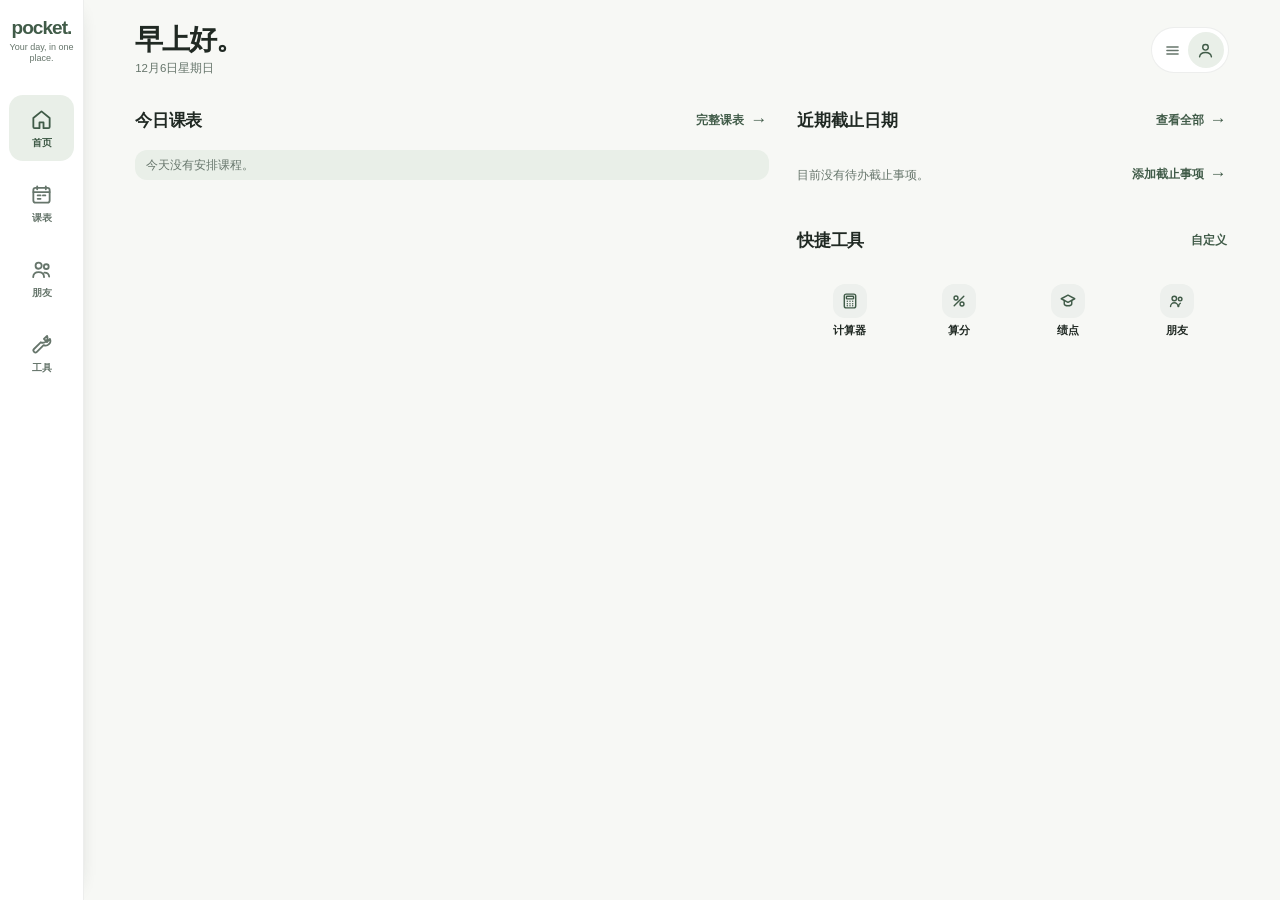
==== demo.html @ 8114b7c7 "Publish site (2026-11-01 10:00)" ====
<!DOCTYPE html>
<html lang="zh" class="at-home">
<head>
<meta charset="utf-8">
<!-- viewport-fit=cover first, and nothing after it that iOS does not know:
     interactive-widget is a Chrome-only key, and the keyboard is handled by
     visualViewport, so it bought nothing and risked a strict parser throwing
     the whole declaration -- cover included -- away. -->
<meta name="viewport" content="width=device-width,initial-scale=1,viewport-fit=cover">
<meta name="theme-color" content="#F7F8F5">
<meta name="apple-mobile-web-app-capable" content="yes">
<meta name="mobile-web-app-capable" content="yes">
<meta name="apple-mobile-web-app-title" content="Pocket">
<meta name="apple-mobile-web-app-status-bar-style" content="black-translucent">
<title>Pocket</title>
<link rel="manifest" href="manifest.json">
<link rel="apple-touch-icon" href="apple-touch-icon.png" id="touchIcon">
  <script type="module" crossorigin src="./assets/index-DQ4LtmaE.js"></script>
  <link rel="stylesheet" crossorigin href="./assets/index-B7FU-fj-.css">
<script>window.__FORCE_DEMO__ = true;</script>
<script>window.BUILD = "vcb4e6464";</script>
<script>
if ("serviceWorker" in navigator) addEventListener("load", function(){
  navigator.serviceWorker.register("sw.js", { updateViaCache: "none" })
    .then(function(reg){
    var reloading = false;
    if (navigator.serviceWorker.controller)
      navigator.serviceWorker.addEventListener("controllerchange", function(){
        if (reloading) return; reloading = true; location.reload();
      });
    var check = function(){ if (!document.hidden) reg.update().catch(function(){}); };
    document.addEventListener("visibilitychange", check);
    addEventListener("pageshow", check);
    check();
    }).catch(function(){});
});
</script>
</head>
<body class="at-home">

<button type="button" class="skipLink" id="skipMain"></button>

<!-- The dashboard is painted from the existing local timetable and deadline data. -->
<div id="pocketHome">
  <div id="dashboardContent"></div>
</div>

<nav id="primaryNav" class="primaryNav" aria-label="Primary navigation">
  <div class="primaryNavBrand">
    <span class="primaryNavWord" translate="no">pocket.</span>
    <small class="primaryNavTagline" lang="en" translate="no">Your day, in one place.</small>
  </div>
  <button type="button" data-act="navigate" data-dest="home">
    <svg viewBox="0 0 24 24" fill="none" stroke="currentColor" stroke-width="1.9"
         stroke-linecap="round" stroke-linejoin="round" aria-hidden="true">
      <path d="m3.5 10.5 8.5-7 8.5 7v9.2a1.3 1.3 0 0 1-1.3 1.3h-5.1v-6h-4.2v6H4.8a1.3 1.3 0 0 1-1.3-1.3z"/>
    </svg><span class="navLabel"></span>
  </button>
  <button type="button" data-act="navigate" data-dest="schedule">
    <svg viewBox="0 0 24 24" fill="none" stroke="currentColor" stroke-width="1.9"
         stroke-linecap="round" stroke-linejoin="round" aria-hidden="true">
      <rect x="3.5" y="5" width="17" height="15.5" rx="2.3"/>
      <path d="M7.5 3.5v3M16.5 3.5v3M3.5 9.5h17M8 13h3M13.5 13h2.5M8 16.5h3"/>
    </svg><span class="navLabel"></span>
  </button>
  <button type="button" data-act="navigate" data-dest="friends">
    <svg viewBox="0 0 24 24" fill="none" stroke="currentColor" stroke-width="1.9"
         stroke-linecap="round" stroke-linejoin="round" aria-hidden="true">
      <circle cx="9" cy="8" r="3.2"/><circle cx="17" cy="9" r="2.5"/>
      <path d="M3.3 20c.2-3.3 2.2-5.2 5.7-5.2s5.5 1.9 5.7 5.2M15 15.3c2.9-.1 4.7 1.5 5 4.2"/>
    </svg><span class="navLabel"></span>
  </button>
  <button type="button" data-act="navigate" data-dest="tools">
    <svg viewBox="0 0 24 24" fill="none" stroke="currentColor" stroke-width="1.9"
         stroke-linecap="round" stroke-linejoin="round" aria-hidden="true">
      <path d="m14.5 6.2 3.3-3.1a5 5 0 0 1-6.6 6.6l-7 7a2.1 2.1 0 0 0 3 3l7-7a5 5 0 0 0 6.6-6.6l-3.1 3.3z"/>
    </svg><span class="navLabel"></span>
  </button>
</nav>
<!-- The navigation menu. It opens from the profile pill at the top of every
     header (shell/nav-menu.ts); there is no fixed bar on the bottom edge.
     The four destinations match #primaryNav, which is the desktop rail. -->
<div id="navMenu" class="navMenu" hidden>
  <nav id="navMenuList" aria-label="Menu">
    <button type="button" data-dest="home">
      <svg viewBox="0 0 24 24" fill="none" stroke="currentColor" stroke-width="1.9"
           stroke-linecap="round" stroke-linejoin="round" aria-hidden="true">
        <path d="m3.5 10.5 8.5-7 8.5 7v9.2a1.3 1.3 0 0 1-1.3 1.3h-5.1v-6h-4.2v6H4.8a1.3 1.3 0 0 1-1.3-1.3z"/>
      </svg><span class="navLabel"></span>
    </button>
    <button type="button" data-dest="schedule">
      <svg viewBox="0 0 24 24" fill="none" stroke="currentColor" stroke-width="1.9"
           stroke-linecap="round" stroke-linejoin="round" aria-hidden="true">
        <rect x="3.5" y="5" width="17" height="15.5" rx="2.3"/>
        <path d="M7.5 3.5v3M16.5 3.5v3M3.5 9.5h17M8 13h3M13.5 13h2.5M8 16.5h3"/>
      </svg><span class="navLabel"></span>
    </button>
    <button type="button" data-dest="friends">
      <svg viewBox="0 0 24 24" fill="none" stroke="currentColor" stroke-width="1.9"
           stroke-linecap="round" stroke-linejoin="round" aria-hidden="true">
        <circle cx="9" cy="8" r="3.2"/><circle cx="17" cy="9" r="2.5"/>
        <path d="M3.3 20c.2-3.3 2.2-5.2 5.7-5.2s5.5 1.9 5.7 5.2M15 15.3c2.9-.1 4.7 1.5 5 4.2"/>
      </svg><span class="navLabel"></span>
    </button>
    <button type="button" data-dest="tools">
      <svg viewBox="0 0 24 24" fill="none" stroke="currentColor" stroke-width="1.9"
           stroke-linecap="round" stroke-linejoin="round" aria-hidden="true">
        <path d="m14.5 6.2 3.3-3.1a5 5 0 0 1-6.6 6.6l-7 7a2.1 2.1 0 0 0 3 3l7-7a5 5 0 0 0 6.6-6.6l-3.1 3.3z"/>
      </svg><span class="navLabel"></span>
    </button>
    <hr class="navMenuRule">
    <button type="button" data-dest="emergency" class="navMenuEmergency">
      <svg viewBox="0 0 24 24" fill="none" stroke="currentColor" stroke-width="1.9"
           stroke-linecap="round" stroke-linejoin="round" aria-hidden="true">
        <path d="M6.4 4.6h3l1.6 4-2 1.4a11 11 0 0 0 5 5l1.4-2 4 1.6v3a1.6 1.6 0 0 1-1.8 1.6A15.4 15.4 0 0 1 4.8 6.4 1.6 1.6 0 0 1 6.4 4.6z"/>
      </svg><span class="navLabel"></span>
    </button>
    <button type="button" data-dest="account">
      <svg viewBox="0 0 24 24" fill="none" stroke="currentColor" stroke-width="1.9"
           stroke-linecap="round" stroke-linejoin="round" aria-hidden="true">
        <circle cx="12" cy="8" r="3.5"/><path d="M4.5 20c.6-3.7 3.1-5.5 7.5-5.5s6.9 1.8 7.5 5.5"/>
      </svg><span class="navLabel"></span>
    </button>
  </nav>
</div>

<!-- One pane, reused by every micro-app. The router pushes it in from the
     right and lets the home fall back behind it. -->
<div id="homeStub">
  <div class="stubPane">
    <div class="stubBar">
      <button type="button" id="stubBack" aria-label="Back">
        <svg viewBox="0 0 24 24" fill="none" stroke="currentColor" stroke-width="2.4"
             stroke-linecap="round" stroke-linejoin="round" aria-hidden="true">
          <path d="M15 5 8 12l7 7"/>
        </svg>
      </button>
      <h2 id="stubTitle" tabindex="-1"></h2>
      <!-- The menu trigger. dashboard.ts fills it with the menu mark and the avatar. -->
      <button type="button" class="stubProfile navTrigger" id="stubProfile" aria-label="Menu"
              aria-haspopup="true" aria-expanded="false" aria-controls="navMenu"></button>
    </div>
    <div id="stubStage"></div>
  </div>
</div>

<div id="toast" role="status" aria-live="polite"></div>

</body>
</html>
---- assets/index-B7FU-fj-.css ----
:root{--bg:#f7f8f5;--card:#fff;--card2:#e9efe8;--line:#dce5da;--tx:#202923;--tx2:#66756b;--tx3:#5e6b62;--ac:#718b75;--ac2:#405b48;--ok:#2f7a4a;--warn:#8a5a00;--bad:#b42335;--bell:#d39a24;--bell2:#a87814;--onac:#fff;--onac2:#fff;--sky:#f7f8f5;--grad1:#718b75;--grad2:#405b48;--swoff:#dce5da;--swknob:#849489;--toastbg:#202923;--toasttx:#fff;--ring1:#b42335;--ring2:#d18a18;--demo1:#405b48;--demo2:#405b48;--shadow:#405b48;--plot1:#b42335;--plot2:#2f7a4a;--plot3:#5b3fd6;--plot4:#8a5a00;--surf-lo:#718b75;--surf-hi:#d6b76a;--r:18px}:root[data-theme=sky]{--bg:#e8f5fd;--card:#fff;--card2:#eaf4fc;--line:#cfe6f5;--tx:#123243;--tx2:#5d8299;--tx3:#6f93a8;--ac:#0086c9;--ac2:#0071a8;--ok:#12a150;--warn:#b06800;--bad:#e60012;--bell:#ffd93b;--bell2:#e0a000;--onac:#fff;--onac2:#fff;--sky:#fff;--grad1:#00a0e9;--grad2:#00669c;--swoff:#d5e7f2;--swknob:#a8c4d4;--toastbg:#123243;--toasttx:#fff;--ring1:#e60012;--ring2:#ff9d00;--demo1:#00a0e9;--demo2:#00669c;--shadow:#0a5c86;--plot1:#d92e1f;--plot2:#0a7f52;--plot3:#5b3fd6;--plot4:#a35a00;--surf-lo:#1a6fa8;--surf-hi:#e8a33a}:root[data-theme=gold]{--bg:#fff9e8;--card:#fff;--card2:#fff4d6;--line:#f1e0ac;--tx:#3d3218;--tx2:#8a7440;--tx3:#a08b52;--ac:#e8452f;--ac2:#b8341f;--ok:#12a150;--warn:#a86a00;--bad:#c9182b;--bell:#ffd800;--bell2:#d9a400;--onac2:#fff;--sky:#fffdf3;--grad1:#f5b400;--grad2:#c07d00;--swoff:#f0e3bc;--swknob:#c9b787;--toastbg:#3d3218;--toasttx:#fff;--ring1:#e8452f;--ring2:#ffb300;--demo1:#f5b400;--demo2:#c07d00;--shadow:#8a7440}:root[data-theme=rose]{--bg:#fdeef5;--card:#fff;--card2:#fdeff6;--line:#f6cfe0;--tx:#401f30;--tx2:#8d5a75;--tx3:#a3728c;--ac:#d6367f;--ac2:#a81f5f;--ok:#12a150;--warn:#b06800;--bad:#e11d48;--bell:#ffd93b;--bell2:#e0a000;--onac2:#fff;--sky:#fff5fa;--grad1:#f06eaa;--grad2:#a81f5f;--swoff:#f6d9e6;--swknob:#cba0b6;--toastbg:#401f30;--toasttx:#fff;--ring1:#e11d48;--ring2:#f06eaa;--demo1:#f06eaa;--demo2:#a81f5f;--shadow:#8d5a75}:root[data-theme=night]{--bg:#08131c;--card:#0f2231;--card2:#16303f;--line:#22455a;--tx:#e6f3fb;--tx2:#93b7cc;--tx3:#6d8fa5;--ac:#0086c9;--ac2:#5cc7f7;--ok:#3ddc84;--warn:#f5b942;--bad:#ff6b6b;--bell:#ffd93b;--bell2:#c99400;--onac2:#08131c;--sky:#00a0e938;--grad1:#7fd8ff;--grad2:#0086c9;--swoff:#22455a;--swknob:#6d8fa5;--toastbg:#e6f3fb;--toasttx:#08131c;--ring1:#e60012;--ring2:#ff9d00;--demo1:#0086c9;--demo2:#083b57;--shadow:#000;--plot1:#ff7a63;--plot2:#3ddc95;--plot3:#a892ff;--plot4:#f5b942;--surf-lo:#12506f;--surf-hi:#ffc866}:root[data-theme=cocoa]{--bg:#fdf3e3;--card:#fff;--card2:#fbf0dd;--line:#ecd9b6;--tx:#3a2a14;--tx2:#876840;--tx3:#9c8156;--ac:#b4661b;--ac2:#8d4d10;--ok:#12a150;--warn:#a86a00;--bad:#c9182b;--bell:#ffd93b;--bell2:#d9a400;--onac2:#fff;--sky:#fffaf0;--grad1:#c98a3a;--grad2:#8d4d10;--swoff:#eddfc4;--swknob:#c2ab86;--toastbg:#3a2a14;--toasttx:#fff;--ring1:#c9182b;--ring2:#e08a00;--demo1:#c98a3a;--demo2:#8d4d10;--shadow:#876840}:root{--mono:ui-monospace,SFMono-Regular,"SF Mono","Cascadia Mono","Roboto Mono", "DejaVu Sans Mono",Menlo,Consolas,monospace;--fs-2xs:10.5px;--fs-xs:11.5px;--fs-sm:13px;--fs-md:15px;--fs-lg:17px;--fs-xl:20px;--fs-2xl:26px;--fs-3xl:34px;--sp-1:4px;--sp-2:8px;--sp-3:12px;--sp-4:16px;--sp-5:20px;--sp-6:24px;--sp-8:32px;--sp-10:40px;--r-xs:8px;--r-sm:12px;--r-md:16px;--r-lg:20px;--r-xl:26px;--r-full:999px;--edge:color-mix(in srgb, var(--tx) 8%, transparent);--e1:0 1px 2px color-mix(in srgb, var(--shadow) 14%, transparent);--e2:0 6px 16px -10px color-mix(in srgb, var(--shadow) 55%, transparent);--e3:0 18px 40px -22px color-mix(in srgb, var(--shadow) 70%, transparent);--mo-1:.12s;--mo-2:.2s;--mo-3:.32s;--mo-4:.46s;--ease:cubic-bezier(.32,.72,0,1);--ease-out:cubic-bezier(.16,1,.3,1)}.cloudbtn{border:1px solid var(--line);background:var(--card);color:var(--tx2);cursor:pointer;border-radius:99px;padding:7px 12px;font-family:inherit;font-size:14px;line-height:1;position:absolute;top:16px;left:92px}.cloudbtn:active{border-color:var(--ac)}.cloudbtn.on{border-color:var(--ok);color:var(--ok)}.acct{background:var(--card2);border:1px solid var(--line);border-radius:13px;align-items:center;gap:12px;margin-bottom:16px;padding:14px 15px;display:flex}.acct .av{background:var(--ac2);width:40px;height:40px;color:var(--onac2);border-radius:50%;flex:none;justify-content:center;align-items:center;font-size:17px;font-weight:700;display:flex}.acct .ai{flex:1;min-width:0}.acct .ai b{text-overflow:ellipsis;white-space:nowrap;font-size:14px;display:block;overflow:hidden}.acct .ai small{color:var(--tx2);font-size:12px}.tabs2{background:var(--card2);border-radius:11px;gap:5px;margin-bottom:16px;padding:4px;display:flex}.tabs2 button{color:var(--tx2);cursor:pointer;background:0 0;border:0;border-radius:8px;flex:1;padding:9px;font-family:inherit;font-size:13.5px;font-weight:700}.tabs2 button.on{background:var(--ac2);color:var(--onac2)}.idhint{background:var(--card2);color:var(--tx2);border-left:3px solid var(--line);border-radius:9px;margin:-9px 0 15px;padding:9px 12px;font-size:12.5px;line-height:1.6}.idhint.good{border-left-color:var(--ok)}.idhint.warn{border-left-color:var(--warn)}.idhint b{color:var(--tx)}.forgot{width:100%;color:var(--ac2);cursor:pointer;text-align:center;background:0 0;border:0;margin:0 0 6px;padding:9px;font-family:inherit;font-size:13px;font-weight:600;text-decoration:underline;display:block}.pushbox{margin:0 0 16px}.pushtog{text-align:left;border:2px solid var(--line);background:var(--card2);width:100%;color:var(--tx);cursor:pointer;border-radius:13px;padding:14px 16px;font-family:inherit;transition:all .15s;display:block}.pushtog .pt{font-size:14.5px;font-weight:700;display:block}.pushtog .ps{color:var(--tx2);margin-top:3px;font-size:12px;line-height:1.55;display:block}.pushtog.on{border-color:var(--ok);background:var(--card)}.pushtog.on .pt{color:var(--ok)}.pushtog:disabled{opacity:.5}.pushmsg{background:var(--card2);color:var(--tx2);border-left:3px solid var(--line);border-radius:9px;margin-top:9px;padding:10px 12px;font-size:12.5px;line-height:1.65}.pushmsg.ok{border-left-color:var(--ok)}.pushmsg.bad{border-left-color:var(--bad);color:var(--bad)}.pushmsg b{color:var(--tx)}.pwrow{align-items:stretch;gap:8px;display:flex}.pwrow input{flex:1;min-width:0}.pweye{border:1px solid var(--line);background:var(--card2);color:var(--tx2);cursor:pointer;white-space:nowrap;border-radius:11px;flex:none;padding:0 14px;font-family:inherit;font-size:12.5px;font-weight:700}.pweye:active{border-color:var(--ac);color:var(--ac2)}.cloudmsg{background:var(--card2);border-left:4px solid var(--bad);color:var(--bad);border-radius:10px;margin:0 0 14px;padding:11px 13px;font-size:13px;line-height:1.65}.cloudmsg.ok{border-left-color:var(--ok);color:var(--ok)}.cloudmsg.busy{border-left-color:var(--ac);color:var(--tx2)}.friendMode{margin-top:10px}.friendMode .shellBtns{flex-wrap:wrap;margin-top:6px}.friendTt{margin:4px 0 16px}.friendTt .ttrow{cursor:default}.vtabs{background:var(--card);border-radius:12px;gap:5px;margin:0 0 12px;padding:4px;display:flex}.vtabs button{min-height:44px;color:var(--tx2);cursor:pointer;background:0 0;border:0;border-radius:9px;flex:1;padding:9px 4px;font-family:inherit;font-size:13.5px;font-weight:700;transition:all .15s}.vtabs button.on{background:var(--ac2);color:var(--onac2)}.vnav{align-items:center;gap:10px;margin:0 0 12px;display:flex}.vnav button{border:1px solid var(--line);background:var(--card);width:44px;min-width:44px;height:44px;min-height:44px;color:var(--tx2);cursor:pointer;border-radius:11px;flex:none;font-family:inherit;font-size:16px;line-height:1}.vnav button:active{border-color:var(--ac);color:var(--ac2)}.vnav .vt{text-align:center;font-variant-numeric:tabular-nums;flex:1;font-size:15px;font-weight:700}.vnav .vt small{color:var(--tx3);margin-top:2px;font-size:11.5px;font-weight:600;display:block}.vnav .today{flex:none;width:auto;min-width:44px;padding:0 13px;font-size:12.5px;font-weight:700}.mgrid{grid-template-columns:30px repeat(7,1fr);align-items:stretch;gap:4px;display:grid}.mwk{background:var(--card2);color:var(--ac2);font-variant-numeric:tabular-nums;border-radius:8px;justify-content:center;align-items:center;font-size:10.5px;font-weight:700;line-height:1;display:flex}.mwk.out{color:var(--tx3);opacity:.5;background:0 0}.mwk.now{background:var(--ac2);color:var(--onac2)}.mgrid .wh{text-align:center;color:var(--tx3);letter-spacing:.04em;padding:2px 0 5px;font-size:11px;font-weight:700}.mcell{aspect-ratio:1;background:var(--card);min-width:44px;min-height:44px;color:var(--tx);cursor:pointer;border:1px solid #0000;border-radius:10px;flex-direction:column;justify-content:flex-start;align-items:center;gap:3px;padding:5px 2px 0;font-family:inherit;display:flex;position:relative;overflow:hidden}.mcell .dn{font-variant-numeric:tabular-nums;font-size:13px;font-weight:600;line-height:1}.mcell .dots{flex-wrap:wrap;justify-content:center;gap:2.5px;padding:0 2px;display:flex}.mcell .dots i{background:var(--ac);border-radius:50%;width:5px;height:5px;display:block}.mcell .dots i.off{background:var(--tx3);opacity:.5}.mcell .more{color:var(--tx3);font-variant-numeric:tabular-nums;font-size:9.5px}.mcell.dim{opacity:.32}.mcell.today{border-color:var(--ac);background:var(--card2)}.mcell.today .dn{color:var(--ac2)}.mcell.sel{background:var(--ac2)}.mcell.sel .dn{color:var(--onac2)}.mcell.sel .dots i{background:var(--onac2)}.mcell.wknd .dn{color:var(--tx3)}.mcell.sel.wknd .dn{color:var(--onac2)}.mday{margin-top:16px}.mday h4{color:var(--tx2);margin:0 0 8px 4px;font-size:12.5px;font-weight:700}.dayhead{align-items:baseline;gap:10px;margin:0 0 12px 4px;display:flex}.dayhead .big{font-variant-numeric:tabular-nums;letter-spacing:-.02em;font-size:30px;font-weight:300;line-height:1}.dayhead .wd{font-size:14px;font-weight:700}.dayhead .wk{color:var(--tx3);margin-left:auto;font-size:12px;font-weight:600}.offbtn{border:1px solid var(--line);background:var(--card);width:100%;color:var(--tx);cursor:pointer;border-radius:13px;justify-content:center;align-items:center;gap:8px;margin:0 0 12px;padding:13px 14px;font-family:inherit;font-size:14px;font-weight:700;display:flex}.offbtn:active{border-color:var(--ac);color:var(--ac2)}.offbtn .cnt{background:var(--warn);color:#fff;font-variant-numeric:tabular-nums;border-radius:99px;margin-left:auto;padding:2px 9px;font-size:12px}.kinds{border:1px solid var(--line);background:var(--card2);border-radius:12px;margin:0 0 16px;overflow:hidden}.kinds summary{cursor:pointer;color:var(--tx);align-items:center;gap:9px;padding:12px 15px;font-size:13.5px;font-weight:700;list-style:none;display:flex}.kinds summary::-webkit-details-marker{display:none}.kinds summary:after{content:"+";color:var(--tx3);margin-left:auto;font-size:18px;font-weight:400}.kinds[open] summary:after{content:"−"}.kinds[open] summary{border-bottom:1px solid var(--line)}.kinds .hint{margin:12px 12px 10px}.kindrow{text-align:left;border:0;border-top:1px solid var(--line);width:100%;color:var(--tx);cursor:pointer;background:0 0;align-items:center;gap:11px;padding:11px 15px;font-family:inherit;font-size:14px;display:flex}.kindrow.subj{border-top-width:2px}.kindrow.subj .knm{font-size:14.5px;font-weight:800}.kindrow.kid{background:var(--card2);padding-left:30px}.kindrow.kid .knm{color:var(--tx2);font-size:13px;font-weight:600}.kindrow .knm{font-weight:700}.kindrow .kct{color:var(--tx3);font-variant-numeric:tabular-nums;font-size:12px}.kindrow .kst{color:var(--warn);margin-left:auto;font-size:12px;font-weight:700}.kindrow.on .kst{color:var(--ok)}.rm.moved{color:var(--ac2);font-weight:700}.qbar{color:var(--tx2);background:var(--card);border:1px dashed var(--line);border-radius:12px;align-items:center;gap:8px;margin-bottom:13px;padding:10px 14px;font-size:12.5px;font-weight:600;display:flex}.frhome{background:color-mix(in srgb, var(--ac) 14%, var(--card));border:1px solid color-mix(in srgb, var(--ac) 22%, var(--line));border-radius:16px;align-items:center;gap:12px;margin:0 0 16px;padding:14px 16px;display:flex}.frhome .frtx{text-align:left;flex:1;min-width:0}.frhome .frtx b{font-size:15px;font-weight:700;display:block}.frhome .frtx p{color:var(--tx2);margin:4px 0 0;font-size:12px;font-weight:600;line-height:1.45}.frhome button{background:var(--ac2);color:var(--onac2);font:inherit;cursor:pointer;border:0;border-radius:12px;flex:none;padding:10px 16px;font-size:14px;font-weight:700}.frhome button:active{transform:scale(.97)}.friendMe{text-align:center;align-items:center;gap:var(--sp-2);margin:var(--sp-2) 0 var(--sp-3);flex-direction:column;display:flex}.friendFace{cursor:pointer;border-radius:50%;flex:none;width:120px;height:120px;position:relative}.friendFace input{opacity:0;cursor:pointer;border:0;border-radius:50%;width:100%;height:100%;margin:0;padding:0;font-size:0;position:absolute;top:0;bottom:0;left:0;right:0}.friendPic{object-fit:cover;background:var(--fill);border:3px solid var(--edge);box-sizing:border-box;border-radius:50%;width:120px;height:120px;display:block}.friendPic.blank{color:var(--tx2);place-items:center;font-size:42px;font-weight:800;display:grid}.chatBubble{background:var(--fill);border-radius:12px;margin:8px 0;padding:8px 12px}.chatBubble.me{background:color-mix(in srgb, var(--ac) 18%, var(--card))}.chatBubble b{margin-bottom:2px;font-size:11px;display:block}.chatBubble p{margin:0;font-size:14px;line-height:1.4}.item.flat{padding-right:15px}.item.flat .info{padding-right:0}.tt{flex-direction:column;gap:13px;display:flex}.ttday{background:var(--card);border-radius:var(--r);overflow:hidden}.ttday.today{box-shadow:0 0 0 2px var(--ac)}.ttdh{border-bottom:1px solid var(--line);align-items:baseline;gap:9px;padding:11px 15px 10px;font-size:14.5px;font-weight:800;display:flex}.ttdh .dd{color:var(--tx3);font-variant-numeric:tabular-nums;font-size:12px;font-weight:600}.ttdh .tag{letter-spacing:.06em;background:var(--ac2);color:var(--onac2);border-radius:99px;margin-left:auto;padding:2px 9px;font-size:10.5px;font-weight:800}.ttrow{border-top:1px solid var(--line);align-items:stretch;gap:11px;padding:11px 15px;display:flex}.ttrow:first-of-type{border-top:0}.ttrowMain{-webkit-appearance:none;appearance:none;min-width:0;color:inherit;font:inherit;text-align:left;cursor:pointer;background:0 0;border:0;flex:1;align-items:stretch;gap:11px;padding:0;display:flex}.ttt{text-align:right;font-variant-numeric:tabular-nums;flex:none;width:52px;padding-top:1px}.ttt b{letter-spacing:-.02em;font-size:18px;font-weight:700;line-height:1.15;display:block}.ttt i{color:var(--tx3);margin-top:2px;font-size:11.5px;font-style:normal;display:block}.ttbar{background:var(--ac);opacity:.55;border-radius:3px;flex:none;width:3px}.ttinfo{flex:1;min-width:0;padding-top:1px}.ttinfo>b{text-overflow:ellipsis;white-space:nowrap;font-size:15px;font-weight:700;line-height:1.3;display:block;overflow:hidden}.ttinfo>small{color:var(--tx2);text-overflow:ellipsis;white-space:nowrap;margin-top:3px;font-size:12px;display:block;overflow:hidden}@media (max-width:819px){.ttinfo>b,.ttinfo>small{white-space:normal;overflow-wrap:anywhere;-webkit-line-clamp:2;line-clamp:2;-webkit-box-orient:vertical;display:-webkit-box}}.ttk{width:23px;height:23px;color:var(--onac2);border-radius:8px;flex:none;align-self:center;place-items:center;font-size:11px;font-weight:800;display:grid}.ttk.lecture{background:var(--ac2)}.ttk.tutorial{background:var(--ok)}.ttk.practical{background:var(--warn)}.ttsw{align-self:center;width:44px;min-width:44px;height:44px;min-height:44px;margin-left:0}.ttsw:before{width:40px;height:24px;top:10px;left:2px}.ttsw:after{width:18px;height:18px;top:13px;left:5px}.ttsw.on:after{left:23px}.ttrow.off>:not(.ttsw){opacity:.5}.ttrow.off .ttt b,.ttrow.off .ttinfo>b{text-decoration:line-through}.ttrow.off .ttbar{background:var(--tx3)}.offrow .opt{color:var(--warn);border:1px solid var(--warn);border-radius:5px;margin-left:5px;padding:0 4px;font-size:11px;font-weight:700}.offday{margin-bottom:14px}.offday h4{color:var(--tx2);letter-spacing:.05em;margin:0 0 7px 3px;font-size:12px;font-weight:700}.offrow{text-align:left;border:1px solid var(--line);background:var(--card2);width:100%;color:var(--tx);cursor:pointer;border-radius:12px;align-items:center;gap:12px;margin-bottom:6px;padding:12px 14px;font-family:inherit;font-size:14px;display:flex}.offrow .ot{font-variant-numeric:tabular-nums;min-width:46px;color:var(--tx2);flex:none;font-weight:600}.offrow .onm{text-overflow:ellipsis;white-space:nowrap;flex:1;min-width:0;font-weight:600;overflow:hidden}.offrow .ofacts{color:var(--tx2);white-space:normal;overflow-wrap:anywhere;margin-top:2px;font-size:12px;font-weight:600;display:block}.offrow .ost{color:var(--ok);flex:none;font-size:12px;font-weight:700}.offrow.off{background:0 0;border-style:dashed}.offrow.off .onm,.offrow.off .ot{opacity:.55;text-decoration:line-through}.offrow.off .ost{color:var(--warn)}.helpbtn{border:1px solid var(--line);background:var(--card);color:var(--tx2);cursor:pointer;border-radius:99px;padding:7px 12px;font-family:inherit;font-size:14px;font-weight:700;line-height:1;position:absolute;top:16px;left:46px}.helpbtn:active{border-color:var(--ac)}.help details{border:1px solid var(--line);background:var(--card2);border-radius:12px;margin-bottom:9px;overflow:hidden}.help summary{cursor:pointer;align-items:center;gap:10px;padding:13px 15px;font-size:14.5px;font-weight:700;list-style:none;display:flex}.help summary::-webkit-details-marker{display:none}.help summary:after{content:"+";color:var(--tx3);margin-left:auto;font-size:19px;font-weight:400;line-height:1}.help details[open] summary:after{content:"−"}.help details[open] summary{border-bottom:1px solid var(--line)}.help .hb{color:var(--tx2);padding:13px 15px;font-size:13.5px;line-height:1.8}.help .hb b{color:var(--tx)}.help .hb code{color:var(--ac2);overflow-wrap:break-word;font-family:ui-monospace,Menlo,Consolas,monospace;font-size:.92em}.help .hb p{margin:0 0 9px}.help .hb p:last-child{margin-bottom:0}.help .hb ul{margin:0 0 9px;padding-left:19px}.help .hb li{margin-bottom:4px}.help .n{background:var(--bell);color:#4a3200;font-variant-numeric:tabular-nums;border-radius:50%;flex:none;justify-content:center;align-items:center;width:24px;height:24px;font-size:12.5px;font-weight:700;display:flex}.themebtn{border:1px solid var(--line);background:var(--card);color:var(--tx2);cursor:pointer;border-radius:99px;padding:7px 12px;font-family:inherit;font-size:14px;line-height:1;position:absolute;top:16px;left:0}.themebtn:active{border-color:var(--ac)}.themeopts{grid-template-columns:repeat(2,minmax(0,1fr));gap:9px;display:grid}.themeopt{-webkit-appearance:none;appearance:none;border:1px solid var(--line);background:var(--card);min-height:56px;color:var(--tx);font:inherit;text-align:left;cursor:pointer;border-radius:12px;grid-template-columns:auto minmax(0,1fr) auto;align-items:center;gap:10px;padding:9px 11px;font-size:13px;font-weight:600;line-height:1.25;transition:background-color .15s linear,border-color .15s linear,transform .15s;display:grid}.themeopt .sw3{flex:none;gap:3px;display:flex}.themeopt .sw3 i{border:1px solid color-mix(in srgb,var(--tx) 16%,transparent);border-radius:50%;width:12px;height:12px;display:block}.themeopt .themeLabel{text-overflow:ellipsis;white-space:nowrap;min-width:0;overflow:hidden}.themeopt .themeCheck{width:18px;height:18px;color:var(--accent-strong);place-items:center;font-size:14px;font-weight:800;display:grid}.themeopt.on{border-color:var(--accent-strong);background:var(--surface-soft)}.themeopt:active{transform:translateY(1px)}@media (max-width:380px){.themeopts{grid-template-columns:1fr}}*{box-sizing:border-box;-webkit-tap-highlight-color:transparent}html,body{overscroll-behavior:none;width:100%;margin:0;padding:0;overflow:hidden}html{height:100%;min-height:100%}:root{--safe-bottom:max(0px, env(safe-area-inset-bottom) - var(--vp-gap,0px))}body{width:100%;height:100dvh;height:var(--app-h,100dvh);background:var(--bg);color:var(--tx);font:var(--fs-md)/1.55 -apple-system,BlinkMacSystemFont,"Segoe UI Variable Text", "Segoe UI","PingFang SC","Hiragino Sans GB","Microsoft YaHei",sans-serif;-webkit-font-smoothing:antialiased;-moz-osx-font-smoothing:grayscale;text-rendering:optimizelegibility;font-variant-numeric:tabular-nums;font-feature-settings:"tnum" 1,"cv01" 1;touch-action:manipulation;-webkit-user-select:none;user-select:none;-webkit-touch-callout:none;background-image:none;position:fixed;top:0;left:0}input,textarea,select,[contenteditable],.selectable{-webkit-user-select:text;user-select:text;-webkit-touch-callout:default}img,svg{-webkit-user-drag:none;user-drag:none}.wrap{max-width:640px;padding:env(safe-area-inset-top) 16px calc(104px + env(safe-area-inset-bottom));overscroll-behavior:none;-webkit-overflow-scrolling:touch;touch-action:pan-y;margin:0 auto;position:absolute;top:0;bottom:0;left:0;right:0;overflow:hidden auto}.homeCrown .mascot{margin:0 0 4px}.homeCrown .mascot svg{width:72px;height:78px}.mascot svg{filter:drop-shadow(0 7px 14px #0a5c863d);animation:3.6s ease-in-out infinite markfloat}@keyframes markfloat{50%{transform:translateY(-5px)}}@media (prefers-reduced-motion:reduce){.mascot svg{animation:none}}.clock{text-align:center;padding:56px 0 18px;position:relative}.langbtn{z-index:60;border:1px solid var(--line);background:var(--card);color:var(--tx2);cursor:pointer;letter-spacing:.05em;border-radius:99px;padding:7px 13px;font-family:inherit;font-size:12px;font-weight:700;position:absolute;top:16px;right:0}.langbtn:active{border-color:var(--ac);color:var(--ac2)}.clock .t{letter-spacing:-.03em;font-variant-numeric:tabular-nums;background:linear-gradient(180deg,var(--grad1),var(--grad2));color:#0000;-webkit-background-clip:text;background-clip:text;font-size:clamp(56px,19vw,86px);font-weight:200;line-height:1}.clock .t .sec{color:var(--tx3);-webkit-text-fill-color:var(--tx3);letter-spacing:0;margin-left:8px;font-size:.34em;font-weight:400}.clock .wd{background:var(--ac2);color:var(--onac2);letter-spacing:.06em;box-shadow:none;border-radius:999px;margin:14px 0 6px;padding:7px 20px;font-size:17px;font-weight:600;display:inline-block}.clock .mascot{margin-bottom:2px;line-height:0;display:inline-block;position:relative}.clock .mascot svg{pointer-events:none;width:84px;height:91px;margin:0 auto;display:block}.clockbadges{grid-template-columns:1fr 1fr;gap:8px;margin-top:11px;display:grid}.clockbadges>button{box-sizing:border-box;width:100%;margin:0}.clock .d{color:var(--tx2);font-variant-numeric:tabular-nums;font-size:14px}.dot{background:var(--tx3);vertical-align:1px;border-radius:50%;width:6px;height:6px;margin-right:6px;display:inline-block}.dot.on{background:var(--ok);box-shadow:0 0 8px var(--ok)}.dot.off{background:var(--bad)}.netinfo{color:var(--tx3);cursor:pointer;background:0 0;border:1px solid #0000;border-radius:99px;margin:9px auto 0;padding:4px 12px;font-family:inherit;font-size:11.5px;font-weight:600;display:block}.netinfo.warn2{color:var(--warn);border-color:#f59e0b52}.wkbadge{border:1px solid var(--line);background:var(--card);color:var(--tx2);cursor:pointer;border-radius:99px;margin-top:11px;padding:6px 15px;font-family:inherit;font-size:12.5px;font-weight:700;display:inline-block}.wkbadge b{color:var(--ac2)}.wkbadge.out{border-color:#f59e0b66}.wkbadge.out b{color:var(--warn)}.wkstrip{scrollbar-width:none;-webkit-overflow-scrolling:touch;overscroll-behavior-x:contain;touch-action:pan-x pan-y;scroll-snap-type:x proximity;gap:7px;padding:2px 4px 10px;scroll-padding-inline:12px;display:flex;overflow-x:auto}.wkstrip::-webkit-scrollbar{display:none}@media (max-width:819px){.wkstrip{padding-right:28px;-webkit-mask-image:linear-gradient(90deg,#000 calc(100% - 28px),#0000);mask-image:linear-gradient(90deg,#000 calc(100% - 28px),#0000)}}.wkstrip button{scroll-snap-align:center;border:1px solid var(--line);background:var(--card);min-width:56px;min-height:44px;color:var(--tx2);cursor:pointer;border-radius:12px;flex:none;padding:9px 6px;font-family:inherit;font-size:12px;font-weight:700;line-height:1.35}.wkstrip button .n{color:var(--tx);font-size:15px;display:block}.wkstrip button .r{color:var(--tx3);font-size:10px;font-weight:600;display:block}.wkstrip button.now{border-color:var(--ac2)}.wkstrip button.now .n{color:var(--ac2)}.wkstrip button.sel{background:var(--ac2);border-color:var(--ac2)}.wkstrip button.sel .n,.wkstrip button.sel .r{color:var(--onac2)}.daycard{background:var(--card);border-radius:var(--r);border:1px solid #0000;margin-bottom:10px;overflow:hidden}.daycard.today{border-color:var(--ac)}.daycard>.dh{align-items:baseline;gap:9px;padding:11px 15px 9px;display:flex}.daycard>.dh .dw{font-size:13px;font-weight:700}.daycard>.dh .dd{color:var(--tx3);font-variant-numeric:tabular-nums;font-size:12px}.daycard>.dh .tag{color:var(--ac2);letter-spacing:.05em;margin-left:auto;font-size:10.5px;font-weight:700}.daycard.today>.dh .dw{color:var(--ac2)}.daycard>.dh.nil{opacity:.42}.daycard .item{padding-left:15px}.rolebtn{border:1px solid var(--line);background:var(--card);color:var(--tx2);cursor:pointer;border-radius:99px;margin:11px 0 0 7px;padding:6px 15px;font-family:inherit;font-size:12.5px;font-weight:700;display:inline-block}.rolebtn:active{border-color:var(--ac);color:var(--ac2)}.rolebtn.quiet{background:var(--ac2);color:var(--onac2);border-color:var(--ac2)}.roleopts{flex-direction:column;gap:10px;display:flex}.roleopt{text-align:left;border:2px solid var(--line);background:var(--card2);width:100%;color:var(--tx);cursor:pointer;border-radius:15px;align-items:center;gap:14px;padding:15px 16px;font-family:inherit;font-size:15px;font-weight:700;transition:all .15s;display:flex}.roleopt .em{flex:none;font-size:26px;line-height:1}.roleopt .rt{flex:1;min-width:0}.roleopt .rn{display:block}.roleopt .rd{color:var(--tx2);margin-top:3px;font-size:12px;font-weight:600;display:block}.roleopt .tick{border:2px solid var(--line);color:#0000;border-radius:50%;flex:none;justify-content:center;align-items:center;width:26px;height:26px;font-size:14px;font-weight:700;display:flex}.roleopt.on{border-color:var(--ac);background:var(--card)}.roleopt.on .tick{background:var(--ac2);border-color:var(--ac2);color:var(--onac2)}.roleopt:active{transform:scale(.99)}.rolehint{background:var(--card2);border-left:4px solid var(--bell);color:var(--tx2);border-radius:10px;margin:14px 0 0;padding:11px 13px;font-size:12.5px;line-height:1.7}.rolehint b{color:var(--tx)}.act button:disabled{opacity:.4}.modes{background:var(--card);border-radius:14px;gap:6px;margin:4px 0 20px;padding:5px;display:flex}.modes[hidden]{display:none}.modes button{color:var(--tx2);cursor:pointer;background:0 0;border:0;border-radius:10px;flex:1;padding:11px 4px;font-family:inherit;font-size:14px;font-weight:600;transition:all .18s}.modes button .em{margin-bottom:2px;font-size:17px;display:block}.modes button.on{background:var(--ac2);color:var(--onac2);box-shadow:none}#demoBar{background:var(--ac2);color:var(--onac2);border-radius:var(--r);margin-bottom:16px;padding:15px 16px;font-size:12.5px;line-height:1.65}#demoBar.lost{background:var(--bad)}#demoBar b{margin-bottom:4px;font-size:15px;display:block}#demoBar .dbtns{gap:9px;margin-top:12px;display:flex}#demoBar button{cursor:pointer;color:inherit;background:0 0;border:1px solid;border-radius:10px;flex:1;padding:10px;font-family:inherit;font-size:13px;font-weight:700}.ring{background:linear-gradient(135deg,var(--ring1),var(--ring2));border-radius:var(--r);margin-bottom:16px;padding:18px;animation:1s infinite pulse}@keyframes pulse{50%{filter:brightness(1.22)}}.ring h3{margin:0 0 3px;font-size:19px}.ring p{opacity:.9;margin:0 0 14px;font-size:13px}.ring .btns{gap:10px;display:flex}.ring button{cursor:pointer;color:#fff;background:#fff3;border:0;border-radius:11px;flex:1;padding:13px;font-family:inherit;font-size:15px;font-weight:700}.ring button.main{color:#e60012;background:#fff}.sec-h{justify-content:space-between;align-items:center;margin:22px 4px 10px;display:flex}.sec-h h2{color:var(--tx2);letter-spacing:.09em;text-transform:uppercase;margin:0;font-size:13px;font-weight:700}.sec-h .lnk{color:var(--ac2);cursor:pointer;font-size:13px;font-weight:600}.card{background:var(--card);border-radius:var(--r);overflow:hidden}.item{border-bottom:1px solid var(--line);align-items:center;gap:13px;padding:14px 15px;display:flex}.item:last-child{border-bottom:0}.item.off{opacity:.42}.item.next{background:linear-gradient(90deg,#00a0e924,#0000)}.itemMain{-webkit-appearance:none;appearance:none;min-width:0;color:inherit;font:inherit;text-align:left;cursor:pointer;background:0 0;border:0;flex:1;align-items:center;gap:13px;padding:0;display:flex}.item .time{font-variant-numeric:tabular-nums;letter-spacing:-.02em;min-width:82px;font-size:26px;font-weight:300}.item .info{flex:1;min-width:0}.item .info b{white-space:nowrap;text-overflow:ellipsis;font-size:15px;font-weight:600;display:block;overflow:hidden}.item .info small{color:var(--tx2);margin-top:2px;font-size:12px;display:block}.item .info .lead{color:var(--warn);font-weight:600}.item .info .rm{color:var(--tx3)}.sw{-webkit-appearance:none;appearance:none;width:46px;min-width:46px;height:44px;min-height:44px;color:inherit;font:inherit;cursor:pointer;background:0 0;border:0;border-radius:99px;flex:none;padding:0;transition:all .2s;display:block;position:relative}.sw:before{content:"";background:var(--swoff);border-radius:99px;width:46px;height:28px;transition:all .2s;position:absolute;top:8px;left:0}.sw:after{content:"";background:var(--swknob);border-radius:50%;width:22px;height:22px;transition:all .2s;position:absolute;top:11px;left:3px}.sw.on:before{background:var(--ac)}.sw.on:after{background:#fff;left:21px}.empty{text-align:center;color:var(--tx3);padding:44px 20px}.empty .em{margin-bottom:10px;font-size:42px}.empty p{margin:0 0 4px;font-size:14px}.daygrp{margin-bottom:14px}.daygrp>h4{color:var(--tx2);letter-spacing:.06em;margin:0 0 7px 4px;font-size:12px;font-weight:700}.daygrp>h4 .today{color:var(--ac2)}.actionbar{z-index:40;max-width:640px;padding:12px 16px calc(14px + var(--safe-bottom));background:linear-gradient(180deg,transparent,var(--bg) 26%);gap:10px;margin:0 auto;display:flex;position:fixed;bottom:0;left:0;right:0}.ab{cursor:pointer;background:var(--card2);color:var(--tx);border:0;border:1px solid var(--line);box-shadow:0 10px 26px -14px var(--shadow);border-radius:15px;flex:1;justify-content:center;align-items:center;gap:8px;padding:16px 10px;font-family:inherit;font-size:15px;font-weight:700;display:flex}.ab .ic{font-size:18px;line-height:1}.ab.main{background:var(--ac2);color:var(--onac2);border-color:var(--ac2);box-shadow:none}.ab:active{transform:scale(.975)}.ttSchedulePage .actionbar{z-index:auto;width:min(640px,100%);max-width:640px;margin:var(--sp-4) auto var(--sp-5);background:0 0;padding:0;position:static;top:auto;bottom:auto;left:auto;right:auto}@media (max-width:360px){.ttSchedulePage .actionbar{flex-direction:column}.ttSchedulePage .actionbar .ab{width:100%}}.occhead{align-items:center;gap:14px;margin-bottom:14px;display:flex}.occhead .occt{font-variant-numeric:tabular-nums;letter-spacing:-.02em;font-size:32px;font-weight:200}.occhead b{font-size:17px;font-weight:600;display:block}.occhead small{color:var(--tx2);font-size:12.5px}.occbadge{background:var(--card2);color:var(--tx2);border-radius:11px;margin-bottom:16px;padding:11px 13px;font-size:12.5px;line-height:1.6}.occbadge.off{color:var(--warn);background:#f59e0b21}.occacts{gap:11px;display:flex}.occacts button{cursor:pointer;border:0;border-radius:13px;flex:1;padding:15px 10px;font-family:inherit;font-size:14px;font-weight:700}.occmove{border:1px dashed var(--line);width:100%;color:var(--tx2);cursor:pointer;background:0 0;border-radius:12px;margin-top:11px;padding:13px;font-family:inherit;font-size:13.5px;font-weight:700;display:block}.occmove:active{border-color:var(--ac);color:var(--ac2)}.ttDayRow.skip{opacity:.45}.ttDayRow.skip .shellT{text-decoration:line-through}.ttCell.holi .ttNum{color:var(--ac2);font-weight:800}.item.skip{opacity:.45}.item .info .cx{color:var(--warn);font-weight:700}.mask{-webkit-backdrop-filter:blur(3px);backdrop-filter:blur(3px);z-index:50;background:#083c5870;display:none;position:fixed;top:0;bottom:0;left:0;right:0}.mask.on{display:block}.sheet{z-index:51;background:var(--card);overscroll-behavior:none;-webkit-overflow-scrolling:touch;max-height:92dvh;padding:8px 18px calc(26px + var(--safe-bottom));border-radius:22px 22px 0 0;transition:transform .26s cubic-bezier(.32,.72,0,1);position:fixed;bottom:0;left:0;right:0;overflow-y:auto;transform:translateY(100%)}.sheet.on{transform:translateY(0)}.grip{background:var(--line);border-radius:9px;width:38px;height:4px;margin:8px auto 14px}.sheet h3{text-align:center;margin:0 0 18px;font-size:19px}label.f{margin-bottom:15px;display:block}label.f>span{color:var(--tx2);letter-spacing:.04em;margin-bottom:7px;font-size:12px;font-weight:600;display:block}input,select,textarea{border:1px solid var(--line);background:var(--card2);width:100%;color:var(--tx);border-radius:11px;padding:13px;font-family:inherit;font-size:16px}textarea{resize:vertical;min-height:150px;font-family:ui-monospace,SFMono-Regular,Menlo,Consolas,monospace;font-size:14px;line-height:1.7}input[type=time]{text-align:center;font-variant-numeric:tabular-nums;font-size:24px;font-weight:300}.trange{align-items:center;gap:8px;display:flex}.trange input{flex:1;min-width:0;padding:11px 4px;font-size:20px}.trange .dash{color:var(--tx3);flex:none;font-size:17px}input:focus,select:focus,textarea:focus{border-color:var(--ac);outline:0}.days{gap:6px;display:flex}.days button{aspect-ratio:1;border:1px solid var(--line);background:var(--card2);color:var(--tx2);cursor:pointer;border-radius:11px;flex:1;font-family:inherit;font-size:15px;font-weight:600;transition:all .15s}.days button.on{background:var(--ac2);border-color:var(--ac2);color:var(--onac2)}.wkpick{align-items:center;gap:8px;margin-top:9px;display:flex}.wkpick>span{color:var(--tx3);flex:none;font-size:12px}.wkpick select{flex:1;min-width:0;padding:9px;font-size:14px}.chips{flex-wrap:wrap;gap:7px;margin-top:9px;display:flex}.chips button{border:1px solid var(--line);color:var(--tx2);cursor:pointer;background:0 0;border-radius:99px;padding:7px 14px;font-family:inherit;font-size:12.5px;font-weight:600}.chips button.on{background:var(--ac2);border-color:var(--ac2);color:var(--onac2)}.row{gap:11px;display:flex}.row>*{flex:1}.testring{border:1px dashed var(--line);width:100%;color:var(--tx2);cursor:pointer;background:0 0;border-radius:11px;margin:0 0 15px;padding:11px;font-family:inherit;font-size:13px;font-weight:700;display:block}.testring:active{border-color:var(--ac);color:var(--ac2)}.chrow{gap:10px;display:flex}.chbtn{border:1px solid var(--line);background:var(--card2);color:var(--tx2);cursor:pointer;border-radius:13px;flex-direction:column;flex:1;align-items:center;gap:5px;padding:15px 8px;font-family:inherit;font-size:13px;font-weight:700;transition:all .15s;display:flex}.chbtn .ic{filter:grayscale()opacity(.55);font-size:21px;line-height:1}.chbtn.on{background:var(--ac2);border-color:var(--ac2);color:var(--onac2)}.chbtn.on .ic{filter:none}.numrow{align-items:center;gap:11px;display:flex}.numrow input{text-align:center;font-variant-numeric:tabular-nums;flex:1;font-size:22px;font-weight:300}.numrow .unit{color:var(--tx2);flex:none;font-size:14px;font-weight:600}.addlead{border:1px solid var(--line);background:var(--card2);width:46px;height:46px;color:var(--ac2);cursor:pointer;border-radius:12px;flex:none;font-family:inherit;font-size:22px;line-height:1}.addlead:active{background:var(--ac2);border-color:var(--ac2);color:var(--onac2)}.multitog{border:1px dashed var(--line);width:100%;color:var(--tx2);cursor:pointer;text-align:left;background:0 0;border-radius:10px;margin:0 0 9px;padding:9px 13px;font-family:inherit;font-size:12.5px;font-weight:700;display:block}.multitog.on{border-style:solid;border-color:var(--ac);background:var(--card2);color:var(--ac2)}.chips.multi{grid-template-columns:repeat(4,1fr);gap:7px;margin:0 0 11px;display:grid}.chips.multi button{padding:10px 4px}.leadhint{color:var(--tx2);background:var(--card2);border-left:4px solid var(--bell);border-radius:10px;margin-top:10px;padding:10px 13px;font-size:12.5px;line-height:1.6}.leadhint b{color:var(--ac2);font-variant-numeric:tabular-nums;font-weight:700}.leadhint .warn{color:var(--warn)}.act{gap:11px;margin-top:22px;display:flex}.act button{cursor:pointer;border:0;border-radius:13px;flex:1;padding:15px;font-family:inherit;font-size:15px;font-weight:700}.btn-p{background:var(--ac2);color:var(--onac2)}.btn-s{background:var(--card2);color:var(--tx)}.btn-d{color:var(--bad);background:#e600121a;flex:0 0 56px!important}.uprow{gap:11px;margin-bottom:11px;display:flex}.upbtn{border:1px dashed var(--line);cursor:pointer;background:var(--card2);color:var(--tx);border-radius:13px;flex:1;padding:15px;font-family:inherit;font-size:14px;font-weight:700}.upbtn:active{border-color:var(--ac);color:var(--ac2)}.uphint{color:var(--tx3);margin-bottom:16px;padding:0 3px;font-size:12px;line-height:1.7}.uphint b{color:var(--tx2)}.dedupe{border:1px dashed var(--line);width:100%;color:var(--tx2);cursor:pointer;background:0 0;border-radius:12px;margin-bottom:15px;padding:13px;font-family:inherit;font-size:13px;font-weight:600}.dedupe:active{border-color:var(--warn);color:var(--warn)}.dayadd{border:1px solid var(--line);width:44px;min-width:44px;height:44px;min-height:44px;color:var(--tx2);cursor:pointer;background:0 0;border-radius:11px;flex:none;margin-left:auto;font-family:inherit;font-size:16px;line-height:1}.dayadd:active{background:var(--ac2);border-color:var(--ac2);color:var(--onac2)}.daycard>.dh .tag{margin-left:auto}.daycard>.dh .tag+.dayadd{margin-left:9px}.hint{background:var(--card2);color:var(--tx2);border-radius:12px;margin-bottom:15px;padding:13px;font-size:12.5px;line-height:1.75}.hint code{color:var(--ac2);font-family:ui-monospace,Menlo,Consolas,monospace}.hint b{color:var(--tx)}.prev{background:var(--card2);border-radius:12px;max-height:200px;margin-top:12px;padding:6px;overflow-y:auto}.prev div{align-items:center;gap:9px;padding:7px 9px;font-size:13px;display:flex}.prev div+div{border-top:1px solid var(--line)}.prev .pd{color:var(--ac2);min-width:78px;font-size:12px;font-weight:700}.prev .pt{font-variant-numeric:tabular-nums;color:var(--tx2);min-width:46px}.prev .pn{text-overflow:ellipsis;white-space:nowrap;flex:1;overflow:hidden}.prev .err{color:var(--bad)}.holihead{color:var(--tx2);align-items:center;gap:10px;margin:4px 0 8px;font-size:12.5px;display:flex}.holihead .lnk{cursor:pointer;color:var(--bad);background:0 0;border:0;margin-left:auto;padding:0;font-family:inherit;font-size:12.5px;text-decoration:underline}.btn-s.wide{width:100%;margin-bottom:14px}.prev .pdel{cursor:pointer;color:var(--tx2);background:0 0;border:0;padding:0 2px;font-family:inherit;font-size:15px;line-height:1}.prev .pdel:active{color:var(--bad)}.prev .empty{text-align:center;color:var(--tx2);padding:14px;font-size:12.5px}.holitag{background:var(--ac2);color:var(--onac2);vertical-align:middle;border-radius:99px;margin-left:7px;padding:1px 7px;font-size:10.5px;font-weight:700;display:inline-block}.daycard.holi>.dh,.ttday.holi>.ttdh{opacity:.85}.mcell.holi .dn{color:var(--ac2);font-weight:800}.toast{background:var(--toastbg);border:1px solid var(--toastbg);color:var(--toasttx);z-index:99;opacity:0;pointer-events:none;box-shadow:0 12px 30px -10px var(--shadow);border-radius:99px;padding:12px 22px;font-size:14px;transition:all .25s;position:fixed;bottom:110px;left:50%;transform:translate(-50%,20px)}.toast.on{opacity:1;transform:translate(-50%)}.homebtn{z-index:60;border:1px solid var(--line);background:var(--card);min-width:44px;min-height:44px;color:var(--tx2);cursor:pointer;border-radius:99px;padding:7px 12px;font-family:inherit;font-size:15px;font-weight:700;line-height:1;position:absolute;top:16px;left:0}.homebtn:active{border-color:var(--ac2);color:var(--ac2)}.themebtn{z-index:60;min-width:44px;min-height:44px;left:50px}.helpbtn{z-index:60;min-width:44px;min-height:44px;left:100px}.cloudbtn{z-index:60;min-width:44px;min-height:44px;left:150px}.langbtn{min-width:44px;min-height:44px}@media (min-width:382px) and (max-width:819px){.mgrid{grid-template-columns:30px repeat(7,minmax(44px,1fr));gap:2px}}@media (max-width:381px){.mgrid{grid-template-columns:repeat(7,minmax(44px,1fr));gap:2px}.mgrid .wh:first-child,.mgrid .mwk{display:none}}@media (max-width:351px){.mgrid{gap:0;margin-left:-10px;margin-right:-10px}}#pocketHome{overscroll-behavior:none;-webkit-overflow-scrolling:touch;touch-action:pan-y;padding:calc(var(--sp-4) + env(safe-area-inset-top)) 0 max(var(--sp-4), env(safe-area-inset-bottom));box-sizing:border-box;background:var(--bg);flex-direction:column;display:none;position:absolute;top:0;bottom:0;left:0;right:0;overflow:hidden auto}.homeCrown{padding:var(--sp-5) var(--sp-4) var(--sp-8);transition:opacity var(--mo-2) var(--ease);flex:none;place-items:center;display:grid}#homeTitle{text-align:center;letter-spacing:.06em;width:100%;color:var(--tx);margin:0;font-size:clamp(28px,8vw,42px);font-weight:900;line-height:1.05}#pocketHome.booting .homeCrown{opacity:0}.markWord,.markTag{display:block}.markTag{letter-spacing:.22em;opacity:.62;text-indent:.22em;margin-top:.35em;font-size:.3em;font-weight:700;line-height:1.25}#homeSplash{z-index:4;pointer-events:none;opacity:1;transition:opacity var(--mo-3) var(--ease),visibility 0s;place-items:center;display:grid;position:absolute;top:0;bottom:0;left:0;right:0}#pocketHome:not(.booting) #homeSplash{opacity:0;visibility:hidden;transition:opacity var(--mo-3) var(--ease),visibility 0s var(--mo-3)}.splashMark{width:min(100%, var(--shell-w));text-align:center;letter-spacing:.06em;color:var(--tx);margin:0;font-size:clamp(32px,9vw,48px);font-weight:900;line-height:1.05}#pocketHome.booting .splashMark{animation:splashIn var(--mo-4) var(--ease-out) both}@keyframes splashIn{0%{opacity:0;transform:scale(.94)}to{opacity:1;transform:none}}@media (prefers-reduced-motion:reduce){#homeSplash,#pocketHome:not(.booting) #homeSplash{transition:none}#pocketHome.booting .splashMark{animation:none}}html,body{background-color:var(--bg);background-image:none}html[data-wall=dawn],body[data-wall=dawn],#pocketHome[data-wall=dawn]{--wallEnd:#6d5090;background-color:#6d5090;background-image:linear-gradient(#ffd9a8 0%,#fca97f 34%,#c9738c 68%,#6d5090 100%)}html[data-wall=neon],body[data-wall=neon],#pocketHome[data-wall=neon]{--wallEnd:#080b24;background-color:#080b24;background-image:radial-gradient(85% 55% at 18% 0,#7c3aeda6,#0000 62%),radial-gradient(70% 45% at 92% 22%,#0ea5e973,#0000 60%),linear-gradient(#180f33 0%,#2b1152 52%,#080b24 100%)}html[data-wall=sakura],body[data-wall=sakura],#pocketHome[data-wall=sakura]{--wallEnd:#f7a9c6;background-color:#f7a9c6;background-image:radial-gradient(90% 55% at 50% -8%,#fff2f7,#0000 62%),linear-gradient(#ffe6f0 0%,#ffc9de 46%,#f7a9c6 100%)}html[data-wall=grid],body[data-wall=grid],#pocketHome[data-wall=grid]{--wallEnd:#e8edf5;background-color:#e8edf5;background-image:repeating-linear-gradient(0deg,#788caa29 0 1px,#0000 1px 22px),repeating-linear-gradient(90deg,#788caa29 0 1px,#0000 1px 22px),linear-gradient(#f7f9fc 0%,#e8edf5 100%)}html[data-wall=dusk],body[data-wall=dusk],#pocketHome[data-wall=dusk]{--wallEnd:#355c7d;background-color:#355c7d;background-image:linear-gradient(#f8b195 0%,#c06c84 40%,#6c5b7b 72%,#355c7d 100%)}html:not(.at-home),body:not(.at-home){background-color:var(--bg)}#pocketHome[data-skin=glass] .homeTile .icon{-webkit-backdrop-filter:blur(9px);border:1px solid #ffffff6b;box-shadow:inset 0 1px #ffffff80,0 8px 18px -12px #0a1e3cb3;background:#ffffff29!important}#pocketHome[data-skin=ink] .homeTile .icon{color:var(--tx);box-shadow:none;border:2px solid;background:0 0!important}#pocketHome[data-skin=mono] .homeTile .icon{color:var(--bg);box-shadow:var(--e1);background:var(--tx)!important}#pocketHome[data-skin=round] .homeTile .icon{border-radius:50%}.shopBal{justify-content:space-between;align-items:center;gap:var(--sp-3);display:flex}.shopBal .coins{font-family:var(--mono);font-size:var(--fs-2xl);letter-spacing:-.03em;font-weight:800}.shopGrid{gap:var(--sp-3);margin:var(--sp-3) 0 0;grid-template-columns:repeat(2,minmax(0,1fr));display:grid}.shopCard{background:var(--card);border:1px solid var(--edge);border-radius:var(--r-lg);box-shadow:var(--e1);flex-direction:column;display:flex;overflow:hidden}.shopSwatch{place-items:center;height:78px;display:grid}.shopSwatch i{border-radius:8px;width:26px;height:26px;display:block;box-shadow:inset 0 1px #ffffff59,0 4px 10px -6px #0a1e3ccc}.shopMeta{padding:var(--sp-3);flex-direction:column;flex:1;gap:6px;display:flex}.shopMeta b{font-size:var(--fs-sm);letter-spacing:-.01em;font-weight:700}.shopMeta .price{font-family:var(--mono);font-size:var(--fs-xs);color:var(--tx3)}.shopMeta button{-webkit-appearance:none;appearance:none;border:1px solid var(--edge);border-radius:var(--r-full);font:inherit;font-size:var(--fs-xs);cursor:pointer;background:var(--card2);color:var(--tx);transition:transform var(--mo-1) var(--ease);margin-top:auto;padding:6px 10px;font-weight:700}.shopMeta button:active{transform:scale(.94)}.shopMeta button.on{background:var(--ac2);color:var(--onac2);border-color:#0000}.shopMeta button.owned{background:var(--card2);color:var(--tx3)}body.at-home .wrap,body.at-home .actionbar{display:none!important}body.at-home #homeStub.on .actionbar{display:flex!important}.homeTop{margin:0 0 var(--sp-3);justify-content:space-between;align-items:center;display:flex}.homeMe{border-radius:var(--r-full);border:1px solid var(--edge);background:color-mix(in srgb, var(--card) 62%, transparent);width:34px;height:34px;color:var(--tx);cursor:pointer;-webkit-backdrop-filter:blur(14px)saturate(1.4);transition:transform var(--mo-1) var(--ease);place-items:center;padding:0;display:grid;position:relative}.homeMe:active{transform:scale(.93)}.homeMe svg{width:19px;height:19px;display:block}.homeMe i{background:var(--ok);border:2px solid var(--bg);border-radius:50%;width:10px;height:10px;display:block;position:absolute;bottom:-1px;right:-1px}.homeMe i[hidden]{display:none}.homeLang{border-radius:var(--r-full);border:1px solid var(--edge);background:color-mix(in srgb, var(--card) 62%, transparent);color:var(--tx);font-size:var(--fs-sm);cursor:pointer;-webkit-backdrop-filter:blur(14px)saturate(1.4);transition:transform var(--mo-1) var(--ease),opacity var(--mo-1) linear;padding:6px 13px;font-family:inherit;font-weight:700}.homeLang:active{opacity:.75;transform:scale(.94)}.qrBox{margin:var(--sp-3) auto;border-radius:var(--r-md);border:1px solid var(--edge);background:#fff;place-items:center;width:200px;height:200px;padding:10px;display:grid}.qrBox img{width:100%;height:100%;image-rendering:pixelated;display:block}@keyframes jiggleA{50%{transform:rotate(-1.4deg)translateY(-1px)}}@keyframes jiggleB{50%{transform:rotate(1.4deg)translateY(1px)}}body.editing .homePage .homeTile{animation:.34s ease-in-out infinite jiggleA}body.editing .homePage .homeTile:nth-child(2n){animation-name:jiggleB;animation-delay:-.17s}body.editing .homePage .homeTile.held{visibility:hidden;animation:none}body.editing .homePager{touch-action:none}.homeTile.ghost{z-index:120;pointer-events:none;opacity:.94;filter:drop-shadow(0 14px 22px #00000057);margin:0;animation:none;position:fixed;top:0;left:0}.homeDone{margin:0 0 var(--sp-2);border-radius:var(--r-full);cursor:pointer;background:var(--ac2);color:var(--onac2);font:inherit;font-size:var(--fs-sm);box-shadow:none;border:0;flex:none;align-self:center;padding:8px 22px;font-weight:700}.homeDone[hidden]{display:none}@media (prefers-reduced-motion:reduce){body.editing .homePage .homeTile{outline:2px dashed var(--ac);outline-offset:3px;border-radius:var(--r-md);animation:none}}.homeQPill{border-radius:var(--r-full);cursor:pointer;height:26px;color:var(--tx3);background:color-mix(in srgb, var(--card) 34%, transparent);-webkit-backdrop-filter:blur(12px);font:inherit;font-size:var(--fs-xs);transition:transform var(--mo-1) var(--ease), opacity var(--mo-2) linear,color var(--mo-2) linear;border:0;flex:none;align-self:center;align-items:center;gap:5px;padding:0 12px;font-weight:600;line-height:1;display:flex}.homeQPill:active{transform:scale(.95)}.homeQPill svg{flex:none;width:13px;height:13px;display:block}.homeQPill[hidden]{display:none}#pocketHome.searching .homePager,#pocketHome.searching .homeDots{display:none!important}.homeSearch{align-items:center;gap:var(--sp-2);margin:0 0 var(--sp-2);padding:0 var(--sp-4);border-radius:var(--r-full);border:1px solid var(--edge);background:color-mix(in srgb, var(--card) 74%, transparent);-webkit-backdrop-filter:blur(16px)saturate(1.5);height:44px;box-shadow:var(--e1);transition:border-color var(--mo-2) linear,box-shadow var(--mo-2) linear;flex:none;display:none}.homeSearch.on{animation:qOpen var(--mo-2) var(--ease-out) both;display:flex}@keyframes qOpen{0%{opacity:0;transform:translateY(8px)scaleY(.86)}}.homeSearch:focus-within{border-color:var(--ac);box-shadow:var(--e2)}.homeSearch svg{width:18px;height:18px;color:var(--tx3);flex:none}.homeSearch input{min-width:0;font:inherit;font-size:var(--fs-md);color:var(--tx);-webkit-user-select:text;user-select:text;background:0 0;border:0;outline:none;flex:1}.homeSearch input::placeholder{color:var(--tx3)}.homeSearch input::-webkit-search-cancel-button{display:none}#homeQx{background:var(--card2);width:22px;height:22px;color:var(--tx2);cursor:pointer;border:0;border-radius:50%;flex:none;place-items:center;padding:0;font-size:11px;line-height:1;display:grid}#homeHits{overscroll-behavior:none;flex:auto;min-height:0;overflow-y:auto}#homeHits[hidden]{display:none}.hitGroup{margin:0 0 var(--sp-4)}.hitK{margin:0 0 var(--sp-2);font-size:var(--fs-2xs);letter-spacing:.1em;text-transform:uppercase;color:var(--tx3);font-weight:700;font-family:var(--mono)}.hitRow{align-items:center;gap:var(--sp-3);text-align:left;-webkit-appearance:none;appearance:none;border:1px solid var(--edge);border-radius:var(--r-md);background:var(--card);width:100%;color:var(--tx);font:inherit;cursor:pointer;padding:var(--sp-3) var(--sp-3);margin:0 0 var(--sp-2);box-shadow:var(--e1);transition:transform var(--mo-1) var(--ease);display:flex}.hitRow:active{transform:scale(.985)}.hitDot{background:var(--card2);width:30px;height:30px;color:var(--ac2);box-shadow:none;border-radius:9px;flex:none;place-items:center;display:grid}.hitDot svg{width:17px;height:17px;display:block}.hitMain{flex:1;min-width:0}.hitT{font-size:var(--fs-sm);letter-spacing:-.01em;text-overflow:ellipsis;white-space:nowrap;margin:0;font-weight:650;display:block;overflow:hidden}.hitS{font-size:var(--fs-2xs);color:var(--tx2);text-overflow:ellipsis;white-space:nowrap;margin:1px 0 0;display:block;overflow:hidden}.homeNow{width:100%;max-width:400px;margin:0 auto var(--sp-5);padding:var(--sp-3) var(--sp-4);border:1px solid var(--edge);border-left:3px solid var(--ac);border-radius:var(--r-md);background:var(--card);color:var(--tx);text-align:left;font:inherit;cursor:pointer;box-shadow:var(--e2);transition:transform var(--mo-1) var(--ease);display:none}.homeNow.on{animation:riseIn var(--mo-4) var(--ease-out) both;display:block}.homeNow .k{font-size:var(--fs-2xs);color:var(--ac2);letter-spacing:.1em;text-transform:uppercase;margin:0 0 3px;font-weight:800}.homeNow .t{font-size:var(--fs-lg);letter-spacing:-.02em;margin:0;font-weight:700}.homeNow .s{font-size:var(--fs-sm);color:var(--tx2);font-family:var(--mono);margin:3px 0 0}.homeNow:active{transform:scale(.985)}#pocketHome.booting .homePager,#pocketHome.booting .homeDots{opacity:0}.homePager,.homeDots{transition:opacity var(--mo-2) var(--ease)}@media (prefers-reduced-motion:reduce){.homePager,.homeDots{transition:none}}@media (pointer:fine){.homePager{cursor:grab}.homePager:active{cursor:grabbing}}.homePager{scroll-snap-type:x mandatory;overscroll-behavior-x:contain;touch-action:pan-x;scroll-behavior:smooth;flex:auto;align-items:stretch;min-height:0;display:flex;overflow:auto hidden}.homePager>.homePage{scroll-snap-align:start;scroll-snap-stop:always;max-width:none;padding-inline:max(var(--sp-4), calc((100% - var(--shell-w)) / 2));flex:0 0 100%;align-content:start;padding-block-start:calc(8px + var(--page-air,0px))}.homePager.single>.homePage{align-content:space-evenly}.homeDots{margin:var(--sp-3) 0 var(--sp-4);flex:none;justify-content:center;gap:8px;min-height:8px;display:flex}.homeDots:empty{display:none}.homeDots button{cursor:pointer;background:var(--tx3);opacity:.3;width:8px;height:8px;transition:opacity var(--mo-2) linear,transform var(--mo-2) var(--ease);border:0;border-radius:50%;padding:0}.homeDots button.on{opacity:.85;transform:scale(1.2)}.homeGrid{grid-template-columns:repeat(var(--home-cols), minmax(0, 1fr));column-gap:var(--col-gap);row-gap:var(--row-gap);max-width:var(--shell-w);justify-items:center;width:100%;margin:0 auto;display:grid}.homeTile{-webkit-appearance:none;appearance:none;width:100%;max-width:var(--cell);color:var(--tx);cursor:pointer;align-items:center;gap:var(--sp-2);animation:tileIn var(--mo-4) var(--ease-out) both;background:0 0;border:0;flex-direction:column;padding:0;font-family:inherit;display:flex}.homeTile .icon{width:var(--icon);height:var(--icon);border-radius:calc(var(--icon) * .25);background:var(--card2);color:var(--ac2);box-shadow:none;transition:transform var(--mo-2) var(--ease);flex:none;place-items:center;display:grid}.homeTile .icon svg{width:calc(var(--icon) * .48);height:calc(var(--icon) * .48);filter:none;display:block}.homeTile:active .icon{transform:scale(.9)}.homeTile .name{width:calc(100% + var(--col-gap));font-size:var(--fs-xs);letter-spacing:-.005em;text-align:center;color:var(--tx);white-space:nowrap;text-overflow:ellipsis;margin:0;font-weight:600;line-height:1.3;overflow:hidden}.homeTile[data-shell] .icon:after{content:"";background:var(--bell);width:7px;height:7px;box-shadow:0 0 0 2px var(--bg);border-radius:50%;margin:38px 0 0 38px;position:absolute}#homeStub{z-index:12;overscroll-behavior:none;-webkit-overflow-scrolling:touch;touch-action:pan-y;padding:calc(var(--sp-4) + env(safe-area-inset-top)) var(--sp-5) calc(var(--sp-10) + env(safe-area-inset-bottom));text-align:left;will-change:transform,opacity;background-color:var(--bg);background-image:none;display:none;position:absolute;top:0;bottom:0;left:0;right:0;overflow:hidden auto;box-shadow:-20px 0 44px -22px #0000006b}#homeStub.on{display:block}body:not(.at-home) #homeStub{display:none}.stubPane{max-width:var(--pane-w);margin:0 auto}#pocketHome{transition:transform .44s var(--ease-out),opacity .44s linear, filter .44s linear,border-radius .44s linear}[data-motion=sheet] #pocketHome{transition-duration:.44s}[data-motion=sheet] #pocketHome.in-app{opacity:.8;border-radius:26px;transform:scale(.92)translateY(-10px)}[data-motion=sheet] #homeStub{top:calc(12px + env(safe-area-inset-top));border-radius:22px 22px 0 0;box-shadow:0 -14px 36px -20px #0f172a66,inset 0 -1px #ffffff80}[data-motion=zoom] #pocketHome{transition-duration:.36s}[data-motion=zoom] #pocketHome.in-app{opacity:0;filter:blur(11px);transform:scale(1.1)}[data-motion=quiet] #pocketHome{transition-duration:.2s}[data-motion=quiet] #pocketHome.in-app{opacity:0;transform:translateY(6px)}[data-motion=reveal] #pocketHome{transition-duration:.46s}[data-motion=reveal] #pocketHome.in-app{opacity:.45}[data-motion=instant] #pocketHome{transition:none}[data-motion=instant] #pocketHome.in-app{opacity:0}@keyframes riseFade{0%{opacity:0;transform:translateY(14px)}}#homeStub.launching .stubBar{animation:riseFade var(--mo-4) var(--ease-out) 60ms both}#homeStub.launching #stubStage>*{animation:riseFade .52s var(--ease-out) both}#homeStub.launching #stubStage>:first-child{animation-delay:.12s}#homeStub.launching #stubStage>:nth-child(2){animation-delay:.158s}#homeStub.launching #stubStage>:nth-child(3){animation-delay:.196s}#homeStub.launching #stubStage>:nth-child(4){animation-delay:.234s}#homeStub.launching #stubStage>:nth-child(5){animation-delay:.272s}#homeStub.launching #stubStage>:nth-child(6){animation-delay:.31s}#homeStub.launching #stubStage>:nth-child(7){animation-delay:.348s}#homeStub.launching #stubStage>:nth-child(n+8){animation-delay:.386s}#homeStub.clockWrap{text-align:left;background-color:var(--bg);background-image:none;padding:0;overflow:hidden;box-shadow:none!important;border-radius:0!important;top:0!important;bottom:0!important;left:0!important;right:0!important}#homeStub:has(.ttClockHome:not(.ttSchedulePage)){text-align:left;background-color:var(--bg);background-image:none;padding:0;overflow:hidden;box-shadow:none!important;border-radius:0!important;top:0!important;bottom:0!important;left:0!important;right:0!important}#homeStub.clockWrap.launching #stubStage>*{animation:none}#homeStub:has(.ttClockHome:not(.ttSchedulePage)).launching #stubStage>*{animation:none}#homeStub.clockWrap .stubBar{display:none!important}#homeStub:has(.ttClockHome:not(.ttSchedulePage)) .stubBar{display:none!important}#homeStub.clockWrap .stubPane{width:100%;max-width:640px;padding:env(safe-area-inset-top) 16px calc(104px + env(safe-area-inset-bottom));overscroll-behavior:none;-webkit-overflow-scrolling:touch;box-sizing:border-box;margin:0 auto;position:absolute;top:0;bottom:0;left:0;right:0;overflow:hidden auto}#homeStub:has(.ttClockHome:not(.ttSchedulePage)) .stubPane{width:100%;max-width:640px;padding:env(safe-area-inset-top) 16px calc(104px + env(safe-area-inset-bottom));overscroll-behavior:none;-webkit-overflow-scrolling:touch;box-sizing:border-box;margin:0 auto;position:absolute;top:0;bottom:0;left:0;right:0;overflow:hidden auto}#homeStub:has(.ttSchedulePage) .ttCompactClock{text-align:left;flex-wrap:wrap;align-items:center;gap:6px;padding:0 0 8px;display:flex}#homeStub:has(.ttSchedulePage) .ttCompactClock>button{flex:none;min-width:42px;min-height:42px;margin:0;padding:6px 10px;position:static;top:auto;bottom:auto;left:auto;right:auto;transform:none}#homeStub:has(.ttSchedulePage) .ttCompactClock>.homebtn{display:none}:is(#homeStub:has(.ttSchedulePage) .ttCompactClock .t,#homeStub:has(.ttSchedulePage) .ttCompactClock .wd){display:none}#homeStub:has(.ttSchedulePage) .ttCompactClock .d{text-align:right;flex:120px;min-width:0;margin-left:auto;font-size:12px}#homeStub:has(.ttSchedulePage) .ttCompactClock .clockbadges{flex-wrap:wrap;flex:1 0 100%;gap:6px;margin:0;display:flex}#homeStub:has(.ttSchedulePage) .ttCompactClock .clockbadges>button{flex:90px;width:auto;min-height:40px;margin:0;padding:6px 9px;font-size:11.5px}@media (max-width:819px){#homeStub:has(.ttSchedulePage) .ttCompactClock .clockbadges>button{flex:calc(50% - 3px);min-width:0}}.stubBar{align-items:center;gap:var(--sp-3);margin:0 0 var(--sp-2);display:flex}#stubBack{border:1px solid var(--edge);border-radius:var(--r-full);background:var(--card);width:36px;height:36px;color:var(--tx);font:inherit;font-size:var(--fs-lg);cursor:pointer;box-shadow:var(--e1);transition:transform var(--mo-1) var(--ease);flex:none;place-items:center;padding:0;font-weight:700;line-height:1;display:grid}#stubBack:active{transform:scale(.9)}#stubBack[hidden]{display:none!important}#stubTitle{font-size:var(--fs-2xl);letter-spacing:-.035em;margin:0;font-weight:800}.previewBar{margin:0 0 var(--sp-4);border-radius:var(--r-full);border:1px solid var(--edge);background:color-mix(in srgb, var(--card) 70%, transparent);font-size:var(--fs-2xs);letter-spacing:.02em;color:var(--tx2);padding:4px 10px;font-weight:700;display:inline-block}.shellRow,.idCard,.gpaHead,.feedCard,.statBox{background:var(--card);border:1px solid var(--edge);border-radius:var(--r-md);padding:var(--sp-3) var(--sp-4);margin:0 0 var(--sp-2);box-shadow:var(--e1);animation:rowIn var(--mo-3) var(--ease-out) both}.shellK.hot{color:var(--bad)}.shellK{font-size:var(--fs-2xs);color:var(--tx3);letter-spacing:.06em;text-transform:uppercase;font-weight:700;font-family:var(--mono);margin:0 0 3px}.shellT{font-size:var(--fs-md);letter-spacing:-.012em;margin:0;font-weight:650}.shellS{font-size:var(--fs-sm);color:var(--tx2);margin:4px 0 0;line-height:1.45}.shellRow{justify-content:space-between;align-items:center;gap:var(--sp-3);display:flex}.shellMain{flex:1;min-width:0}.shellBtns{flex-wrap:wrap;flex:none;gap:6px;display:flex}#stubStage>.shellBtns{margin:0 0 var(--sp-3)}.shellBtns button,.shellFab{-webkit-appearance:none;appearance:none;border:1px solid var(--edge);border-radius:var(--r-full);font:inherit;font-size:var(--fs-sm);cursor:pointer;background:var(--card2);color:var(--tx);transition:transform var(--mo-1) var(--ease),background var(--mo-1) linear;padding:7px 12px;font-weight:650}.shellBtns button:active,.shellFab:active{transform:scale(.94)}.shellBtns button.on{background:var(--ac2);color:var(--onac2);font-family:var(--mono);border-color:#0000;font-weight:700}.shellFab{width:100%;margin:var(--sp-3) 0 0;background:var(--ac2);color:var(--onac2);font-size:var(--fs-md);box-shadow:none;border-color:#0000;padding:13px;font-weight:700}.shellFab:active{transform:scale(.985)}.shellBtns button.gbtn{color:#1f1f1f;font-family:inherit;font-size:var(--fs-md);box-shadow:var(--e1);background:#fff;border:1px solid #dadce0;flex:100%;justify-content:center;align-items:center;gap:10px;padding:12px;font-weight:600;display:flex}.shellBtns button.gbtn .gmark{flex:none}.shellFab.ghost{background:var(--card);border-color:var(--edge);color:var(--tx);box-shadow:var(--e1)}.shellFab.danger{background:var(--bad)}.num,.shellNum{font-family:var(--mono);font-variant-numeric:tabular-nums;letter-spacing:-.02em}.dueForm{gap:var(--sp-2);margin:var(--sp-4) 0 0;display:grid}.dueForm input,.dueForm select,.dueForm textarea{-webkit-appearance:none;appearance:none;box-sizing:border-box;border:1px solid var(--edge);border-radius:var(--r-sm);background:var(--card);width:100%;color:var(--tx);font:inherit;font-size:var(--fs-md);transition:border-color var(--mo-1) linear,box-shadow var(--mo-1) linear;padding:11px 13px}.dueForm textarea{resize:vertical;min-height:84px;line-height:1.5}.dueForm input:focus,.dueForm select:focus,.dueForm textarea:focus{border-color:var(--ac);box-shadow:0 0 0 3px color-mix(in srgb, var(--ac) 22%, transparent);outline:none}.dueFormRow{gap:var(--sp-2);grid-template-columns:1fr 1fr;display:grid}.dueDone{opacity:.45}.gpaHead{align-items:end;gap:var(--sp-1) var(--sp-3);padding:var(--sp-4) var(--sp-4) var(--sp-4);grid-template-columns:1fr auto;display:grid}.gpaHead .n{font-family:var(--mono);font-size:var(--fs-3xl);letter-spacing:-.05em;grid-column:1;margin:2px 0 0;font-weight:700;line-height:1}.gpaHead .shellK{grid-area:1/1;margin:0}.gpaHead .shellS{text-align:right;font-family:var(--mono);font-size:var(--fs-sm);grid-area:2/2;margin:0}.gpaFormRow{gap:var(--sp-2);grid-template-columns:1fr auto;display:grid}a.shellCall{border-radius:var(--r-full);background:var(--bad);color:#fff;font-size:var(--fs-sm);box-shadow:var(--e2);transition:transform var(--mo-1) var(--ease);flex:none;padding:8px 15px;font-weight:700;text-decoration:none;display:inline-block}a.shellCall:active{transform:scale(.94)}.shellRow .num.tel{font-size:var(--fs-sm);color:var(--tx2)}.idCard{text-align:left;padding:var(--sp-5);color:#fff;box-shadow:var(--e3);background:linear-gradient(150deg,#1c3f8f 0%,#0e2456 58%,#0a1c44 100%);border:0;position:relative;overflow:hidden}.idCard:before{content:"";background:conic-gradient(from 210deg, transparent 0 42%, #f3d06a29 50%, transparent 58% 100%);border-radius:50%;width:260px;height:260px;position:absolute;top:-40%;bottom:auto;left:auto;right:-10%}.idCard .idHead{align-items:center;gap:var(--sp-2);font-size:var(--fs-2xs);letter-spacing:.14em;color:#f3d06a;text-transform:uppercase;font-weight:800;display:flex;position:relative}.idCard .idBody{align-items:center;gap:var(--sp-4);margin:var(--sp-4) 0 0;display:flex;position:relative}.idCard .idPic{border-radius:var(--r-xs);width:66px;height:82px;font-size:var(--fs-2xl);color:#f3d06a;letter-spacing:-.02em;background:linear-gradient(#ffffff38,#ffffff14);border:1px solid #f3d06a73;flex:none;place-items:center;font-weight:700;display:grid}.idCard .idName{font-size:var(--fs-xl);letter-spacing:-.02em;margin:0;font-weight:700}.idCard .idFac{font-size:var(--fs-sm);color:#ffffffb8;margin:3px 0 0}.idCard .idNo{margin:var(--sp-2) 0 0;font-family:var(--mono);font-size:var(--fs-lg);letter-spacing:.14em;color:#f3d06a;font-weight:700}.idBar{height:34px;margin:var(--sp-4) 0 0;opacity:.9;align-items:flex-end;gap:2px;display:flex;position:relative}.idBar i{background:#fff;border-radius:1px;flex:1;display:block}.idFoot{margin:var(--sp-2) 0 0;font-size:var(--fs-2xs);color:#ffffff8c;letter-spacing:.06em;position:relative}.seg{margin:0 0 var(--sp-3);background:var(--card2);border:1px solid var(--edge);border-radius:var(--r-full);gap:3px;padding:3px;display:flex}.seg button{-webkit-appearance:none;appearance:none;border-radius:var(--r-full);color:var(--tx2);font:inherit;font-size:var(--fs-sm);cursor:pointer;transition:background var(--mo-2) var(--ease),color var(--mo-2) linear;background:0 0;border:0;flex:1;padding:8px 6px;font-weight:650}.seg button.on{background:var(--card);color:var(--tx);box-shadow:var(--e1)}.statRow{gap:var(--sp-2);margin:0 0 var(--sp-2);grid-template-columns:repeat(3,1fr);display:grid}.statBox{padding:var(--sp-3);text-align:left;margin:0}.statBox .n{font-family:var(--mono);font-size:var(--fs-xl);letter-spacing:-.04em;margin:0;font-weight:700;line-height:1.1}.statBox .k{font-size:var(--fs-2xs);color:var(--tx3);margin:3px 0 0;font-weight:600}.statBox .n{font-size:var(--fs-lg)}.shellRow .money{margin-right:var(--sp-2);white-space:nowrap}.walletCard{border-radius:var(--r-lg);padding:var(--sp-5);margin:0 0 var(--sp-3);color:var(--onac2);background:var(--ac2);box-shadow:none;animation:rowIn var(--mo-3) var(--ease-out) both}.walletCard .k{font-size:var(--fs-2xs);letter-spacing:.12em;text-transform:uppercase;margin:0;font-weight:700}.walletCard .n{margin:var(--sp-2) 0 0;font-family:var(--mono);font-size:var(--fs-3xl);letter-spacing:-.045em;font-weight:700;line-height:1}.walletCard .s{margin:var(--sp-3) 0 0;font-size:var(--fs-sm);font-family:var(--mono);letter-spacing:.06em}.money{font-family:var(--mono);font-variant-numeric:tabular-nums;font-weight:650}.money.out{color:var(--bad)}.money.in{color:var(--ok)}.feedCard{padding:var(--sp-4)}.feedTop{align-items:center;gap:var(--sp-3);margin:0 0 var(--sp-3);display:flex}.av{border-radius:var(--r-full);width:36px;height:36px;font-size:var(--fs-sm);color:var(--onac2);background:var(--ac2);flex:none;place-items:center;font-weight:700;display:grid}.av.anon{color:#fff;background:linear-gradient(#8f9bb3,#5b6478)}.feedWho{flex:1;min-width:0}.feedWho b{font-size:var(--fs-sm);letter-spacing:-.01em;font-weight:700;display:block}.feedWho span{font-size:var(--fs-2xs);color:var(--tx3);font-family:var(--mono);display:block}.feedBody{font-size:var(--fs-md);margin:0;line-height:1.55}.feedTags{margin:var(--sp-3) 0 0;flex-wrap:wrap;gap:6px;display:flex}.tag{border-radius:var(--r-full);background:var(--card2);border:1px solid var(--edge);font-size:var(--fs-2xs);color:var(--tx2);padding:3px 9px;font-weight:650}.tag.hot{background:color-mix(in srgb,var(--bad) 14%,transparent);border-color:color-mix(in srgb,var(--bad) 30%,transparent);color:var(--bad)}.tag.ok{background:color-mix(in srgb,var(--ok) 14%,transparent);border-color:color-mix(in srgb,var(--ok) 30%,transparent);color:var(--ok)}.feedActs{gap:var(--sp-1);margin:var(--sp-3) 0 0;padding:var(--sp-3) 0 0;border-top:1px solid var(--edge);display:flex}.feedActs button{-webkit-appearance:none;appearance:none;border-radius:var(--r-sm);color:var(--tx2);font:inherit;font-size:var(--fs-sm);cursor:pointer;transition:background var(--mo-1) linear,transform var(--mo-1) var(--ease);background:0 0;border:0;flex:1;justify-content:center;align-items:center;gap:5px;padding:8px 4px;font-weight:650;display:flex}.feedActs button:active{transform:scale(.94)}.feedActs button.on{color:var(--ac2)}.feedActs button.on.heart{color:var(--bad)}.feedActs .c{font-family:var(--mono);font-size:var(--fs-xs)}.cmts{margin:var(--sp-3) 0 0;padding:0 0 0 var(--sp-3);border-left:2px solid var(--edge);gap:var(--sp-2);display:grid}.cmt{font-size:var(--fs-sm);margin:0;line-height:1.5}.cmt b{font-weight:700}.cmt span{color:var(--tx2)}.chatList{gap:var(--sp-2);display:grid}.chatRow{align-items:center;gap:var(--sp-3);text-align:left;-webkit-appearance:none;appearance:none;border:1px solid var(--edge);border-radius:var(--r-md);background:var(--card);width:100%;color:var(--tx);padding:var(--sp-3);font:inherit;cursor:pointer;box-shadow:var(--e1);transition:transform var(--mo-1) var(--ease);display:flex}.chatRow:active{transform:scale(.985)}.chatRow .t{flex:1;min-width:0}.chatRow .t b{font-size:var(--fs-md);letter-spacing:-.01em;font-weight:650;display:block}.chatRow .t span{font-size:var(--fs-sm);color:var(--tx2);white-space:nowrap;text-overflow:ellipsis;display:block;overflow:hidden}.chatRow .when{font-family:var(--mono);font-size:var(--fs-2xs);color:var(--tx3);flex:none}.unread{border-radius:var(--r-full);background:var(--ac2);min-width:20px;height:20px;color:var(--onac2);font-family:var(--mono);font-size:var(--fs-2xs);flex:none;place-items:center;padding:0 6px;font-weight:700;display:grid}.thread{gap:var(--sp-2);margin:0 0 var(--sp-3);display:grid}.bub{border-radius:var(--r-lg);max-width:78%;font-size:var(--fs-md);animation:rowIn var(--mo-2) var(--ease-out) both;padding:9px 13px;line-height:1.45}.bub.them{background:var(--card);border:1px solid var(--edge);color:var(--tx);border-bottom-left-radius:6px;justify-self:start}.bub.me{background:var(--ac2);color:var(--onac2);border-bottom-right-radius:6px;justify-self:end}.bubWhen{font-family:var(--mono);font-size:var(--fs-2xs);color:var(--tx3);margin:2px 0 0;display:block}.busNext{align-items:baseline;gap:var(--sp-2);display:flex}.busNext .n{font-family:var(--mono);font-size:var(--fs-2xl);letter-spacing:-.04em;color:var(--ac);font-weight:700}.busNext .u{font-size:var(--fs-sm);color:var(--tx2)}.mapWrap{border:1px solid var(--edge);border-radius:var(--r-md);background:var(--card2);margin:0 0 var(--sp-3);box-shadow:var(--e1);position:relative;overflow:hidden}.mapWrap svg{width:100%;height:auto;display:block}.mapWrap .mapGround{fill:var(--card2);stroke:var(--edge)}.mapWrap .mapPath{fill:none;stroke:var(--line);stroke-width:6px;stroke-linecap:round}.mapWrap .blk{cursor:pointer}.mapWrap .blk rect{fill:var(--card);stroke:var(--edge);stroke-width:1.5px}.mapWrap .blk text{fill:var(--tx);pointer-events:none;font-family:inherit;font-size:8px;font-weight:700}.mapWrap .blk.on rect{fill:var(--ac2);stroke:#0000}.mapWrap .blk.on text{fill:var(--onac2)}.mapWrap .blk:active{opacity:.7}.markHero{border-radius:var(--r-lg);padding:var(--sp-6) var(--sp-5);margin:0 0 var(--sp-4);color:var(--onac2);background:var(--ac2);box-shadow:none}.markHero .k{font-size:var(--fs-2xs);letter-spacing:.12em;text-transform:uppercase;margin:0;font-weight:700}.markHero .n{margin:var(--sp-2) 0 0;font-family:var(--mono);font-variant-numeric:tabular-nums;letter-spacing:-.05em;font-size:clamp(56px,18vw,80px);font-weight:200;line-height:1}.markHero .s{margin:var(--sp-3) 0 0;font-size:var(--fs-sm);line-height:1.4}.markHero .s b{font-weight:800}.markHero.busHero .busNext .n{color:var(--onac2);font-size:clamp(56px,18vw,80px);font-weight:200}.markHero.busHero .busNext .u{color:var(--onac2);font-size:var(--fs-md)}.markStep{justify-content:space-between;align-items:center;gap:var(--sp-3);padding:var(--sp-2) 0;display:flex}.markStep .lbl{color:var(--tx);font-weight:700}.markStep .btns{align-items:center;gap:var(--sp-2);flex:none;display:flex}.markStep .btns button{flex:none;width:40px;height:40px;padding:0}.markStep .n{text-align:center;font-variant-numeric:tabular-nums;min-width:1.6em;font-weight:800}.markComp{margin:0 0 var(--sp-4)}.markComp .shellT{margin:0 0 var(--sp-2)}.markRow{gap:var(--sp-2);grid-template-columns:1fr 1fr 1fr;display:grid}.markRow label.f{margin-bottom:0}.mockPick{text-align:left;-webkit-appearance:none;appearance:none;border:1px solid var(--edge);cursor:pointer;width:100%;font:inherit;color:inherit}.mockPick.on{border-color:var(--ac);box-shadow:0 0 0 1px var(--ac)}.focusFace{justify-items:center;gap:var(--sp-4);padding:var(--sp-4) 0 var(--sp-6);display:grid}.focusRing{aspect-ratio:1;background:conic-gradient(var(--ac) 0 calc(var(--focus-pct,4) * 1%), var(--card2) 0);border-radius:50%;place-items:center;width:min(220px,58vw);padding:12px;display:grid}.focusRing>i{background:var(--card);width:100%;height:100%;box-shadow:var(--e1);border-radius:50%;place-items:center;display:grid}.focusTime{font-family:var(--mono);font-variant-numeric:tabular-nums;letter-spacing:-.04em;color:var(--tx);margin:0;font-size:clamp(36px,11vw,52px);font-weight:200;line-height:1}.focusMeta{font-size:var(--fs-sm);color:var(--tx2);text-align:center;margin:0}.focusFace .shellBtns,.focusFace .shellFab{width:min(220px,58vw)}.foodCard .tag{flex:none}.bar{border-radius:var(--r-full);background:var(--card2);border:1px solid var(--edge);height:7px;margin:var(--sp-2) 0 0;overflow:hidden}.bar i{background:var(--ac);height:100%;transition:width var(--mo-4) var(--ease-out);display:block}.homeFoot{margin:var(--sp-3) 0 0;text-align:center;font-size:var(--fs-2xs);color:var(--tx3);letter-spacing:.02em;flex:none}.sectionK{margin:var(--sp-6) 0 var(--sp-2);font-size:var(--fs-2xs);letter-spacing:.1em;text-transform:uppercase;color:var(--tx3);font-weight:700;font-family:var(--mono)}.compose{margin:0 0 var(--sp-5);gap:var(--sp-2)}.compose .shellFab{margin:0}.emptyBox{text-align:center;padding:var(--sp-8) var(--sp-4);color:var(--tx2)}.emptyBox b{font-size:var(--fs-lg);color:var(--tx);margin:0 0 var(--sp-2);letter-spacing:-.02em;font-weight:700;display:block}.emptyBox p{font-size:var(--fs-sm);margin:0;line-height:1.5}.ttHead{justify-items:center;gap:var(--sp-2);margin:0 0 var(--sp-4);display:grid}.ttClock{font-family:var(--mono);font-variant-numeric:tabular-nums;letter-spacing:-.04em;color:var(--ac);align-items:baseline;gap:.14em;margin:0;font-size:clamp(52px,17vw,76px);font-weight:200;line-height:1;display:flex}.ttClock .ttSec{letter-spacing:0;color:color-mix(in srgb, var(--tx2) 80%, transparent);font-size:.36em;font-weight:400}.ttPill{border-radius:var(--r-full);background:var(--ac2);color:var(--onac2);font-size:var(--fs-xl);letter-spacing:-.02em;box-shadow:none;margin:0;padding:8px 26px;font-weight:800}.ttDate{font-size:var(--fs-md);color:var(--tx2);align-items:center;gap:8px;margin:0;font-weight:600;display:flex}.ttDot{border-radius:var(--r-full);background:#22c55e;flex:none;width:8px;height:8px}.ttSeg{margin:0 0 var(--sp-3);background:var(--card);border:1px solid var(--edge);border-radius:var(--r-lg);box-shadow:var(--e1);grid-template-columns:repeat(4,1fr);gap:2px;padding:5px;display:grid}.ttSegBtn{border-radius:var(--r-md);color:var(--tx2);font:inherit;font-size:var(--fs-md);cursor:pointer;transition:background-color var(--mo-2) linear,color var(--mo-2) linear, transform var(--mo-1) var(--ease);background:0 0;border:0;padding:11px 4px;font-weight:700}.ttSegBtn:active{transform:scale(.96)}.ttSegBtn.on{background:var(--ac2);color:var(--onac2);box-shadow:none}.ttNav{align-items:center;gap:var(--sp-3);margin:0 0 var(--sp-3);display:flex}.ttNavBtn{border:1px solid var(--edge);border-radius:var(--r-md);background:var(--card);width:44px;height:44px;color:var(--tx);box-shadow:var(--e1);font:inherit;font-size:var(--fs-xl);cursor:pointer;transition:transform var(--mo-1) var(--ease);flex:none;padding:0;line-height:1}.ttNavBtn:active{transform:scale(.92)}.ttNavMid{text-align:center;flex:auto;min-width:0}.ttNavT{font-size:var(--fs-lg);letter-spacing:-.02em;margin:0;font-weight:800}.ttNavS{font-size:var(--fs-sm);color:var(--tx2);font-variant-numeric:tabular-nums;margin:0}.ttDayNo{margin:0 0 var(--sp-2);font-size:var(--fs-md);color:var(--tx2);align-items:baseline;gap:10px;font-weight:700;display:flex}.ttDayNo b{font-family:var(--mono);font-size:var(--fs-3xl);color:var(--tx);letter-spacing:-.03em;font-weight:300}.ttCard{background:var(--card);border:1px solid var(--edge);border-radius:var(--r-lg);box-shadow:var(--e1);margin:0 0 var(--sp-3);overflow:hidden}.ttCardHead{padding:var(--sp-3) var(--sp-4);border-bottom:1px solid var(--edge);align-items:center;gap:10px;display:flex}.ttCardHead b{font-size:var(--fs-lg);letter-spacing:-.02em;font-weight:800}.ttCardHead span{font-size:var(--fs-sm);color:var(--tx2);font-variant-numeric:tabular-nums}.ttTag{font-style:normal;font-size:var(--fs-2xs);text-transform:uppercase;letter-spacing:.06em;color:var(--ac2);border-radius:var(--r-full);background:color-mix(in srgb, var(--ac) 14%, transparent);margin-left:auto;padding:3px 9px;font-weight:800}.ttDayCard.today{border-color:color-mix(in srgb, var(--ac) 45%, var(--edge))}.ttNil{padding:var(--sp-4)}.ttNilLine{padding:var(--sp-3) var(--sp-4);font-size:var(--fs-sm);color:var(--tx2);margin:0}.ttDayRow{align-items:center;gap:var(--sp-3);padding:var(--sp-3) var(--sp-4);border-top:1px solid var(--edge);grid-template-columns:auto 1fr auto;display:grid}.ttDayRow:first-child{border-top:0}.ttDayRow.now{background:color-mix(in srgb, var(--ac) 8%, transparent)}.ttDayRow.next{background:color-mix(in srgb, var(--ac) 4%, transparent)}.ttBig{font-family:var(--mono);font-variant-numeric:tabular-nums;font-size:var(--fs-2xl);letter-spacing:-.03em;color:var(--tx);margin:0;font-weight:300}.ttRing{font-size:var(--fs-xs);color:#b45309;margin:2px 0 0;font-weight:700}.ttDayRow .shellT{margin:0}.ttActs{flex-wrap:wrap;justify-content:flex-end;align-items:center;gap:6px;display:flex}.ttSwitch{cursor:pointer;border-radius:var(--r-full);background:color-mix(in srgb, var(--tx) 18%, transparent);width:52px;height:31px;transition:background-color var(--mo-2) var(--ease);border:0;flex:none;padding:0}.ttSwitch i{border-radius:var(--r-full);width:27px;height:27px;box-shadow:var(--e1);transition:transform var(--mo-2) var(--ease);background:#fff;margin:2px;display:block}.ttSwitch.on{background:var(--ac)}.ttSwitch.on i{transform:translate(21px)}.ttRow{align-items:center;gap:var(--sp-3);padding:11px var(--sp-4);border-top:1px solid var(--edge);grid-template-columns:auto auto 1fr;display:grid}.ttWhen{flex-direction:column;margin:0;line-height:1.15;display:flex}.ttWhen b{font-family:var(--mono);font-variant-numeric:tabular-nums;font-size:var(--fs-md);font-weight:700}.ttWhen span{font-family:var(--mono);font-size:var(--fs-2xs);color:var(--tx2)}.ttBar{border-radius:var(--r-full);background:var(--ac);flex:none;width:3px;height:26px}.ttBar.tutorial{background:#8b5cf6}.ttBar.practical{background:#10b981}.ttSubj{font-size:var(--fs-md);min-width:0;margin:0;font-weight:700}.ttSubj span{font-size:var(--fs-xs);color:var(--tx2);font-weight:600;display:block}.ttCal{background:var(--card);border:1px solid var(--edge);border-radius:var(--r-lg);box-shadow:var(--e1);padding:var(--sp-3);margin:0 0 var(--sp-3)}.ttCalHead{grid-template-columns:repeat(7,1fr);gap:4px;margin:0 0 6px;display:grid}.ttCalHead span{text-align:center;font-size:var(--fs-2xs);color:var(--tx2);letter-spacing:.04em;font-weight:800}.ttCalGrid{grid-template-columns:repeat(7,1fr);gap:4px;display:grid}.ttCell{aspect-ratio:1/1.06;cursor:pointer;border-radius:var(--r-sm);background:color-mix(in srgb, var(--tx) 3%, transparent);color:var(--tx);font:inherit;transition:transform var(--mo-1) var(--ease),background-color var(--mo-2) linear;border:1px solid #0000;align-content:center;justify-items:center;gap:4px;padding:0;display:grid}.ttCell:active{transform:scale(.93)}.ttCell.out{opacity:.42}.ttCell.sel{border-color:color-mix(in srgb, var(--ac) 55%, transparent)}.ttCell.today{background:var(--ac2);color:var(--onac2)}.ttNum{font-family:var(--mono);font-variant-numeric:tabular-nums;font-size:var(--fs-sm);font-weight:700;line-height:1}.ttDots{align-items:center;gap:3px;height:5px;display:flex}.ttDots i{border-radius:var(--r-full);background:var(--ac);width:5px;height:5px}.ttCell.today .ttDots i{background:#fff}.ttActions{gap:var(--sp-3);margin:var(--sp-4) 0 0;grid-template-columns:1.15fr 1fr;display:grid}.ttActions .btn-p,.ttActions .btn-s{padding:var(--sp-4) var(--sp-3);border-radius:var(--r-lg);font-size:var(--fs-lg);font-weight:800;line-height:1.25}.pickSet{margin:var(--sp-2) 0;flex-direction:column;gap:6px;display:flex}.pickRow{align-items:center;gap:var(--sp-3);width:100%;padding:10px var(--sp-3);border:1px solid var(--edge);border-radius:var(--r-md);background:var(--card);color:var(--tx);font:inherit;text-align:left;cursor:pointer;transition:transform var(--mo-1) var(--ease),border-color var(--mo-2) linear, background-color var(--mo-2) linear;display:flex}.pickRow:active{transform:scale(.985)}.pickRow.on{border-color:var(--ac);background:color-mix(in srgb, var(--ac) 9%, var(--card))}.pickTx{flex-direction:column;flex:auto;gap:2px;min-width:0;display:flex}.pickTx b{font-size:var(--fs-md);letter-spacing:-.01em;font-weight:700}.pickTx i{font-style:normal;font-size:var(--fs-xs);color:var(--tx2);line-height:1.35}.pickDot{border-radius:var(--r-full);border:2px solid var(--edge);width:18px;height:18px;transition:border-color var(--mo-2) linear,box-shadow var(--mo-2) linear;flex:none}.pickRow.on .pickDot{border-color:var(--ac);box-shadow:inset 0 0 0 4px var(--ac)}:focus-visible{outline:2px solid var(--ac);outline-offset:2px;border-radius:4px}*{scrollbar-width:none;-ms-overflow-style:none}::-webkit-scrollbar{width:0;height:0;display:none}@media (prefers-reduced-motion:reduce){.homeTile,.homeNow.on,#stubStage,.shellRow,.idCard,.gpaHead,.feedCard,.statBox,.walletCard,.bub,#homeStub.launching .stubBar,#homeStub.launching #stubStage>*{animation:none!important}*{transition-duration:1ms!important}.homeTile .icon,.homeTile:active .icon{transition:none;transform:none}}:root{--home-cols:4;--icon:60px;--cell:72px;--col-gap:18px;--row-gap:52px;--pane-w:400px;--home-rows-max:5;--shell-w:calc(var(--home-cols) * var(--cell) + (var(--home-cols) - 1) * var(--col-gap))}@media (min-width:700px){:root{--home-cols:6;--icon:72px;--cell:86px;--col-gap:24px;--row-gap:56px;--pane-w:560px;--home-rows-max:4}.homeCrown{padding:var(--sp-8) var(--sp-6) var(--sp-10)}}@media (min-width:1100px){:root{--home-cols:8;--icon:64px;--cell:80px;--col-gap:18px;--row-gap:72px;--pane-w:680px;--home-rows-max:4}}@media (min-width:1400px){:root{--row-gap:64px}}#pocketHome>.homeTop,#pocketHome>#homeHits,#pocketHome>.homeNow,#pocketHome>.homeDots,#pocketHome>.homeSearch,#pocketHome>.homeQPill{width:min(100% - 2 * var(--sp-4), var(--shell-w));margin-inline-start:auto;margin-inline-end:auto}#pocketHome>.homeTop{padding-inline:calc((var(--cell) - var(--icon)) / 2)}@media (hover:hover) and (pointer:fine){.homeTile .icon{transition:transform var(--mo-2) var(--ease), box-shadow var(--mo-2) var(--ease)}.homeTile:hover .icon{transform:translateY(-3px)scale(1.04);box-shadow:0 16px 26px -12px #0c284699,inset 0 1px #ffffff57,inset 0 -1px #00000024}.homeTile:hover .name{color:var(--ac2)}.hitRow:hover,.shellRow:hover{border-color:var(--ac)}}@media (min-width:700px){.sheet{border-radius:22px 22px 0 0;max-width:560px;margin-inline-start:auto;margin-inline-end:auto}}#deviceBar{display:none!important}.ttImportIntro{gap:4px;display:grid}.ttImportIntro .shellT,.ttImportIntro .shellS{margin:0}.ttImportFile input[type=file]{font-size:var(--fs-xs);min-height:48px}.ttImportPasteTarget{border:1px dashed var(--edge);border-radius:var(--r-md);min-height:54px;color:var(--tx2);background:color-mix(in srgb,var(--card2) 72%,transparent);width:100%;font:inherit;font-size:var(--fs-xs);text-align:center;cursor:pointer;place-items:center;padding:12px 16px;line-height:1.5;display:grid}.ttImportPasteTarget.is-dragover{outline:2px solid var(--ac2);outline-offset:2px;border-color:var(--ac2);background:color-mix(in srgb,var(--ac) 11%,var(--card))}.ttImportPasteTarget:focus-visible{outline:2px solid var(--ac2);outline-offset:2px;border-color:var(--ac2);background:color-mix(in srgb,var(--ac) 11%,var(--card))}.ttImportProgress{min-height:1.35em;color:var(--tx2);font-size:var(--fs-xs);overflow-wrap:anywhere}.ttImportReview{gap:var(--sp-3);max-width:1120px;margin-inline-start:auto;margin-inline-end:auto;display:grid}.ttImportReviewHead,.ttImportConfirmRow,.ttImportCandidateTop{justify-content:space-between;align-items:center;gap:var(--sp-3);min-width:0;display:flex}.ttImportReviewHead{align-items:flex-start}.ttImportReviewHead h2{color:var(--tx);font-size:var(--fs-lg);letter-spacing:-.025em;margin:0}.ttImportReviewHead .shellS,.ttImportConfirmRow .shellS{margin:5px 0 0;line-height:1.45}.ttImportCandidate{min-width:0;padding:var(--sp-3);border:1px solid var(--edge);border-radius:var(--r-md);background:var(--card);gap:var(--sp-2);display:grid}.ttImportCandidate.has-duplicate{border-color:color-mix(in srgb,var(--warn) 60%,var(--edge))}.ttImportCandidate.has-conflict{box-shadow:inset 3px 0 var(--warn)}.ttImportCandidate.is-invalid{border-color:color-mix(in srgb,var(--bad) 60%,var(--edge))}.ttImportCandidate.needs-course-review{border-color:color-mix(in srgb,var(--warn) 70%,var(--edge));background:color-mix(in srgb,var(--warn) 4%,var(--card))}.ttImportCandidateTop{align-items:flex-start}.ttImportInclude{color:var(--tx);font-size:var(--fs-xs);flex:none;align-items:center;gap:8px;font-weight:700;display:flex}.ttImportInclude input{width:20px;height:20px;accent-color:var(--ac2)}.ttImportSource{min-width:0;max-width:75%;color:var(--tx3);text-align:right;overflow-wrap:anywhere;margin:0;font-size:11px;line-height:1.35}.ttImportFields{gap:var(--sp-2);grid-template-columns:repeat(4,minmax(0,1fr));display:grid}.ttImportFields .f{min-width:0}.ttImportFields input,.ttImportFields select{min-width:0;font-size:var(--fs-xs);padding:9px 10px}.ttImportFields .ttImportUncertain input,.ttImportFields .ttImportUncertain select{border-color:var(--warn);background:color-mix(in srgb,var(--warn) 12%,var(--card))}.ttImportFlags{min-height:1.2em;color:var(--tx2);font-size:var(--fs-xs);line-height:1.4}.ttImportCandidate.has-duplicate .ttImportFlags,.ttImportCandidate.has-conflict .ttImportFlags{color:var(--warn)}.ttImportCandidate.is-invalid .ttImportFlags{color:var(--bad)}.ttImportCandidate.needs-course-review .ttImportFlags{color:var(--warn)}.ttImportNote,.ttImportEmpty{border-radius:var(--r-sm);background:var(--card2);color:var(--tx2);font-size:var(--fs-xs);margin:0;padding:10px 12px}.ttImportConfirmRow{padding-top:var(--sp-2);flex-wrap:wrap;justify-content:flex-start}.ttImportConfirmRow .shellS{flex:200px;margin:0}.ttImportConfirmRow button:disabled{opacity:.55;cursor:not-allowed}@media (max-width:760px){.ttImportFields{grid-template-columns:repeat(2,minmax(0,1fr))}.ttImportReviewHead{flex-direction:column}.ttImportCandidate{padding:var(--sp-2)}}@media (max-width:420px){.ttImportFields{grid-template-columns:1fr 1fr;gap:8px}.ttImportFields input,.ttImportFields select{padding:8px;font-size:14px}.ttImportSource{max-width:60%}.ttImportConfirmRow{align-items:stretch}.ttImportConfirmRow button{flex:100%}}.ttExamImport,.ttExamImportReview{gap:var(--sp-3);max-width:1120px;margin-inline-start:auto;margin-inline-end:auto;display:grid}.ttExamImportPaste{gap:var(--sp-2);display:grid}.ttExamImportPaste textarea{min-height:150px;font:inherit;font-size:var(--fs-xs);line-height:1.5}.ttExamImportTableWrap{border:1px solid var(--edge);border-radius:var(--r-md);background:var(--card);max-width:100%;overflow:auto}.ttExamImportTable{border-collapse:separate;border-spacing:0;width:100%;min-width:1080px;font-size:var(--fs-xs)}.ttExamImportTable caption{text-align:left;color:var(--tx2);padding:12px;font-weight:700}.ttExamImportTable th,.ttExamImportTable td{border-bottom:1px solid var(--edge);vertical-align:top;text-align:left;padding:8px}.ttExamImportTable th{z-index:1;background:var(--card2);color:var(--tx2);font-weight:700;position:sticky;top:0}.ttExamImportTable input[type=text],.ttExamImportTable input[type=date],.ttExamImportTable input[type=time]{border:1px solid var(--edge);border-radius:var(--r-sm);background:var(--card);width:100%;min-width:112px;min-height:40px;color:var(--tx);font:inherit;font-size:var(--fs-xs);padding:8px}.ttExamImportTable input[data-exam-field=subject]{min-width:220px}.ttExamImportTable input[data-exam-field=include]{width:20px;height:20px;accent-color:var(--ac2)}.ttExamImportTable input.is-uncertain{border-color:var(--warn);background:color-mix(in srgb,var(--warn) 13%,var(--card))}.ttExamImportTable tr.has-duplicate td{background:color-mix(in srgb,var(--warn) 8%,var(--card))}.ttExamImportTable tr.has-conflict td{box-shadow:inset 0 2px color-mix(in srgb,var(--warn) 55%,transparent)}.ttExamImportTable tr.is-invalid td{background:color-mix(in srgb,var(--bad) 5%,var(--card))}.ttExamImportFlags{min-width:200px;max-width:260px;color:var(--tx2);line-height:1.45;display:block}.ttExamImportTable tr.has-duplicate .ttExamImportFlags,.ttExamImportTable tr.has-conflict .ttExamImportFlags{color:var(--warn)}.ttExamImportTable tr.is-invalid .ttExamImportFlags{color:var(--bad)}.ttExamImportSource td{color:var(--tx3);overflow-wrap:anywhere;background:var(--card2);font-size:11px}.ttExamImportTable tr:last-child td{border-bottom:0}@media (max-width:760px){.ttExamImportTable{min-width:1000px}.ttExamImportPaste textarea{min-height:130px}}#stubBack svg{width:17px;height:17px;display:block}.shellRow.ttRow{align-items:center;gap:var(--sp-3);grid-template-columns:72px minmax(0,1fr) auto;display:grid}.ttWhen{font-variant-numeric:tabular-nums;flex-direction:column;line-height:1.25;display:flex}.ttWhen b{font-size:var(--fs-md);color:var(--tx);font-weight:700}.ttWhen span{font-size:var(--fs-xs);color:var(--tx3)}.ttWhat{min-width:0}.ttWhat .shellT,.ttWhat .shellS{margin:0}.ttWhat .shellT{white-space:nowrap;text-overflow:ellipsis;overflow:hidden}.occPane{padding:4px 2px 16px}.sw{cursor:pointer}.daygrp{margin:0 0 var(--sp-4)}.rowBtn{border-radius:var(--r-full);border:1px solid var(--edge);background:var(--card2,var(--card));color:var(--tx2);font:inherit;font-size:var(--fs-xs);cursor:pointer;flex:none;padding:6px 12px;font-weight:600}.rowBtn:active{transform:scale(.96)}.paneCard{background:var(--card);border:1px solid var(--edge);border-radius:var(--r-lg,16px);padding:var(--sp-4) var(--sp-4);margin:0 0 var(--sp-3);box-shadow:var(--e1)}.paneCard>:first-child{margin-top:0}.paneCard>:last-child{margin-bottom:0}.paneForm{gap:var(--sp-3);grid-template-columns:minmax(0,1fr);display:grid}.paneForm .f{min-width:0;font-size:var(--fs-xs);color:var(--tx2);gap:4px;font-weight:600;display:grid}.paneForm input,.paneForm select,.paneForm textarea{border-radius:var(--r-md,12px);border:1px solid var(--edge);background:var(--card);width:100%;min-width:0;color:var(--tx);font:inherit;font-size:var(--fs-sm);padding:10px 12px}.paneForm textarea{resize:vertical;min-height:140px;line-height:1.5}.paneRow{gap:var(--sp-3);grid-template-columns:repeat(2,minmax(0,1fr));display:grid}@media (max-width:359px){.paneRow{grid-template-columns:minmax(0,1fr)}}.ttSemesterSelect{margin:0 0 var(--sp-3);border:1px solid var(--edge);border-radius:var(--r-lg,16px);background:var(--card);grid-template-columns:minmax(0,1fr) auto;align-items:center;gap:5px 9px;padding:11px 12px;display:grid}.ttSemesterSelect label{color:var(--tx2);font-size:var(--fs-xs);grid-column:1/-1;font-weight:650}.ttSemesterSelect select{border:1px solid var(--edge);border-radius:var(--r-md,12px);background:var(--card);width:100%;min-width:0;min-height:42px;color:var(--tx);font:inherit;font-size:var(--fs-sm);padding:8px 10px}.ttSemesterSelect .btn-s{min-height:42px;padding:8px 11px}.ttSemesterList,.ttExamList{gap:var(--sp-3);margin:0 0 var(--sp-4);display:grid}.ttSemesterRow,.ttExamCard{min-width:0;padding:var(--sp-4);border:1px solid var(--edge);border-radius:var(--r-lg,16px);background:var(--card);box-shadow:var(--e1)}.ttSemesterRow.is-active{border-color:color-mix(in srgb, var(--ac2) 45%, var(--edge))}.ttSemesterRow.is-archived{opacity:.78}.ttSemesterConfirm{margin-top:var(--sp-3);padding:var(--sp-3);border:1px solid color-mix(in srgb, var(--negative) 42%, var(--edge));border-radius:var(--r-md);background:var(--card2)}.ttSemesterConfirm .shellT:focus-visible{outline:2px solid var(--ac2);outline-offset:2px}.ttSemesterRowHead,.ttExamCard{justify-content:space-between;align-items:flex-start;gap:var(--sp-3);display:flex}.ttSemesterRowHead>div,.ttExamInfo{min-width:0}.ttSemesterRowHead strong,.ttExamCard h3{overflow-wrap:anywhere;color:var(--tx);font-size:var(--fs-md);font-weight:750}.ttSemesterRowHead p,.ttExamInfo p{margin:4px 0 0}.ttSemesterStatus{border-radius:var(--r-full);background:var(--card2);color:var(--ac2);font-size:var(--fs-2xs);flex:none;padding:4px 8px;font-weight:750}.ttSemesterRename{gap:var(--sp-2);margin-top:var(--sp-3);display:grid}.ttSemesterRename .f{color:var(--tx2);font-size:var(--fs-xs);gap:4px;font-weight:600;display:grid}.ttSemesterRename input{border:1px solid var(--edge);border-radius:var(--r-md,12px);background:var(--card);width:100%;min-height:42px;color:var(--tx);font:inherit;padding:8px 10px}.ttSemesterCreate{margin:0 0 var(--sp-4);padding:var(--sp-4);border:1px solid var(--edge);border-radius:var(--r-lg,16px);background:var(--card)}.ttCourseManagement{gap:var(--sp-3);max-width:760px;margin-inline-start:auto;margin-inline-end:auto;display:grid}.ttCourseManagement>h2,.ttCourseManagement>p{margin-top:0;margin-bottom:0}.ttCourseMapAdd,.ttCourseMapRow{gap:var(--sp-2);min-width:0;padding:var(--sp-4);border:1px solid var(--edge);border-radius:var(--r-lg,16px);background:var(--card);display:grid}.ttCourseMapRow .f,.ttCourseMapAdd .f{min-width:0;color:var(--tx2);font-size:var(--fs-xs);gap:4px;font-weight:600;display:grid}.ttCourseMapRow input,.ttCourseMapAdd input{border:1px solid var(--edge);border-radius:var(--r-md,12px);background:var(--card);width:100%;min-width:0;min-height:42px;color:var(--tx);font:inherit;padding:8px 10px}.ttCourseMapCode{color:var(--tx);margin:0;font-weight:750}.ttCourseMapList{gap:var(--sp-2);display:grid}.ttCourseLabel{min-width:0;display:block}.ttCourseName{overflow-wrap:anywhere;display:block}.ttCourseCode{color:var(--tx2);font-size:.72em;font-weight:550;line-height:1.2;display:block}.ttWeekEvent .ttCourseCode{display:none}.ttImportMappedName,.ttExamMappedName{color:var(--ac2);font-size:var(--fs-2xs);margin-top:3px;font-weight:650;display:block}.ttCourseSecondary{color:var(--tx2);font-size:var(--fs-xs)}.ttExamCard{align-items:stretch;display:grid}.ttExamCard h3{margin:0}.ttExamMeta{color:var(--tx2);font-size:var(--fs-sm)}.ttExamRemarks{color:var(--tx2);font-size:var(--fs-sm);white-space:pre-wrap;overflow-wrap:anywhere}.ttImportDestination{color:var(--ac2);font-weight:700}@media (max-width:480px){.ttSemesterSelect{grid-template-columns:minmax(0,1fr)}.ttSemesterSelect label{grid-column:auto}.ttSemesterRowHead{align-items:flex-start}}#toast{left:50%;bottom:calc(var(--sp-8) + var(--safe-bottom));z-index:200;border-radius:var(--r-full);background:var(--tx);max-width:min(88vw,420px);color:var(--bg);font-size:var(--fs-sm);text-align:center;box-shadow:var(--e2);opacity:0;pointer-events:none;transition:opacity var(--mo-2) var(--ease), transform var(--mo-2) var(--ease);padding:10px 16px;font-weight:600;position:fixed;transform:translate(-50%,12px)}#toast.on{opacity:1;transform:translate(-50%)}@media (prefers-reduced-motion:reduce){#toast{transition:none}.rowBtn:active{transform:none}}.whenTag{border-radius:var(--r-full);font-size:var(--fs-xs);letter-spacing:.01em;white-space:nowrap;background:var(--card2,var(--line));color:var(--tx3);flex:none;padding:4px 10px;font-weight:700}.whenTag.when-now{background:var(--ac2);color:var(--onac2,#fff)}.whenTag.when-next{background:color-mix(in srgb, var(--ac) 16%, transparent);color:var(--ac2,var(--ac))}.todayRow[data-when=done]{opacity:.55}.paneFoot{margin:var(--sp-4) 0 0;text-align:center;color:var(--tx3)}.shellRow.attRow{gap:var(--sp-2) var(--sp-3);grid-template-columns:68px minmax(0,1fr);align-items:center;display:grid}.attRow .markSet{grid-column:1/-1;gap:6px;display:flex}.markBtn{border-radius:var(--r-full);border:1px solid var(--edge);background:var(--card);color:var(--tx2);font:inherit;font-size:var(--fs-xs);cursor:pointer;flex:1 1 0;padding:7px 4px;font-weight:600}.markBtn.on{color:var(--onac,#fff);border-color:#0000}.markBtn.on.mark-in{background:var(--ok,#12a150)}.markBtn.on.mark-late{background:var(--warn,#a86a00)}.markBtn.on.mark-out{background:var(--bad,#c9182b)}.attSum,.attPicker{margin:0 0 var(--sp-3)}.homeTile{animation:none!important}#pocketHome .homePager,#pocketHome .homeDots{transition:opacity .14s ease-out}@media (prefers-reduced-motion:reduce){#pocketHome .homePager,#pocketHome .homeDots{transition:none}}@media (min-width:700px){:root{--cell:96px;--icon:72px;--col-gap:56px;--row-gap:56px}}@media (min-width:1100px){:root{--home-cols:8;--cell:80px;--icon:64px;--col-gap:18px;--row-gap:72px}}@media (min-width:1400px){:root{--row-gap:64px}}#pocketHome{padding-top:calc(44px + env(safe-area-inset-top))}@media (min-width:700px){#pocketHome{padding-top:calc(64px + env(safe-area-inset-top))}}.homeTile .icon{position:relative}.homeTile[data-shell] .icon:after{width:calc(var(--icon) * .15);height:calc(var(--icon) * .15);min-width:7px;min-height:7px;margin:0;top:auto;bottom:7%;left:auto;right:7%}.segSet{margin:0 0 var(--sp-2);gap:6px;display:flex}.segBtn{border-radius:var(--r-full);border:1px solid var(--edge);background:var(--card);color:var(--tx2);font:inherit;font-size:var(--fs-sm);cursor:pointer;flex:1 1 0;padding:9px 8px;font-weight:600}.segBtn.on{background:var(--ac2);color:var(--onac2,#fff);border-color:#0000}.paneCard .num{font-variant-numeric:tabular-nums;letter-spacing:.02em}.selectable{-webkit-user-select:text;user-select:text}.petStage{text-align:center}.petArt{width:148px;height:148px;margin:0 auto var(--sp-2);color:var(--tx2);display:block}.petArt.sick{filter:grayscale(.7);opacity:.75}.petMeter{align-items:center;gap:var(--sp-3);grid-template-columns:64px minmax(0,1fr);margin:0 0 8px;display:grid}.petMeter:last-child{margin-bottom:0}.petMeterK{font-size:var(--fs-xs);color:var(--tx2);font-weight:600}.petBar{border-radius:var(--r-full);background:var(--line,var(--edge));height:10px;display:block;overflow:hidden}.petBar i{border-radius:inherit;background:var(--ac);height:100%;transition:width .22s ease-out;display:block}.petPad{margin:0 0 var(--sp-3);grid-template-columns:repeat(auto-fit,minmax(88px,1fr));gap:8px;display:grid}.petBtn{padding:12px 8px}@media (prefers-reduced-motion:reduce){.petBar i{transition:none}}.paneLead{margin:0 0 var(--sp-3);color:var(--tx3)}.demoNote{opacity:.8}.rowBtn.on{background:var(--ac2);color:var(--onac2,#fff);border-color:#0000}#pocketHome .homeTile .icon,#pocketHome .hitDot{background:var(--card2);color:var(--ac2);border:1px solid var(--line);box-shadow:none}#pocketHome .homeTile .icon svg{filter:none}.calcBody{--shell:linear-gradient(180deg, #fdfdfd, #dcdee1);--shell-edge:#c3c6ca;--face:linear-gradient(180deg, #202225, #131416);--face-edge:#000;--brand:#f4f5f6;--wiz:#d8393f;--lcd1:#cfcb8e;--lcd2:#b9b672;--lcd-ink:#14180f;--lcd-err:#7a1d12;--fn1:#35373c;--fn2:#232529;--fn-ink:#f2f3f5;--num1:#fbfbf9;--num2:#e4e3de;--num-ink:#16181b;--acc1:#3b7dd8;--acc2:#2159ac;--acc-ink:#fff;--pad1:#e2e5e9;--pad2:#8f959d;--pad-ink:#16181b;--shift-ink:#f0a02a;--alpha-ink:#ef5f8b;--live:#f0a02a;max-width:400px;margin:0 auto var(--sp-4);background:var(--shell);border:1px solid var(--shell-edge);-webkit-user-select:none;user-select:none;border-radius:26px 26px 30px 30px;padding:9px 9px 16px;box-shadow:0 16px 32px -16px #0000008c}.calcFace{background:var(--face);border:1px solid var(--face-edge);color:var(--fn-ink);border-radius:18px 18px 12px 12px;padding:9px 10px 13px}.calcTop{justify-content:space-between;align-items:baseline;display:flex}.calcBrand{letter-spacing:.14em;color:var(--brand);font:800 15px/1 system-ui,-apple-system,BlinkMacSystemFont,Segoe UI,Roboto,Noto Sans,Ubuntu,Cantarell,Helvetica Neue,sans-serif}.calcModel{letter-spacing:.08em;color:var(--brand);opacity:.9;font:600 10px/1 system-ui,-apple-system,BlinkMacSystemFont,Segoe UI,Roboto,Noto Sans,Ubuntu,Cantarell,Helvetica Neue,sans-serif}.calcWiz{text-align:center;letter-spacing:.22em;color:var(--wiz);margin:3px 0 7px;font:italic 700 12px/1 Times New Roman,Georgia,serif}.calcLcd{background:linear-gradient(180deg, var(--lcd1), var(--lcd2));color:var(--lcd-ink);border-radius:3px;padding:5px 8px 7px;font-family:ui-monospace,SF Mono,Menlo,Consolas,monospace;box-shadow:0 0 0 3px #0000008c,inset 0 2px 5px #0006}.calcLcd[data-err] .lcdOut{color:var(--lcd-err)}.lcdFlags{letter-spacing:.04em;gap:6px;font-size:9px;line-height:1.4;display:flex}.lcdFlags i{opacity:.16;font-style:normal}.lcdFlags i[data-on]{opacity:.88;font-weight:700}.lcdIn{white-space:nowrap;scrollbar-width:none;align-items:center;min-height:30px;margin:2px 0 0;font-size:15px;line-height:1.15;display:flex;overflow-x:auto}.lcdOut{text-align:right;white-space:nowrap;scrollbar-width:none;justify-content:flex-end;align-items:center;min-height:30px;margin:0;font-size:22px;line-height:1.15;display:flex;overflow-x:auto}.lcdIn::-webkit-scrollbar{display:none}.lcdOut::-webkit-scrollbar{display:none}.calcCur{vertical-align:-2px;background:var(--lcd-ink);width:1px;height:15px;margin:0 -.5px;animation:1s step-end infinite calcBlink;display:inline-block}@keyframes calcBlink{50%{opacity:0}}@media (prefers-reduced-motion:reduce){.calcCur{animation:none}}.calcFn,.calcNum{gap:5px 4px;display:grid}.calcFn{grid-template-columns:repeat(6,1fr);margin-top:10px}.calcNum{grid-template-columns:repeat(5,1fr);margin-top:10px}.calcCell{grid-template-rows:11px 1fr;align-items:end;min-width:0;display:grid}.kTop{justify-content:space-between;gap:5px;min-width:0;padding:0 2px 1px;font:700 8px/1.1 system-ui,-apple-system,BlinkMacSystemFont,Segoe UI,Roboto,Noto Sans,Ubuntu,Cantarell,Helvetica Neue,sans-serif;display:flex;overflow:hidden}.kTop i{white-space:nowrap;text-overflow:ellipsis;min-width:0;font-style:normal;overflow:hidden}.kShift{color:var(--shift-ink)}.kAlpha{color:var(--alpha-ink)}.calcKey{background:linear-gradient(180deg, var(--fn1), var(--fn2));min-width:0;height:32px;color:var(--fn-ink);cursor:pointer;touch-action:manipulation;border:0;border-radius:5px;grid-row:2;padding:0 2px;font:600 12px/1 system-ui,-apple-system,BlinkMacSystemFont,Segoe UI,Roboto,Noto Sans,Ubuntu,Cantarell,Helvetica Neue,sans-serif;box-shadow:0 1.5px #0000008c,inset 0 1px #ffffff1f}.calcKey:active{box-shadow:none;transform:translateY(1.5px)}.calcKey[data-tone=num],.calcKey[data-tone=op]{background:linear-gradient(180deg, var(--num1), var(--num2));height:37px;color:var(--num-ink);font-size:16px;font-weight:700;box-shadow:0 1.5px #0006}.calcKey[data-tone=op]{font-size:17px}.calcKey[data-tone=blue]{background:linear-gradient(180deg, var(--acc1), var(--acc2));height:37px;color:var(--acc-ink);font-size:14px;font-weight:700}.calcKey[data-tone=shift],.calcKey[data-tone=alpha],.calcKey[data-tone=round]{letter-spacing:.02em;border-radius:50%;justify-self:center;width:42px;height:42px;padding:0;font-size:9px;font-weight:800}.calcKey[data-tone=shift]{color:var(--shift-ink)}.calcKey[data-tone=alpha]{color:var(--alpha-ink)}.calcKey[data-live]{outline:1.5px solid var(--live);outline-offset:-1.5px}.kBox{vertical-align:1px;opacity:.75;border:1px solid;width:6px;height:6px;display:inline-block}.kIt{font-family:Times New Roman,Georgia,serif;font-style:italic}.calcPad{background:radial-gradient(circle at 50% 34%, var(--pad1), var(--pad2) 76%);border-radius:50%;grid-area:1/3/3/5;place-self:center;width:84px;height:84px;position:relative;box-shadow:0 2px #00000073}.padHub{background:linear-gradient(180deg, var(--pad2), var(--pad1));pointer-events:none;border-radius:50%;position:absolute;top:28px;bottom:28px;left:28px;right:28px;box-shadow:inset 0 1px 2px #00000059}.padArm{width:28px;height:28px;color:var(--pad-ink);cursor:pointer;touch-action:manipulation;background:0 0;border:0;place-items:center;display:grid;position:absolute}.padArm svg{filter:drop-shadow(0 1px #ffffff80);width:15px;height:15px}.padArm:active{transform:scale(.88)}.padArm[data-arm=up]{top:0;left:28px}.padArm[data-arm=down]{bottom:0;left:28px}.padArm[data-arm=left]{top:28px;left:0}.padArm[data-arm=right]{top:28px;right:0}.calcBody[data-skin=white]{--shell:linear-gradient(180deg, #fff, #eceef1);--shell-edge:#d6d9dd;--face:linear-gradient(180deg, #f8f9fb, #e3e6ea);--face-edge:#c8ccd1;--brand:#1b1d20;--wiz:#c2323c;--fn1:#838a94;--fn2:#666d77;--fn-ink:#fff;--num1:#fff;--num2:#eef0f2;--num-ink:#16181b;--pad1:#fff;--pad2:#b6bbc1;--pad-ink:#16181b;--shift-ink:#c9761a;--alpha-ink:#cf3f6d;--live:#c9761a}.calcBody[data-skin=pink]{--shell:linear-gradient(180deg, #fff, #fbe7ee);--shell-edge:#f0c9d6;--face:linear-gradient(180deg, #f2809b, #d8546f);--face-edge:#b83f57;--brand:#fff;--wiz:#fff;--lcd1:#f7f1de;--lcd2:#e5dcc0;--fn1:#d76b85;--fn2:#ba4c67;--fn-ink:#fff;--num1:#fff;--num2:#fdeef3;--num-ink:#4a2130;--acc1:#a8324f;--acc2:#85253d;--pad1:#fff;--pad2:#e0aebd;--pad-ink:#4a2130;--shift-ink:#ffe27a;--alpha-ink:#fff;--live:#ffe27a}.calcBody[data-skin=blue]{--shell:linear-gradient(180deg, #fff, #e4ecf7);--shell-edge:#c3d3e6;--face:linear-gradient(180deg, #274a76, #16304f);--face-edge:#0f2338;--brand:#fff;--wiz:#ff8a7a;--fn1:#3d5f8c;--fn2:#2a4467;--fn-ink:#fff;--num1:#fff;--num2:#e8eef7;--num-ink:#16233a;--acc1:#3f9ae5;--acc2:#2a72bd;--pad1:#fff;--pad2:#93a8c4;--pad-ink:#16233a;--shift-ink:#f5b02e;--alpha-ink:#ff8fae;--live:#f5b02e}.lcdFrac{vertical-align:middle;flex-direction:column;justify-content:center;align-items:center;margin:0 2px;font-size:.82em;line-height:1.05;display:inline-flex}.lcdFrac b{font-weight:inherit;white-space:nowrap;padding:0 3px 1px;display:block}.lcdFrac i{white-space:nowrap;border-top:1.4px solid;padding:1px 3px 0;font-style:normal;display:block}.lcdFrac .lcdFrac{font-size:.86em}.calcBody[data-skin=white] .calcKey[data-tone=shift],.calcBody[data-skin=white] .calcKey[data-tone=alpha],.calcBody[data-skin=white] .calcKey[data-tone=round]{background:linear-gradient(#5a616b,#434952)}.calcBody[data-skin=white] .calcKey[data-tone=shift]{color:#ffb23f}.calcBody[data-skin=white] .calcKey[data-tone=alpha]{color:#ff849f}.lcdMenu{margin-top:2px}.lcdMenuT{letter-spacing:.04em;opacity:.62;margin:0 0 3px;font-size:11px;font-weight:700}.lcdItems{grid-template-columns:1fr;gap:1px 10px;display:grid}.lcdMenu[data-wide] .lcdItems{grid-template-columns:1fr 1fr}.lcdItem{width:100%;color:inherit;text-align:left;white-space:nowrap;text-overflow:ellipsis;cursor:pointer;background:0 0;border:0;padding:1px 2px;font:600 13px/1.5 ui-monospace,Menlo,Consolas,monospace;display:block;overflow:hidden}.lcdItem b{font-weight:800}.lcdItem:active{background:#0000001f;border-radius:3px}@media (max-width:360px){.calcKey{height:29px;font-size:11px}.calcKey[data-tone=num],.calcKey[data-tone=op],.calcKey[data-tone=blue]{height:34px;font-size:15px}.calcKey[data-tone=shift],.calcKey[data-tone=alpha],.calcKey[data-tone=round]{width:38px;height:38px;font-size:8px}.calcPad{width:74px;height:74px}.padHub{top:25px;bottom:25px;left:25px;right:25px}.padArm{width:24px;height:24px}.padArm[data-arm=up],.padArm[data-arm=down]{left:25px}.padArm[data-arm=left],.padArm[data-arm=right]{top:25px}}.calcSkins{max-width:400px;margin:0 auto var(--sp-3);flex-wrap:wrap;gap:6px;display:flex}.skinDot{border:1px solid var(--line,#00000024);background:var(--card,#fff);color:var(--tx,#16181b);cursor:pointer;border-radius:999px;align-items:center;gap:5px;padding:5px 10px 5px 6px;font:600 11px/1 system-ui,-apple-system,BlinkMacSystemFont,Segoe UI,Roboto,Noto Sans,Ubuntu,Cantarell,Helvetica Neue,sans-serif;display:flex}.skinDot>span{border:1px solid #00000040;border-radius:50%;width:15px;height:15px}.skinDot.on{border-color:var(--ac);box-shadow:0 0 0 1.5px var(--ac)}.skinDot[data-skin=classic]>span{background:#1a1c1f}.skinDot[data-skin=white]>span{background:#eef0f2}.skinDot[data-skin=pink]>span{background:#e8637f}.skinDot[data-skin=blue]>span{background:#24456f}.calcWork{color:var(--lcd-ink);margin:3px 0 2px}.wkGrid{grid-template-columns:repeat(var(--wk-cols,3), minmax(0, 1fr));gap:3px;display:grid}.wkCell{min-width:0;color:inherit;cursor:pointer;touch-action:manipulation;background:0 0;border:1px solid;border-radius:2px;flex-direction:column;align-items:flex-start;padding:1px 4px 2px;display:flex}.wkCell i{opacity:.6;font:700 8px/1.3 ui-monospace,Menlo,Consolas,monospace}.wkCell b{text-overflow:ellipsis;white-space:nowrap;max-width:100%;font:700 13px/1.3 ui-monospace,Menlo,Consolas,monospace;overflow:hidden}.wkCell.on{background:var(--lcd-ink)}.wkCell.on i,.wkCell.on b{color:var(--lcd1);opacity:1}.wkFixed{opacity:.7;justify-content:center;align-items:center;padding:3px;font:700 13px/1.3 ui-monospace,Menlo,Consolas,monospace;display:inline-flex}.wkLabel{letter-spacing:.04em;opacity:.7;margin:0 0 3px;font:700 10px/1.3 ui-monospace,Menlo,Consolas,monospace}.wkOut{border-top:1px solid;max-height:150px;margin-top:4px;padding-top:3px;overflow-y:auto}.wkOut p{white-space:pre;margin:0;font:600 12px/1.5 ui-monospace,Menlo,Consolas,monospace}.lcdLog{scrollbar-width:thin;border-bottom:1px solid #00000038;max-height:76px;margin:2px 0 3px;padding-bottom:3px;overflow-y:auto}.logSum,.logOut{white-space:nowrap;opacity:.62;margin:0;line-height:1.35}.logSum{font-size:11px}.logOut{text-align:right;font-size:12px;font-weight:700}.lcdRows{border-top:1px solid;margin-top:3px;padding-top:3px}.lcdRows p{white-space:pre;text-align:right;margin:0;font:700 14px/1.45 ui-monospace,Menlo,Consolas,monospace}.kBase{text-align:center;color:var(--fn-ink);opacity:.5;flex:1;font-style:normal}.kBase[data-on]{color:var(--live);opacity:1}.lcdItem[data-on]{background:var(--lcd-ink);border-radius:2px}.lcdItem[data-on],.lcdItem[data-on] b{color:var(--lcd1)}.lcdMenuT{justify-content:space-between;align-items:baseline;gap:8px;display:flex}.lcdBack{opacity:.8;font-weight:600}.lcdPage{opacity:.8;margin-left:auto;font-weight:600}.plotStage{margin:var(--sp-3) 0 0;border:1px solid var(--line);border-radius:var(--r-lg);background:var(--card);overflow:hidden}.plotStage canvas{width:100%;height:min(46vh, calc(var(--app-h,100dvh) - 430px));touch-action:none;min-height:200px;display:block}.plotStage.tall canvas{height:min(42vh, calc(var(--app-h,100dvh) - 400px));min-height:220px}.plotStage.cut canvas{height:108px;min-height:0}.plotRows{gap:var(--sp-2);margin-top:var(--sp-3);flex-direction:column;display:flex}.plotRow{align-items:center;gap:var(--sp-2);padding:0 var(--sp-3);border:1px solid var(--line);border-radius:var(--r-lg);background:var(--card);display:flex}.plotDot{border-radius:50%;flex:none;width:10px;height:10px}.plotZ{color:var(--tx2);flex:none;font-weight:700}.plotIn{min-width:0;color:var(--tx);font:inherit;font-family:ui-monospace,SF Mono,Menlo,Consolas,monospace;font-size:var(--fs-md);background:0 0;border:0;flex:1;padding:11px 0}.plotIn:focus{outline:none}.plotIn.bad{color:var(--bad)}.plotDel{color:var(--tx3);background:0 0;border:0;flex:none;padding:6px 4px;font-size:15px;line-height:1}.plotAdd{border:1px dashed var(--line);border-radius:var(--r-full);color:var(--tx2);font:inherit;font-size:var(--fs-sm);background:0 0;align-self:flex-start;padding:7px 13px;font-weight:600}.plotScrub{width:100%;margin:var(--sp-3) 0 0;accent-color:var(--ac)}.plotRead{margin-top:var(--sp-3);padding:var(--sp-3) var(--sp-4);border:1px solid var(--line);border-radius:var(--r-lg);background:var(--card)}.plotReadHead{justify-content:space-between;align-items:baseline;gap:var(--sp-3);padding-bottom:var(--sp-2);border-bottom:1px solid var(--line);color:var(--tx2);font-size:var(--fs-sm);display:flex}.plotReadHead b{color:var(--tx);font-family:ui-monospace,SF Mono,Menlo,Consolas,monospace;font-size:var(--fs-md)}.plotReadRow{align-items:baseline;gap:var(--sp-2);padding-top:var(--sp-2);display:flex}.plotReadEx{min-width:0;color:var(--tx2);font-size:var(--fs-sm);text-overflow:ellipsis;white-space:nowrap;flex:1;overflow:hidden}.plotReadV{color:var(--tx);flex:none;font-family:ui-monospace,SF Mono,Menlo,Consolas,monospace;font-weight:650}.plotGap{margin-top:var(--sp-2);padding-top:var(--sp-2);border-top:1px solid var(--line)}.plotGap .plotReadEx{font-weight:600}.plotEmpty{text-align:center;margin:0}.plotCutHead{justify-content:space-between;align-items:baseline;gap:var(--sp-3);margin-top:var(--sp-4);color:var(--tx2);font-size:var(--fs-sm);display:flex}.plotCutHead b{color:var(--tx);font-family:ui-monospace,SF Mono,Menlo,Consolas,monospace}.plotBar{gap:var(--sp-2);margin-top:var(--sp-3);display:flex}.plotBar .btn-s{flex:1}.plotAngle{letter-spacing:.04em;font-family:ui-monospace,SF Mono,Menlo,Consolas,monospace;font-weight:700}.luckHead{margin:var(--sp-4) 0 var(--sp-2)}.luckRow{align-items:flex-start}.luckDim{color:var(--tx3)}.luckSays{color:var(--tx2)}.luckWarn{margin:0 0 var(--sp-3);padding:10px var(--sp-3);border-radius:var(--r-sm,12px);background:color-mix(in srgb, var(--warn) 12%, transparent);color:var(--tx)}.luckWhy{margin:var(--sp-4) 0 0;padding:var(--sp-3);border-left:3px solid var(--ac);border-radius:0 var(--r-sm,12px) var(--r-sm,12px) 0;background:var(--card2);color:var(--tx2)}.luckRx{color:var(--bad)}.luckBigRow{gap:var(--sp-2);margin:0 0 var(--sp-3);grid-template-columns:repeat(3,minmax(0,1fr));display:grid}.luckBig{background:var(--card);border:1px solid var(--edge);border-radius:var(--r-lg,16px);padding:var(--sp-3) 10px;text-align:center;box-shadow:var(--e1);min-width:0}.luckBig .shellT{font-size:var(--fs-sm)}.luckBig .shellS{font-size:var(--fs-2xs);line-height:1.4}.luckGlyph{color:var(--ac2);margin:0 0 6px;font-size:22px;line-height:1;display:block}.luckChips{margin:0 0 var(--sp-2);flex-wrap:wrap;gap:6px;display:flex}.luckChip{border-radius:var(--r-full);background:var(--card2);border:1px solid var(--edge);font-size:var(--fs-xs);color:var(--tx2);padding:4px 10px}.luckChip b{color:var(--tx)}.luckHouse{margin:0 0 6px}.luckCheck{align-items:center;gap:var(--sp-2);font-size:var(--fs-sm);color:var(--tx2);display:flex}.luckCheck input{width:18px;height:18px;accent-color:var(--ac);flex:none}.baziRow{gap:var(--sp-2);margin:0 0 var(--sp-3);grid-template-columns:repeat(4,minmax(0,1fr));display:grid}.baziCol{background:var(--card);border:1px solid var(--edge);border-radius:var(--r-lg,16px);padding:var(--sp-3) 6px;text-align:center;box-shadow:var(--e1);min-width:0}.baziCol.self{border-color:var(--ac);box-shadow:0 0 0 1px var(--ac) inset, var(--e1)}.baziStem,.baziBranch{margin:4px 0 0;font-size:26px;font-weight:700;line-height:1.15}.baziCol .shellS{font-size:var(--fs-2xs);margin:4px 0 0}[data-phase=wood]{color:#15803d}[data-phase=fire]{color:#dc2626}[data-phase=earth]{color:#a16207}[data-phase=metal]{color:#78716c}[data-phase=water]{color:#1d4ed8}.luckMeter{align-items:center;gap:var(--sp-2);grid-template-columns:42px minmax(0,1fr) 34px;margin:0 0 8px;display:grid}.luckMeterK{font-size:var(--fs-sm);font-weight:700}.luckMeterN{font-size:var(--fs-xs);color:var(--tx3);text-align:right}.luckBar{border-radius:var(--r-full);background:var(--line,var(--edge));height:10px;display:block;overflow:hidden}.luckBar i{border-radius:inherit;background:currentColor;height:100%;display:block}.luckCard{gap:var(--sp-3)}.luckFace{border-radius:var(--r-sm,12px);border:1px solid var(--edge);background:linear-gradient(160deg, var(--card2), var(--card));width:46px;height:68px;color:var(--ac2);font-weight:700;font-size:var(--fs-sm);flex:none;place-items:center;display:grid}.luckCard.rev .luckFace{border-style:dashed;transform:rotate(180deg)}.luckWay{font-size:var(--fs-2xs);color:var(--tx3);text-transform:uppercase;letter-spacing:.04em;margin-left:6px;font-weight:600}.yaoFig{padding:var(--sp-4);margin:0 0 var(--sp-3);background:var(--card);border:1px solid var(--edge);border-radius:var(--r-lg,16px);box-shadow:var(--e1);gap:7px;display:grid}.yaoRow{align-items:center;gap:var(--sp-3);grid-template-columns:minmax(0,1fr) 62px;display:grid}.yao{background:var(--tx);border-radius:3px;height:12px;display:block}.yao.yin{background:linear-gradient(90deg, var(--tx) 0 42%, transparent 42% 58%, var(--tx) 58% 100%)}.yaoRow.moving .yao{background:var(--ac)}.yaoRow.moving .yao.yin{background:linear-gradient(90deg, var(--ac) 0 42%, transparent 42% 58%, var(--ac) 58% 100%)}.yaoName{font-size:var(--fs-xs);color:var(--tx3);text-align:right}.yaoRow.moving .yaoName{color:var(--ac2);font-weight:700}@media (max-width:359px){.luckBigRow{grid-template-columns:minmax(0,1fr)}}.newsHead{text-align:center}.newsBig{letter-spacing:-.02em;color:var(--ac2);margin:4px 0;font-size:30px;font-weight:800}.newsRel{padding:var(--sp-4) 0;border-top:1px solid var(--edge)}.newsRel.now{padding-left:var(--sp-3);border-top:0;border-left:3px solid var(--ac)}.newsVer{color:var(--ac2)}.newsNow{color:var(--ok)}.newsList{margin:var(--sp-2) 0 0;color:var(--tx2);font-size:var(--fs-sm);padding-left:1.15em;line-height:1.55}.newsList li{margin:0 0 6px}.newsList li:last-child{margin-bottom:0}.arranging .homePager{scroll-snap-type:none}.arranging .homeTile{touch-action:none;cursor:grab}@keyframes tileJiggleA{0%,to{transform:rotate(-1.1deg)}50%{transform:rotate(1.1deg)}}@keyframes tileJiggleB{0%,to{transform:rotate(1.2deg)}50%{transform:rotate(-1deg)}}.arranging .homeTile{animation:.32s ease-in-out infinite tileJiggleA}.arranging .homeTile:nth-child(2n){animation-name:tileJiggleB;animation-duration:.29s}.arranging .homeTile:nth-child(3n){animation-delay:-.09s}.homeTile.homeHole{visibility:hidden}.homeGhost{z-index:90;pointer-events:none;transform-origin:50% 40%;filter:drop-shadow(0 18px 22px #081a2c73);opacity:.94;margin:0;animation:none;position:fixed;transform:scale(1.12)}#homeDone{display:none}.arranging #homeDone{z-index:80;right:max(var(--sp-4), env(safe-area-inset-right));top:max(var(--sp-3), env(safe-area-inset-top));-webkit-appearance:none;appearance:none;border-radius:var(--r-full);background:var(--ac2);color:var(--onac2,#fff);font:inherit;font-size:var(--fs-sm);box-shadow:none;cursor:pointer;border:0;padding:9px 20px;font-weight:700;display:block;position:absolute}#homeDone:active{transform:scale(.97)}@media (prefers-reduced-motion:reduce){.arranging .homeTile{animation:none}.arranging .homeTile:not(.homeHole){outline:2px dashed var(--ac);outline-offset:4px;border-radius:var(--r-lg,16px)}}.wheelWrap{margin:0 0 var(--sp-3);padding:var(--sp-3);background:var(--card);border:1px solid var(--edge);border-radius:var(--r-lg,16px);box-shadow:var(--e1)}.wheel{width:100%;max-width:460px;height:auto;margin:0 auto var(--sp-2);display:block}.wSign{fill-opacity:.16}.wRing,.wSpoke,.wCusp,.wTick,.wTickL{fill:none;stroke:var(--tx3);stroke-opacity:.45;stroke-width:1px}.wTick{stroke-opacity:.25}.wAngle{stroke:var(--ac);stroke-width:2px}.wGlyph{text-anchor:middle;dominant-baseline:central;fill:var(--tx);font-size:19px}.wHouse{text-anchor:middle;dominant-baseline:central;fill:var(--tx3);font-size:11px;font-weight:700}.wBody{text-anchor:middle;dominant-baseline:central;fill:var(--tx);font-size:20px}.wRx{fill:var(--bad);font-size:10px}.wDeg{text-anchor:middle;dominant-baseline:central;fill:var(--tx3);font-size:9px}.wStem{stroke:var(--tx3);stroke-width:1px}.wAngleT{letter-spacing:.04em;text-anchor:middle;dominant-baseline:central;fill:var(--ac);font-size:10px;font-weight:800}.wAsp{stroke-width:1.4px}.wAsp.square,.wAsp.opposition{stroke:#e0503f}.wAsp.trine,.wAsp.sextile{stroke:#2f7fd0}.wAsp.conjunction{stroke:var(--tx2);stroke-dasharray:3 3}.luckAspG.square,.luckAspG.opposition{color:#e0503f}.luckAspG.trine,.luckAspG.sextile{color:#2f7fd0}.luckTight{color:var(--ac2)}.luckChip.on{background:var(--ac2);color:var(--onac2,#fff);border-color:#0000}.luckChip.on b{color:inherit}.luckLead{margin:0 0 var(--sp-3);color:var(--tx2)}.luckWarnSoft{color:var(--warn)}.luckRow.full{border-color:var(--ac)}.luckField{font-size:var(--fs-xs);color:var(--tx2);gap:4px;font-weight:600;display:grid}.baziRow.luckSteps{gap:var(--sp-2);scrollbar-width:none;padding-bottom:4px;display:flex;overflow-x:auto}.baziRow.luckSteps::-webkit-scrollbar{display:none}.luckStep{flex:0 0 76px}.luckStep .baziStem,.luckStep .baziBranch{font-size:22px}.arranging .homePager:before{content:"";z-index:-1;pointer-events:none;background:#06142257;position:fixed;top:0;bottom:0;left:0;right:0}.arranging #homeDone{font-size:var(--fs-md);padding:12px 26px;box-shadow:0 10px 22px -8px #081a2c99}.arranging .homeTile .name{color:#fff}.elecSeg{scrollbar-width:none;overflow-x:auto}.elecSeg::-webkit-scrollbar{display:none}.elecSeg button{white-space:nowrap;flex:none;padding-inline-start:12px;padding-inline-end:12px}.elecForm{gap:var(--sp-2);margin:0 0 var(--sp-3);display:grid}.elecForm.two{grid-template-columns:repeat(auto-fit,minmax(140px,1fr))}.elecField{font-size:var(--fs-xs);color:var(--tx2);gap:4px;font-weight:600;display:grid}.elecIn{-webkit-appearance:none;appearance:none;border:1px solid var(--edge);border-radius:var(--r-sm,12px);background:var(--card);width:100%;color:var(--tx);font:inherit;font-size:var(--fs-md);padding:11px 12px;font-family:ui-monospace,SF Mono,Menlo,Consolas,monospace}.elecIn:focus{border-color:var(--ac);outline:none}.elecHead{margin:var(--sp-3) 0 var(--sp-2)}.elecResults{background:var(--edge);border:1px solid var(--edge);border-radius:var(--r-lg,16px);margin:0 0 var(--sp-3);gap:1px;display:grid;overflow:hidden}.elecOut{align-items:baseline;gap:var(--sp-2);padding:11px var(--sp-3);background:var(--card);grid-template-columns:minmax(0,1fr) auto;display:grid}.elecOutK{font-size:var(--fs-sm);color:var(--tx2)}.elecOutV{font-family:ui-monospace,SF Mono,Menlo,Consolas,monospace;font-size:var(--fs-md);color:var(--tx);text-align:right;white-space:nowrap;font-weight:700}.elecOutN{font-size:var(--fs-xs);color:var(--tx3);grid-column:1/-1;line-height:1.45}.elecPart{width:100%;max-width:340px;height:auto;margin:0 auto var(--sp-3);display:block}.elecNote{color:var(--tx3)}.elecField[hidden]{display:none}.ttDanger{color:var(--negative)!important;border-color:color-mix(in srgb, var(--negative) 42%, var(--border-color))!important}.occScope{margin:0 0 var(--sp-3);padding:var(--sp-3);border-radius:var(--r-md);background:var(--surface-soft);color:var(--text-secondary);font-size:var(--fs-sm);line-height:1.5}.occacts{gap:var(--sp-2);flex-wrap:wrap;display:flex}.occacts button{min-height:var(--control-min-height);flex:140px}.ttWeekTable{--tt-day-w:88px;--tt-hour-min:72px;--tt-lane-h:84px;margin:0 0 var(--sp-3);color:var(--text-primary);scroll-margin-top:var(--tt-head-top,0px)}.ttWeekAxisBar{z-index:4;top:var(--tt-head-top,env(safe-area-inset-top,0px));background:var(--bg);position:sticky}.ttWeekAxisScroll{border:1px solid var(--border-color);border-radius:var(--r-sm) var(--r-sm) 0 0;background:var(--surface);border-bottom:0;overflow:hidden}.ttWeekGridWrap{overscroll-behavior-x:contain;border:1px solid var(--border-color);border-radius:0 0 var(--r-sm) var(--r-sm);background:var(--surface);border-top:0;overflow-x:auto}.ttWeekAxis,.ttWeekGrid{min-width:calc(var(--tt-day-w) + var(--tt-hours) * var(--tt-hour-min))}@media (max-width:959px){.ttWeekTable{--tt-hour-min:96px}}@media (min-width:960px) and (max-width:1279px){.ttWeekTable{--tt-lane-h:96px}}@media (max-width:600px){.ttWeekTable{--tt-day-w:76px}.ttWeekDay{padding:6px}}.ttWeekAxis,.ttWeekRow{grid-template-columns:var(--tt-day-w) minmax(0, 1fr);display:grid}.ttWeekAxis{border-bottom:1px solid var(--border-color)}.ttWeekCorner,.ttWeekDay{z-index:3;border-right:1px solid var(--border-color);background:var(--surface);position:sticky;left:0}.ttWeekScale{grid-template-columns:repeat(var(--tt-hours), minmax(0, 1fr));display:grid}.ttWeekScale span{border-left:1px solid var(--border-subtle);min-width:0;color:var(--text-muted);font-family:var(--mono);font-size:var(--fs-2xs);font-variant-numeric:tabular-nums;white-space:nowrap;padding:7px 0 6px 5px}.ttWeekScale span:first-child{border-left:0}.ttWeekRow+.ttWeekRow{border-top:1px solid var(--border-subtle)}.ttWeekDay{flex-direction:column;justify-content:center;gap:1px;min-width:0;padding:6px 8px;display:flex}.ttWeekDay b{color:var(--text-primary);font-size:var(--fs-xs);text-overflow:ellipsis;white-space:nowrap;font-weight:700;overflow:hidden}.ttWeekDay span{color:var(--text-muted);font-size:var(--fs-2xs);font-variant-numeric:tabular-nums}.ttWeekHoli{color:var(--warning);text-overflow:ellipsis;white-space:nowrap;font-size:10px;overflow:hidden}.ttWeekAdd{border:1px solid var(--border-subtle);background:var(--surface);width:24px;height:24px;color:var(--text-secondary);font:inherit;cursor:pointer;border-radius:50%;padding:0;font-size:15px;line-height:1;position:absolute;bottom:5px;right:5px}.ttWeekRow.today .ttWeekDay b{color:var(--accent-strong)}.ttWeekTrack{min-width:0;height:calc(var(--tt-lanes,1) * var(--tt-lane-h));background-image:linear-gradient(to right, var(--border-subtle) 1px, transparent 1px);background-size:calc(100% / var(--tt-hours)) 100%;position:relative}.ttWeekRow.today .ttWeekTrack{background-color:color-mix(in srgb, var(--accent) 5%, var(--surface))}.ttWeekRow.holiday .ttWeekTrack{background-color:color-mix(in srgb, var(--warning) 5%, var(--surface))}.ttWeekEventWrap{z-index:1;top:calc(var(--tt-lane,0) * var(--tt-lane-h));height:var(--tt-lane-h);min-width:0;padding:2px;position:absolute;container-type:inline-size}.ttWeekEvent{border:1px solid color-mix(in srgb, var(--tt-course) 36%, var(--border-color));border-left:3px solid var(--tt-course);border-radius:var(--r-sm);background:color-mix(in srgb, var(--tt-course) 12%, var(--surface));width:100%;min-width:0;height:100%;color:var(--text-primary);font:inherit;text-align:left;cursor:pointer;flex-direction:column;justify-content:flex-start;padding:5px 6px 4px 7px;line-height:1.1;display:flex;overflow:hidden}.ttWeekEvent.lecture{--tt-course:var(--accent-strong)}.ttWeekEvent.tutorial{--tt-course:var(--positive)}.ttWeekEvent.practical{--tt-course:var(--warning)}.ttWeekEvent b,.ttWeekEvent span,.ttWeekEvent small{text-overflow:ellipsis;white-space:nowrap;flex:none;min-width:0;display:block;overflow:hidden}.ttWeekEvent b{font-size:var(--fs-xs);font-weight:720}.ttWeekEvent span,.ttWeekEvent small{color:var(--text-secondary);font-variant-numeric:tabular-nums;font-size:10px}.ttWeekName .ttCourseLabel,.ttWeekName .ttCourseName{display:inline}.ttWeekEvent .ttWeekRoom{overflow-wrap:anywhere;white-space:normal;-webkit-line-clamp:2;-webkit-box-orient:vertical;display:-webkit-box}.ttWeekEventWrap.off .ttWeekEvent{background:var(--surface);text-decoration:line-through;-webkit-text-decoration-color:color-mix(in srgb, var(--text-secondary) 75%, transparent);-webkit-text-decoration-color:color-mix(in srgb, var(--text-secondary) 75%, transparent);text-decoration-color:color-mix(in srgb, var(--text-secondary) 75%, transparent);border-style:dashed}.ttWeekEventWrap.off .ttWeekEvent b{color:var(--text-secondary)}.ttWeekEventWrap.ghost{z-index:0}.ttWeekEventWrap.ghost .ttWeekEvent{opacity:.6}.ttWeekEventWrap.silent .ttWeekEvent{opacity:.5}.ttWeekSwitch{z-index:2;transform-origin:100% 100%;position:absolute;bottom:2px;right:2px;transform:scale(.6)}.ttWeekEvent>:nth-child(n+4){padding-right:30px}@container (width<=79px){.ttWeekEvent{border-left-width:2px;padding:4px 3px 3px 5px}.ttWeekEvent>b{font-size:11px}.ttWeekEvent>.ttWeekMeta{padding-right:0}}@container (width<=67px){.ttWeekEvent>b,.ttWeekEvent>span{text-overflow:clip;white-space:normal;-webkit-line-clamp:2;-webkit-box-orient:vertical;display:-webkit-box}.ttWeekEvent>b{overflow-wrap:anywhere}.ttWeekEvent>.ttWeekRoom.long,.ttWeekEvent>.ttWeekMeta{padding-right:30px}}.ttWeekRow.past .ttWeekEventWrap{opacity:.72}@media (min-width:960px){.wrap:has(.ttWeekPage){max-width:1500px;padding-right:clamp(16px,2vw,32px);padding-bottom:calc(var(--sp-6) + env(safe-area-inset-bottom));padding-left:clamp(16px,2vw,32px)}#homeStub .stubPane:has(.ttWeekPage.ttSchedulePage){max-width:min(1500px,100%)}#homeStub:has(.ttClockHome.ttWeekPage:not(.ttSchedulePage)) .stubPane{left:var(--primary-rail-width,0px);width:auto;max-width:1500px;margin:0 auto;right:0}.ttWeekPage .ttWeekTools{gap:var(--sp-2);flex-wrap:wrap;margin:0 0 12px;display:flex}.ttWeekPage .ttWeekTools>.offbtn{flex:220px;width:auto;margin:0}.ttWeekPage .vnav{vertical-align:middle;width:min(420px,38%);margin:0 12px 12px 0;display:inline-flex}.ttWeekPage .ttWeekTools{vertical-align:middle;width:calc(100% - min(420px,38%) - 12px);display:inline-flex}.ttWeekPage .modes{margin-bottom:12px}.ttWeekPage .modes button{padding:8px 4px}.ttWeekPage .modes button .em{margin:0 6px 0 0;display:inline}.ttWeekPage .frhome{margin-bottom:12px;padding:8px 14px}.ttWeekPage .frhome .frtx b,.ttWeekPage .frhome .frtx p{display:inline}.ttWeekPage .frhome .frtx p{margin:0 0 0 8px}.ttWeekPage .ttSemesterSelect{grid-template-columns:minmax(0,1fr) auto auto;padding:8px 12px}.ttWeekPage .clock{padding-top:54px;padding-bottom:var(--sp-2)}.ttWeekPage .clock .mascot{display:none}.ttWeekPage .clock .t{font-size:clamp(40px,5vw,58px)}.ttWeekPage .clock .wd{margin:5px 0 3px}.ttWeekPage .clockbadges{justify-content:center;display:flex;overflow-x:auto}.ttWeekPage .clockbadges>button{flex:none;width:auto}}.friendsPage{gap:var(--sp-3);width:min(100%,920px);padding-bottom:calc(var(--sp-6) + env(safe-area-inset-bottom));flex-direction:column;margin-inline-start:auto;margin-inline-end:auto;display:flex}.friendsPage>.paneCard,.friendsPage .friendCard{margin:0}.friendTabs,.friendWeekTabs{width:100%}.friendTabs button,.friendWeekTabs button,.friendsPage .btn-p,.friendsPage .btn-s{min-height:var(--control-min-height,44px)}.friendGroup{gap:var(--sp-2);display:grid}.friendGroupTitle{margin:var(--sp-2) 0 0;color:var(--text-secondary);font-size:var(--fs-sm);font-weight:700}.friendCardHeader{justify-content:space-between;align-items:center;gap:var(--sp-2);min-width:0;display:flex}.friendCardHeader h3{min-width:0;color:var(--text-primary);font-size:var(--fs-md);text-overflow:ellipsis;margin:0;overflow:hidden}.friendNameBtn{max-width:100%;min-height:44px;color:inherit;font:inherit;text-align:left;text-overflow:ellipsis;white-space:nowrap;cursor:pointer;background:0 0;border:0;padding:0;overflow:hidden}.friendNameBtn:focus-visible{outline:2px solid var(--accent-strong);outline-offset:2px;border-radius:var(--r-sm)}#friendProfileName:focus-visible{outline:2px solid var(--accent-strong);outline-offset:2px;border-radius:var(--r-sm)}.friendProfileHead{align-items:center;gap:var(--sp-3);min-width:0;display:flex}.friendProfileHead>div{min-width:0}.friendProfileHead h2{overflow-wrap:anywhere;color:var(--text-primary);font-size:var(--fs-lg,20px);margin:0 0 4px}.friendProfileHead .friendStatus{max-width:none;margin:0;display:inline-block}.friendAvatar{background:var(--surface-soft);width:52px;height:52px;color:var(--accent-strong);border-radius:50%;flex:none;place-items:center;font-size:22px;font-weight:750;display:grid}.friendShareDir+.friendShareDir{margin-top:var(--sp-3)}.friendShareDir h4{color:var(--text-secondary);font-size:var(--fs-sm);margin:0 0 6px;font-weight:650}.friendShareDir ul{gap:6px;margin:0;padding:0;list-style:none;display:grid}.friendShareDir li{justify-content:space-between;align-items:center;gap:var(--sp-2);display:flex}.friendShareChip{border-radius:var(--r-full);background:var(--surface-soft);color:var(--text-secondary);font-size:var(--fs-xs);padding:3px 9px;font-weight:650}.friendShareChip.on{background:color-mix(in srgb, var(--accent) 16%, var(--surface));color:var(--accent-strong)}.friendProfileActions .shellK+.shellBtns,.friendProfileActions .shellK+.shellS{margin-top:6px}.friendProfileActions .shellBtns+.shellK,.friendProfileActions .shellS+.shellK{margin-top:var(--sp-4)}.friendStatus{border-radius:var(--r-full);background:var(--surface-soft);max-width:55%;color:var(--text-secondary);font-size:var(--fs-xs);flex:none;padding:4px 9px;font-weight:650}.friendModes{gap:var(--sp-3);margin-top:var(--sp-3);display:grid}.friendMode{min-width:0;padding-top:var(--sp-3);border-top:1px solid var(--border-subtle);margin:0}.friendModeTitle{margin:0 0 var(--sp-2);color:var(--text-primary);font-size:var(--fs-sm);font-weight:750}.friendAccessRow{justify-content:space-between;align-items:center;gap:var(--sp-2);min-width:0;display:flex}.friendAccessCopy{min-width:0}.friendDirection,.friendShareState{overflow-wrap:anywhere;margin:0}.friendDirection{color:var(--text-primary);font-size:var(--fs-sm);font-weight:650}.friendShareState{color:var(--text-muted);font-size:var(--fs-xs);margin-top:3px}.friendAccessRow>button{white-space:normal;flex:none;max-width:100%}.friendIncomingRow{margin-top:var(--sp-2)}.friendIncomingRow>button{overflow-wrap:anywhere;text-align:left;width:100%}.friendIncomingShare{padding:var(--sp-2) 0;color:var(--text-secondary);font-size:var(--fs-xs);gap:3px;display:grid}.friendShareDenied{color:var(--text-muted)}.friendCardActions{margin-top:var(--sp-3)}.friendRequestHint{margin-bottom:0}.friendEmpty{text-align:left}.friendsNotice,.friendsError{overflow-wrap:anywhere}.friendsNotice{margin-top:var(--sp-3);color:var(--negative);font-size:var(--fs-sm)}.friendLoading{margin-bottom:0}.friendSchedulePanel .friendScheduleOwner{overflow-wrap:anywhere}.friendScheduleList{min-width:0;overflow-x:clip}.friendScheduleList>.shellS{padding:var(--sp-4);border-radius:var(--r-md);background:var(--surface-soft);margin:0}.friendScheduleList .ttday{box-shadow:var(--e1)}.friendScheduleActions{margin:0}.friendScheduleActions .shellBtns{flex-wrap:wrap}@media (max-width:560px){.friendAccessRow{flex-direction:column;align-items:stretch}.friendAccessRow>button{width:100%}.friendTabs,.friendWeekTabs{margin-bottom:var(--sp-2)}.friendScheduleActions .shellBtns>button{flex:140px}}@media (min-width:850px){.friendModes{align-items:start;gap:var(--sp-4);grid-template-columns:repeat(2,minmax(0,1fr))}}.duePage,.markPage,.gpaPage{gap:var(--sp-3);min-width:0;display:grid}.duePage>*,.markPage>*,.gpaPage>*{min-width:0}.duePage .featureHeader{justify-content:space-between;align-items:end;gap:var(--sp-3);flex-wrap:wrap;display:flex}.duePage .featureHeader p{margin:0}.dueFilter{width:min(100%,220px);margin:0}.dueGroup{gap:var(--sp-2);display:grid}.dueGroup h2{align-items:baseline;gap:var(--sp-2);margin:var(--sp-2) 0 0;color:var(--text-primary);font-size:var(--fs-md);display:flex}.dueGroup h2 span{color:var(--text-muted);font-size:var(--fs-xs);font-weight:600}.dueItem{align-items:center;gap:var(--sp-3);padding:var(--sp-3) var(--sp-4);border-radius:var(--r-lg);background:var(--surface);box-shadow:var(--e1);grid-template-columns:minmax(0,1fr) auto;display:grid}.dueItemCopy,.dueItemCopy h3,.dueItemCopy p{min-width:0;margin:0}.dueItemCopy h3{margin-top:var(--sp-1);overflow-wrap:anywhere;color:var(--text-primary);font-size:var(--fs-md)}.dueItemMeta{gap:var(--sp-2);color:var(--text-muted);font-size:var(--fs-xs);flex-wrap:wrap;align-items:center;display:flex}.dueStatus{color:var(--text-secondary);font-weight:700}.dueItem.overdue .dueStatus{color:var(--negative)}.dueItem.completed .dueStatus{color:var(--positive)}.dueActions{flex-wrap:wrap;justify-content:end}.dueGroupEmpty,.dueEmpty{color:var(--text-muted);margin:0}.dueForm{gap:var(--sp-3);display:grid}.dueFormRow,.gpaFormRow{gap:var(--sp-3);grid-template-columns:repeat(2,minmax(0,1fr));display:grid}.markPage .markAddField,.markPage .markTerm,.gpaAddForm{margin:0}.markPage .markAddField{max-width:580px}.markPage .markHero{margin:0}.markPage .seg{gap:var(--sp-2);flex-wrap:wrap;display:flex}.markPage .seg button{min-width:48px;min-height:44px}.markPage .markStep .btns button{width:44px;min-width:44px;height:44px}.markWeight{gap:var(--sp-2);padding:var(--sp-3) var(--sp-4);border-radius:var(--r-md);background:var(--surface-soft);display:grid}.markWeight>div{justify-content:space-between;gap:var(--sp-3);color:var(--text-secondary);font-size:var(--fs-sm);display:flex}.markWeight b{color:var(--text-primary);font-variant-numeric:tabular-nums}.markWeight progress{width:100%;height:8px;accent-color:var(--accent-strong)}.markComp{padding:var(--sp-3) 0;border-bottom:1px solid var(--border-subtle)}.markComp>.shellT{margin:0 0 var(--sp-2);font-size:var(--fs-sm);font-weight:700}.markRow{gap:var(--sp-2);grid-template-columns:repeat(3,minmax(0,1fr))}.markRow .f{min-width:0}.markRow input{width:100%;min-width:0}.markRow input[aria-invalid=true]{border-color:var(--negative)}.markError{color:var(--negative);font-size:var(--fs-sm);margin:0}.gpaPage .gpaHead{margin:0}.gpaSummary{max-width:60ch;margin:0}.gpaCourse{margin:0}.gpaCourse .shellBtns button{min-width:44px}.gpaAddForm{gap:var(--sp-3);max-width:580px;padding:var(--sp-4);border-radius:var(--r-lg);background:var(--surface);box-shadow:var(--e1);display:grid}.gpaFormRow{align-items:end}.gpaGradePick{gap:var(--sp-1);justify-items:start;display:grid}.gpaGradePick button{min-width:52px;min-height:44px}@media (max-width:600px){.dueItem{grid-template-columns:minmax(0,1fr);align-items:start}.dueActions{justify-content:start}.dueActions>button{flex:100px}}@media (max-width:420px){.dueFormRow,.gpaFormRow{grid-template-columns:minmax(0,1fr)}.markRow{grid-template-columns:repeat(2,minmax(0,1fr))}}.calcKey{min-height:44px}.calcKey[data-tone=num],.calcKey[data-tone=op],.calcKey[data-tone=blue]{height:44px}.calcKey[data-tone=shift],.calcKey[data-tone=alpha],.calcKey[data-tone=round]{width:44px;min-width:44px;height:44px}.calcKey:focus-visible{outline:2px solid var(--focus-ring);outline-offset:2px;z-index:1}.padArm:focus-visible{outline:2px solid var(--focus-ring);outline-offset:2px;z-index:1}.plotDel:focus-visible{outline:2px solid var(--focus-ring);outline-offset:2px;z-index:1}.plotAdd:focus-visible{outline:2px solid var(--focus-ring);outline-offset:2px;z-index:1}.plotBar button:focus-visible{outline:2px solid var(--focus-ring);outline-offset:2px;z-index:1}.calcBody:focus{outline:none}.calcBody:focus-visible{outline:2px solid var(--focus-ring);outline-offset:3px}.padArm{min-width:36px;min-height:36px}.plotRows>.plotRow{background:0 0;border:0;padding:0;display:block}.plotRowFields{align-items:center;gap:var(--sp-2);min-width:0;padding:0 var(--sp-2) 0 var(--sp-3);border:1px solid var(--border-color);border-radius:var(--r-lg);background:var(--surface);display:flex}.plotRowFields:focus-within{border-color:var(--focus-ring)}.plotIn:focus-visible{outline:2px solid var(--focus-ring);outline-offset:2px;border-radius:var(--r-sm)}.plotRowError{margin:var(--sp-1) 0 0;color:var(--negative);font-size:var(--fs-xs)}.plotRowError[hidden]{display:none}.plotIn[aria-invalid=true]{color:var(--negative)}.plotDel{border-radius:var(--r-sm);cursor:pointer;touch-action:manipulation;place-items:center;width:44px;min-width:44px;height:44px;min-height:44px;display:grid}.plotAdd{cursor:pointer;min-height:44px}.plotBar .btn-s{min-width:44px;min-height:44px}.cashPage,.newsPage{gap:var(--sp-3);min-width:0;display:grid}.cashPage>*,.newsPage>*{min-width:0}.cashPage .featureHeader,.cashPage .featureHeader p{margin:0}.cashPage .walletCard{padding:var(--sp-4);border:1px solid var(--border-subtle);border-radius:var(--r-lg);background:var(--surface);color:var(--text-primary);box-shadow:var(--e1);margin:0;animation:none}.cashPage .walletCard .k,.cashPage .walletCard .s{color:var(--text-muted);opacity:1}.cashPage .walletCard .n{color:var(--accent-strong);font-size:clamp(28px,8vw,40px)}.cashPage .walletCard .s{margin-top:var(--sp-2);font-family:var(--font-sans);letter-spacing:normal}.cashPage .statRow{gap:var(--sp-2);margin:0}.cashPage .statBox{min-width:0;padding:var(--sp-3);border-radius:var(--r-md);background:var(--surface-soft);border:0}.cashPage .statBox .n{overflow-wrap:anywhere;color:var(--text-primary);font-size:var(--fs-sm)}.cashPage .statBox .k{color:var(--text-muted);font-size:var(--fs-xs)}.cashHistory{gap:var(--sp-2);display:grid}.cashSectionHeading{justify-content:space-between;align-items:baseline;gap:var(--sp-3);display:flex}.cashSectionHeading h2{color:var(--text-primary);font-size:var(--fs-md);margin:0}.cashSectionHeading>span{color:var(--text-muted);font-size:var(--fs-xs);font-variant-numeric:tabular-nums}.cashTransaction{align-items:center;gap:var(--sp-3);grid-template-columns:minmax(0,1fr) auto;margin:0;display:grid}.cashWhen{align-items:center;gap:var(--sp-2);flex-wrap:wrap;display:flex}.cashKind{border-radius:var(--r-full);background:var(--surface-soft);color:var(--text-secondary);font-size:var(--fs-xs);padding:3px 8px;font-weight:700}.cashWhen .shellK{margin:0}.cashTransaction .money{white-space:nowrap;margin:0}.cashEmpty{padding:var(--sp-4);border-radius:var(--r-md);background:var(--surface-soft);color:var(--text-secondary);margin:0;line-height:1.5}.cashEditor{margin:0}.cashForm{gap:var(--sp-3);display:grid}.cashForm .gpaFormRow{grid-template-columns:repeat(2,minmax(0,1fr));align-items:end}.cashActions{flex-wrap:wrap;align-self:end}.cashActions>button{flex:120px}.newsPage .newsHead{text-align:left;margin:0}.newsHistory{min-width:0}.newsHistory>h2{color:var(--text-primary);font-size:var(--fs-md);margin:0}.newsRel .shellT{margin:var(--sp-2) 0 0;font-size:var(--fs-md);font-weight:700}.newsRel time{color:var(--text-muted);font-variant-numeric:tabular-nums}.newsNow{border-radius:var(--r-full);background:color-mix(in srgb, var(--positive) 14%, transparent);font-size:var(--fs-xs);padding:3px 8px;font-weight:700;display:inline-block}@media (max-width:480px){.cashForm .gpaFormRow{grid-template-columns:minmax(0,1fr)}.cashActions>button{flex-basis:100%}}.accountPage{gap:var(--sp-5);min-width:0;display:grid}.accountGroup{gap:var(--sp-3);min-width:0;display:grid}.accountGroup>.paneCard{margin:0}.accountSectionTitle{color:var(--text-primary);font-size:var(--fs-md);margin:0;font-weight:750}.accountStatus{margin:0 0 var(--sp-2);color:var(--text-secondary);font-size:var(--fs-sm);font-weight:650}.syncLine{margin:var(--sp-2) 0;padding-top:var(--sp-2);border-top:1px solid var(--border-subtle)}.syncLine .shellS{overflow-wrap:anywhere;margin:2px 0}.syncDot{vertical-align:middle;background:var(--text-muted);border-radius:50%;width:8px;height:8px;margin-right:6px;display:inline-block}.syncLine[data-state=synced] .syncDot{background:var(--positive)}.syncLine[data-state=pending] .syncDot,.syncLine[data-state=syncing] .syncDot,.syncLine[data-state=offline] .syncDot{background:var(--warning)}.syncLine[data-state=error] .syncDot{background:var(--negative)}.syncErr{color:var(--negative)}.accountDataGrid{gap:var(--sp-3);grid-template-columns:repeat(2,minmax(0,1fr));display:grid}.accountDataBlock{min-width:0;margin:0}.accountDataBlock h3{margin:0 0 var(--sp-2);color:var(--text-primary);font-size:var(--fs-sm)}.accountDataBlock p{margin:0;line-height:1.5}.accountPage .friendMe{text-align:left}.accountPage .friendMe .shellT,.accountPage .friendMe .shellS{overflow-wrap:anywhere}@media (max-width:600px){.accountDataGrid{grid-template-columns:minmax(0,1fr)}}:root{--font-sans:-apple-system, BlinkMacSystemFont, "Segoe UI Variable Text", "Segoe UI", "PingFang SC", "Hiragino Sans GB", "Microsoft YaHei", sans-serif;--surface:var(--card);--surface-soft:var(--card2);--text-primary:var(--tx);--text-secondary:var(--tx2);--text-muted:var(--tx3);--border-color:var(--line);--border-subtle:var(--edge);--accent:var(--ac);--accent-strong:var(--ac2);--positive:var(--ok);--warning:var(--warn);--negative:var(--bad);--action-bg:var(--ac2);--action-fg:var(--onac2);--focus-ring:var(--ac2);--control-min-height:44px;--control-radius:var(--r-sm);--card-radius:var(--r-lg);--card-shadow:none;--icon-size-sm:16px;--icon-size-md:20px;--icon-size-lg:24px;--lightningcss-light:initial;--lightningcss-dark: ;--lightningcss-light:initial;--lightningcss-dark: ;color-scheme:light}:root[data-theme=night]{--lightningcss-light: ;--lightningcss-dark:initial;--lightningcss-light: ;--lightningcss-dark:initial;color-scheme:dark}body{font-family:var(--font-sans)}.uiIcon{width:var(--icon-size-md);height:var(--icon-size-md);color:currentColor;vertical-align:middle;flex:none;display:inline-block}.uiIcon svg{width:100%;height:100%;display:block}.btn-p,.btn-s{-webkit-appearance:none;appearance:none;min-height:var(--control-min-height);padding:var(--sp-2) var(--sp-4);border-radius:var(--control-radius);font:inherit;font-size:var(--fs-sm);cursor:pointer;transition:transform var(--mo-1) var(--ease), background-color var(--mo-1) linear, border-color var(--mo-1) linear, box-shadow var(--mo-1) linear;border:1px solid #0000;font-weight:700;line-height:1.25}.btn-p{background:var(--action-bg);color:var(--action-fg);box-shadow:none}.btn-s{background:var(--surface-soft);color:var(--text-primary);border-color:var(--border-color)}.shellBtns button,.shellFab,.cloudbtn,.vnav button,.tabs2 button,.vtabs button,.rowBtn,.markBtn{min-height:var(--control-min-height)}.shellBtns button{border-color:var(--border-color);border-radius:var(--control-radius);padding:var(--sp-2) var(--sp-3);transition:transform var(--mo-1) var(--ease), background-color var(--mo-1) linear, border-color var(--mo-1) linear, box-shadow var(--mo-1) linear}.shellBtns button.btn-p:not(.gbtn){background:var(--action-bg);color:var(--action-fg);box-shadow:none;border-color:#0000}.shellBtns button.btn-s{background:var(--surface-soft);color:var(--text-primary);border-color:var(--border-color)}.shellBtns button.on,.tabs2 button.on,.vtabs button.on{background:var(--action-bg);color:var(--action-fg)}.shellFab{background:var(--action-bg);color:var(--action-fg);border-color:#0000}.cloudbtn{justify-content:center;align-items:center;display:inline-flex}.btn-p:active,.btn-s:active,.shellBtns button:active,.shellFab:active,.rowBtn:active{transform:translateY(1px)}.btn-p:disabled,.btn-s:disabled,.shellBtns button:disabled,.shellFab:disabled{opacity:.55;cursor:not-allowed;box-shadow:none;transform:none}@media (hover:hover) and (pointer:fine){.btn-p:not(:disabled):hover,.shellBtns button.btn-p:not(.gbtn):not(:disabled):hover,.shellFab:not(:disabled):hover,.btn-s:not(:disabled):hover,.shellBtns button.btn-s:not(:disabled):hover{border-color:var(--accent-strong)}}input:not([type=hidden]):not([type=checkbox]):not([type=radio]):not([type=range]):not([type=file]),select,textarea{min-height:var(--control-min-height);border-radius:var(--control-radius);border-color:var(--border-color);transition:border-color var(--mo-1) linear, box-shadow var(--mo-1) linear}.paneForm input,.paneForm select,.paneForm textarea{font-size:16px}.paneForm input[type=time]{font-size:24px}.dueForm input,.dueForm select,.dueForm textarea,.plotIn,.elecIn{font-size:16px}.paneForm .f{color:var(--text-secondary);font-size:var(--fs-sm)}.paneCard{border-radius:var(--card-radius);border-color:var(--border-subtle);box-shadow:none}.pocketAbout{justify-content:space-between;align-items:center;gap:16px;padding:16px;display:flex}.pocketAboutMark{min-width:0}.pocketAboutName{color:var(--text-primary);letter-spacing:-.05em;margin:0;font-size:22px;font-weight:780;line-height:1.1}.pocketAboutTagline{color:var(--text-secondary);font-size:var(--fs-xs);margin:5px 0 0;line-height:1.4}.pocketAbout .btn-s{flex:none}@media (max-width:380px){.pocketAbout{flex-direction:column;align-items:flex-start}}:focus-visible{outline:3px solid var(--focus-ring);outline-offset:3px;border-radius:var(--r-xs)}button:focus-visible{outline:3px solid var(--focus-ring);outline-offset:3px;border-radius:var(--r-xs)}input:focus-visible{outline:3px solid var(--focus-ring);outline-offset:3px;border-radius:var(--r-xs)}select:focus-visible{outline:3px solid var(--focus-ring);outline-offset:3px;border-radius:var(--r-xs)}textarea:focus-visible{outline:3px solid var(--focus-ring);outline-offset:3px;border-radius:var(--r-xs)}a:focus-visible{outline:3px solid var(--focus-ring);outline-offset:3px;border-radius:var(--r-xs)}summary:focus-visible{outline:3px solid var(--focus-ring);outline-offset:3px;border-radius:var(--r-xs)}[role=button]:focus-visible{outline:3px solid var(--focus-ring);outline-offset:3px;border-radius:var(--r-xs)}[role=tab]:focus-visible{outline:3px solid var(--focus-ring);outline-offset:3px;border-radius:var(--r-xs)}[role=switch]:focus-visible{outline:3px solid var(--focus-ring);outline-offset:3px;border-radius:var(--r-xs)}[tabindex]:focus-visible{outline:3px solid var(--focus-ring);outline-offset:3px;border-radius:var(--r-xs)}input:focus-visible{border-color:var(--focus-ring);box-shadow:0 0 0 3px color-mix(in srgb, var(--focus-ring) 18%, transparent)}select:focus-visible{border-color:var(--focus-ring);box-shadow:0 0 0 3px color-mix(in srgb, var(--focus-ring) 18%, transparent)}textarea:focus-visible{border-color:var(--focus-ring);box-shadow:0 0 0 3px color-mix(in srgb, var(--focus-ring) 18%, transparent)}.dueForm input:focus-visible{outline:3px solid var(--focus-ring);outline-offset:2px;box-shadow:0 0 0 3px color-mix(in srgb, var(--focus-ring) 18%, transparent)}.dueForm select:focus-visible{outline:3px solid var(--focus-ring);outline-offset:2px;box-shadow:0 0 0 3px color-mix(in srgb, var(--focus-ring) 18%, transparent)}.dueForm textarea:focus-visible{outline:3px solid var(--focus-ring);outline-offset:2px;box-shadow:0 0 0 3px color-mix(in srgb, var(--focus-ring) 18%, transparent)}.plotIn:focus-visible{outline:3px solid var(--focus-ring);outline-offset:2px;box-shadow:0 0 0 3px color-mix(in srgb, var(--focus-ring) 18%, transparent)}.elecIn:focus-visible{outline:3px solid var(--focus-ring);outline-offset:2px;box-shadow:0 0 0 3px color-mix(in srgb, var(--focus-ring) 18%, transparent)}@media (prefers-reduced-motion:reduce){.btn-p,.btn-s,.shellBtns button,.shellFab,.rowBtn,input,select,textarea{transition:none}.btn-p:active,.btn-s:active,.shellBtns button:active,.shellFab:active,.rowBtn:active{transform:none}}:root{--primary-rail-width:84px}#pocketHome{overscroll-behavior:none;-webkit-overflow-scrolling:touch;touch-action:pan-y;box-sizing:border-box;padding:0 0 calc(28px + env(safe-area-inset-bottom));background-color:var(--bg);background-image:none;display:none;position:absolute;top:0;bottom:0;left:0;right:0;overflow:hidden auto}html.at-home[data-wall],body.at-home[data-wall],#pocketHome[data-wall]{background-color:var(--bg);background-image:none}body.at-home #pocketHome{display:block}#dashboardContent{min-height:100%}.dashboardMain{width:100%;max-width:1200px;padding:calc(18px + env(safe-area-inset-top)) 18px 24px;box-sizing:border-box;margin:0 auto}.skipLink{z-index:100;top:calc(8px + env(safe-area-inset-top));border:1px solid var(--border-color);border-radius:var(--r-md);background:var(--surface);min-height:44px;color:var(--text-primary);box-shadow:var(--card-shadow);font:inherit;font-size:var(--fs-sm);cursor:pointer;padding:9px 14px;font-weight:700;position:fixed;left:12px;transform:translateY(calc(-100% - 12px))}.skipLink:focus-visible{transform:translateY(0)}.dashboardHeader{justify-content:space-between;align-items:center;gap:16px;margin:0 0 18px;display:flex}.dashboardIntro{min-width:0;padding:0}.dashboardBrandLockup{gap:1px;margin:0 0 11px;display:grid}.dashboardBrand{color:var(--accent-strong);letter-spacing:-.045em;margin:0;font-size:19px;font-weight:780;line-height:1.1}.dashboardTagline{color:var(--text-secondary);margin:0;font-size:11px;line-height:1.35}.dashboardIntro h1{color:var(--text-primary);letter-spacing:-.035em;overflow-wrap:anywhere;text-wrap:balance;margin:0;font-size:clamp(22px,3vw,28px);font-weight:700;line-height:1.16}.dashboardIntro h1:focus-visible{outline:3px solid var(--focus-ring);outline-offset:5px;border-radius:3px}.dashboardDate{color:var(--text-secondary);font-size:var(--fs-xs);margin:4px 0 0;line-height:1.4}.dashboardProfile,.stubProfile{-webkit-appearance:none;appearance:none;border:1px solid var(--border-subtle);background:var(--surface);width:46px;min-width:46px;height:46px;min-height:46px;color:var(--accent-strong);box-shadow:none;font:inherit;font-size:var(--fs-md);cursor:pointer;border-radius:50%;flex:none;place-items:center;padding:0;font-weight:750;display:grid;overflow:hidden}.dashboardProfile img,.stubProfile img{object-fit:cover;width:100%;height:100%;display:block}.dashboardProfile svg,.stubProfile svg{width:21px;height:21px;display:block}.navTrigger{width:auto;min-width:46px;color:var(--text-primary);border-radius:999px;align-items:center;gap:6px;padding:4px 4px 4px 11px;display:inline-flex}.navTrigger[aria-expanded=true]{border-color:color-mix(in srgb, var(--accent-strong) 45%, var(--border-subtle));background:var(--surface-soft)}.navTriggerMark{color:var(--text-secondary);place-items:center;display:grid}.navTriggerMark svg{width:19px;height:19px}.navTriggerAvatar{background:var(--surface-soft);width:36px;height:36px;color:var(--accent-strong);border-radius:50%;place-items:center;display:grid;overflow:hidden}.navTriggerAvatar svg{width:19px;height:19px}.dashboardGrid{grid-template-columns:minmax(0,1fr);align-items:start;gap:28px;display:grid}.dashboardPrimary,.dashboardSecondary{align-content:start;gap:22px;min-width:0;display:grid}.dashCard{border:1px solid var(--border-subtle);border-radius:var(--card-radius);background:var(--surface);min-width:0;box-shadow:none;padding:19px}.dashSecondarySection{min-width:0}.dashSchedule{background:0 0;border:0;border-radius:0;padding:0}.dashSchedule .dashSectionHead{margin-bottom:7px}.dashSectionHead{justify-content:space-between;align-items:center;gap:12px;min-width:0;margin:0 0 10px;display:flex}.dashSectionHead h2,.dashFriendsText h2{min-width:0;color:var(--text-primary);font-size:var(--fs-lg);letter-spacing:-.02em;margin:0;font-weight:700;line-height:1.25}.dashTextLink{-webkit-appearance:none;appearance:none;min-height:44px;color:var(--accent-strong);font:inherit;font-size:var(--fs-xs);text-align:left;cursor:pointer;background:0 0;border:0;flex:none;align-items:center;gap:6px;padding:5px 2px;font-weight:720;display:inline-flex}.dashTextLink span{font-size:17px}.dashTitle{color:var(--text-primary);font-size:var(--fs-sm);overflow-wrap:anywhere;margin:0;font-weight:700;line-height:1.35}.dashSub{color:var(--text-secondary);font-size:var(--fs-xs);overflow-wrap:anywhere;margin:4px 0 0;line-height:1.45}.dashNextSubject{font-size:var(--fs-md)}.dashNextCourse{flex-wrap:wrap;align-items:center;gap:5px 8px;min-width:0;display:flex}.dashNextCourse .dashNextSubject{margin:0}.dashNext .dashTextLink{margin-top:8px}.dashClassList,.dashDeadlineList{margin:0;padding:0;list-style:none}.dashClassRow{border-top:1px solid var(--border-subtle);grid-template-columns:58px minmax(0,1fr) minmax(80px,auto);align-items:center;gap:12px;min-height:58px;padding:9px 0;display:grid}.dashClassRow:first-child{border-top:0}.dashClassRow[data-when=done],.dashClassRow[data-when=done] .dashTitle,.dashClassRow[data-when=done] .dashClassTime{color:var(--text-secondary)}.dashClassRow[data-when=next],.dashClassRow[data-when=now]{background:var(--surface-soft);border-top-color:#0000;border-radius:13px;margin:5px 0;padding-left:10px;padding-right:10px}.dashClassTime{color:var(--text-primary);font-variant-numeric:tabular-nums;white-space:nowrap;flex-direction:column;gap:2px;display:flex}.dashClassTime strong{font-family:var(--mono);font-size:var(--fs-xs);font-weight:750}.dashClassTime span{color:var(--text-muted);font-family:var(--mono);font-size:10px}.dashClassInfo{min-width:0}.dashClassHeading{flex-wrap:wrap;align-items:center;gap:5px 8px;min-width:0;display:flex}.dashClassHeading .dashTitle{flex:auto;min-width:0}.dashClassInfo .dashTitle{-webkit-line-clamp:2;-webkit-box-orient:vertical;display:-webkit-box;overflow:hidden}.dashStatus{border-radius:var(--r-full);background:var(--surface-soft);max-width:78px;min-height:24px;color:var(--text-primary);text-align:center;align-items:center;padding:3px 8px;font-size:10px;font-weight:720;line-height:1.15;display:inline-flex}.dashClassStatus{min-width:0;max-width:132px;color:var(--text-secondary);text-align:right;justify-items:end;gap:3px;font-size:10px;font-weight:700;line-height:1.25;display:grid}.dashClassStatus strong{color:inherit;font-size:inherit;font-weight:720}.dashClassStatus small{color:var(--accent-strong);font-size:10px;font-weight:680;line-height:1.25}.dashClassRow[data-when=next] .dashClassStatus,.dashClassRow[data-when=next] .dashClassStatus strong{color:var(--accent-strong)}.dashClassRow[data-when=now] .dashClassStatus,.dashClassRow[data-when=now] .dashClassStatus strong{color:var(--positive)}.dashClassRow[data-when=now] .dashStatus{background:color-mix(in srgb, var(--positive) 14%, var(--surface));color:var(--positive)}.dashClassRow[data-when=next] .dashStatus,.dashStatusAccent{background:color-mix(in srgb, var(--accent) 15%, var(--surface));color:var(--accent-strong)}.dashSample{border-radius:var(--r-full);background:color-mix(in srgb, var(--warning) 13%, var(--surface));color:var(--warning);flex:none;padding:4px 8px;font-size:11px;font-weight:740;line-height:1.25}.dashEmpty{background:var(--surface-soft);border-radius:12px;justify-content:space-between;align-items:center;gap:10px;padding:7px 11px;display:flex}.dashEmpty p{color:var(--text-secondary);font-size:var(--fs-xs);margin:0;line-height:1.4}.dashEmpty .dashTextLink{min-height:44px;margin:0}.dashSecondarySection .dashEmpty{background:0 0;padding:0}.dashMoreClasses{color:var(--text-secondary);font-size:var(--fs-xs);margin:2px 0 0;line-height:1.4}.dashCompletion{background:var(--surface-soft);color:var(--accent-strong);font-size:var(--fs-xs);border-radius:10px;margin:2px 0 7px;padding:7px 10px;font-weight:700;line-height:1.4;display:inline-flex}.dashDeadlineRow{border-top:1px solid var(--border-subtle);grid-template-columns:9px minmax(0,1fr) auto;align-items:center;gap:11px;min-height:58px;padding:9px 0;display:grid}.dashDueMeta{justify-items:end;gap:4px;min-width:0;display:grid}.dashUrgency{border-radius:var(--r-full);background:var(--surface-soft);max-width:120px;color:var(--text-secondary);white-space:nowrap;padding:3px 7px;font-size:10px;font-weight:720;line-height:1.2}.dashUrgency[data-urgency=today],.dashUrgency[data-urgency=overdue]{background:color-mix(in srgb, var(--negative) 10%, var(--surface));color:var(--negative)}.dashUrgency[data-urgency=tomorrow]{background:color-mix(in srgb, var(--accent) 12%, var(--surface));color:var(--accent-strong)}.dashDeadlineRow:first-child{border-top:0}.dashExamRow{border:1px solid var(--border-subtle);border-radius:var(--r-md);background:var(--surface-soft);grid-template-columns:minmax(0,1fr) auto;align-items:center;gap:14px;padding:13px 14px;display:grid}.dashExamRow>div:first-child{min-width:0}.dashExamCountdown{text-align:right;justify-items:end;gap:3px;display:grid}.dashExamCountdown strong{color:var(--accent-strong);font-size:var(--fs-sm);font-weight:760}.dashExamCountdown time{color:var(--text-secondary);font-size:var(--fs-xs);font-variant-numeric:tabular-nums}.dashDueMark{background:var(--accent);border-radius:50%;width:8px;height:8px}.dashDeadlineRow.overdue .dashDueMark{background:var(--negative)}.dashDeadlineInfo{min-width:0}.dashDeadlineInfo .dashTitle{-webkit-line-clamp:2;-webkit-box-orient:vertical;display:-webkit-box;overflow:hidden}.dashDueDate{color:var(--text-secondary);text-align:right;white-space:nowrap;font-size:10px;font-weight:720;line-height:1.35}.dashDueDate.overdue{color:var(--negative)}.dashQuickGrid{grid-template-columns:repeat(auto-fit,minmax(64px,1fr));gap:5px;display:grid}.dashQuickLink{-webkit-appearance:none;appearance:none;min-width:0;min-height:76px;color:var(--text-primary);font:inherit;text-align:center;cursor:pointer;transition:background-color var(--mo-1) var(--ease), border-color var(--mo-1) var(--ease), color var(--mo-1) var(--ease), transform var(--mo-1) var(--ease);background:0 0;border:1px solid #0000;border-radius:14px;flex-direction:column;justify-content:center;align-items:center;gap:6px;padding:7px 4px;font-size:11px;font-weight:680;line-height:1.25;display:flex}.dashQuickLink>span:last-child{-webkit-line-clamp:2;overflow-wrap:anywhere;-webkit-box-orient:vertical;max-width:100%;display:-webkit-box;overflow:hidden}.dashQuickIcon,.dashFeatureIcon{background:color-mix(in srgb, var(--accent) 13%, var(--surface));width:34px;height:34px;color:var(--accent-strong);border-radius:12px;flex:none;place-items:center;display:grid}.dashQuickIcon svg,.dashFeatureIcon svg{width:18px;height:18px;display:block}.dashQuickEditor{border-top:1px solid var(--border-subtle);margin-top:15px;padding-top:14px}.dashShortcutEditorHead{justify-content:space-between;align-items:baseline;gap:10px;margin-bottom:8px;display:flex}.dashShortcutEditorHead h3{color:var(--text-primary);font-size:var(--fs-sm);margin:0;font-weight:700}.dashShortcutCount,.dashShortcutLimit,.dashShortcutMinimum,.dashSuggestedHint,.dashNoCandidates{color:var(--text-secondary);margin:0;font-size:11px;line-height:1.4}.dashShortcutList,.dashCandidateList{margin:0;padding:0;list-style:none}.dashShortcutRow,.dashCandidateRow{border-bottom:1px solid var(--border-subtle);align-items:center;gap:8px;min-width:0;min-height:48px;display:flex}.dashShortcutIcon{background:var(--surface-soft);width:30px;height:30px;color:var(--accent-strong);border-radius:9px;flex:none;place-items:center;display:grid}.dashShortcutIcon svg{width:17px;height:17px;display:block}.dashShortcutName{min-width:0;color:var(--text-primary);font-size:var(--fs-xs);text-overflow:ellipsis;white-space:nowrap;flex:1;font-weight:620;overflow:hidden}.dashShortcutControls{flex:none;gap:3px;display:flex}.dashShortcutControls button,.dashShortcutAdd{-webkit-appearance:none;appearance:none;border:1px solid var(--border-subtle);background:var(--surface);min-width:44px;min-height:44px;color:var(--text-primary);font:inherit;cursor:pointer;touch-action:manipulation;border-radius:9px;place-items:center;padding:0 7px;font-size:15px;font-weight:650;display:inline-grid}.dashShortcutControls .dashShortcutRemove{color:var(--negative);font-size:19px}.dashShortcutControls button:disabled,.dashShortcutAdd:disabled{opacity:.45;cursor:not-allowed}.dashShortcutSearch{border:1px solid var(--border-subtle);background:var(--surface);min-height:46px;color:var(--text-secondary);border-radius:11px;align-items:center;gap:9px;margin:12px 0 7px;padding:0 10px;display:flex}.dashShortcutSearch svg{flex:none;width:17px;height:17px}.dashShortcutSearch input{width:100%;min-width:0;min-height:44px;color:var(--text-primary);font:inherit;box-shadow:none;background:0 0;border:0;outline:0;padding:0;font-size:16px}.dashShortcutSearch:focus-within{border-color:var(--focus-ring);outline:3px solid var(--focus-ring);outline-offset:2px}.dashSuggestedHint{margin:0 0 4px;font-weight:650}.dashCandidateList{overscroll-behavior:contain;max-height:300px;overflow-y:auto}.dashShortcutAdd{min-width:54px;min-height:44px;color:var(--accent-strong);font-size:11px}.dashShortcutLimit,.dashShortcutMinimum,.dashNoCandidates{margin-top:7px}.dashFriends{background:var(--surface-soft);box-shadow:none;align-items:center;gap:12px;padding:14px;display:flex}.dashFriendsText{flex:1;min-width:0}.dashFriends .dashSub{color:var(--text-muted)}.dashIconLink{-webkit-appearance:none;appearance:none;background:var(--surface);width:44px;height:44px;color:var(--accent-strong);font:inherit;cursor:pointer;border:0;border-radius:50%;flex:none;place-items:center;font-size:22px;display:grid}.dashReleaseVersion{border-radius:var(--r-full);background:var(--surface-soft);color:var(--text-secondary);font-family:var(--mono);flex:none;padding:5px 8px;font-size:10px;font-weight:750}.dashReleaseDate{margin-top:3px}.dashReleasePreview{color:var(--text-secondary);font-size:var(--fs-xs);-webkit-line-clamp:3;-webkit-box-orient:vertical;margin:10px 0 4px;line-height:1.5;display:-webkit-box;overflow:hidden}.primaryNav{z-index:55;border:1px solid var(--border-subtle);background:var(--surface);align-items:stretch;gap:4px;display:none;position:fixed}.primaryNavBrand{display:none}.primaryNav button{-webkit-appearance:none;appearance:none;min-width:0;min-height:54px;color:var(--text-secondary);font:inherit;cursor:pointer;touch-action:manipulation;background:0 0;border:0;border-radius:14px;flex-direction:column;flex:1 1 0;justify-content:center;align-items:center;gap:4px;padding:5px 3px;font-size:10px;font-weight:680;line-height:1;display:flex}.primaryNav button svg{flex:none;width:21px;height:21px;display:block}.primaryNav button.active{background:var(--surface-soft);color:var(--accent-strong);font-weight:740}.navLabel{text-overflow:ellipsis;white-space:nowrap;max-width:100%;overflow:hidden}#homeStub{padding-top:0}.stubBar{z-index:5;padding:calc(var(--sp-4) + env(safe-area-inset-top)) 0 var(--sp-2);background-color:var(--bg);align-items:center;margin:0;position:sticky;top:0}#stubTitle{flex:1;min-width:0}.stubProfile{height:46px;min-height:46px;box-shadow:none}#stubTitle:focus{outline:none}#stubTitle:focus-visible{outline:3px solid var(--focus-ring);outline-offset:3px;border-radius:3px}.navMenu{z-index:60;top:calc(64px + env(safe-area-inset-top));overscroll-behavior:contain;border:1px solid var(--border-subtle);background:var(--surface);width:min(264px,100vw - 24px);box-shadow:0 18px 40px -22px color-mix(in srgb, var(--text-primary) 55%, transparent);box-sizing:border-box;border-radius:18px;padding:6px;position:fixed;right:12px;overflow-y:auto}.navMenu[hidden]{display:none}.navMenu nav{gap:2px;display:grid}.navMenu button{-webkit-appearance:none;appearance:none;width:100%;min-height:48px;color:var(--text-primary);font:inherit;font-size:var(--fs-md);text-align:left;cursor:pointer;touch-action:manipulation;background:0 0;border:0;border-radius:12px;align-items:center;gap:12px;padding:0 12px;font-weight:640;display:flex}.navMenu button svg{width:21px;height:21px;color:var(--text-secondary);flex:none}.navMenu button.active{background:var(--surface-soft);color:var(--accent-strong);font-weight:740}.navMenu button.active svg{color:var(--accent-strong)}.navMenu button.active:after{content:"";background:var(--accent-strong);border-radius:50%;width:7px;height:7px;margin-left:auto}.navMenuRule{background:var(--border-subtle);border:0;height:1px;margin:4px 8px}.navMenu .navMenuEmergency,.navMenu .navMenuEmergency svg{color:var(--negative)}.navMenu button:focus-visible{outline:3px solid var(--focus-ring);outline-offset:-3px}.stubProfile:active,.dashboardProfile:active,.dashQuickLink:active,.dashIconLink:active{transform:scale(.97)}.toolsDirectory{width:100%}.toolsLead{margin:0 0 14px}.toolSearch{border:1px solid var(--border-subtle);border-radius:var(--r-md);background:var(--surface);min-height:48px;color:var(--text-muted);align-items:center;gap:10px;margin:0 0 13px;padding:0 13px;display:flex}.toolSearch svg{flex:none;width:18px;height:18px;display:block}.toolSearch input{width:100%;min-width:0;min-height:46px;color:var(--text-primary);font:inherit;box-shadow:none;background:0 0;border:0;border-radius:0;outline:0;padding:0;font-size:16px}.toolSearch input:focus-visible{box-shadow:none;outline:0}.toolSearch:focus-within{border-color:var(--focus-ring);outline:3px solid var(--focus-ring);outline-offset:3px;box-shadow:0 0 0 3px color-mix(in srgb, var(--focus-ring) 18%, transparent)}.toolsControls{justify-content:space-between;align-items:center;gap:10px;margin:0 0 17px;display:flex}.toolsControls p{margin:0;font-size:11px}.toolsArrange{flex:none;min-height:42px;padding:7px 12px}.dashTextLink,.dashQuickLink,.dashIconLink,.toolOpen,.toolOrder button,.toolsArrange,.dashboardProfile,.stubProfile,.skipLink{touch-action:manipulation}.toolGroup{margin:18px 0 0}.toolsMore{border:1px solid var(--border-subtle);border-radius:var(--card-radius);background:var(--surface);margin:22px 0 0;overflow:hidden}.toolsMore summary{min-height:68px;color:var(--text-primary);cursor:pointer;touch-action:manipulation;justify-content:space-between;align-items:center;gap:14px;padding:11px 14px;list-style:none;display:flex}.toolsMore summary::-webkit-details-marker{display:none}.toolsMore summary:focus-visible{outline:3px solid var(--focus-ring);outline-offset:-4px}.toolsMore summary>span:first-child{gap:3px;min-width:0;display:grid}.toolsMore summary strong{font-size:var(--fs-sm);font-weight:720}.toolsMore summary small{color:var(--text-secondary);font-size:var(--fs-xs)}.toolsMoreCount{border-radius:var(--r-full);background:var(--surface-soft);min-width:30px;height:30px;color:var(--accent-strong);font-family:var(--mono);font-size:var(--fs-xs);flex:none;place-items:center;padding:0 7px;font-weight:750;display:grid}.toolsMoreChevron{color:var(--accent-strong);transition:transform var(--mo-1) var(--ease);flex:none;font-size:20px;line-height:1}.toolsMore[open] .toolsMoreChevron{transform:rotate(180deg)}.toolsMore[open]>summary{border-bottom:1px solid var(--border-subtle)}.toolsMoreGroups{padding:0 14px 14px}.toolGroup h3{color:var(--text-secondary);font-size:var(--fs-xs);letter-spacing:.03em;margin:0 0 4px;font-weight:740}.toolRow{border-bottom:1px solid var(--border-subtle);align-items:center;gap:7px;min-height:58px;display:flex}.toolOpen{-webkit-appearance:none;appearance:none;min-width:0;min-height:56px;color:var(--text-primary);font:inherit;text-align:left;cursor:pointer;background:0 0;border:0;flex:1;align-items:center;gap:11px;padding:6px 2px;display:flex}.toolIcon{background:var(--surface-soft);width:36px;height:36px;color:var(--accent-strong);border-radius:12px;flex:none;place-items:center;display:grid}.toolIcon svg{width:19px;height:19px;display:block}.toolName{min-width:0;font-size:var(--fs-sm);text-overflow:ellipsis;white-space:nowrap;font-weight:650;overflow:hidden}.toolDemo{border-radius:var(--r-full);background:color-mix(in srgb, var(--warning) 13%, var(--surface));color:var(--warning);flex:none;margin-left:auto;padding:4px 7px;font-size:11px;font-weight:750;line-height:1.25}.toolOrder{gap:4px;display:flex}.toolOrder button{-webkit-appearance:none;appearance:none;border:1px solid var(--border-subtle);background:var(--surface);width:44px;height:44px;color:var(--text-secondary);font:inherit;cursor:pointer;border-radius:11px;place-items:center;padding:0;font-size:17px;display:grid}.toolOrder button:disabled{opacity:.45;cursor:default}.toolsNoResults{margin-top:18px}.srOnly{clip:rect(0, 0, 0, 0);white-space:nowrap;border:0;width:1px;height:1px;padding:0;position:absolute;overflow:hidden}@media (hover:hover) and (pointer:fine){.primaryNav button:hover,.navMenu button:hover,.dashIconLink:hover{color:var(--accent-strong)}.dashQuickLink:hover{border-color:var(--border-subtle);background:color-mix(in srgb, var(--surface-soft) 76%, var(--surface));color:var(--accent-strong);transform:translateY(-1px)}.toolOpen:hover .toolName{color:var(--accent-strong)}}.primaryNav button:focus-visible{outline:3px solid var(--focus-ring);outline-offset:2px}.dashboardProfile:focus-visible{outline:3px solid var(--focus-ring);outline-offset:2px}.stubProfile:focus-visible{outline:3px solid var(--focus-ring);outline-offset:2px}.dashTextLink:focus-visible{outline:3px solid var(--focus-ring);outline-offset:2px}.dashQuickLink:focus-visible{outline:3px solid var(--focus-ring);outline-offset:2px}@media (min-width:820px){.primaryNav{width:var(--primary-rail-width);height:auto;padding:calc(18px + env(safe-area-inset-top)) 9px calc(22px + env(safe-area-inset-bottom));box-shadow:5px 0 22px -18px color-mix(in srgb, var(--text-primary) 45%, transparent);border-top:0;border-bottom:0;border-left:0;border-radius:0;flex-direction:column;justify-content:flex-start;gap:9px;display:flex;top:0;bottom:0;left:0;right:auto}.primaryNavBrand{width:100%;color:var(--accent-strong);text-align:center;justify-items:center;gap:3px;margin:0 0 22px;display:grid}.primaryNavWord{letter-spacing:-.05em;font-size:19px;font-weight:800;line-height:1.1}.primaryNavTagline{color:var(--text-secondary);font-size:9px;line-height:1.25}.dashboardBrandLockup{display:none}.primaryNav button{flex:none;gap:7px;width:100%;min-height:66px;font-size:10px}.primaryNav button svg{width:23px;height:23px}#pocketHome{padding-left:var(--primary-rail-width)}.dashboardMain{padding:calc(24px + env(safe-area-inset-top)) clamp(24px, 4vw, 54px) 32px}.dashboardHeader{margin-bottom:22px}.dashboardGrid{grid-template-columns:minmax(0,1.25fr) minmax(320px,.85fr);gap:28px}.dashboardPrimary,.dashboardSecondary{gap:22px}.dashCard{padding:20px}#homeStub{padding-left:calc(var(--primary-rail-width) + var(--sp-5));padding-right:var(--sp-5);padding-bottom:var(--sp-5)}#homeStub.clockWrap .stubPane{left:var(--primary-rail-width);width:min(640px, calc(100% - var(--primary-rail-width)));margin:0 auto;right:0}#homeStub.clockWrap .actionbar{left:var(--primary-rail-width);width:min(640px, calc(100vw - var(--primary-rail-width)));margin:0 auto;right:0}}@media (min-width:720px) and (max-width:819px){.dashboardMain{padding-left:22px;padding-right:22px}.dashboardHeader{margin-bottom:18px}.dashboardGrid{grid-template-columns:minmax(0,1.2fr) minmax(0,.8fr);gap:14px}.dashboardPrimary,.dashboardSecondary{gap:14px}.dashCard{padding:15px}.dashSchedule{padding:17px 15px}}@media (max-width:600px){.dashExamRow{grid-template-columns:minmax(0,1fr)}.dashExamCountdown{text-align:left;justify-items:start}.dashClassRow{grid-template-columns:50px minmax(0,1fr) minmax(72px,auto);gap:8px}.dashClassStatus{max-width:100px}}@media (max-width:360px){.dashboardMain{padding-left:13px;padding-right:13px}.dashCard{padding:14px}.dashClassRow{grid-template-columns:49px minmax(0,1fr) auto;gap:7px}.dashClassStatus{max-width:80px;font-size:9px}}@media (prefers-reduced-motion:reduce){.dashboardProfile,.stubProfile,.dashQuickLink,.dashIconLink{transition:none}}
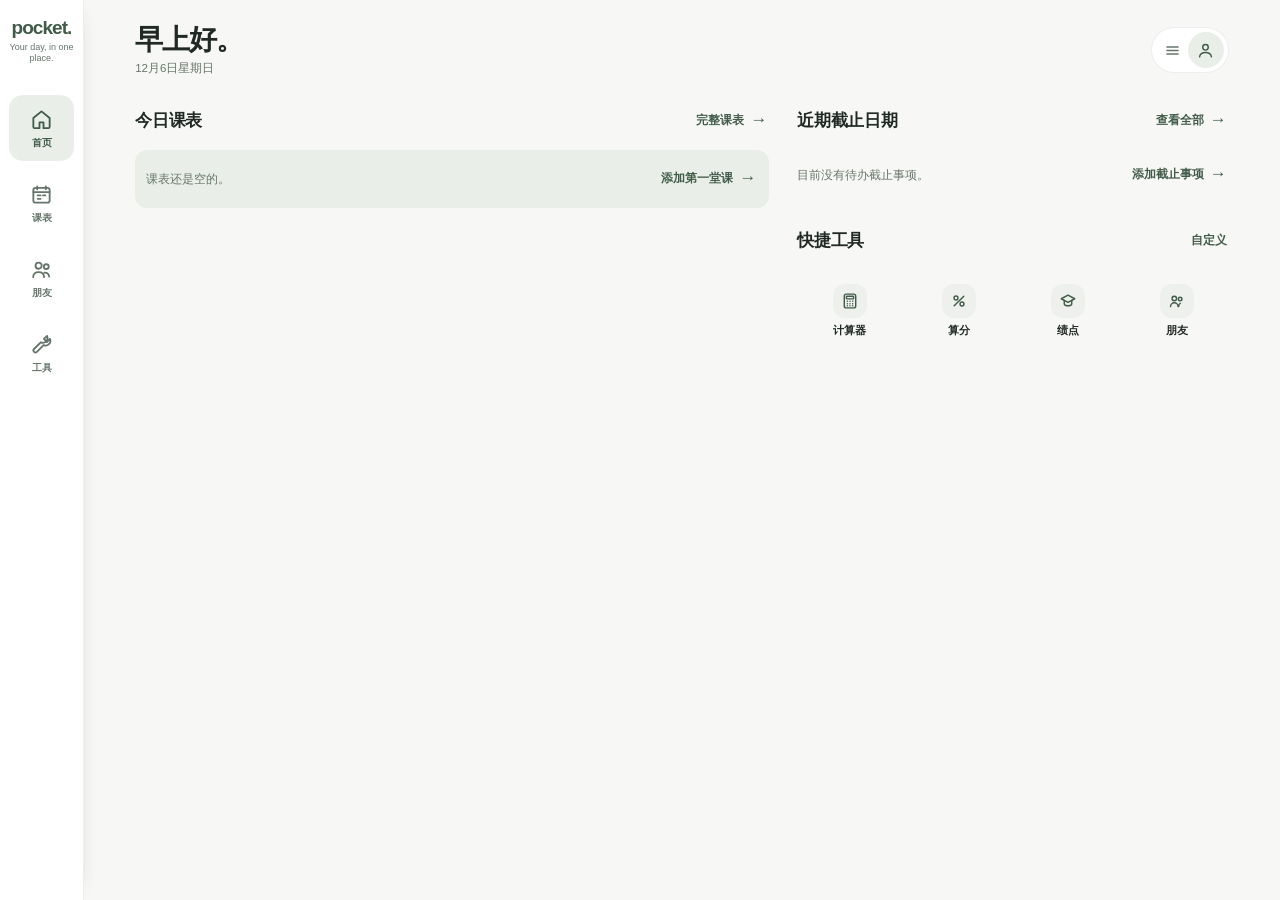
==== commit 09214497: "Publish site (2026-11-01 14:20)" ====
--- a/demo.html
+++ b/demo.html
@@ -15,10 +15,10 @@
 <title>Pocket</title>
 <link rel="manifest" href="manifest.json">
 <link rel="apple-touch-icon" href="apple-touch-icon.png" id="touchIcon">
-  <script type="module" crossorigin src="./assets/index-DQ4LtmaE.js"></script>
-  <link rel="stylesheet" crossorigin href="./assets/index-B7FU-fj-.css">
+  <script type="module" crossorigin src="./assets/index-3Eqjo_22.js"></script>
+  <link rel="stylesheet" crossorigin href="./assets/index-CUQAbOZe.css">
 <script>window.__FORCE_DEMO__ = true;</script>
-<script>window.BUILD = "vcb4e6464";</script>
+<script>window.BUILD = "v2ff370a8";</script>
 <script>
 if ("serviceWorker" in navigator) addEventListener("load", function(){
   navigator.serviceWorker.register("sw.js", { updateViaCache: "none" })
--- a/assets/index-CUQAbOZe.css
+++ b/assets/index-CUQAbOZe.css
@@ -0,0 +1 @@
+:root{--bg:#f7f8f5;--card:#fff;--card2:#e9efe8;--line:#dce5da;--tx:#202923;--tx2:#66756b;--tx3:#5e6b62;--ac:#718b75;--ac2:#405b48;--ok:#2f7a4a;--warn:#8a5a00;--bad:#b42335;--bell:#d39a24;--bell2:#a87814;--onac:#fff;--onac2:#fff;--sky:#f7f8f5;--grad1:#718b75;--grad2:#405b48;--swoff:#dce5da;--swknob:#849489;--toastbg:#202923;--toasttx:#fff;--ring1:#b42335;--ring2:#d18a18;--demo1:#405b48;--demo2:#405b48;--shadow:#405b48;--plot1:#b42335;--plot2:#2f7a4a;--plot3:#5b3fd6;--plot4:#8a5a00;--surf-lo:#718b75;--surf-hi:#d6b76a;--r:18px}:root[data-theme=sky]{--bg:#e8f5fd;--card:#fff;--card2:#eaf4fc;--line:#cfe6f5;--tx:#123243;--tx2:#5d8299;--tx3:#6f93a8;--ac:#0086c9;--ac2:#0071a8;--ok:#12a150;--warn:#b06800;--bad:#e60012;--bell:#ffd93b;--bell2:#e0a000;--onac:#fff;--onac2:#fff;--sky:#fff;--grad1:#00a0e9;--grad2:#00669c;--swoff:#d5e7f2;--swknob:#a8c4d4;--toastbg:#123243;--toasttx:#fff;--ring1:#e60012;--ring2:#ff9d00;--demo1:#00a0e9;--demo2:#00669c;--shadow:#0a5c86;--plot1:#d92e1f;--plot2:#0a7f52;--plot3:#5b3fd6;--plot4:#a35a00;--surf-lo:#1a6fa8;--surf-hi:#e8a33a}:root[data-theme=gold]{--bg:#fff9e8;--card:#fff;--card2:#fff4d6;--line:#f1e0ac;--tx:#3d3218;--tx2:#8a7440;--tx3:#a08b52;--ac:#e8452f;--ac2:#b8341f;--ok:#12a150;--warn:#a86a00;--bad:#c9182b;--bell:#ffd800;--bell2:#d9a400;--onac2:#fff;--sky:#fffdf3;--grad1:#f5b400;--grad2:#c07d00;--swoff:#f0e3bc;--swknob:#c9b787;--toastbg:#3d3218;--toasttx:#fff;--ring1:#e8452f;--ring2:#ffb300;--demo1:#f5b400;--demo2:#c07d00;--shadow:#8a7440}:root[data-theme=rose]{--bg:#fdeef5;--card:#fff;--card2:#fdeff6;--line:#f6cfe0;--tx:#401f30;--tx2:#8d5a75;--tx3:#a3728c;--ac:#d6367f;--ac2:#a81f5f;--ok:#12a150;--warn:#b06800;--bad:#e11d48;--bell:#ffd93b;--bell2:#e0a000;--onac2:#fff;--sky:#fff5fa;--grad1:#f06eaa;--grad2:#a81f5f;--swoff:#f6d9e6;--swknob:#cba0b6;--toastbg:#401f30;--toasttx:#fff;--ring1:#e11d48;--ring2:#f06eaa;--demo1:#f06eaa;--demo2:#a81f5f;--shadow:#8d5a75}:root[data-theme=night]{--bg:#08131c;--card:#0f2231;--card2:#16303f;--line:#22455a;--tx:#e6f3fb;--tx2:#93b7cc;--tx3:#6d8fa5;--ac:#0086c9;--ac2:#5cc7f7;--ok:#3ddc84;--warn:#f5b942;--bad:#ff6b6b;--bell:#ffd93b;--bell2:#c99400;--onac2:#08131c;--sky:#00a0e938;--grad1:#7fd8ff;--grad2:#0086c9;--swoff:#22455a;--swknob:#6d8fa5;--toastbg:#e6f3fb;--toasttx:#08131c;--ring1:#e60012;--ring2:#ff9d00;--demo1:#0086c9;--demo2:#083b57;--shadow:#000;--plot1:#ff7a63;--plot2:#3ddc95;--plot3:#a892ff;--plot4:#f5b942;--surf-lo:#12506f;--surf-hi:#ffc866}:root[data-theme=cocoa]{--bg:#fdf3e3;--card:#fff;--card2:#fbf0dd;--line:#ecd9b6;--tx:#3a2a14;--tx2:#876840;--tx3:#9c8156;--ac:#b4661b;--ac2:#8d4d10;--ok:#12a150;--warn:#a86a00;--bad:#c9182b;--bell:#ffd93b;--bell2:#d9a400;--onac2:#fff;--sky:#fffaf0;--grad1:#c98a3a;--grad2:#8d4d10;--swoff:#eddfc4;--swknob:#c2ab86;--toastbg:#3a2a14;--toasttx:#fff;--ring1:#c9182b;--ring2:#e08a00;--demo1:#c98a3a;--demo2:#8d4d10;--shadow:#876840}:root{--mono:ui-monospace,SFMono-Regular,"SF Mono","Cascadia Mono","Roboto Mono", "DejaVu Sans Mono",Menlo,Consolas,monospace;--fs-2xs:10.5px;--fs-xs:11.5px;--fs-sm:13px;--fs-md:15px;--fs-lg:17px;--fs-xl:20px;--fs-2xl:26px;--fs-3xl:34px;--sp-1:4px;--sp-2:8px;--sp-3:12px;--sp-4:16px;--sp-5:20px;--sp-6:24px;--sp-8:32px;--sp-10:40px;--r-xs:8px;--r-sm:12px;--r-md:16px;--r-lg:20px;--r-xl:26px;--r-full:999px;--edge:color-mix(in srgb, var(--tx) 8%, transparent);--e1:0 1px 2px color-mix(in srgb, var(--shadow) 14%, transparent);--e2:0 6px 16px -10px color-mix(in srgb, var(--shadow) 55%, transparent);--e3:0 18px 40px -22px color-mix(in srgb, var(--shadow) 70%, transparent);--mo-1:.12s;--mo-2:.2s;--mo-3:.32s;--mo-4:.46s;--ease:cubic-bezier(.32,.72,0,1);--ease-out:cubic-bezier(.16,1,.3,1)}.cloudbtn{border:1px solid var(--line);background:var(--card);color:var(--tx2);cursor:pointer;border-radius:99px;padding:7px 12px;font-family:inherit;font-size:14px;line-height:1;position:absolute;top:16px;left:92px}.cloudbtn:active{border-color:var(--ac)}.cloudbtn.on{border-color:var(--ok);color:var(--ok)}.acct{background:var(--card2);border:1px solid var(--line);border-radius:13px;align-items:center;gap:12px;margin-bottom:16px;padding:14px 15px;display:flex}.acct .av{background:var(--ac2);width:40px;height:40px;color:var(--onac2);border-radius:50%;flex:none;justify-content:center;align-items:center;font-size:17px;font-weight:700;display:flex}.acct .ai{flex:1;min-width:0}.acct .ai b{text-overflow:ellipsis;white-space:nowrap;font-size:14px;display:block;overflow:hidden}.acct .ai small{color:var(--tx2);font-size:12px}.tabs2{background:var(--card2);border-radius:11px;gap:5px;margin-bottom:16px;padding:4px;display:flex}.tabs2 button{color:var(--tx2);cursor:pointer;background:0 0;border:0;border-radius:8px;flex:1;padding:9px;font-family:inherit;font-size:13.5px;font-weight:700}.tabs2 button.on{background:var(--ac2);color:var(--onac2)}.idhint{background:var(--card2);color:var(--tx2);border-left:3px solid var(--line);border-radius:9px;margin:-9px 0 15px;padding:9px 12px;font-size:12.5px;line-height:1.6}.idhint.good{border-left-color:var(--ok)}.idhint.warn{border-left-color:var(--warn)}.idhint b{color:var(--tx)}.forgot{width:100%;color:var(--ac2);cursor:pointer;text-align:center;background:0 0;border:0;margin:0 0 6px;padding:9px;font-family:inherit;font-size:13px;font-weight:600;text-decoration:underline;display:block}.pushbox{margin:0 0 16px}.pushtog{text-align:left;border:2px solid var(--line);background:var(--card2);width:100%;color:var(--tx);cursor:pointer;border-radius:13px;padding:14px 16px;font-family:inherit;transition:all .15s;display:block}.pushtog .pt{font-size:14.5px;font-weight:700;display:block}.pushtog .ps{color:var(--tx2);margin-top:3px;font-size:12px;line-height:1.55;display:block}.pushtog.on{border-color:var(--ok);background:var(--card)}.pushtog.on .pt{color:var(--ok)}.pushtog:disabled{opacity:.5}.pushmsg{background:var(--card2);color:var(--tx2);border-left:3px solid var(--line);border-radius:9px;margin-top:9px;padding:10px 12px;font-size:12.5px;line-height:1.65}.pushmsg.ok{border-left-color:var(--ok)}.pushmsg.bad{border-left-color:var(--bad);color:var(--bad)}.pushmsg b{color:var(--tx)}.pwrow{align-items:stretch;gap:8px;display:flex}.pwrow input{flex:1;min-width:0}.pweye{border:1px solid var(--line);background:var(--card2);color:var(--tx2);cursor:pointer;white-space:nowrap;border-radius:11px;flex:none;padding:0 14px;font-family:inherit;font-size:12.5px;font-weight:700}.pweye:active{border-color:var(--ac);color:var(--ac2)}.cloudmsg{background:var(--card2);border-left:4px solid var(--bad);color:var(--bad);border-radius:10px;margin:0 0 14px;padding:11px 13px;font-size:13px;line-height:1.65}.cloudmsg.ok{border-left-color:var(--ok);color:var(--ok)}.cloudmsg.busy{border-left-color:var(--ac);color:var(--tx2)}.friendMode{margin-top:10px}.friendMode .shellBtns{flex-wrap:wrap;margin-top:6px}.friendTt{margin:4px 0 16px}.friendTt .ttrow{cursor:default}.vtabs{background:var(--card);border-radius:12px;gap:5px;margin:0 0 12px;padding:4px;display:flex}.vtabs button{min-height:44px;color:var(--tx2);cursor:pointer;background:0 0;border:0;border-radius:9px;flex:1;padding:9px 4px;font-family:inherit;font-size:13.5px;font-weight:700;transition:all .15s}.vtabs button.on{background:var(--ac2);color:var(--onac2)}.vnav{align-items:center;gap:10px;margin:0 0 12px;display:flex}.vnav button{border:1px solid var(--line);background:var(--card);width:44px;min-width:44px;height:44px;min-height:44px;color:var(--tx2);cursor:pointer;border-radius:11px;flex:none;font-family:inherit;font-size:16px;line-height:1}.vnav button:active{border-color:var(--ac);color:var(--ac2)}.vnav .vt{text-align:center;font-variant-numeric:tabular-nums;flex:1;font-size:15px;font-weight:700}.vnav .vt small{color:var(--tx3);margin-top:2px;font-size:11.5px;font-weight:600;display:block}.vnav .today{flex:none;width:auto;min-width:44px;padding:0 13px;font-size:12.5px;font-weight:700}.mgrid{grid-template-columns:30px repeat(7,1fr);align-items:stretch;gap:4px;display:grid}.mwk{background:var(--card2);color:var(--ac2);font-variant-numeric:tabular-nums;border-radius:8px;justify-content:center;align-items:center;font-size:10.5px;font-weight:700;line-height:1;display:flex}.mwk.out{color:var(--tx3);opacity:.5;background:0 0}.mwk.now{background:var(--ac2);color:var(--onac2)}.mgrid .wh{text-align:center;color:var(--tx3);letter-spacing:.04em;padding:2px 0 5px;font-size:11px;font-weight:700}.mcell{aspect-ratio:1;background:var(--card);min-width:44px;min-height:44px;color:var(--tx);cursor:pointer;border:1px solid #0000;border-radius:10px;flex-direction:column;justify-content:flex-start;align-items:center;gap:3px;padding:5px 2px 0;font-family:inherit;display:flex;position:relative;overflow:hidden}.mcell .dn{font-variant-numeric:tabular-nums;font-size:13px;font-weight:600;line-height:1}.mcell .dots{flex-wrap:wrap;justify-content:center;gap:2.5px;padding:0 2px;display:flex}.mcell .dots i{background:var(--ac);border-radius:50%;width:5px;height:5px;display:block}.mcell .dots i.off{background:var(--tx3);opacity:.5}.mcell .more{color:var(--tx3);font-variant-numeric:tabular-nums;font-size:9.5px}.mcell.dim{opacity:.32}.mcell.today{border-color:var(--ac);background:var(--card2)}.mcell.today .dn{color:var(--ac2)}.mcell.sel{background:var(--ac2)}.mcell.sel .dn{color:var(--onac2)}.mcell.sel .dots i{background:var(--onac2)}.mcell.wknd .dn{color:var(--tx3)}.mcell.sel.wknd .dn{color:var(--onac2)}.mday{margin-top:16px}.mday h4{color:var(--tx2);margin:0 0 8px 4px;font-size:12.5px;font-weight:700}.dayhead{align-items:baseline;gap:10px;margin:0 0 12px 4px;display:flex}.dayhead .big{font-variant-numeric:tabular-nums;letter-spacing:-.02em;font-size:30px;font-weight:300;line-height:1}.dayhead .wd{font-size:14px;font-weight:700}.dayhead .wk{color:var(--tx3);margin-left:auto;font-size:12px;font-weight:600}.offbtn{border:1px solid var(--line);background:var(--card);width:100%;color:var(--tx);cursor:pointer;border-radius:13px;justify-content:center;align-items:center;gap:8px;margin:0 0 12px;padding:13px 14px;font-family:inherit;font-size:14px;font-weight:700;display:flex}.offbtn:active{border-color:var(--ac);color:var(--ac2)}.offbtn .cnt{background:var(--warn);color:#fff;font-variant-numeric:tabular-nums;border-radius:99px;margin-left:auto;padding:2px 9px;font-size:12px}.kinds{border:1px solid var(--line);background:var(--card2);border-radius:12px;margin:0 0 16px;overflow:hidden}.kinds summary{cursor:pointer;color:var(--tx);align-items:center;gap:9px;padding:12px 15px;font-size:13.5px;font-weight:700;list-style:none;display:flex}.kinds summary::-webkit-details-marker{display:none}.kinds summary:after{content:"+";color:var(--tx3);margin-left:auto;font-size:18px;font-weight:400}.kinds[open] summary:after{content:"−"}.kinds[open] summary{border-bottom:1px solid var(--line)}.kinds .hint{margin:12px 12px 10px}.kindrow{text-align:left;border:0;border-top:1px solid var(--line);width:100%;color:var(--tx);cursor:pointer;background:0 0;align-items:center;gap:11px;padding:11px 15px;font-family:inherit;font-size:14px;display:flex}.kindrow.subj{border-top-width:2px}.kindrow.subj .knm{font-size:14.5px;font-weight:800}.kindrow.kid{background:var(--card2);padding-left:30px}.kindrow.kid .knm{color:var(--tx2);font-size:13px;font-weight:600}.kindrow .knm{font-weight:700}.kindrow .kct{color:var(--tx3);font-variant-numeric:tabular-nums;font-size:12px}.kindrow .kst{color:var(--warn);margin-left:auto;font-size:12px;font-weight:700}.kindrow.on .kst{color:var(--ok)}.rm.moved{color:var(--ac2);font-weight:700}.qbar{color:var(--tx2);background:var(--card);border:1px dashed var(--line);border-radius:12px;align-items:center;gap:8px;margin-bottom:13px;padding:10px 14px;font-size:12.5px;font-weight:600;display:flex}.frhome{background:color-mix(in srgb, var(--ac) 14%, var(--card));border:1px solid color-mix(in srgb, var(--ac) 22%, var(--line));border-radius:16px;align-items:center;gap:12px;margin:0 0 16px;padding:14px 16px;display:flex}.frhome .frtx{text-align:left;flex:1;min-width:0}.frhome .frtx b{font-size:15px;font-weight:700;display:block}.frhome .frtx p{color:var(--tx2);margin:4px 0 0;font-size:12px;font-weight:600;line-height:1.45}.frhome button{background:var(--ac2);color:var(--onac2);font:inherit;cursor:pointer;border:0;border-radius:12px;flex:none;padding:10px 16px;font-size:14px;font-weight:700}.frhome button:active{transform:scale(.97)}.friendMe{text-align:center;align-items:center;gap:var(--sp-2);margin:var(--sp-2) 0 var(--sp-3);flex-direction:column;display:flex}.friendFace{cursor:pointer;border-radius:50%;flex:none;width:120px;height:120px;position:relative}.friendFace input{opacity:0;cursor:pointer;border:0;border-radius:50%;width:100%;height:100%;margin:0;padding:0;font-size:0;position:absolute;top:0;bottom:0;left:0;right:0}.friendPic{object-fit:cover;background:var(--fill);border:3px solid var(--edge);box-sizing:border-box;border-radius:50%;width:120px;height:120px;display:block}.friendPic.blank{color:var(--tx2);place-items:center;font-size:42px;font-weight:800;display:grid}.chatBubble{background:var(--fill);border-radius:12px;margin:8px 0;padding:8px 12px}.chatBubble.me{background:color-mix(in srgb, var(--ac) 18%, var(--card))}.chatBubble b{margin-bottom:2px;font-size:11px;display:block}.chatBubble p{margin:0;font-size:14px;line-height:1.4}.item.flat{padding-right:15px}.item.flat .info{padding-right:0}.tt{flex-direction:column;gap:13px;display:flex}.ttday{background:var(--card);border-radius:var(--r);overflow:hidden}.ttday.today{box-shadow:0 0 0 2px var(--ac)}.ttdh{border-bottom:1px solid var(--line);align-items:baseline;gap:9px;padding:11px 15px 10px;font-size:14.5px;font-weight:800;display:flex}.ttdh .dd{color:var(--tx3);font-variant-numeric:tabular-nums;font-size:12px;font-weight:600}.ttdh .tag{letter-spacing:.06em;background:var(--ac2);color:var(--onac2);border-radius:99px;margin-left:auto;padding:2px 9px;font-size:10.5px;font-weight:800}.ttrow{border-top:1px solid var(--line);align-items:stretch;gap:11px;padding:11px 15px;display:flex}.ttrow:first-of-type{border-top:0}.ttrowMain{-webkit-appearance:none;appearance:none;min-width:0;color:inherit;font:inherit;text-align:left;cursor:pointer;background:0 0;border:0;flex:1;align-items:stretch;gap:11px;padding:0;display:flex}.ttt{text-align:right;font-variant-numeric:tabular-nums;flex:none;width:52px;padding-top:1px}.ttt b{letter-spacing:-.02em;font-size:18px;font-weight:700;line-height:1.15;display:block}.ttt i{color:var(--tx3);margin-top:2px;font-size:11.5px;font-style:normal;display:block}.ttbar{background:var(--ac);opacity:.55;border-radius:3px;flex:none;width:3px}.ttinfo{flex:1;min-width:0;padding-top:1px}.ttinfo>b{text-overflow:ellipsis;white-space:nowrap;font-size:15px;font-weight:700;line-height:1.3;display:block;overflow:hidden}.ttinfo>small{color:var(--tx2);text-overflow:ellipsis;white-space:nowrap;margin-top:3px;font-size:12px;display:block;overflow:hidden}@media (max-width:819px){.ttinfo>b,.ttinfo>small{white-space:normal;overflow-wrap:anywhere;-webkit-line-clamp:2;line-clamp:2;-webkit-box-orient:vertical;display:-webkit-box}}.ttk{width:23px;height:23px;color:var(--onac2);border-radius:8px;flex:none;align-self:center;place-items:center;font-size:11px;font-weight:800;display:grid}.ttk.lecture{background:var(--ac2)}.ttk.tutorial{background:var(--ok)}.ttk.practical{background:var(--warn)}.ttsw{align-self:center;width:44px;min-width:44px;height:44px;min-height:44px;margin-left:0}.ttsw:before{width:40px;height:24px;top:10px;left:2px}.ttsw:after{width:18px;height:18px;top:13px;left:5px}.ttsw.on:after{left:23px}.ttrow.off>:not(.ttsw){opacity:.5}.ttrow.off .ttt b,.ttrow.off .ttinfo>b{text-decoration:line-through}.ttrow.off .ttbar{background:var(--tx3)}.offrow .opt{color:var(--warn);border:1px solid var(--warn);border-radius:5px;margin-left:5px;padding:0 4px;font-size:11px;font-weight:700}.offday{margin-bottom:14px}.offday h4{color:var(--tx2);letter-spacing:.05em;margin:0 0 7px 3px;font-size:12px;font-weight:700}.offrow{text-align:left;border:1px solid var(--line);background:var(--card2);width:100%;color:var(--tx);cursor:pointer;border-radius:12px;align-items:center;gap:12px;margin-bottom:6px;padding:12px 14px;font-family:inherit;font-size:14px;display:flex}.offrow .ot{font-variant-numeric:tabular-nums;min-width:46px;color:var(--tx2);flex:none;font-weight:600}.offrow .onm{text-overflow:ellipsis;white-space:nowrap;flex:1;min-width:0;font-weight:600;overflow:hidden}.offrow .ofacts{color:var(--tx2);white-space:normal;overflow-wrap:anywhere;margin-top:2px;font-size:12px;font-weight:600;display:block}.offrow .ost{color:var(--ok);flex:none;font-size:12px;font-weight:700}.offrow.off{background:0 0;border-style:dashed}.offrow.off .onm,.offrow.off .ot{opacity:.55;text-decoration:line-through}.offrow.off .ost{color:var(--warn)}.helpbtn{border:1px solid var(--line);background:var(--card);color:var(--tx2);cursor:pointer;border-radius:99px;padding:7px 12px;font-family:inherit;font-size:14px;font-weight:700;line-height:1;position:absolute;top:16px;left:46px}.helpbtn:active{border-color:var(--ac)}.help details{border:1px solid var(--line);background:var(--card2);border-radius:12px;margin-bottom:9px;overflow:hidden}.help summary{cursor:pointer;align-items:center;gap:10px;padding:13px 15px;font-size:14.5px;font-weight:700;list-style:none;display:flex}.help summary::-webkit-details-marker{display:none}.help summary:after{content:"+";color:var(--tx3);margin-left:auto;font-size:19px;font-weight:400;line-height:1}.help details[open] summary:after{content:"−"}.help details[open] summary{border-bottom:1px solid var(--line)}.help .hb{color:var(--tx2);padding:13px 15px;font-size:13.5px;line-height:1.8}.help .hb b{color:var(--tx)}.help .hb code{color:var(--ac2);overflow-wrap:break-word;font-family:ui-monospace,Menlo,Consolas,monospace;font-size:.92em}.help .hb p{margin:0 0 9px}.help .hb p:last-child{margin-bottom:0}.help .hb ul{margin:0 0 9px;padding-left:19px}.help .hb li{margin-bottom:4px}.help .n{background:var(--bell);color:#4a3200;font-variant-numeric:tabular-nums;border-radius:50%;flex:none;justify-content:center;align-items:center;width:24px;height:24px;font-size:12.5px;font-weight:700;display:flex}.themebtn{border:1px solid var(--line);background:var(--card);color:var(--tx2);cursor:pointer;border-radius:99px;padding:7px 12px;font-family:inherit;font-size:14px;line-height:1;position:absolute;top:16px;left:0}.themebtn:active{border-color:var(--ac)}.themeopts{grid-template-columns:repeat(2,minmax(0,1fr));gap:9px;display:grid}.themeopt{-webkit-appearance:none;appearance:none;border:1px solid var(--line);background:var(--card);min-height:56px;color:var(--tx);font:inherit;text-align:left;cursor:pointer;border-radius:12px;grid-template-columns:auto minmax(0,1fr) auto;align-items:center;gap:10px;padding:9px 11px;font-size:13px;font-weight:600;line-height:1.25;transition:background-color .15s linear,border-color .15s linear,transform .15s;display:grid}.themeopt .sw3{flex:none;gap:3px;display:flex}.themeopt .sw3 i{border:1px solid color-mix(in srgb,var(--tx) 16%,transparent);border-radius:50%;width:12px;height:12px;display:block}.themeopt .themeLabel{text-overflow:ellipsis;white-space:nowrap;min-width:0;overflow:hidden}.themeopt .themeCheck{width:18px;height:18px;color:var(--accent-strong);place-items:center;font-size:14px;font-weight:800;display:grid}.themeopt.on{border-color:var(--accent-strong);background:var(--surface-soft)}.themeopt:active{transform:translateY(1px)}@media (max-width:380px){.themeopts{grid-template-columns:1fr}}*{box-sizing:border-box;-webkit-tap-highlight-color:transparent}html,body{overscroll-behavior:none;width:100%;margin:0;padding:0;overflow:hidden}html{height:100%;min-height:100%}:root{--safe-bottom:max(0px, env(safe-area-inset-bottom) - var(--vp-gap,0px))}body{width:100%;height:100dvh;height:var(--app-h,100dvh);background:var(--bg);color:var(--tx);font:var(--fs-md)/1.55 -apple-system,BlinkMacSystemFont,"Segoe UI Variable Text", "Segoe UI","PingFang SC","Hiragino Sans GB","Microsoft YaHei",sans-serif;-webkit-font-smoothing:antialiased;-moz-osx-font-smoothing:grayscale;text-rendering:optimizelegibility;font-variant-numeric:tabular-nums;font-feature-settings:"tnum" 1,"cv01" 1;touch-action:manipulation;-webkit-user-select:none;user-select:none;-webkit-touch-callout:none;background-image:none;position:fixed;top:0;left:0}input,textarea,select,[contenteditable],.selectable{-webkit-user-select:text;user-select:text;-webkit-touch-callout:default}img,svg{-webkit-user-drag:none;user-drag:none}.wrap{max-width:640px;padding:env(safe-area-inset-top) 16px calc(104px + env(safe-area-inset-bottom));overscroll-behavior:none;-webkit-overflow-scrolling:touch;touch-action:pan-y;margin:0 auto;position:absolute;top:0;bottom:0;left:0;right:0;overflow:hidden auto}.homeCrown .mascot{margin:0 0 4px}.homeCrown .mascot svg{width:72px;height:78px}.mascot svg{filter:drop-shadow(0 7px 14px #0a5c863d);animation:3.6s ease-in-out infinite markfloat}@keyframes markfloat{50%{transform:translateY(-5px)}}@media (prefers-reduced-motion:reduce){.mascot svg{animation:none}}.clock{text-align:center;padding:56px 0 18px;position:relative}.langbtn{z-index:60;border:1px solid var(--line);background:var(--card);color:var(--tx2);cursor:pointer;letter-spacing:.05em;border-radius:99px;padding:7px 13px;font-family:inherit;font-size:12px;font-weight:700;position:absolute;top:16px;right:0}.langbtn:active{border-color:var(--ac);color:var(--ac2)}.clock .t{letter-spacing:-.03em;font-variant-numeric:tabular-nums;background:linear-gradient(180deg,var(--grad1),var(--grad2));color:#0000;-webkit-background-clip:text;background-clip:text;font-size:clamp(56px,19vw,86px);font-weight:200;line-height:1}.clock .t .sec{color:var(--tx3);-webkit-text-fill-color:var(--tx3);letter-spacing:0;margin-left:8px;font-size:.34em;font-weight:400}.clock .wd{background:var(--ac2);color:var(--onac2);letter-spacing:.06em;box-shadow:none;border-radius:999px;margin:14px 0 6px;padding:7px 20px;font-size:17px;font-weight:600;display:inline-block}.clock .mascot{margin-bottom:2px;line-height:0;display:inline-block;position:relative}.clock .mascot svg{pointer-events:none;width:84px;height:91px;margin:0 auto;display:block}.clockbadges{grid-template-columns:1fr 1fr;gap:8px;margin-top:11px;display:grid}.clockbadges>button{box-sizing:border-box;width:100%;margin:0}.clock .d{color:var(--tx2);font-variant-numeric:tabular-nums;font-size:14px}.dot{background:var(--tx3);vertical-align:1px;border-radius:50%;width:6px;height:6px;margin-right:6px;display:inline-block}.dot.on{background:var(--ok);box-shadow:0 0 8px var(--ok)}.dot.off{background:var(--bad)}.netinfo{color:var(--tx3);cursor:pointer;background:0 0;border:1px solid #0000;border-radius:99px;margin:9px auto 0;padding:4px 12px;font-family:inherit;font-size:11.5px;font-weight:600;display:block}.netinfo.warn2{color:var(--warn);border-color:#f59e0b52}.wkbadge{border:1px solid var(--line);background:var(--card);color:var(--tx2);cursor:pointer;border-radius:99px;margin-top:11px;padding:6px 15px;font-family:inherit;font-size:12.5px;font-weight:700;display:inline-block}.wkbadge b{color:var(--ac2)}.wkbadge.out{border-color:#f59e0b66}.wkbadge.out b{color:var(--warn)}.wkstrip{scrollbar-width:none;-webkit-overflow-scrolling:touch;overscroll-behavior-x:contain;touch-action:pan-x pan-y;scroll-snap-type:x proximity;gap:7px;padding:2px 4px 10px;scroll-padding-inline:12px;display:flex;overflow-x:auto}.wkstrip::-webkit-scrollbar{display:none}@media (max-width:819px){.wkstrip{padding-right:28px;-webkit-mask-image:linear-gradient(90deg,#000 calc(100% - 28px),#0000);mask-image:linear-gradient(90deg,#000 calc(100% - 28px),#0000)}}.wkstrip button{scroll-snap-align:center;border:1px solid var(--line);background:var(--card);min-width:56px;min-height:44px;color:var(--tx2);cursor:pointer;border-radius:12px;flex:none;padding:9px 6px;font-family:inherit;font-size:12px;font-weight:700;line-height:1.35}.wkstrip button .n{color:var(--tx);font-size:15px;display:block}.wkstrip button .r{color:var(--tx3);font-size:10px;font-weight:600;display:block}.wkstrip button.now{border-color:var(--ac2)}.wkstrip button.now .n{color:var(--ac2)}.wkstrip button.sel{background:var(--ac2);border-color:var(--ac2)}.wkstrip button.sel .n,.wkstrip button.sel .r{color:var(--onac2)}.daycard{background:var(--card);border-radius:var(--r);border:1px solid #0000;margin-bottom:10px;overflow:hidden}.daycard.today{border-color:var(--ac)}.daycard>.dh{align-items:baseline;gap:9px;padding:11px 15px 9px;display:flex}.daycard>.dh .dw{font-size:13px;font-weight:700}.daycard>.dh .dd{color:var(--tx3);font-variant-numeric:tabular-nums;font-size:12px}.daycard>.dh .tag{color:var(--ac2);letter-spacing:.05em;margin-left:auto;font-size:10.5px;font-weight:700}.daycard.today>.dh .dw{color:var(--ac2)}.daycard>.dh.nil{opacity:.42}.daycard .item{padding-left:15px}.rolebtn{border:1px solid var(--line);background:var(--card);color:var(--tx2);cursor:pointer;border-radius:99px;margin:11px 0 0 7px;padding:6px 15px;font-family:inherit;font-size:12.5px;font-weight:700;display:inline-block}.rolebtn:active{border-color:var(--ac);color:var(--ac2)}.rolebtn.quiet{background:var(--ac2);color:var(--onac2);border-color:var(--ac2)}.roleopts{flex-direction:column;gap:10px;display:flex}.roleopt{text-align:left;border:2px solid var(--line);background:var(--card2);width:100%;color:var(--tx);cursor:pointer;border-radius:15px;align-items:center;gap:14px;padding:15px 16px;font-family:inherit;font-size:15px;font-weight:700;transition:all .15s;display:flex}.roleopt .em{flex:none;font-size:26px;line-height:1}.roleopt .rt{flex:1;min-width:0}.roleopt .rn{display:block}.roleopt .rd{color:var(--tx2);margin-top:3px;font-size:12px;font-weight:600;display:block}.roleopt .tick{border:2px solid var(--line);color:#0000;border-radius:50%;flex:none;justify-content:center;align-items:center;width:26px;height:26px;font-size:14px;font-weight:700;display:flex}.roleopt.on{border-color:var(--ac);background:var(--card)}.roleopt.on .tick{background:var(--ac2);border-color:var(--ac2);color:var(--onac2)}.roleopt:active{transform:scale(.99)}.rolehint{background:var(--card2);border-left:4px solid var(--bell);color:var(--tx2);border-radius:10px;margin:14px 0 0;padding:11px 13px;font-size:12.5px;line-height:1.7}.rolehint b{color:var(--tx)}.act button:disabled{opacity:.4}.modes{background:var(--card);border-radius:14px;gap:6px;margin:4px 0 20px;padding:5px;display:flex}.modes[hidden]{display:none}.modes button{color:var(--tx2);cursor:pointer;background:0 0;border:0;border-radius:10px;flex:1;padding:11px 4px;font-family:inherit;font-size:14px;font-weight:600;transition:all .18s}.modes button .em{margin-bottom:2px;font-size:17px;display:block}.modes button.on{background:var(--ac2);color:var(--onac2);box-shadow:none}#demoBar{background:var(--ac2);color:var(--onac2);border-radius:var(--r);margin-bottom:16px;padding:15px 16px;font-size:12.5px;line-height:1.65}#demoBar.lost{background:var(--bad)}#demoBar b{margin-bottom:4px;font-size:15px;display:block}#demoBar .dbtns{gap:9px;margin-top:12px;display:flex}#demoBar button{cursor:pointer;color:inherit;background:0 0;border:1px solid;border-radius:10px;flex:1;padding:10px;font-family:inherit;font-size:13px;font-weight:700}.ring{background:linear-gradient(135deg,var(--ring1),var(--ring2));border-radius:var(--r);margin-bottom:16px;padding:18px;animation:1s infinite pulse}@keyframes pulse{50%{filter:brightness(1.22)}}.ring h3{margin:0 0 3px;font-size:19px}.ring p{opacity:.9;margin:0 0 14px;font-size:13px}.ring .btns{gap:10px;display:flex}.ring button{cursor:pointer;color:#fff;background:#fff3;border:0;border-radius:11px;flex:1;padding:13px;font-family:inherit;font-size:15px;font-weight:700}.ring button.main{color:#e60012;background:#fff}.sec-h{justify-content:space-between;align-items:center;margin:22px 4px 10px;display:flex}.sec-h h2{color:var(--tx2);letter-spacing:.09em;text-transform:uppercase;margin:0;font-size:13px;font-weight:700}.sec-h .lnk{color:var(--ac2);cursor:pointer;font-size:13px;font-weight:600}.card{background:var(--card);border-radius:var(--r);overflow:hidden}.item{border-bottom:1px solid var(--line);align-items:center;gap:13px;padding:14px 15px;display:flex}.item:last-child{border-bottom:0}.item.off{opacity:.42}.item.next{background:linear-gradient(90deg,#00a0e924,#0000)}.itemMain{-webkit-appearance:none;appearance:none;min-width:0;color:inherit;font:inherit;text-align:left;cursor:pointer;background:0 0;border:0;flex:1;align-items:center;gap:13px;padding:0;display:flex}.item .time{font-variant-numeric:tabular-nums;letter-spacing:-.02em;min-width:82px;font-size:26px;font-weight:300}.item .info{flex:1;min-width:0}.item .info b{white-space:nowrap;text-overflow:ellipsis;font-size:15px;font-weight:600;display:block;overflow:hidden}.item .info small{color:var(--tx2);margin-top:2px;font-size:12px;display:block}.item .info .lead{color:var(--warn);font-weight:600}.item .info .rm{color:var(--tx3)}.sw{-webkit-appearance:none;appearance:none;width:46px;min-width:46px;height:44px;min-height:44px;color:inherit;font:inherit;cursor:pointer;background:0 0;border:0;border-radius:99px;flex:none;padding:0;transition:all .2s;display:block;position:relative}.sw:before{content:"";background:var(--swoff);border-radius:99px;width:46px;height:28px;transition:all .2s;position:absolute;top:8px;left:0}.sw:after{content:"";background:var(--swknob);border-radius:50%;width:22px;height:22px;transition:all .2s;position:absolute;top:11px;left:3px}.sw.on:before{background:var(--ac)}.sw.on:after{background:#fff;left:21px}.empty{text-align:center;color:var(--tx3);padding:44px 20px}.empty .em{margin-bottom:10px;font-size:42px}.empty p{margin:0 0 4px;font-size:14px}.daygrp{margin-bottom:14px}.daygrp>h4{color:var(--tx2);letter-spacing:.06em;margin:0 0 7px 4px;font-size:12px;font-weight:700}.daygrp>h4 .today{color:var(--ac2)}.actionbar{z-index:40;max-width:640px;padding:12px 16px calc(14px + var(--safe-bottom));background:linear-gradient(180deg,transparent,var(--bg) 26%);gap:10px;margin:0 auto;display:flex;position:fixed;bottom:0;left:0;right:0}.ab{cursor:pointer;background:var(--card2);color:var(--tx);border:0;border:1px solid var(--line);box-shadow:0 10px 26px -14px var(--shadow);border-radius:15px;flex:1;justify-content:center;align-items:center;gap:8px;padding:16px 10px;font-family:inherit;font-size:15px;font-weight:700;display:flex}.ab .ic{font-size:18px;line-height:1}.ab.main{background:var(--ac2);color:var(--onac2);border-color:var(--ac2);box-shadow:none}.ab:active{transform:scale(.975)}.ttSchedulePage .actionbar{z-index:auto;width:min(640px,100%);max-width:640px;margin:var(--sp-4) auto var(--sp-5);background:0 0;padding:0;position:static;top:auto;bottom:auto;left:auto;right:auto}@media (max-width:360px){.ttSchedulePage .actionbar{flex-direction:column}.ttSchedulePage .actionbar .ab{width:100%}}.occhead{align-items:center;gap:14px;margin-bottom:14px;display:flex}.occhead .occt{font-variant-numeric:tabular-nums;letter-spacing:-.02em;font-size:32px;font-weight:200}.occhead b{font-size:17px;font-weight:600;display:block}.occhead small{color:var(--tx2);font-size:12.5px}.occbadge{background:var(--card2);color:var(--tx2);border-radius:11px;margin-bottom:16px;padding:11px 13px;font-size:12.5px;line-height:1.6}.occbadge.off{color:var(--warn);background:#f59e0b21}.occacts{gap:11px;display:flex}.occacts button{cursor:pointer;border:0;border-radius:13px;flex:1;padding:15px 10px;font-family:inherit;font-size:14px;font-weight:700}.occmove{border:1px dashed var(--line);width:100%;color:var(--tx2);cursor:pointer;background:0 0;border-radius:12px;margin-top:11px;padding:13px;font-family:inherit;font-size:13.5px;font-weight:700;display:block}.occmove:active{border-color:var(--ac);color:var(--ac2)}.ttDayRow.skip{opacity:.45}.ttDayRow.skip .shellT{text-decoration:line-through}.ttCell.holi .ttNum{color:var(--ac2);font-weight:800}.item.skip{opacity:.45}.item .info .cx{color:var(--warn);font-weight:700}.mask{-webkit-backdrop-filter:blur(3px);backdrop-filter:blur(3px);z-index:50;background:#083c5870;display:none;position:fixed;top:0;bottom:0;left:0;right:0}.mask.on{display:block}.sheet{z-index:51;background:var(--card);overscroll-behavior:none;-webkit-overflow-scrolling:touch;max-height:92dvh;padding:8px 18px calc(26px + var(--safe-bottom));border-radius:22px 22px 0 0;transition:transform .26s cubic-bezier(.32,.72,0,1);position:fixed;bottom:0;left:0;right:0;overflow-y:auto;transform:translateY(100%)}.sheet.on{transform:translateY(0)}.grip{background:var(--line);border-radius:9px;width:38px;height:4px;margin:8px auto 14px}.sheet h3{text-align:center;margin:0 0 18px;font-size:19px}label.f{margin-bottom:15px;display:block}label.f>span{color:var(--tx2);letter-spacing:.04em;margin-bottom:7px;font-size:12px;font-weight:600;display:block}input,select,textarea{border:1px solid var(--line);background:var(--card2);width:100%;color:var(--tx);border-radius:11px;padding:13px;font-family:inherit;font-size:16px}textarea{resize:vertical;min-height:150px;font-family:ui-monospace,SFMono-Regular,Menlo,Consolas,monospace;font-size:14px;line-height:1.7}input[type=time]{text-align:center;font-variant-numeric:tabular-nums;font-size:24px;font-weight:300}.trange{align-items:center;gap:8px;display:flex}.trange input{flex:1;min-width:0;padding:11px 4px;font-size:20px}.trange .dash{color:var(--tx3);flex:none;font-size:17px}input:focus,select:focus,textarea:focus{border-color:var(--ac);outline:0}.days{gap:6px;display:flex}.days button{aspect-ratio:1;border:1px solid var(--line);background:var(--card2);color:var(--tx2);cursor:pointer;border-radius:11px;flex:1;font-family:inherit;font-size:15px;font-weight:600;transition:all .15s}.days button.on{background:var(--ac2);border-color:var(--ac2);color:var(--onac2)}.wkpick{align-items:center;gap:8px;margin-top:9px;display:flex}.wkpick>span{color:var(--tx3);flex:none;font-size:12px}.wkpick select{flex:1;min-width:0;padding:9px;font-size:14px}.chips{flex-wrap:wrap;gap:7px;margin-top:9px;display:flex}.chips button{border:1px solid var(--line);color:var(--tx2);cursor:pointer;background:0 0;border-radius:99px;padding:7px 14px;font-family:inherit;font-size:12.5px;font-weight:600}.chips button.on{background:var(--ac2);border-color:var(--ac2);color:var(--onac2)}.row{gap:11px;display:flex}.row>*{flex:1}.testring{border:1px dashed var(--line);width:100%;color:var(--tx2);cursor:pointer;background:0 0;border-radius:11px;margin:0 0 15px;padding:11px;font-family:inherit;font-size:13px;font-weight:700;display:block}.testring:active{border-color:var(--ac);color:var(--ac2)}.chrow{gap:10px;display:flex}.chbtn{border:1px solid var(--line);background:var(--card2);color:var(--tx2);cursor:pointer;border-radius:13px;flex-direction:column;flex:1;align-items:center;gap:5px;padding:15px 8px;font-family:inherit;font-size:13px;font-weight:700;transition:all .15s;display:flex}.chbtn .ic{filter:grayscale()opacity(.55);font-size:21px;line-height:1}.chbtn.on{background:var(--ac2);border-color:var(--ac2);color:var(--onac2)}.chbtn.on .ic{filter:none}.numrow{align-items:center;gap:11px;display:flex}.numrow input{text-align:center;font-variant-numeric:tabular-nums;flex:1;font-size:22px;font-weight:300}.numrow .unit{color:var(--tx2);flex:none;font-size:14px;font-weight:600}.addlead{border:1px solid var(--line);background:var(--card2);width:46px;height:46px;color:var(--ac2);cursor:pointer;border-radius:12px;flex:none;font-family:inherit;font-size:22px;line-height:1}.addlead:active{background:var(--ac2);border-color:var(--ac2);color:var(--onac2)}.multitog{border:1px dashed var(--line);width:100%;color:var(--tx2);cursor:pointer;text-align:left;background:0 0;border-radius:10px;margin:0 0 9px;padding:9px 13px;font-family:inherit;font-size:12.5px;font-weight:700;display:block}.multitog.on{border-style:solid;border-color:var(--ac);background:var(--card2);color:var(--ac2)}.chips.multi{grid-template-columns:repeat(4,1fr);gap:7px;margin:0 0 11px;display:grid}.chips.multi button{padding:10px 4px}.leadhint{color:var(--tx2);background:var(--card2);border-left:4px solid var(--bell);border-radius:10px;margin-top:10px;padding:10px 13px;font-size:12.5px;line-height:1.6}.leadhint b{color:var(--ac2);font-variant-numeric:tabular-nums;font-weight:700}.leadhint .warn{color:var(--warn)}.act{gap:11px;margin-top:22px;display:flex}.act button{cursor:pointer;border:0;border-radius:13px;flex:1;padding:15px;font-family:inherit;font-size:15px;font-weight:700}.btn-p{background:var(--ac2);color:var(--onac2)}.btn-s{background:var(--card2);color:var(--tx)}.btn-d{color:var(--bad);background:#e600121a;flex:0 0 56px!important}.uprow{gap:11px;margin-bottom:11px;display:flex}.upbtn{border:1px dashed var(--line);cursor:pointer;background:var(--card2);color:var(--tx);border-radius:13px;flex:1;padding:15px;font-family:inherit;font-size:14px;font-weight:700}.upbtn:active{border-color:var(--ac);color:var(--ac2)}.uphint{color:var(--tx3);margin-bottom:16px;padding:0 3px;font-size:12px;line-height:1.7}.uphint b{color:var(--tx2)}.dedupe{border:1px dashed var(--line);width:100%;color:var(--tx2);cursor:pointer;background:0 0;border-radius:12px;margin-bottom:15px;padding:13px;font-family:inherit;font-size:13px;font-weight:600}.dedupe:active{border-color:var(--warn);color:var(--warn)}.dayadd{border:1px solid var(--line);width:44px;min-width:44px;height:44px;min-height:44px;color:var(--tx2);cursor:pointer;background:0 0;border-radius:11px;flex:none;margin-left:auto;font-family:inherit;font-size:16px;line-height:1}.dayadd:active{background:var(--ac2);border-color:var(--ac2);color:var(--onac2)}.daycard>.dh .tag{margin-left:auto}.daycard>.dh .tag+.dayadd{margin-left:9px}.hint{background:var(--card2);color:var(--tx2);border-radius:12px;margin-bottom:15px;padding:13px;font-size:12.5px;line-height:1.75}.hint code{color:var(--ac2);font-family:ui-monospace,Menlo,Consolas,monospace}.hint b{color:var(--tx)}.prev{background:var(--card2);border-radius:12px;max-height:200px;margin-top:12px;padding:6px;overflow-y:auto}.prev div{align-items:center;gap:9px;padding:7px 9px;font-size:13px;display:flex}.prev div+div{border-top:1px solid var(--line)}.prev .pd{color:var(--ac2);min-width:78px;font-size:12px;font-weight:700}.prev .pt{font-variant-numeric:tabular-nums;color:var(--tx2);min-width:46px}.prev .pn{text-overflow:ellipsis;white-space:nowrap;flex:1;overflow:hidden}.prev .err{color:var(--bad)}.holihead{color:var(--tx2);align-items:center;gap:10px;margin:4px 0 8px;font-size:12.5px;display:flex}.holihead .lnk{cursor:pointer;color:var(--bad);background:0 0;border:0;margin-left:auto;padding:0;font-family:inherit;font-size:12.5px;text-decoration:underline}.btn-s.wide{width:100%;margin-bottom:14px}.prev .pdel{cursor:pointer;color:var(--tx2);background:0 0;border:0;padding:0 2px;font-family:inherit;font-size:15px;line-height:1}.prev .pdel:active{color:var(--bad)}.prev .empty{text-align:center;color:var(--tx2);padding:14px;font-size:12.5px}.holitag{background:var(--ac2);color:var(--onac2);vertical-align:middle;border-radius:99px;margin-left:7px;padding:1px 7px;font-size:10.5px;font-weight:700;display:inline-block}.daycard.holi>.dh,.ttday.holi>.ttdh{opacity:.85}.mcell.holi .dn{color:var(--ac2);font-weight:800}.toast{background:var(--toastbg);border:1px solid var(--toastbg);color:var(--toasttx);z-index:99;opacity:0;pointer-events:none;box-shadow:0 12px 30px -10px var(--shadow);border-radius:99px;padding:12px 22px;font-size:14px;transition:all .25s;position:fixed;bottom:110px;left:50%;transform:translate(-50%,20px)}.toast.on{opacity:1;transform:translate(-50%)}.homebtn{z-index:60;border:1px solid var(--line);background:var(--card);min-width:44px;min-height:44px;color:var(--tx2);cursor:pointer;border-radius:99px;padding:7px 12px;font-family:inherit;font-size:15px;font-weight:700;line-height:1;position:absolute;top:16px;left:0}.homebtn:active{border-color:var(--ac2);color:var(--ac2)}.themebtn{z-index:60;min-width:44px;min-height:44px;left:50px}.helpbtn{z-index:60;min-width:44px;min-height:44px;left:100px}.cloudbtn{z-index:60;min-width:44px;min-height:44px;left:150px}.langbtn{min-width:44px;min-height:44px}@media (min-width:382px) and (max-width:819px){.mgrid{grid-template-columns:30px repeat(7,minmax(44px,1fr));gap:2px}}@media (max-width:381px){.mgrid{grid-template-columns:repeat(7,minmax(44px,1fr));gap:2px}.mgrid .wh:first-child,.mgrid .mwk{display:none}}@media (max-width:351px){.mgrid{gap:0;margin-left:-10px;margin-right:-10px}}#pocketHome{overscroll-behavior:none;-webkit-overflow-scrolling:touch;touch-action:pan-y;padding:calc(var(--sp-4) + env(safe-area-inset-top)) 0 max(var(--sp-4), env(safe-area-inset-bottom));box-sizing:border-box;background:var(--bg);flex-direction:column;display:none;position:absolute;top:0;bottom:0;left:0;right:0;overflow:hidden auto}.homeCrown{padding:var(--sp-5) var(--sp-4) var(--sp-8);transition:opacity var(--mo-2) var(--ease);flex:none;place-items:center;display:grid}#homeTitle{text-align:center;letter-spacing:.06em;width:100%;color:var(--tx);margin:0;font-size:clamp(28px,8vw,42px);font-weight:900;line-height:1.05}#pocketHome.booting .homeCrown{opacity:0}.markWord,.markTag{display:block}.markTag{letter-spacing:.22em;opacity:.62;text-indent:.22em;margin-top:.35em;font-size:.3em;font-weight:700;line-height:1.25}#homeSplash{z-index:4;pointer-events:none;opacity:1;transition:opacity var(--mo-3) var(--ease),visibility 0s;place-items:center;display:grid;position:absolute;top:0;bottom:0;left:0;right:0}#pocketHome:not(.booting) #homeSplash{opacity:0;visibility:hidden;transition:opacity var(--mo-3) var(--ease),visibility 0s var(--mo-3)}.splashMark{width:min(100%, var(--shell-w));text-align:center;letter-spacing:.06em;color:var(--tx);margin:0;font-size:clamp(32px,9vw,48px);font-weight:900;line-height:1.05}#pocketHome.booting .splashMark{animation:splashIn var(--mo-4) var(--ease-out) both}@keyframes splashIn{0%{opacity:0;transform:scale(.94)}to{opacity:1;transform:none}}@media (prefers-reduced-motion:reduce){#homeSplash,#pocketHome:not(.booting) #homeSplash{transition:none}#pocketHome.booting .splashMark{animation:none}}html,body{background-color:var(--bg);background-image:none}html[data-wall=dawn],body[data-wall=dawn],#pocketHome[data-wall=dawn]{--wallEnd:#6d5090;background-color:#6d5090;background-image:linear-gradient(#ffd9a8 0%,#fca97f 34%,#c9738c 68%,#6d5090 100%)}html[data-wall=neon],body[data-wall=neon],#pocketHome[data-wall=neon]{--wallEnd:#080b24;background-color:#080b24;background-image:radial-gradient(85% 55% at 18% 0,#7c3aeda6,#0000 62%),radial-gradient(70% 45% at 92% 22%,#0ea5e973,#0000 60%),linear-gradient(#180f33 0%,#2b1152 52%,#080b24 100%)}html[data-wall=sakura],body[data-wall=sakura],#pocketHome[data-wall=sakura]{--wallEnd:#f7a9c6;background-color:#f7a9c6;background-image:radial-gradient(90% 55% at 50% -8%,#fff2f7,#0000 62%),linear-gradient(#ffe6f0 0%,#ffc9de 46%,#f7a9c6 100%)}html[data-wall=grid],body[data-wall=grid],#pocketHome[data-wall=grid]{--wallEnd:#e8edf5;background-color:#e8edf5;background-image:repeating-linear-gradient(0deg,#788caa29 0 1px,#0000 1px 22px),repeating-linear-gradient(90deg,#788caa29 0 1px,#0000 1px 22px),linear-gradient(#f7f9fc 0%,#e8edf5 100%)}html[data-wall=dusk],body[data-wall=dusk],#pocketHome[data-wall=dusk]{--wallEnd:#355c7d;background-color:#355c7d;background-image:linear-gradient(#f8b195 0%,#c06c84 40%,#6c5b7b 72%,#355c7d 100%)}html:not(.at-home),body:not(.at-home){background-color:var(--bg)}#pocketHome[data-skin=glass] .homeTile .icon{-webkit-backdrop-filter:blur(9px);border:1px solid #ffffff6b;box-shadow:inset 0 1px #ffffff80,0 8px 18px -12px #0a1e3cb3;background:#ffffff29!important}#pocketHome[data-skin=ink] .homeTile .icon{color:var(--tx);box-shadow:none;border:2px solid;background:0 0!important}#pocketHome[data-skin=mono] .homeTile .icon{color:var(--bg);box-shadow:var(--e1);background:var(--tx)!important}#pocketHome[data-skin=round] .homeTile .icon{border-radius:50%}.shopBal{justify-content:space-between;align-items:center;gap:var(--sp-3);display:flex}.shopBal .coins{font-family:var(--mono);font-size:var(--fs-2xl);letter-spacing:-.03em;font-weight:800}.shopGrid{gap:var(--sp-3);margin:var(--sp-3) 0 0;grid-template-columns:repeat(2,minmax(0,1fr));display:grid}.shopCard{background:var(--card);border:1px solid var(--edge);border-radius:var(--r-lg);box-shadow:var(--e1);flex-direction:column;display:flex;overflow:hidden}.shopSwatch{place-items:center;height:78px;display:grid}.shopSwatch i{border-radius:8px;width:26px;height:26px;display:block;box-shadow:inset 0 1px #ffffff59,0 4px 10px -6px #0a1e3ccc}.shopMeta{padding:var(--sp-3);flex-direction:column;flex:1;gap:6px;display:flex}.shopMeta b{font-size:var(--fs-sm);letter-spacing:-.01em;font-weight:700}.shopMeta .price{font-family:var(--mono);font-size:var(--fs-xs);color:var(--tx3)}.shopMeta button{-webkit-appearance:none;appearance:none;border:1px solid var(--edge);border-radius:var(--r-full);font:inherit;font-size:var(--fs-xs);cursor:pointer;background:var(--card2);color:var(--tx);transition:transform var(--mo-1) var(--ease);margin-top:auto;padding:6px 10px;font-weight:700}.shopMeta button:active{transform:scale(.94)}.shopMeta button.on{background:var(--ac2);color:var(--onac2);border-color:#0000}.shopMeta button.owned{background:var(--card2);color:var(--tx3)}body.at-home .wrap,body.at-home .actionbar{display:none!important}body.at-home #homeStub.on .actionbar{display:flex!important}.homeTop{margin:0 0 var(--sp-3);justify-content:space-between;align-items:center;display:flex}.homeMe{border-radius:var(--r-full);border:1px solid var(--edge);background:color-mix(in srgb, var(--card) 62%, transparent);width:34px;height:34px;color:var(--tx);cursor:pointer;-webkit-backdrop-filter:blur(14px)saturate(1.4);transition:transform var(--mo-1) var(--ease);place-items:center;padding:0;display:grid;position:relative}.homeMe:active{transform:scale(.93)}.homeMe svg{width:19px;height:19px;display:block}.homeMe i{background:var(--ok);border:2px solid var(--bg);border-radius:50%;width:10px;height:10px;display:block;position:absolute;bottom:-1px;right:-1px}.homeMe i[hidden]{display:none}.homeLang{border-radius:var(--r-full);border:1px solid var(--edge);background:color-mix(in srgb, var(--card) 62%, transparent);color:var(--tx);font-size:var(--fs-sm);cursor:pointer;-webkit-backdrop-filter:blur(14px)saturate(1.4);transition:transform var(--mo-1) var(--ease),opacity var(--mo-1) linear;padding:6px 13px;font-family:inherit;font-weight:700}.homeLang:active{opacity:.75;transform:scale(.94)}.qrBox{margin:var(--sp-3) auto;border-radius:var(--r-md);border:1px solid var(--edge);background:#fff;place-items:center;width:200px;height:200px;padding:10px;display:grid}.qrBox img{width:100%;height:100%;image-rendering:pixelated;display:block}@keyframes jiggleA{50%{transform:rotate(-1.4deg)translateY(-1px)}}@keyframes jiggleB{50%{transform:rotate(1.4deg)translateY(1px)}}body.editing .homePage .homeTile{animation:.34s ease-in-out infinite jiggleA}body.editing .homePage .homeTile:nth-child(2n){animation-name:jiggleB;animation-delay:-.17s}body.editing .homePage .homeTile.held{visibility:hidden;animation:none}body.editing .homePager{touch-action:none}.homeTile.ghost{z-index:120;pointer-events:none;opacity:.94;filter:drop-shadow(0 14px 22px #00000057);margin:0;animation:none;position:fixed;top:0;left:0}.homeDone{margin:0 0 var(--sp-2);border-radius:var(--r-full);cursor:pointer;background:var(--ac2);color:var(--onac2);font:inherit;font-size:var(--fs-sm);box-shadow:none;border:0;flex:none;align-self:center;padding:8px 22px;font-weight:700}.homeDone[hidden]{display:none}@media (prefers-reduced-motion:reduce){body.editing .homePage .homeTile{outline:2px dashed var(--ac);outline-offset:3px;border-radius:var(--r-md);animation:none}}.homeQPill{border-radius:var(--r-full);cursor:pointer;height:26px;color:var(--tx3);background:color-mix(in srgb, var(--card) 34%, transparent);-webkit-backdrop-filter:blur(12px);font:inherit;font-size:var(--fs-xs);transition:transform var(--mo-1) var(--ease), opacity var(--mo-2) linear,color var(--mo-2) linear;border:0;flex:none;align-self:center;align-items:center;gap:5px;padding:0 12px;font-weight:600;line-height:1;display:flex}.homeQPill:active{transform:scale(.95)}.homeQPill svg{flex:none;width:13px;height:13px;display:block}.homeQPill[hidden]{display:none}#pocketHome.searching .homePager,#pocketHome.searching .homeDots{display:none!important}.homeSearch{align-items:center;gap:var(--sp-2);margin:0 0 var(--sp-2);padding:0 var(--sp-4);border-radius:var(--r-full);border:1px solid var(--edge);background:color-mix(in srgb, var(--card) 74%, transparent);-webkit-backdrop-filter:blur(16px)saturate(1.5);height:44px;box-shadow:var(--e1);transition:border-color var(--mo-2) linear,box-shadow var(--mo-2) linear;flex:none;display:none}.homeSearch.on{animation:qOpen var(--mo-2) var(--ease-out) both;display:flex}@keyframes qOpen{0%{opacity:0;transform:translateY(8px)scaleY(.86)}}.homeSearch:focus-within{border-color:var(--ac);box-shadow:var(--e2)}.homeSearch svg{width:18px;height:18px;color:var(--tx3);flex:none}.homeSearch input{min-width:0;font:inherit;font-size:var(--fs-md);color:var(--tx);-webkit-user-select:text;user-select:text;background:0 0;border:0;outline:none;flex:1}.homeSearch input::placeholder{color:var(--tx3)}.homeSearch input::-webkit-search-cancel-button{display:none}#homeQx{background:var(--card2);width:22px;height:22px;color:var(--tx2);cursor:pointer;border:0;border-radius:50%;flex:none;place-items:center;padding:0;font-size:11px;line-height:1;display:grid}#homeHits{overscroll-behavior:none;flex:auto;min-height:0;overflow-y:auto}#homeHits[hidden]{display:none}.hitGroup{margin:0 0 var(--sp-4)}.hitK{margin:0 0 var(--sp-2);font-size:var(--fs-2xs);letter-spacing:.1em;text-transform:uppercase;color:var(--tx3);font-weight:700;font-family:var(--mono)}.hitRow{align-items:center;gap:var(--sp-3);text-align:left;-webkit-appearance:none;appearance:none;border:1px solid var(--edge);border-radius:var(--r-md);background:var(--card);width:100%;color:var(--tx);font:inherit;cursor:pointer;padding:var(--sp-3) var(--sp-3);margin:0 0 var(--sp-2);box-shadow:var(--e1);transition:transform var(--mo-1) var(--ease);display:flex}.hitRow:active{transform:scale(.985)}.hitDot{background:var(--card2);width:30px;height:30px;color:var(--ac2);box-shadow:none;border-radius:9px;flex:none;place-items:center;display:grid}.hitDot svg{width:17px;height:17px;display:block}.hitMain{flex:1;min-width:0}.hitT{font-size:var(--fs-sm);letter-spacing:-.01em;text-overflow:ellipsis;white-space:nowrap;margin:0;font-weight:650;display:block;overflow:hidden}.hitS{font-size:var(--fs-2xs);color:var(--tx2);text-overflow:ellipsis;white-space:nowrap;margin:1px 0 0;display:block;overflow:hidden}.homeNow{width:100%;max-width:400px;margin:0 auto var(--sp-5);padding:var(--sp-3) var(--sp-4);border:1px solid var(--edge);border-left:3px solid var(--ac);border-radius:var(--r-md);background:var(--card);color:var(--tx);text-align:left;font:inherit;cursor:pointer;box-shadow:var(--e2);transition:transform var(--mo-1) var(--ease);display:none}.homeNow.on{animation:riseIn var(--mo-4) var(--ease-out) both;display:block}.homeNow .k{font-size:var(--fs-2xs);color:var(--ac2);letter-spacing:.1em;text-transform:uppercase;margin:0 0 3px;font-weight:800}.homeNow .t{font-size:var(--fs-lg);letter-spacing:-.02em;margin:0;font-weight:700}.homeNow .s{font-size:var(--fs-sm);color:var(--tx2);font-family:var(--mono);margin:3px 0 0}.homeNow:active{transform:scale(.985)}#pocketHome.booting .homePager,#pocketHome.booting .homeDots{opacity:0}.homePager,.homeDots{transition:opacity var(--mo-2) var(--ease)}@media (prefers-reduced-motion:reduce){.homePager,.homeDots{transition:none}}@media (pointer:fine){.homePager{cursor:grab}.homePager:active{cursor:grabbing}}.homePager{scroll-snap-type:x mandatory;overscroll-behavior-x:contain;touch-action:pan-x;scroll-behavior:smooth;flex:auto;align-items:stretch;min-height:0;display:flex;overflow:auto hidden}.homePager>.homePage{scroll-snap-align:start;scroll-snap-stop:always;max-width:none;padding-inline:max(var(--sp-4), calc((100% - var(--shell-w)) / 2));flex:0 0 100%;align-content:start;padding-block-start:calc(8px + var(--page-air,0px))}.homePager.single>.homePage{align-content:space-evenly}.homeDots{margin:var(--sp-3) 0 var(--sp-4);flex:none;justify-content:center;gap:8px;min-height:8px;display:flex}.homeDots:empty{display:none}.homeDots button{cursor:pointer;background:var(--tx3);opacity:.3;width:8px;height:8px;transition:opacity var(--mo-2) linear,transform var(--mo-2) var(--ease);border:0;border-radius:50%;padding:0}.homeDots button.on{opacity:.85;transform:scale(1.2)}.homeGrid{grid-template-columns:repeat(var(--home-cols), minmax(0, 1fr));column-gap:var(--col-gap);row-gap:var(--row-gap);max-width:var(--shell-w);justify-items:center;width:100%;margin:0 auto;display:grid}.homeTile{-webkit-appearance:none;appearance:none;width:100%;max-width:var(--cell);color:var(--tx);cursor:pointer;align-items:center;gap:var(--sp-2);animation:tileIn var(--mo-4) var(--ease-out) both;background:0 0;border:0;flex-direction:column;padding:0;font-family:inherit;display:flex}.homeTile .icon{width:var(--icon);height:var(--icon);border-radius:calc(var(--icon) * .25);background:var(--card2);color:var(--ac2);box-shadow:none;transition:transform var(--mo-2) var(--ease);flex:none;place-items:center;display:grid}.homeTile .icon svg{width:calc(var(--icon) * .48);height:calc(var(--icon) * .48);filter:none;display:block}.homeTile:active .icon{transform:scale(.9)}.homeTile .name{width:calc(100% + var(--col-gap));font-size:var(--fs-xs);letter-spacing:-.005em;text-align:center;color:var(--tx);white-space:nowrap;text-overflow:ellipsis;margin:0;font-weight:600;line-height:1.3;overflow:hidden}.homeTile[data-shell] .icon:after{content:"";background:var(--bell);width:7px;height:7px;box-shadow:0 0 0 2px var(--bg);border-radius:50%;margin:38px 0 0 38px;position:absolute}#homeStub{z-index:12;overscroll-behavior:none;-webkit-overflow-scrolling:touch;touch-action:pan-y;padding:calc(var(--sp-4) + env(safe-area-inset-top)) var(--sp-5) calc(var(--sp-10) + env(safe-area-inset-bottom));text-align:left;will-change:transform,opacity;background-color:var(--bg);background-image:none;display:none;position:absolute;top:0;bottom:0;left:0;right:0;overflow:hidden auto;box-shadow:-20px 0 44px -22px #0000006b}#homeStub.on{display:block}body:not(.at-home) #homeStub{display:none}.stubPane{max-width:var(--pane-w);margin:0 auto}#pocketHome{transition:transform .44s var(--ease-out),opacity .44s linear, filter .44s linear,border-radius .44s linear}[data-motion=sheet] #pocketHome{transition-duration:.44s}[data-motion=sheet] #pocketHome.in-app{opacity:.8;border-radius:26px;transform:scale(.92)translateY(-10px)}[data-motion=sheet] #homeStub{top:calc(12px + env(safe-area-inset-top));border-radius:22px 22px 0 0;box-shadow:0 -14px 36px -20px #0f172a66,inset 0 -1px #ffffff80}[data-motion=zoom] #pocketHome{transition-duration:.36s}[data-motion=zoom] #pocketHome.in-app{opacity:0;filter:blur(11px);transform:scale(1.1)}[data-motion=quiet] #pocketHome{transition-duration:.2s}[data-motion=quiet] #pocketHome.in-app{opacity:0;transform:translateY(6px)}[data-motion=reveal] #pocketHome{transition-duration:.46s}[data-motion=reveal] #pocketHome.in-app{opacity:.45}[data-motion=instant] #pocketHome{transition:none}[data-motion=instant] #pocketHome.in-app{opacity:0}@keyframes riseFade{0%{opacity:0;transform:translateY(14px)}}#homeStub.launching .stubBar{animation:riseFade var(--mo-4) var(--ease-out) 60ms both}#homeStub.launching #stubStage>*{animation:riseFade .52s var(--ease-out) both}#homeStub.launching #stubStage>:first-child{animation-delay:.12s}#homeStub.launching #stubStage>:nth-child(2){animation-delay:.158s}#homeStub.launching #stubStage>:nth-child(3){animation-delay:.196s}#homeStub.launching #stubStage>:nth-child(4){animation-delay:.234s}#homeStub.launching #stubStage>:nth-child(5){animation-delay:.272s}#homeStub.launching #stubStage>:nth-child(6){animation-delay:.31s}#homeStub.launching #stubStage>:nth-child(7){animation-delay:.348s}#homeStub.launching #stubStage>:nth-child(n+8){animation-delay:.386s}#homeStub.clockWrap{text-align:left;background-color:var(--bg);background-image:none;padding:0;overflow:hidden;box-shadow:none!important;border-radius:0!important;top:0!important;bottom:0!important;left:0!important;right:0!important}#homeStub:has(.ttClockHome:not(.ttSchedulePage)){text-align:left;background-color:var(--bg);background-image:none;padding:0;overflow:hidden;box-shadow:none!important;border-radius:0!important;top:0!important;bottom:0!important;left:0!important;right:0!important}#homeStub.clockWrap.launching #stubStage>*{animation:none}#homeStub:has(.ttClockHome:not(.ttSchedulePage)).launching #stubStage>*{animation:none}#homeStub.clockWrap .stubBar{display:none!important}#homeStub:has(.ttClockHome:not(.ttSchedulePage)) .stubBar{display:none!important}#homeStub.clockWrap .stubPane{width:100%;max-width:640px;padding:env(safe-area-inset-top) 16px calc(104px + env(safe-area-inset-bottom));overscroll-behavior:none;-webkit-overflow-scrolling:touch;box-sizing:border-box;margin:0 auto;position:absolute;top:0;bottom:0;left:0;right:0;overflow:hidden auto}#homeStub:has(.ttClockHome:not(.ttSchedulePage)) .stubPane{width:100%;max-width:640px;padding:env(safe-area-inset-top) 16px calc(104px + env(safe-area-inset-bottom));overscroll-behavior:none;-webkit-overflow-scrolling:touch;box-sizing:border-box;margin:0 auto;position:absolute;top:0;bottom:0;left:0;right:0;overflow:hidden auto}#homeStub:has(.ttSchedulePage) .ttCompactClock{text-align:left;flex-wrap:wrap;align-items:center;gap:6px;padding:0 0 8px;display:flex}#homeStub:has(.ttSchedulePage) .ttCompactClock>button{flex:none;min-width:42px;min-height:42px;margin:0;padding:6px 10px;position:static;top:auto;bottom:auto;left:auto;right:auto;transform:none}#homeStub:has(.ttSchedulePage) .ttCompactClock>.homebtn{display:none}:is(#homeStub:has(.ttSchedulePage) .ttCompactClock .t,#homeStub:has(.ttSchedulePage) .ttCompactClock .wd){display:none}#homeStub:has(.ttSchedulePage) .ttCompactClock .d{text-align:right;flex:120px;min-width:0;margin-left:auto;font-size:12px}#homeStub:has(.ttSchedulePage) .ttCompactClock .clockbadges{flex-wrap:wrap;flex:1 0 100%;gap:6px;margin:0;display:flex}#homeStub:has(.ttSchedulePage) .ttCompactClock .clockbadges>button{flex:90px;width:auto;min-height:40px;margin:0;padding:6px 9px;font-size:11.5px}@media (max-width:819px){#homeStub:has(.ttSchedulePage) .ttCompactClock .clockbadges>button{flex:calc(50% - 3px);min-width:0}}.stubBar{align-items:center;gap:var(--sp-3);margin:0 0 var(--sp-2);display:flex}#stubBack{border:1px solid var(--edge);border-radius:var(--r-full);background:var(--card);width:36px;height:36px;color:var(--tx);font:inherit;font-size:var(--fs-lg);cursor:pointer;box-shadow:var(--e1);transition:transform var(--mo-1) var(--ease);flex:none;place-items:center;padding:0;font-weight:700;line-height:1;display:grid}#stubBack:active{transform:scale(.9)}#stubBack[hidden]{display:none!important}#stubTitle{font-size:var(--fs-2xl);letter-spacing:-.035em;margin:0;font-weight:800}.previewBar{margin:0 0 var(--sp-4);border-radius:var(--r-full);border:1px solid var(--edge);background:color-mix(in srgb, var(--card) 70%, transparent);font-size:var(--fs-2xs);letter-spacing:.02em;color:var(--tx2);padding:4px 10px;font-weight:700;display:inline-block}.shellRow,.idCard,.gpaHead,.feedCard,.statBox{background:var(--card);border:1px solid var(--edge);border-radius:var(--r-md);padding:var(--sp-3) var(--sp-4);margin:0 0 var(--sp-2);box-shadow:var(--e1);animation:rowIn var(--mo-3) var(--ease-out) both}.shellK.hot{color:var(--bad)}.shellK{font-size:var(--fs-2xs);color:var(--tx3);letter-spacing:.06em;text-transform:uppercase;font-weight:700;font-family:var(--mono);margin:0 0 3px}.shellT{font-size:var(--fs-md);letter-spacing:-.012em;margin:0;font-weight:650}.shellS{font-size:var(--fs-sm);color:var(--tx2);margin:4px 0 0;line-height:1.45}.shellRow{justify-content:space-between;align-items:center;gap:var(--sp-3);display:flex}.shellMain{flex:1;min-width:0}.shellBtns{flex-wrap:wrap;flex:none;gap:6px;display:flex}#stubStage>.shellBtns{margin:0 0 var(--sp-3)}.shellBtns button,.shellFab{-webkit-appearance:none;appearance:none;border:1px solid var(--edge);border-radius:var(--r-full);font:inherit;font-size:var(--fs-sm);cursor:pointer;background:var(--card2);color:var(--tx);transition:transform var(--mo-1) var(--ease),background var(--mo-1) linear;padding:7px 12px;font-weight:650}.shellBtns button:active,.shellFab:active{transform:scale(.94)}.shellBtns button.on{background:var(--ac2);color:var(--onac2);font-family:var(--mono);border-color:#0000;font-weight:700}.shellFab{width:100%;margin:var(--sp-3) 0 0;background:var(--ac2);color:var(--onac2);font-size:var(--fs-md);box-shadow:none;border-color:#0000;padding:13px;font-weight:700}.shellFab:active{transform:scale(.985)}.shellBtns button.gbtn{color:#1f1f1f;font-family:inherit;font-size:var(--fs-md);box-shadow:var(--e1);background:#fff;border:1px solid #dadce0;flex:100%;justify-content:center;align-items:center;gap:10px;padding:12px;font-weight:600;display:flex}.shellBtns button.gbtn .gmark{flex:none}.shellFab.ghost{background:var(--card);border-color:var(--edge);color:var(--tx);box-shadow:var(--e1)}.shellFab.danger{background:var(--bad)}.num,.shellNum{font-family:var(--mono);font-variant-numeric:tabular-nums;letter-spacing:-.02em}.dueForm{gap:var(--sp-2);margin:var(--sp-4) 0 0;display:grid}.dueForm input,.dueForm select,.dueForm textarea{-webkit-appearance:none;appearance:none;box-sizing:border-box;border:1px solid var(--edge);border-radius:var(--r-sm);background:var(--card);width:100%;color:var(--tx);font:inherit;font-size:var(--fs-md);transition:border-color var(--mo-1) linear,box-shadow var(--mo-1) linear;padding:11px 13px}.dueForm textarea{resize:vertical;min-height:84px;line-height:1.5}.dueForm input:focus,.dueForm select:focus,.dueForm textarea:focus{border-color:var(--ac);box-shadow:0 0 0 3px color-mix(in srgb, var(--ac) 22%, transparent);outline:none}.dueFormRow{gap:var(--sp-2);grid-template-columns:1fr 1fr;display:grid}.dueDone{opacity:.45}.gpaHead{align-items:end;gap:var(--sp-1) var(--sp-3);padding:var(--sp-4) var(--sp-4) var(--sp-4);grid-template-columns:1fr auto;display:grid}.gpaHead .n{font-family:var(--mono);font-size:var(--fs-3xl);letter-spacing:-.05em;grid-column:1;margin:2px 0 0;font-weight:700;line-height:1}.gpaHead .shellK{grid-area:1/1;margin:0}.gpaHead .shellS{text-align:right;font-family:var(--mono);font-size:var(--fs-sm);grid-area:2/2;margin:0}.gpaFormRow{gap:var(--sp-2);grid-template-columns:1fr auto;display:grid}a.shellCall{border-radius:var(--r-full);background:var(--bad);color:#fff;font-size:var(--fs-sm);box-shadow:var(--e2);transition:transform var(--mo-1) var(--ease);flex:none;padding:8px 15px;font-weight:700;text-decoration:none;display:inline-block}a.shellCall:active{transform:scale(.94)}.shellRow .num.tel{font-size:var(--fs-sm);color:var(--tx2)}.idCard{text-align:left;padding:var(--sp-5);color:#fff;box-shadow:var(--e3);background:linear-gradient(150deg,#1c3f8f 0%,#0e2456 58%,#0a1c44 100%);border:0;position:relative;overflow:hidden}.idCard:before{content:"";background:conic-gradient(from 210deg, transparent 0 42%, #f3d06a29 50%, transparent 58% 100%);border-radius:50%;width:260px;height:260px;position:absolute;top:-40%;bottom:auto;left:auto;right:-10%}.idCard .idHead{align-items:center;gap:var(--sp-2);font-size:var(--fs-2xs);letter-spacing:.14em;color:#f3d06a;text-transform:uppercase;font-weight:800;display:flex;position:relative}.idCard .idBody{align-items:center;gap:var(--sp-4);margin:var(--sp-4) 0 0;display:flex;position:relative}.idCard .idPic{border-radius:var(--r-xs);width:66px;height:82px;font-size:var(--fs-2xl);color:#f3d06a;letter-spacing:-.02em;background:linear-gradient(#ffffff38,#ffffff14);border:1px solid #f3d06a73;flex:none;place-items:center;font-weight:700;display:grid}.idCard .idName{font-size:var(--fs-xl);letter-spacing:-.02em;margin:0;font-weight:700}.idCard .idFac{font-size:var(--fs-sm);color:#ffffffb8;margin:3px 0 0}.idCard .idNo{margin:var(--sp-2) 0 0;font-family:var(--mono);font-size:var(--fs-lg);letter-spacing:.14em;color:#f3d06a;font-weight:700}.idBar{height:34px;margin:var(--sp-4) 0 0;opacity:.9;align-items:flex-end;gap:2px;display:flex;position:relative}.idBar i{background:#fff;border-radius:1px;flex:1;display:block}.idFoot{margin:var(--sp-2) 0 0;font-size:var(--fs-2xs);color:#ffffff8c;letter-spacing:.06em;position:relative}.seg{margin:0 0 var(--sp-3);background:var(--card2);border:1px solid var(--edge);border-radius:var(--r-full);gap:3px;padding:3px;display:flex}.seg button{-webkit-appearance:none;appearance:none;border-radius:var(--r-full);color:var(--tx2);font:inherit;font-size:var(--fs-sm);cursor:pointer;transition:background var(--mo-2) var(--ease),color var(--mo-2) linear;background:0 0;border:0;flex:1;padding:8px 6px;font-weight:650}.seg button.on{background:var(--card);color:var(--tx);box-shadow:var(--e1)}.statRow{gap:var(--sp-2);margin:0 0 var(--sp-2);grid-template-columns:repeat(3,1fr);display:grid}.statBox{padding:var(--sp-3);text-align:left;margin:0}.statBox .n{font-family:var(--mono);font-size:var(--fs-xl);letter-spacing:-.04em;margin:0;font-weight:700;line-height:1.1}.statBox .k{font-size:var(--fs-2xs);color:var(--tx3);margin:3px 0 0;font-weight:600}.statBox .n{font-size:var(--fs-lg)}.shellRow .money{margin-right:var(--sp-2);white-space:nowrap}.walletCard{border-radius:var(--r-lg);padding:var(--sp-5);margin:0 0 var(--sp-3);color:var(--onac2);background:var(--ac2);box-shadow:none;animation:rowIn var(--mo-3) var(--ease-out) both}.walletCard .k{font-size:var(--fs-2xs);letter-spacing:.12em;text-transform:uppercase;margin:0;font-weight:700}.walletCard .n{margin:var(--sp-2) 0 0;font-family:var(--mono);font-size:var(--fs-3xl);letter-spacing:-.045em;font-weight:700;line-height:1}.walletCard .s{margin:var(--sp-3) 0 0;font-size:var(--fs-sm);font-family:var(--mono);letter-spacing:.06em}.money{font-family:var(--mono);font-variant-numeric:tabular-nums;font-weight:650}.money.out{color:var(--bad)}.money.in{color:var(--ok)}.feedCard{padding:var(--sp-4)}.feedTop{align-items:center;gap:var(--sp-3);margin:0 0 var(--sp-3);display:flex}.av{border-radius:var(--r-full);width:36px;height:36px;font-size:var(--fs-sm);color:var(--onac2);background:var(--ac2);flex:none;place-items:center;font-weight:700;display:grid}.av.anon{color:#fff;background:linear-gradient(#8f9bb3,#5b6478)}.feedWho{flex:1;min-width:0}.feedWho b{font-size:var(--fs-sm);letter-spacing:-.01em;font-weight:700;display:block}.feedWho span{font-size:var(--fs-2xs);color:var(--tx3);font-family:var(--mono);display:block}.feedBody{font-size:var(--fs-md);margin:0;line-height:1.55}.feedTags{margin:var(--sp-3) 0 0;flex-wrap:wrap;gap:6px;display:flex}.tag{border-radius:var(--r-full);background:var(--card2);border:1px solid var(--edge);font-size:var(--fs-2xs);color:var(--tx2);padding:3px 9px;font-weight:650}.tag.hot{background:color-mix(in srgb,var(--bad) 14%,transparent);border-color:color-mix(in srgb,var(--bad) 30%,transparent);color:var(--bad)}.tag.ok{background:color-mix(in srgb,var(--ok) 14%,transparent);border-color:color-mix(in srgb,var(--ok) 30%,transparent);color:var(--ok)}.feedActs{gap:var(--sp-1);margin:var(--sp-3) 0 0;padding:var(--sp-3) 0 0;border-top:1px solid var(--edge);display:flex}.feedActs button{-webkit-appearance:none;appearance:none;border-radius:var(--r-sm);color:var(--tx2);font:inherit;font-size:var(--fs-sm);cursor:pointer;transition:background var(--mo-1) linear,transform var(--mo-1) var(--ease);background:0 0;border:0;flex:1;justify-content:center;align-items:center;gap:5px;padding:8px 4px;font-weight:650;display:flex}.feedActs button:active{transform:scale(.94)}.feedActs button.on{color:var(--ac2)}.feedActs button.on.heart{color:var(--bad)}.feedActs .c{font-family:var(--mono);font-size:var(--fs-xs)}.cmts{margin:var(--sp-3) 0 0;padding:0 0 0 var(--sp-3);border-left:2px solid var(--edge);gap:var(--sp-2);display:grid}.cmt{font-size:var(--fs-sm);margin:0;line-height:1.5}.cmt b{font-weight:700}.cmt span{color:var(--tx2)}.chatList{gap:var(--sp-2);display:grid}.chatRow{align-items:center;gap:var(--sp-3);text-align:left;-webkit-appearance:none;appearance:none;border:1px solid var(--edge);border-radius:var(--r-md);background:var(--card);width:100%;color:var(--tx);padding:var(--sp-3);font:inherit;cursor:pointer;box-shadow:var(--e1);transition:transform var(--mo-1) var(--ease);display:flex}.chatRow:active{transform:scale(.985)}.chatRow .t{flex:1;min-width:0}.chatRow .t b{font-size:var(--fs-md);letter-spacing:-.01em;font-weight:650;display:block}.chatRow .t span{font-size:var(--fs-sm);color:var(--tx2);white-space:nowrap;text-overflow:ellipsis;display:block;overflow:hidden}.chatRow .when{font-family:var(--mono);font-size:var(--fs-2xs);color:var(--tx3);flex:none}.unread{border-radius:var(--r-full);background:var(--ac2);min-width:20px;height:20px;color:var(--onac2);font-family:var(--mono);font-size:var(--fs-2xs);flex:none;place-items:center;padding:0 6px;font-weight:700;display:grid}.thread{gap:var(--sp-2);margin:0 0 var(--sp-3);display:grid}.bub{border-radius:var(--r-lg);max-width:78%;font-size:var(--fs-md);animation:rowIn var(--mo-2) var(--ease-out) both;padding:9px 13px;line-height:1.45}.bub.them{background:var(--card);border:1px solid var(--edge);color:var(--tx);border-bottom-left-radius:6px;justify-self:start}.bub.me{background:var(--ac2);color:var(--onac2);border-bottom-right-radius:6px;justify-self:end}.bubWhen{font-family:var(--mono);font-size:var(--fs-2xs);color:var(--tx3);margin:2px 0 0;display:block}.busNext{align-items:baseline;gap:var(--sp-2);display:flex}.busNext .n{font-family:var(--mono);font-size:var(--fs-2xl);letter-spacing:-.04em;color:var(--ac);font-weight:700}.busNext .u{font-size:var(--fs-sm);color:var(--tx2)}.mapWrap{border:1px solid var(--edge);border-radius:var(--r-md);background:var(--card2);margin:0 0 var(--sp-3);box-shadow:var(--e1);position:relative;overflow:hidden}.mapWrap svg{width:100%;height:auto;display:block}.mapWrap .mapGround{fill:var(--card2);stroke:var(--edge)}.mapWrap .mapPath{fill:none;stroke:var(--line);stroke-width:6px;stroke-linecap:round}.mapWrap .blk{cursor:pointer}.mapWrap .blk rect{fill:var(--card);stroke:var(--edge);stroke-width:1.5px}.mapWrap .blk text{fill:var(--tx);pointer-events:none;font-family:inherit;font-size:8px;font-weight:700}.mapWrap .blk.on rect{fill:var(--ac2);stroke:#0000}.mapWrap .blk.on text{fill:var(--onac2)}.mapWrap .blk:active{opacity:.7}.markHero{border-radius:var(--r-lg);padding:var(--sp-6) var(--sp-5);margin:0 0 var(--sp-4);color:var(--onac2);background:var(--ac2);box-shadow:none}.markHero .k{font-size:var(--fs-2xs);letter-spacing:.12em;text-transform:uppercase;margin:0;font-weight:700}.markHero .n{margin:var(--sp-2) 0 0;font-family:var(--mono);font-variant-numeric:tabular-nums;letter-spacing:-.05em;font-size:clamp(56px,18vw,80px);font-weight:200;line-height:1}.markHero .s{margin:var(--sp-3) 0 0;font-size:var(--fs-sm);line-height:1.4}.markHero .s b{font-weight:800}.markHero.busHero .busNext .n{color:var(--onac2);font-size:clamp(56px,18vw,80px);font-weight:200}.markHero.busHero .busNext .u{color:var(--onac2);font-size:var(--fs-md)}.markStep{justify-content:space-between;align-items:center;gap:var(--sp-3);padding:var(--sp-2) 0;display:flex}.markStep .lbl{color:var(--tx);font-weight:700}.markStep .btns{align-items:center;gap:var(--sp-2);flex:none;display:flex}.markStep .btns button{flex:none;width:40px;height:40px;padding:0}.markStep .n{text-align:center;font-variant-numeric:tabular-nums;min-width:1.6em;font-weight:800}.markComp{margin:0 0 var(--sp-4)}.markComp .shellT{margin:0 0 var(--sp-2)}.markRow{gap:var(--sp-2);grid-template-columns:1fr 1fr 1fr;display:grid}.markRow label.f{margin-bottom:0}.mockPick{text-align:left;-webkit-appearance:none;appearance:none;border:1px solid var(--edge);cursor:pointer;width:100%;font:inherit;color:inherit}.mockPick.on{border-color:var(--ac);box-shadow:0 0 0 1px var(--ac)}.focusFace{justify-items:center;gap:var(--sp-4);padding:var(--sp-4) 0 var(--sp-6);display:grid}.focusRing{aspect-ratio:1;background:conic-gradient(var(--ac) 0 calc(var(--focus-pct,4) * 1%), var(--card2) 0);border-radius:50%;place-items:center;width:min(220px,58vw);padding:12px;display:grid}.focusRing>i{background:var(--card);width:100%;height:100%;box-shadow:var(--e1);border-radius:50%;place-items:center;display:grid}.focusTime{font-family:var(--mono);font-variant-numeric:tabular-nums;letter-spacing:-.04em;color:var(--tx);margin:0;font-size:clamp(36px,11vw,52px);font-weight:200;line-height:1}.focusMeta{font-size:var(--fs-sm);color:var(--tx2);text-align:center;margin:0}.focusFace .shellBtns,.focusFace .shellFab{width:min(220px,58vw)}.foodCard .tag{flex:none}.bar{border-radius:var(--r-full);background:var(--card2);border:1px solid var(--edge);height:7px;margin:var(--sp-2) 0 0;overflow:hidden}.bar i{background:var(--ac);height:100%;transition:width var(--mo-4) var(--ease-out);display:block}.homeFoot{margin:var(--sp-3) 0 0;text-align:center;font-size:var(--fs-2xs);color:var(--tx3);letter-spacing:.02em;flex:none}.sectionK{margin:var(--sp-6) 0 var(--sp-2);font-size:var(--fs-2xs);letter-spacing:.1em;text-transform:uppercase;color:var(--tx3);font-weight:700;font-family:var(--mono)}.compose{margin:0 0 var(--sp-5);gap:var(--sp-2)}.compose .shellFab{margin:0}.emptyBox{text-align:center;padding:var(--sp-8) var(--sp-4);color:var(--tx2)}.emptyBox b{font-size:var(--fs-lg);color:var(--tx);margin:0 0 var(--sp-2);letter-spacing:-.02em;font-weight:700;display:block}.emptyBox p{font-size:var(--fs-sm);margin:0;line-height:1.5}.ttHead{justify-items:center;gap:var(--sp-2);margin:0 0 var(--sp-4);display:grid}.ttClock{font-family:var(--mono);font-variant-numeric:tabular-nums;letter-spacing:-.04em;color:var(--ac);align-items:baseline;gap:.14em;margin:0;font-size:clamp(52px,17vw,76px);font-weight:200;line-height:1;display:flex}.ttClock .ttSec{letter-spacing:0;color:color-mix(in srgb, var(--tx2) 80%, transparent);font-size:.36em;font-weight:400}.ttPill{border-radius:var(--r-full);background:var(--ac2);color:var(--onac2);font-size:var(--fs-xl);letter-spacing:-.02em;box-shadow:none;margin:0;padding:8px 26px;font-weight:800}.ttDate{font-size:var(--fs-md);color:var(--tx2);align-items:center;gap:8px;margin:0;font-weight:600;display:flex}.ttDot{border-radius:var(--r-full);background:#22c55e;flex:none;width:8px;height:8px}.ttSeg{margin:0 0 var(--sp-3);background:var(--card);border:1px solid var(--edge);border-radius:var(--r-lg);box-shadow:var(--e1);grid-template-columns:repeat(4,1fr);gap:2px;padding:5px;display:grid}.ttSegBtn{border-radius:var(--r-md);color:var(--tx2);font:inherit;font-size:var(--fs-md);cursor:pointer;transition:background-color var(--mo-2) linear,color var(--mo-2) linear, transform var(--mo-1) var(--ease);background:0 0;border:0;padding:11px 4px;font-weight:700}.ttSegBtn:active{transform:scale(.96)}.ttSegBtn.on{background:var(--ac2);color:var(--onac2);box-shadow:none}.ttNav{align-items:center;gap:var(--sp-3);margin:0 0 var(--sp-3);display:flex}.ttNavBtn{border:1px solid var(--edge);border-radius:var(--r-md);background:var(--card);width:44px;height:44px;color:var(--tx);box-shadow:var(--e1);font:inherit;font-size:var(--fs-xl);cursor:pointer;transition:transform var(--mo-1) var(--ease);flex:none;padding:0;line-height:1}.ttNavBtn:active{transform:scale(.92)}.ttNavMid{text-align:center;flex:auto;min-width:0}.ttNavT{font-size:var(--fs-lg);letter-spacing:-.02em;margin:0;font-weight:800}.ttNavS{font-size:var(--fs-sm);color:var(--tx2);font-variant-numeric:tabular-nums;margin:0}.ttDayNo{margin:0 0 var(--sp-2);font-size:var(--fs-md);color:var(--tx2);align-items:baseline;gap:10px;font-weight:700;display:flex}.ttDayNo b{font-family:var(--mono);font-size:var(--fs-3xl);color:var(--tx);letter-spacing:-.03em;font-weight:300}.ttCard{background:var(--card);border:1px solid var(--edge);border-radius:var(--r-lg);box-shadow:var(--e1);margin:0 0 var(--sp-3);overflow:hidden}.ttCardHead{padding:var(--sp-3) var(--sp-4);border-bottom:1px solid var(--edge);align-items:center;gap:10px;display:flex}.ttCardHead b{font-size:var(--fs-lg);letter-spacing:-.02em;font-weight:800}.ttCardHead span{font-size:var(--fs-sm);color:var(--tx2);font-variant-numeric:tabular-nums}.ttTag{font-style:normal;font-size:var(--fs-2xs);text-transform:uppercase;letter-spacing:.06em;color:var(--ac2);border-radius:var(--r-full);background:color-mix(in srgb, var(--ac) 14%, transparent);margin-left:auto;padding:3px 9px;font-weight:800}.ttDayCard.today{border-color:color-mix(in srgb, var(--ac) 45%, var(--edge))}.ttNil{padding:var(--sp-4)}.ttNilLine{padding:var(--sp-3) var(--sp-4);font-size:var(--fs-sm);color:var(--tx2);margin:0}.ttDayRow{align-items:center;gap:var(--sp-3);padding:var(--sp-3) var(--sp-4);border-top:1px solid var(--edge);grid-template-columns:auto 1fr auto;display:grid}.ttDayRow:first-child{border-top:0}.ttDayRow.now{background:color-mix(in srgb, var(--ac) 8%, transparent)}.ttDayRow.next{background:color-mix(in srgb, var(--ac) 4%, transparent)}.ttBig{font-family:var(--mono);font-variant-numeric:tabular-nums;font-size:var(--fs-2xl);letter-spacing:-.03em;color:var(--tx);margin:0;font-weight:300}.ttRing{font-size:var(--fs-xs);color:#b45309;margin:2px 0 0;font-weight:700}.ttDayRow .shellT{margin:0}.ttActs{flex-wrap:wrap;justify-content:flex-end;align-items:center;gap:6px;display:flex}.ttSwitch{cursor:pointer;border-radius:var(--r-full);background:color-mix(in srgb, var(--tx) 18%, transparent);width:52px;height:31px;transition:background-color var(--mo-2) var(--ease);border:0;flex:none;padding:0}.ttSwitch i{border-radius:var(--r-full);width:27px;height:27px;box-shadow:var(--e1);transition:transform var(--mo-2) var(--ease);background:#fff;margin:2px;display:block}.ttSwitch.on{background:var(--ac)}.ttSwitch.on i{transform:translate(21px)}.ttRow{align-items:center;gap:var(--sp-3);padding:11px var(--sp-4);border-top:1px solid var(--edge);grid-template-columns:auto auto 1fr;display:grid}.ttWhen{flex-direction:column;margin:0;line-height:1.15;display:flex}.ttWhen b{font-family:var(--mono);font-variant-numeric:tabular-nums;font-size:var(--fs-md);font-weight:700}.ttWhen span{font-family:var(--mono);font-size:var(--fs-2xs);color:var(--tx2)}.ttBar{border-radius:var(--r-full);background:var(--ac);flex:none;width:3px;height:26px}.ttBar.tutorial{background:#8b5cf6}.ttBar.practical{background:#10b981}.ttSubj{font-size:var(--fs-md);min-width:0;margin:0;font-weight:700}.ttSubj span{font-size:var(--fs-xs);color:var(--tx2);font-weight:600;display:block}.ttCal{background:var(--card);border:1px solid var(--edge);border-radius:var(--r-lg);box-shadow:var(--e1);padding:var(--sp-3);margin:0 0 var(--sp-3)}.ttCalHead{grid-template-columns:repeat(7,1fr);gap:4px;margin:0 0 6px;display:grid}.ttCalHead span{text-align:center;font-size:var(--fs-2xs);color:var(--tx2);letter-spacing:.04em;font-weight:800}.ttCalGrid{grid-template-columns:repeat(7,1fr);gap:4px;display:grid}.ttCell{aspect-ratio:1/1.06;cursor:pointer;border-radius:var(--r-sm);background:color-mix(in srgb, var(--tx) 3%, transparent);color:var(--tx);font:inherit;transition:transform var(--mo-1) var(--ease),background-color var(--mo-2) linear;border:1px solid #0000;align-content:center;justify-items:center;gap:4px;padding:0;display:grid}.ttCell:active{transform:scale(.93)}.ttCell.out{opacity:.42}.ttCell.sel{border-color:color-mix(in srgb, var(--ac) 55%, transparent)}.ttCell.today{background:var(--ac2);color:var(--onac2)}.ttNum{font-family:var(--mono);font-variant-numeric:tabular-nums;font-size:var(--fs-sm);font-weight:700;line-height:1}.ttDots{align-items:center;gap:3px;height:5px;display:flex}.ttDots i{border-radius:var(--r-full);background:var(--ac);width:5px;height:5px}.ttCell.today .ttDots i{background:#fff}.ttActions{gap:var(--sp-3);margin:var(--sp-4) 0 0;grid-template-columns:1.15fr 1fr;display:grid}.ttActions .btn-p,.ttActions .btn-s{padding:var(--sp-4) var(--sp-3);border-radius:var(--r-lg);font-size:var(--fs-lg);font-weight:800;line-height:1.25}.pickSet{margin:var(--sp-2) 0;flex-direction:column;gap:6px;display:flex}.pickRow{align-items:center;gap:var(--sp-3);width:100%;padding:10px var(--sp-3);border:1px solid var(--edge);border-radius:var(--r-md);background:var(--card);color:var(--tx);font:inherit;text-align:left;cursor:pointer;transition:transform var(--mo-1) var(--ease),border-color var(--mo-2) linear, background-color var(--mo-2) linear;display:flex}.pickRow:active{transform:scale(.985)}.pickRow.on{border-color:var(--ac);background:color-mix(in srgb, var(--ac) 9%, var(--card))}.pickTx{flex-direction:column;flex:auto;gap:2px;min-width:0;display:flex}.pickTx b{font-size:var(--fs-md);letter-spacing:-.01em;font-weight:700}.pickTx i{font-style:normal;font-size:var(--fs-xs);color:var(--tx2);line-height:1.35}.pickDot{border-radius:var(--r-full);border:2px solid var(--edge);width:18px;height:18px;transition:border-color var(--mo-2) linear,box-shadow var(--mo-2) linear;flex:none}.pickRow.on .pickDot{border-color:var(--ac);box-shadow:inset 0 0 0 4px var(--ac)}:focus-visible{outline:2px solid var(--ac);outline-offset:2px;border-radius:4px}*{scrollbar-width:none;-ms-overflow-style:none}::-webkit-scrollbar{width:0;height:0;display:none}@media (prefers-reduced-motion:reduce){.homeTile,.homeNow.on,#stubStage,.shellRow,.idCard,.gpaHead,.feedCard,.statBox,.walletCard,.bub,#homeStub.launching .stubBar,#homeStub.launching #stubStage>*{animation:none!important}*{transition-duration:1ms!important}.homeTile .icon,.homeTile:active .icon{transition:none;transform:none}}:root{--home-cols:4;--icon:60px;--cell:72px;--col-gap:18px;--row-gap:52px;--pane-w:400px;--home-rows-max:5;--shell-w:calc(var(--home-cols) * var(--cell) + (var(--home-cols) - 1) * var(--col-gap))}@media (min-width:700px){:root{--home-cols:6;--icon:72px;--cell:86px;--col-gap:24px;--row-gap:56px;--pane-w:560px;--home-rows-max:4}.homeCrown{padding:var(--sp-8) var(--sp-6) var(--sp-10)}}@media (min-width:1100px){:root{--home-cols:8;--icon:64px;--cell:80px;--col-gap:18px;--row-gap:72px;--pane-w:680px;--home-rows-max:4}}@media (min-width:1400px){:root{--row-gap:64px}}#pocketHome>.homeTop,#pocketHome>#homeHits,#pocketHome>.homeNow,#pocketHome>.homeDots,#pocketHome>.homeSearch,#pocketHome>.homeQPill{width:min(100% - 2 * var(--sp-4), var(--shell-w));margin-inline-start:auto;margin-inline-end:auto}#pocketHome>.homeTop{padding-inline:calc((var(--cell) - var(--icon)) / 2)}@media (hover:hover) and (pointer:fine){.homeTile .icon{transition:transform var(--mo-2) var(--ease), box-shadow var(--mo-2) var(--ease)}.homeTile:hover .icon{transform:translateY(-3px)scale(1.04);box-shadow:0 16px 26px -12px #0c284699,inset 0 1px #ffffff57,inset 0 -1px #00000024}.homeTile:hover .name{color:var(--ac2)}.hitRow:hover,.shellRow:hover{border-color:var(--ac)}}@media (min-width:700px){.sheet{border-radius:22px 22px 0 0;max-width:560px;margin-inline-start:auto;margin-inline-end:auto}}#deviceBar{display:none!important}.ttImportIntro{gap:4px;display:grid}.ttImportIntro .shellT,.ttImportIntro .shellS{margin:0}.ttImportFile input[type=file]{font-size:var(--fs-xs);min-height:48px}.ttImportPasteTarget{border:1px dashed var(--edge);border-radius:var(--r-md);min-height:54px;color:var(--tx2);background:color-mix(in srgb,var(--card2) 72%,transparent);width:100%;font:inherit;font-size:var(--fs-xs);text-align:center;cursor:pointer;place-items:center;padding:12px 16px;line-height:1.5;display:grid}.ttImportPasteTarget.is-dragover{outline:2px solid var(--ac2);outline-offset:2px;border-color:var(--ac2);background:color-mix(in srgb,var(--ac) 11%,var(--card))}.ttImportPasteTarget:focus-visible{outline:2px solid var(--ac2);outline-offset:2px;border-color:var(--ac2);background:color-mix(in srgb,var(--ac) 11%,var(--card))}.ttImportProgress{min-height:1.35em;color:var(--tx2);font-size:var(--fs-xs);overflow-wrap:anywhere}.ttImportReview{gap:var(--sp-3);max-width:1120px;margin-inline-start:auto;margin-inline-end:auto;display:grid}.ttImportReviewHead,.ttImportConfirmRow,.ttImportCandidateTop{justify-content:space-between;align-items:center;gap:var(--sp-3);min-width:0;display:flex}.ttImportReviewHead{align-items:flex-start}.ttImportReviewHead h2{color:var(--tx);font-size:var(--fs-lg);letter-spacing:-.025em;margin:0}.ttImportReviewHead .shellS,.ttImportConfirmRow .shellS{margin:5px 0 0;line-height:1.45}.ttImportCandidate{min-width:0;padding:var(--sp-3);border:1px solid var(--edge);border-radius:var(--r-md);background:var(--card);gap:var(--sp-2);display:grid}.ttImportCandidate.has-duplicate{border-color:color-mix(in srgb,var(--warn) 60%,var(--edge))}.ttImportCandidate.has-conflict{box-shadow:inset 3px 0 var(--warn)}.ttImportCandidate.is-invalid{border-color:color-mix(in srgb,var(--bad) 60%,var(--edge))}.ttImportCandidate.needs-course-review{border-color:color-mix(in srgb,var(--warn) 70%,var(--edge));background:color-mix(in srgb,var(--warn) 4%,var(--card))}.ttImportCandidateTop{align-items:flex-start}.ttImportInclude{color:var(--tx);font-size:var(--fs-xs);flex:none;align-items:center;gap:8px;font-weight:700;display:flex}.ttImportInclude input{width:20px;height:20px;accent-color:var(--ac2)}.ttImportSource{min-width:0;max-width:75%;color:var(--tx3);text-align:right;overflow-wrap:anywhere;margin:0;font-size:11px;line-height:1.35}.ttImportFields{gap:var(--sp-2);grid-template-columns:repeat(4,minmax(0,1fr));display:grid}.ttImportFields .f{min-width:0}.ttImportFields input,.ttImportFields select{min-width:0;font-size:var(--fs-xs);padding:9px 10px}.ttImportFields .ttImportUncertain input,.ttImportFields .ttImportUncertain select{border-color:var(--warn);background:color-mix(in srgb,var(--warn) 12%,var(--card))}.ttImportFlags{min-height:1.2em;color:var(--tx2);font-size:var(--fs-xs);line-height:1.4}.ttImportCandidate.has-duplicate .ttImportFlags,.ttImportCandidate.has-conflict .ttImportFlags{color:var(--warn)}.ttImportCandidate.is-invalid .ttImportFlags{color:var(--bad)}.ttImportCandidate.needs-course-review .ttImportFlags{color:var(--warn)}.ttImportNote,.ttImportEmpty{border-radius:var(--r-sm);background:var(--card2);color:var(--tx2);font-size:var(--fs-xs);margin:0;padding:10px 12px}.ttImportConfirmRow{padding-top:var(--sp-2);flex-wrap:wrap;justify-content:flex-start}.ttImportConfirmRow .shellS{flex:200px;margin:0}.ttImportConfirmRow button:disabled{opacity:.55;cursor:not-allowed}@media (max-width:760px){.ttImportFields{grid-template-columns:repeat(2,minmax(0,1fr))}.ttImportReviewHead{flex-direction:column}.ttImportCandidate{padding:var(--sp-2)}}@media (max-width:420px){.ttImportFields{grid-template-columns:1fr 1fr;gap:8px}.ttImportFields input,.ttImportFields select{padding:8px;font-size:14px}.ttImportSource{max-width:60%}.ttImportConfirmRow{align-items:stretch}.ttImportConfirmRow button{flex:100%}}.ttExamImport,.ttExamImportReview{gap:var(--sp-3);max-width:1120px;margin-inline-start:auto;margin-inline-end:auto;display:grid}.ttExamImportPaste{gap:var(--sp-2);display:grid}.ttExamImportPaste textarea{min-height:150px;font:inherit;font-size:var(--fs-xs);line-height:1.5}.ttExamImportTableWrap{border:1px solid var(--edge);border-radius:var(--r-md);background:var(--card);max-width:100%;overflow:auto}.ttExamImportTable{border-collapse:separate;border-spacing:0;width:100%;min-width:1080px;font-size:var(--fs-xs)}.ttExamImportTable caption{text-align:left;color:var(--tx2);padding:12px;font-weight:700}.ttExamImportTable th,.ttExamImportTable td{border-bottom:1px solid var(--edge);vertical-align:top;text-align:left;padding:8px}.ttExamImportTable th{z-index:1;background:var(--card2);color:var(--tx2);font-weight:700;position:sticky;top:0}.ttExamImportTable input[type=text],.ttExamImportTable input[type=date],.ttExamImportTable input[type=time]{border:1px solid var(--edge);border-radius:var(--r-sm);background:var(--card);width:100%;min-width:112px;min-height:40px;color:var(--tx);font:inherit;font-size:var(--fs-xs);padding:8px}.ttExamImportTable input[data-exam-field=subject]{min-width:220px}.ttExamImportTable input[data-exam-field=include]{width:20px;height:20px;accent-color:var(--ac2)}.ttExamImportTable input.is-uncertain{border-color:var(--warn);background:color-mix(in srgb,var(--warn) 13%,var(--card))}.ttExamImportTable tr.has-duplicate td{background:color-mix(in srgb,var(--warn) 8%,var(--card))}.ttExamImportTable tr.has-conflict td{box-shadow:inset 0 2px color-mix(in srgb,var(--warn) 55%,transparent)}.ttExamImportTable tr.is-invalid td{background:color-mix(in srgb,var(--bad) 5%,var(--card))}.ttExamImportFlags{min-width:200px;max-width:260px;color:var(--tx2);line-height:1.45;display:block}.ttExamImportTable tr.has-duplicate .ttExamImportFlags,.ttExamImportTable tr.has-conflict .ttExamImportFlags{color:var(--warn)}.ttExamImportTable tr.is-invalid .ttExamImportFlags{color:var(--bad)}.ttExamImportSource td{color:var(--tx3);overflow-wrap:anywhere;background:var(--card2);font-size:11px}.ttExamImportTable tr:last-child td{border-bottom:0}@media (max-width:760px){.ttExamImportTable{min-width:1000px}.ttExamImportPaste textarea{min-height:130px}}#stubBack svg{width:17px;height:17px;display:block}.shellRow.ttRow{align-items:center;gap:var(--sp-3);grid-template-columns:72px minmax(0,1fr) auto;display:grid}.ttWhen{font-variant-numeric:tabular-nums;flex-direction:column;line-height:1.25;display:flex}.ttWhen b{font-size:var(--fs-md);color:var(--tx);font-weight:700}.ttWhen span{font-size:var(--fs-xs);color:var(--tx3)}.ttWhat{min-width:0}.ttWhat .shellT,.ttWhat .shellS{margin:0}.ttWhat .shellT{white-space:nowrap;text-overflow:ellipsis;overflow:hidden}.occPane{padding:4px 2px 16px}.sw{cursor:pointer}.daygrp{margin:0 0 var(--sp-4)}.rowBtn{border-radius:var(--r-full);border:1px solid var(--edge);background:var(--card2,var(--card));color:var(--tx2);font:inherit;font-size:var(--fs-xs);cursor:pointer;flex:none;padding:6px 12px;font-weight:600}.rowBtn:active{transform:scale(.96)}.paneCard{background:var(--card);border:1px solid var(--edge);border-radius:var(--r-lg,16px);padding:var(--sp-4) var(--sp-4);margin:0 0 var(--sp-3);box-shadow:var(--e1)}.paneCard>:first-child{margin-top:0}.paneCard>:last-child{margin-bottom:0}.paneForm{gap:var(--sp-3);grid-template-columns:minmax(0,1fr);display:grid}.paneForm .f{min-width:0;font-size:var(--fs-xs);color:var(--tx2);gap:4px;font-weight:600;display:grid}.paneForm input,.paneForm select,.paneForm textarea{border-radius:var(--r-md,12px);border:1px solid var(--edge);background:var(--card);width:100%;min-width:0;color:var(--tx);font:inherit;font-size:var(--fs-sm);padding:10px 12px}.paneForm textarea{resize:vertical;min-height:140px;line-height:1.5}.paneRow{gap:var(--sp-3);grid-template-columns:repeat(2,minmax(0,1fr));display:grid}@media (max-width:359px){.paneRow{grid-template-columns:minmax(0,1fr)}}.ttSemesterSelect{margin:0 0 var(--sp-3);border:1px solid var(--edge);border-radius:var(--r-lg,16px);background:var(--card);grid-template-columns:minmax(0,1fr) auto;align-items:center;gap:5px 9px;padding:11px 12px;display:grid}.ttSemesterHead{justify-content:space-between;align-items:center;gap:var(--sp-2);grid-column:1/-1;min-width:0;display:flex}.ttSemesterSelect label{color:var(--tx2);font-size:var(--fs-xs);font-weight:650}.ttHoliChip{border:1px solid var(--edge);border-radius:var(--r-full);min-height:32px;color:var(--tx2);font:inherit;font-size:var(--fs-xs);cursor:pointer;background:0 0;flex:none;padding:4px 11px;font-weight:650}.ttHoliChip b{color:var(--ac2)}.ttHoliPaste textarea{min-height:84px}.ttHoliPaste label{margin:0 0 var(--sp-1);color:var(--tx2);font-size:var(--fs-xs);font-weight:650;display:block}.ttHoliRow{align-items:center}.ttHoliRow span{flex:1;min-width:0}.ttHoliDrop{width:32px;height:32px;color:var(--tx2);font:inherit;cursor:pointer;background:0 0;border:0;border-radius:50%;flex:none;padding:0;font-size:16px}.ttSemesterSelect select{border:1px solid var(--edge);border-radius:var(--r-md,12px);background:var(--card);width:100%;min-width:0;min-height:42px;color:var(--tx);font:inherit;font-size:var(--fs-sm);padding:8px 10px}.ttSemesterSelect .btn-s{min-height:42px;padding:8px 11px}.ttSemesterList,.ttExamList{gap:var(--sp-3);margin:0 0 var(--sp-4);display:grid}.ttSemesterRow,.ttExamCard{min-width:0;padding:var(--sp-4);border:1px solid var(--edge);border-radius:var(--r-lg,16px);background:var(--card);box-shadow:var(--e1)}.ttSemesterRow.is-active{border-color:color-mix(in srgb, var(--ac2) 45%, var(--edge))}.ttSemesterRow.is-archived{opacity:.78}.ttSemesterConfirm{margin-top:var(--sp-3);padding:var(--sp-3);border:1px solid color-mix(in srgb, var(--negative) 42%, var(--edge));border-radius:var(--r-md);background:var(--card2)}.ttSemesterConfirm .shellT:focus-visible{outline:2px solid var(--ac2);outline-offset:2px}.ttSemesterRowHead,.ttExamCard{justify-content:space-between;align-items:flex-start;gap:var(--sp-3);display:flex}.ttSemesterRowHead>div,.ttExamInfo{min-width:0}.ttSemesterRowHead strong,.ttExamCard h3{overflow-wrap:anywhere;color:var(--tx);font-size:var(--fs-md);font-weight:750}.ttSemesterRowHead p,.ttExamInfo p{margin:4px 0 0}.ttSemesterStatus{border-radius:var(--r-full);background:var(--card2);color:var(--ac2);font-size:var(--fs-2xs);flex:none;padding:4px 8px;font-weight:750}.ttSemesterRename{gap:var(--sp-2);margin-top:var(--sp-3);display:grid}.ttSemesterRename .f{color:var(--tx2);font-size:var(--fs-xs);gap:4px;font-weight:600;display:grid}.ttSemesterRename input{border:1px solid var(--edge);border-radius:var(--r-md,12px);background:var(--card);width:100%;min-height:42px;color:var(--tx);font:inherit;padding:8px 10px}.ttSemesterCreate{margin:0 0 var(--sp-4);padding:var(--sp-4);border:1px solid var(--edge);border-radius:var(--r-lg,16px);background:var(--card)}.ttCourseManagement{gap:var(--sp-3);max-width:760px;margin-inline-start:auto;margin-inline-end:auto;display:grid}.ttCourseManagement>h2,.ttCourseManagement>p{margin-top:0;margin-bottom:0}.ttCourseMapAdd,.ttCourseMapRow{gap:var(--sp-2);min-width:0;padding:var(--sp-4);border:1px solid var(--edge);border-radius:var(--r-lg,16px);background:var(--card);display:grid}.ttCourseMapRow .f,.ttCourseMapAdd .f{min-width:0;color:var(--tx2);font-size:var(--fs-xs);gap:4px;font-weight:600;display:grid}.ttCourseMapRow input,.ttCourseMapAdd input{border:1px solid var(--edge);border-radius:var(--r-md,12px);background:var(--card);width:100%;min-width:0;min-height:42px;color:var(--tx);font:inherit;padding:8px 10px}.ttCourseMapCode{color:var(--tx);margin:0;font-weight:750}.ttCourseMapList{gap:var(--sp-2);display:grid}.ttCourseLabel{min-width:0;display:block}.ttCourseName{overflow-wrap:anywhere;display:block}.ttCourseCode{color:var(--tx2);font-size:.72em;font-weight:550;line-height:1.2;display:block}.ttWeekEvent .ttCourseCode{display:none}.ttImportMappedName,.ttExamMappedName{color:var(--ac2);font-size:var(--fs-2xs);margin-top:3px;font-weight:650;display:block}.ttCourseSecondary{color:var(--tx2);font-size:var(--fs-xs)}.ttExamCard{align-items:stretch;display:grid}.ttExamCard h3{margin:0}.ttExamMeta{color:var(--tx2);font-size:var(--fs-sm)}.ttExamRemarks{color:var(--tx2);font-size:var(--fs-sm);white-space:pre-wrap;overflow-wrap:anywhere}.ttImportDestination{color:var(--ac2);font-weight:700}@media (max-width:480px){.ttSemesterSelect{grid-template-columns:minmax(0,1fr)}.ttSemesterHead{grid-column:auto}.ttSemesterRowHead{align-items:flex-start}}#toast{left:50%;bottom:calc(var(--sp-8) + var(--safe-bottom));z-index:200;border-radius:var(--r-full);background:var(--tx);max-width:min(88vw,420px);color:var(--bg);font-size:var(--fs-sm);text-align:center;box-shadow:var(--e2);opacity:0;pointer-events:none;transition:opacity var(--mo-2) var(--ease), transform var(--mo-2) var(--ease);padding:10px 16px;font-weight:600;position:fixed;transform:translate(-50%,12px)}#toast.on{opacity:1;transform:translate(-50%)}@media (prefers-reduced-motion:reduce){#toast{transition:none}.rowBtn:active{transform:none}}.whenTag{border-radius:var(--r-full);font-size:var(--fs-xs);letter-spacing:.01em;white-space:nowrap;background:var(--card2,var(--line));color:var(--tx3);flex:none;padding:4px 10px;font-weight:700}.whenTag.when-now{background:var(--ac2);color:var(--onac2,#fff)}.whenTag.when-next{background:color-mix(in srgb, var(--ac) 16%, transparent);color:var(--ac2,var(--ac))}.todayRow[data-when=done]{opacity:.55}.paneFoot{margin:var(--sp-4) 0 0;text-align:center;color:var(--tx3)}.shellRow.attRow{gap:var(--sp-2) var(--sp-3);grid-template-columns:68px minmax(0,1fr);align-items:center;display:grid}.attRow .markSet{grid-column:1/-1;gap:6px;display:flex}.markBtn{border-radius:var(--r-full);border:1px solid var(--edge);background:var(--card);color:var(--tx2);font:inherit;font-size:var(--fs-xs);cursor:pointer;flex:1 1 0;padding:7px 4px;font-weight:600}.markBtn.on{color:var(--onac,#fff);border-color:#0000}.markBtn.on.mark-in{background:var(--ok,#12a150)}.markBtn.on.mark-late{background:var(--warn,#a86a00)}.markBtn.on.mark-out{background:var(--bad,#c9182b)}.attSum,.attPicker{margin:0 0 var(--sp-3)}.homeTile{animation:none!important}#pocketHome .homePager,#pocketHome .homeDots{transition:opacity .14s ease-out}@media (prefers-reduced-motion:reduce){#pocketHome .homePager,#pocketHome .homeDots{transition:none}}@media (min-width:700px){:root{--cell:96px;--icon:72px;--col-gap:56px;--row-gap:56px}}@media (min-width:1100px){:root{--home-cols:8;--cell:80px;--icon:64px;--col-gap:18px;--row-gap:72px}}@media (min-width:1400px){:root{--row-gap:64px}}#pocketHome{padding-top:calc(44px + env(safe-area-inset-top))}@media (min-width:700px){#pocketHome{padding-top:calc(64px + env(safe-area-inset-top))}}.homeTile .icon{position:relative}.homeTile[data-shell] .icon:after{width:calc(var(--icon) * .15);height:calc(var(--icon) * .15);min-width:7px;min-height:7px;margin:0;top:auto;bottom:7%;left:auto;right:7%}.segSet{margin:0 0 var(--sp-2);gap:6px;display:flex}.segBtn{border-radius:var(--r-full);border:1px solid var(--edge);background:var(--card);color:var(--tx2);font:inherit;font-size:var(--fs-sm);cursor:pointer;flex:1 1 0;padding:9px 8px;font-weight:600}.segBtn.on{background:var(--ac2);color:var(--onac2,#fff);border-color:#0000}.paneCard .num{font-variant-numeric:tabular-nums;letter-spacing:.02em}.selectable{-webkit-user-select:text;user-select:text}.petStage{text-align:center}.petArt{width:148px;height:148px;margin:0 auto var(--sp-2);color:var(--tx2);display:block}.petArt.sick{filter:grayscale(.7);opacity:.75}.petMeter{align-items:center;gap:var(--sp-3);grid-template-columns:64px minmax(0,1fr);margin:0 0 8px;display:grid}.petMeter:last-child{margin-bottom:0}.petMeterK{font-size:var(--fs-xs);color:var(--tx2);font-weight:600}.petBar{border-radius:var(--r-full);background:var(--line,var(--edge));height:10px;display:block;overflow:hidden}.petBar i{border-radius:inherit;background:var(--ac);height:100%;transition:width .22s ease-out;display:block}.petPad{margin:0 0 var(--sp-3);grid-template-columns:repeat(auto-fit,minmax(88px,1fr));gap:8px;display:grid}.petBtn{padding:12px 8px}@media (prefers-reduced-motion:reduce){.petBar i{transition:none}}.paneLead{margin:0 0 var(--sp-3);color:var(--tx3)}.demoNote{opacity:.8}.rowBtn.on{background:var(--ac2);color:var(--onac2,#fff);border-color:#0000}#pocketHome .homeTile .icon,#pocketHome .hitDot{background:var(--card2);color:var(--ac2);border:1px solid var(--line);box-shadow:none}#pocketHome .homeTile .icon svg{filter:none}.calcBody{--shell:linear-gradient(180deg, #fdfdfd, #dcdee1);--shell-edge:#c3c6ca;--face:linear-gradient(180deg, #202225, #131416);--face-edge:#000;--brand:#f4f5f6;--wiz:#d8393f;--lcd1:#cfcb8e;--lcd2:#b9b672;--lcd-ink:#14180f;--lcd-err:#7a1d12;--fn1:#35373c;--fn2:#232529;--fn-ink:#f2f3f5;--num1:#fbfbf9;--num2:#e4e3de;--num-ink:#16181b;--acc1:#3b7dd8;--acc2:#2159ac;--acc-ink:#fff;--pad1:#e2e5e9;--pad2:#8f959d;--pad-ink:#16181b;--shift-ink:#f0a02a;--alpha-ink:#ef5f8b;--live:#f0a02a;max-width:400px;margin:0 auto var(--sp-4);background:var(--shell);border:1px solid var(--shell-edge);-webkit-user-select:none;user-select:none;border-radius:26px 26px 30px 30px;padding:9px 9px 16px;box-shadow:0 16px 32px -16px #0000008c}.calcFace{background:var(--face);border:1px solid var(--face-edge);color:var(--fn-ink);border-radius:18px 18px 12px 12px;padding:9px 10px 13px}.calcTop{justify-content:space-between;align-items:baseline;display:flex}.calcBrand{letter-spacing:.14em;color:var(--brand);font:800 15px/1 system-ui,-apple-system,BlinkMacSystemFont,Segoe UI,Roboto,Noto Sans,Ubuntu,Cantarell,Helvetica Neue,sans-serif}.calcModel{letter-spacing:.08em;color:var(--brand);opacity:.9;font:600 10px/1 system-ui,-apple-system,BlinkMacSystemFont,Segoe UI,Roboto,Noto Sans,Ubuntu,Cantarell,Helvetica Neue,sans-serif}.calcWiz{text-align:center;letter-spacing:.22em;color:var(--wiz);margin:3px 0 7px;font:italic 700 12px/1 Times New Roman,Georgia,serif}.calcLcd{background:linear-gradient(180deg, var(--lcd1), var(--lcd2));color:var(--lcd-ink);border-radius:3px;padding:5px 8px 7px;font-family:ui-monospace,SF Mono,Menlo,Consolas,monospace;box-shadow:0 0 0 3px #0000008c,inset 0 2px 5px #0006}.calcLcd[data-err] .lcdOut{color:var(--lcd-err)}.lcdFlags{letter-spacing:.04em;gap:6px;font-size:9px;line-height:1.4;display:flex}.lcdFlags i{opacity:.16;font-style:normal}.lcdFlags i[data-on]{opacity:.88;font-weight:700}.lcdIn{white-space:nowrap;scrollbar-width:none;align-items:center;min-height:30px;margin:2px 0 0;font-size:15px;line-height:1.15;display:flex;overflow-x:auto}.lcdOut{text-align:right;white-space:nowrap;scrollbar-width:none;justify-content:flex-end;align-items:center;min-height:30px;margin:0;font-size:22px;line-height:1.15;display:flex;overflow-x:auto}.lcdIn::-webkit-scrollbar{display:none}.lcdOut::-webkit-scrollbar{display:none}.calcCur{vertical-align:-2px;background:var(--lcd-ink);width:1px;height:15px;margin:0 -.5px;animation:1s step-end infinite calcBlink;display:inline-block}@keyframes calcBlink{50%{opacity:0}}@media (prefers-reduced-motion:reduce){.calcCur{animation:none}}.calcFn,.calcNum{gap:5px 4px;display:grid}.calcFn{grid-template-columns:repeat(6,1fr);margin-top:10px}.calcNum{grid-template-columns:repeat(5,1fr);margin-top:10px}.calcCell{grid-template-rows:11px 1fr;align-items:end;min-width:0;display:grid}.kTop{justify-content:space-between;gap:5px;min-width:0;padding:0 2px 1px;font:700 8px/1.1 system-ui,-apple-system,BlinkMacSystemFont,Segoe UI,Roboto,Noto Sans,Ubuntu,Cantarell,Helvetica Neue,sans-serif;display:flex;overflow:hidden}.kTop i{white-space:nowrap;text-overflow:ellipsis;min-width:0;font-style:normal;overflow:hidden}.kShift{color:var(--shift-ink)}.kAlpha{color:var(--alpha-ink)}.calcKey{background:linear-gradient(180deg, var(--fn1), var(--fn2));min-width:0;height:32px;color:var(--fn-ink);cursor:pointer;touch-action:manipulation;border:0;border-radius:5px;grid-row:2;padding:0 2px;font:600 12px/1 system-ui,-apple-system,BlinkMacSystemFont,Segoe UI,Roboto,Noto Sans,Ubuntu,Cantarell,Helvetica Neue,sans-serif;box-shadow:0 1.5px #0000008c,inset 0 1px #ffffff1f}.calcKey:active{box-shadow:none;transform:translateY(1.5px)}.calcKey[data-tone=num],.calcKey[data-tone=op]{background:linear-gradient(180deg, var(--num1), var(--num2));height:37px;color:var(--num-ink);font-size:16px;font-weight:700;box-shadow:0 1.5px #0006}.calcKey[data-tone=op]{font-size:17px}.calcKey[data-tone=blue]{background:linear-gradient(180deg, var(--acc1), var(--acc2));height:37px;color:var(--acc-ink);font-size:14px;font-weight:700}.calcKey[data-tone=shift],.calcKey[data-tone=alpha],.calcKey[data-tone=round]{letter-spacing:.02em;border-radius:50%;justify-self:center;width:42px;height:42px;padding:0;font-size:9px;font-weight:800}.calcKey[data-tone=shift]{color:var(--shift-ink)}.calcKey[data-tone=alpha]{color:var(--alpha-ink)}.calcKey[data-live]{outline:1.5px solid var(--live);outline-offset:-1.5px}.kBox{vertical-align:1px;opacity:.75;border:1px solid;width:6px;height:6px;display:inline-block}.kIt{font-family:Times New Roman,Georgia,serif;font-style:italic}.calcPad{background:radial-gradient(circle at 50% 34%, var(--pad1), var(--pad2) 76%);border-radius:50%;grid-area:1/3/3/5;place-self:center;width:84px;height:84px;position:relative;box-shadow:0 2px #00000073}.padHub{background:linear-gradient(180deg, var(--pad2), var(--pad1));pointer-events:none;border-radius:50%;position:absolute;top:28px;bottom:28px;left:28px;right:28px;box-shadow:inset 0 1px 2px #00000059}.padArm{width:28px;height:28px;color:var(--pad-ink);cursor:pointer;touch-action:manipulation;background:0 0;border:0;place-items:center;display:grid;position:absolute}.padArm svg{filter:drop-shadow(0 1px #ffffff80);width:15px;height:15px}.padArm:active{transform:scale(.88)}.padArm[data-arm=up]{top:0;left:28px}.padArm[data-arm=down]{bottom:0;left:28px}.padArm[data-arm=left]{top:28px;left:0}.padArm[data-arm=right]{top:28px;right:0}.calcBody[data-skin=white]{--shell:linear-gradient(180deg, #fff, #eceef1);--shell-edge:#d6d9dd;--face:linear-gradient(180deg, #f8f9fb, #e3e6ea);--face-edge:#c8ccd1;--brand:#1b1d20;--wiz:#c2323c;--fn1:#838a94;--fn2:#666d77;--fn-ink:#fff;--num1:#fff;--num2:#eef0f2;--num-ink:#16181b;--pad1:#fff;--pad2:#b6bbc1;--pad-ink:#16181b;--shift-ink:#c9761a;--alpha-ink:#cf3f6d;--live:#c9761a}.calcBody[data-skin=pink]{--shell:linear-gradient(180deg, #fff, #fbe7ee);--shell-edge:#f0c9d6;--face:linear-gradient(180deg, #f2809b, #d8546f);--face-edge:#b83f57;--brand:#fff;--wiz:#fff;--lcd1:#f7f1de;--lcd2:#e5dcc0;--fn1:#d76b85;--fn2:#ba4c67;--fn-ink:#fff;--num1:#fff;--num2:#fdeef3;--num-ink:#4a2130;--acc1:#a8324f;--acc2:#85253d;--pad1:#fff;--pad2:#e0aebd;--pad-ink:#4a2130;--shift-ink:#ffe27a;--alpha-ink:#fff;--live:#ffe27a}.calcBody[data-skin=blue]{--shell:linear-gradient(180deg, #fff, #e4ecf7);--shell-edge:#c3d3e6;--face:linear-gradient(180deg, #274a76, #16304f);--face-edge:#0f2338;--brand:#fff;--wiz:#ff8a7a;--fn1:#3d5f8c;--fn2:#2a4467;--fn-ink:#fff;--num1:#fff;--num2:#e8eef7;--num-ink:#16233a;--acc1:#3f9ae5;--acc2:#2a72bd;--pad1:#fff;--pad2:#93a8c4;--pad-ink:#16233a;--shift-ink:#f5b02e;--alpha-ink:#ff8fae;--live:#f5b02e}.lcdFrac{vertical-align:middle;flex-direction:column;justify-content:center;align-items:center;margin:0 2px;font-size:.82em;line-height:1.05;display:inline-flex}.lcdFrac b{font-weight:inherit;white-space:nowrap;padding:0 3px 1px;display:block}.lcdFrac i{white-space:nowrap;border-top:1.4px solid;padding:1px 3px 0;font-style:normal;display:block}.lcdFrac .lcdFrac{font-size:.86em}.calcBody[data-skin=white] .calcKey[data-tone=shift],.calcBody[data-skin=white] .calcKey[data-tone=alpha],.calcBody[data-skin=white] .calcKey[data-tone=round]{background:linear-gradient(#5a616b,#434952)}.calcBody[data-skin=white] .calcKey[data-tone=shift]{color:#ffb23f}.calcBody[data-skin=white] .calcKey[data-tone=alpha]{color:#ff849f}.lcdMenu{margin-top:2px}.lcdMenuT{letter-spacing:.04em;opacity:.62;margin:0 0 3px;font-size:11px;font-weight:700}.lcdItems{grid-template-columns:1fr;gap:1px 10px;display:grid}.lcdMenu[data-wide] .lcdItems{grid-template-columns:1fr 1fr}.lcdItem{width:100%;color:inherit;text-align:left;white-space:nowrap;text-overflow:ellipsis;cursor:pointer;background:0 0;border:0;padding:1px 2px;font:600 13px/1.5 ui-monospace,Menlo,Consolas,monospace;display:block;overflow:hidden}.lcdItem b{font-weight:800}.lcdItem:active{background:#0000001f;border-radius:3px}@media (max-width:360px){.calcKey{height:29px;font-size:11px}.calcKey[data-tone=num],.calcKey[data-tone=op],.calcKey[data-tone=blue]{height:34px;font-size:15px}.calcKey[data-tone=shift],.calcKey[data-tone=alpha],.calcKey[data-tone=round]{width:38px;height:38px;font-size:8px}.calcPad{width:74px;height:74px}.padHub{top:25px;bottom:25px;left:25px;right:25px}.padArm{width:24px;height:24px}.padArm[data-arm=up],.padArm[data-arm=down]{left:25px}.padArm[data-arm=left],.padArm[data-arm=right]{top:25px}}.calcSkins{max-width:400px;margin:0 auto var(--sp-3);flex-wrap:wrap;gap:6px;display:flex}.skinDot{border:1px solid var(--line,#00000024);background:var(--card,#fff);color:var(--tx,#16181b);cursor:pointer;border-radius:999px;align-items:center;gap:5px;padding:5px 10px 5px 6px;font:600 11px/1 system-ui,-apple-system,BlinkMacSystemFont,Segoe UI,Roboto,Noto Sans,Ubuntu,Cantarell,Helvetica Neue,sans-serif;display:flex}.skinDot>span{border:1px solid #00000040;border-radius:50%;width:15px;height:15px}.skinDot.on{border-color:var(--ac);box-shadow:0 0 0 1.5px var(--ac)}.skinDot[data-skin=classic]>span{background:#1a1c1f}.skinDot[data-skin=white]>span{background:#eef0f2}.skinDot[data-skin=pink]>span{background:#e8637f}.skinDot[data-skin=blue]>span{background:#24456f}.calcWork{color:var(--lcd-ink);margin:3px 0 2px}.wkGrid{grid-template-columns:repeat(var(--wk-cols,3), minmax(0, 1fr));gap:3px;display:grid}.wkCell{min-width:0;color:inherit;cursor:pointer;touch-action:manipulation;background:0 0;border:1px solid;border-radius:2px;flex-direction:column;align-items:flex-start;padding:1px 4px 2px;display:flex}.wkCell i{opacity:.6;font:700 8px/1.3 ui-monospace,Menlo,Consolas,monospace}.wkCell b{text-overflow:ellipsis;white-space:nowrap;max-width:100%;font:700 13px/1.3 ui-monospace,Menlo,Consolas,monospace;overflow:hidden}.wkCell.on{background:var(--lcd-ink)}.wkCell.on i,.wkCell.on b{color:var(--lcd1);opacity:1}.wkFixed{opacity:.7;justify-content:center;align-items:center;padding:3px;font:700 13px/1.3 ui-monospace,Menlo,Consolas,monospace;display:inline-flex}.wkLabel{letter-spacing:.04em;opacity:.7;margin:0 0 3px;font:700 10px/1.3 ui-monospace,Menlo,Consolas,monospace}.wkOut{border-top:1px solid;max-height:150px;margin-top:4px;padding-top:3px;overflow-y:auto}.wkOut p{white-space:pre;margin:0;font:600 12px/1.5 ui-monospace,Menlo,Consolas,monospace}.lcdLog{scrollbar-width:thin;border-bottom:1px solid #00000038;max-height:76px;margin:2px 0 3px;padding-bottom:3px;overflow-y:auto}.logSum,.logOut{white-space:nowrap;opacity:.62;margin:0;line-height:1.35}.logSum{font-size:11px}.logOut{text-align:right;font-size:12px;font-weight:700}.lcdRows{border-top:1px solid;margin-top:3px;padding-top:3px}.lcdRows p{white-space:pre;text-align:right;margin:0;font:700 14px/1.45 ui-monospace,Menlo,Consolas,monospace}.kBase{text-align:center;color:var(--fn-ink);opacity:.5;flex:1;font-style:normal}.kBase[data-on]{color:var(--live);opacity:1}.lcdItem[data-on]{background:var(--lcd-ink);border-radius:2px}.lcdItem[data-on],.lcdItem[data-on] b{color:var(--lcd1)}.lcdMenuT{justify-content:space-between;align-items:baseline;gap:8px;display:flex}.lcdBack{opacity:.8;font-weight:600}.lcdPage{opacity:.8;margin-left:auto;font-weight:600}.plotStage{margin:var(--sp-3) 0 0;border:1px solid var(--line);border-radius:var(--r-lg);background:var(--card);overflow:hidden}.plotStage canvas{width:100%;height:min(46vh, calc(var(--app-h,100dvh) - 430px));touch-action:none;min-height:200px;display:block}.plotStage.tall canvas{height:min(42vh, calc(var(--app-h,100dvh) - 400px));min-height:220px}.plotStage.cut canvas{height:108px;min-height:0}.plotRows{gap:var(--sp-2);margin-top:var(--sp-3);flex-direction:column;display:flex}.plotRow{align-items:center;gap:var(--sp-2);padding:0 var(--sp-3);border:1px solid var(--line);border-radius:var(--r-lg);background:var(--card);display:flex}.plotDot{border-radius:50%;flex:none;width:10px;height:10px}.plotZ{color:var(--tx2);flex:none;font-weight:700}.plotIn{min-width:0;color:var(--tx);font:inherit;font-family:ui-monospace,SF Mono,Menlo,Consolas,monospace;font-size:var(--fs-md);background:0 0;border:0;flex:1;padding:11px 0}.plotIn:focus{outline:none}.plotIn.bad{color:var(--bad)}.plotDel{color:var(--tx3);background:0 0;border:0;flex:none;padding:6px 4px;font-size:15px;line-height:1}.plotAdd{border:1px dashed var(--line);border-radius:var(--r-full);color:var(--tx2);font:inherit;font-size:var(--fs-sm);background:0 0;align-self:flex-start;padding:7px 13px;font-weight:600}.plotScrub{width:100%;margin:var(--sp-3) 0 0;accent-color:var(--ac)}.plotRead{margin-top:var(--sp-3);padding:var(--sp-3) var(--sp-4);border:1px solid var(--line);border-radius:var(--r-lg);background:var(--card)}.plotReadHead{justify-content:space-between;align-items:baseline;gap:var(--sp-3);padding-bottom:var(--sp-2);border-bottom:1px solid var(--line);color:var(--tx2);font-size:var(--fs-sm);display:flex}.plotReadHead b{color:var(--tx);font-family:ui-monospace,SF Mono,Menlo,Consolas,monospace;font-size:var(--fs-md)}.plotReadRow{align-items:baseline;gap:var(--sp-2);padding-top:var(--sp-2);display:flex}.plotReadEx{min-width:0;color:var(--tx2);font-size:var(--fs-sm);text-overflow:ellipsis;white-space:nowrap;flex:1;overflow:hidden}.plotReadV{color:var(--tx);flex:none;font-family:ui-monospace,SF Mono,Menlo,Consolas,monospace;font-weight:650}.plotGap{margin-top:var(--sp-2);padding-top:var(--sp-2);border-top:1px solid var(--line)}.plotGap .plotReadEx{font-weight:600}.plotEmpty{text-align:center;margin:0}.plotCutHead{justify-content:space-between;align-items:baseline;gap:var(--sp-3);margin-top:var(--sp-4);color:var(--tx2);font-size:var(--fs-sm);display:flex}.plotCutHead b{color:var(--tx);font-family:ui-monospace,SF Mono,Menlo,Consolas,monospace}.plotBar{gap:var(--sp-2);margin-top:var(--sp-3);display:flex}.plotBar .btn-s{flex:1}.plotAngle{letter-spacing:.04em;font-family:ui-monospace,SF Mono,Menlo,Consolas,monospace;font-weight:700}.luckHead{margin:var(--sp-4) 0 var(--sp-2)}.luckRow{align-items:flex-start}.luckDim{color:var(--tx3)}.luckSays{color:var(--tx2)}.luckWarn{margin:0 0 var(--sp-3);padding:10px var(--sp-3);border-radius:var(--r-sm,12px);background:color-mix(in srgb, var(--warn) 12%, transparent);color:var(--tx)}.luckWhy{margin:var(--sp-4) 0 0;padding:var(--sp-3);border-left:3px solid var(--ac);border-radius:0 var(--r-sm,12px) var(--r-sm,12px) 0;background:var(--card2);color:var(--tx2)}.luckRx{color:var(--bad)}.luckBigRow{gap:var(--sp-2);margin:0 0 var(--sp-3);grid-template-columns:repeat(3,minmax(0,1fr));display:grid}.luckBig{background:var(--card);border:1px solid var(--edge);border-radius:var(--r-lg,16px);padding:var(--sp-3) 10px;text-align:center;box-shadow:var(--e1);min-width:0}.luckBig .shellT{font-size:var(--fs-sm)}.luckBig .shellS{font-size:var(--fs-2xs);line-height:1.4}.luckGlyph{color:var(--ac2);margin:0 0 6px;font-size:22px;line-height:1;display:block}.luckChips{margin:0 0 var(--sp-2);flex-wrap:wrap;gap:6px;display:flex}.luckChip{border-radius:var(--r-full);background:var(--card2);border:1px solid var(--edge);font-size:var(--fs-xs);color:var(--tx2);padding:4px 10px}.luckChip b{color:var(--tx)}.luckHouse{margin:0 0 6px}.luckCheck{align-items:center;gap:var(--sp-2);font-size:var(--fs-sm);color:var(--tx2);display:flex}.luckCheck input{width:18px;height:18px;accent-color:var(--ac);flex:none}.baziRow{gap:var(--sp-2);margin:0 0 var(--sp-3);grid-template-columns:repeat(4,minmax(0,1fr));display:grid}.baziCol{background:var(--card);border:1px solid var(--edge);border-radius:var(--r-lg,16px);padding:var(--sp-3) 6px;text-align:center;box-shadow:var(--e1);min-width:0}.baziCol.self{border-color:var(--ac);box-shadow:0 0 0 1px var(--ac) inset, var(--e1)}.baziStem,.baziBranch{margin:4px 0 0;font-size:26px;font-weight:700;line-height:1.15}.baziCol .shellS{font-size:var(--fs-2xs);margin:4px 0 0}[data-phase=wood]{color:#15803d}[data-phase=fire]{color:#dc2626}[data-phase=earth]{color:#a16207}[data-phase=metal]{color:#78716c}[data-phase=water]{color:#1d4ed8}.luckMeter{align-items:center;gap:var(--sp-2);grid-template-columns:42px minmax(0,1fr) 34px;margin:0 0 8px;display:grid}.luckMeterK{font-size:var(--fs-sm);font-weight:700}.luckMeterN{font-size:var(--fs-xs);color:var(--tx3);text-align:right}.luckBar{border-radius:var(--r-full);background:var(--line,var(--edge));height:10px;display:block;overflow:hidden}.luckBar i{border-radius:inherit;background:currentColor;height:100%;display:block}.luckCard{gap:var(--sp-3)}.luckFace{border-radius:var(--r-sm,12px);border:1px solid var(--edge);background:linear-gradient(160deg, var(--card2), var(--card));width:46px;height:68px;color:var(--ac2);font-weight:700;font-size:var(--fs-sm);flex:none;place-items:center;display:grid}.luckCard.rev .luckFace{border-style:dashed;transform:rotate(180deg)}.luckWay{font-size:var(--fs-2xs);color:var(--tx3);text-transform:uppercase;letter-spacing:.04em;margin-left:6px;font-weight:600}.yaoFig{padding:var(--sp-4);margin:0 0 var(--sp-3);background:var(--card);border:1px solid var(--edge);border-radius:var(--r-lg,16px);box-shadow:var(--e1);gap:7px;display:grid}.yaoRow{align-items:center;gap:var(--sp-3);grid-template-columns:minmax(0,1fr) 62px;display:grid}.yao{background:var(--tx);border-radius:3px;height:12px;display:block}.yao.yin{background:linear-gradient(90deg, var(--tx) 0 42%, transparent 42% 58%, var(--tx) 58% 100%)}.yaoRow.moving .yao{background:var(--ac)}.yaoRow.moving .yao.yin{background:linear-gradient(90deg, var(--ac) 0 42%, transparent 42% 58%, var(--ac) 58% 100%)}.yaoName{font-size:var(--fs-xs);color:var(--tx3);text-align:right}.yaoRow.moving .yaoName{color:var(--ac2);font-weight:700}@media (max-width:359px){.luckBigRow{grid-template-columns:minmax(0,1fr)}}.newsHead{text-align:center}.newsBig{letter-spacing:-.02em;color:var(--ac2);margin:4px 0;font-size:30px;font-weight:800}.newsRel{padding:var(--sp-4) 0;border-top:1px solid var(--edge)}.newsRel.now{padding-left:var(--sp-3);border-top:0;border-left:3px solid var(--ac)}.newsVer{color:var(--ac2)}.newsNow{color:var(--ok)}.newsList{margin:var(--sp-2) 0 0;color:var(--tx2);font-size:var(--fs-sm);padding-left:1.15em;line-height:1.55}.newsList li{margin:0 0 6px}.newsList li:last-child{margin-bottom:0}.arranging .homePager{scroll-snap-type:none}.arranging .homeTile{touch-action:none;cursor:grab}@keyframes tileJiggleA{0%,to{transform:rotate(-1.1deg)}50%{transform:rotate(1.1deg)}}@keyframes tileJiggleB{0%,to{transform:rotate(1.2deg)}50%{transform:rotate(-1deg)}}.arranging .homeTile{animation:.32s ease-in-out infinite tileJiggleA}.arranging .homeTile:nth-child(2n){animation-name:tileJiggleB;animation-duration:.29s}.arranging .homeTile:nth-child(3n){animation-delay:-.09s}.homeTile.homeHole{visibility:hidden}.homeGhost{z-index:90;pointer-events:none;transform-origin:50% 40%;filter:drop-shadow(0 18px 22px #081a2c73);opacity:.94;margin:0;animation:none;position:fixed;transform:scale(1.12)}#homeDone{display:none}.arranging #homeDone{z-index:80;right:max(var(--sp-4), env(safe-area-inset-right));top:max(var(--sp-3), env(safe-area-inset-top));-webkit-appearance:none;appearance:none;border-radius:var(--r-full);background:var(--ac2);color:var(--onac2,#fff);font:inherit;font-size:var(--fs-sm);box-shadow:none;cursor:pointer;border:0;padding:9px 20px;font-weight:700;display:block;position:absolute}#homeDone:active{transform:scale(.97)}@media (prefers-reduced-motion:reduce){.arranging .homeTile{animation:none}.arranging .homeTile:not(.homeHole){outline:2px dashed var(--ac);outline-offset:4px;border-radius:var(--r-lg,16px)}}.wheelWrap{margin:0 0 var(--sp-3);padding:var(--sp-3);background:var(--card);border:1px solid var(--edge);border-radius:var(--r-lg,16px);box-shadow:var(--e1)}.wheel{width:100%;max-width:460px;height:auto;margin:0 auto var(--sp-2);display:block}.wSign{fill-opacity:.16}.wRing,.wSpoke,.wCusp,.wTick,.wTickL{fill:none;stroke:var(--tx3);stroke-opacity:.45;stroke-width:1px}.wTick{stroke-opacity:.25}.wAngle{stroke:var(--ac);stroke-width:2px}.wGlyph{text-anchor:middle;dominant-baseline:central;fill:var(--tx);font-size:19px}.wHouse{text-anchor:middle;dominant-baseline:central;fill:var(--tx3);font-size:11px;font-weight:700}.wBody{text-anchor:middle;dominant-baseline:central;fill:var(--tx);font-size:20px}.wRx{fill:var(--bad);font-size:10px}.wDeg{text-anchor:middle;dominant-baseline:central;fill:var(--tx3);font-size:9px}.wStem{stroke:var(--tx3);stroke-width:1px}.wAngleT{letter-spacing:.04em;text-anchor:middle;dominant-baseline:central;fill:var(--ac);font-size:10px;font-weight:800}.wAsp{stroke-width:1.4px}.wAsp.square,.wAsp.opposition{stroke:#e0503f}.wAsp.trine,.wAsp.sextile{stroke:#2f7fd0}.wAsp.conjunction{stroke:var(--tx2);stroke-dasharray:3 3}.luckAspG.square,.luckAspG.opposition{color:#e0503f}.luckAspG.trine,.luckAspG.sextile{color:#2f7fd0}.luckTight{color:var(--ac2)}.luckChip.on{background:var(--ac2);color:var(--onac2,#fff);border-color:#0000}.luckChip.on b{color:inherit}.luckLead{margin:0 0 var(--sp-3);color:var(--tx2)}.luckWarnSoft{color:var(--warn)}.luckRow.full{border-color:var(--ac)}.luckField{font-size:var(--fs-xs);color:var(--tx2);gap:4px;font-weight:600;display:grid}.baziRow.luckSteps{gap:var(--sp-2);scrollbar-width:none;padding-bottom:4px;display:flex;overflow-x:auto}.baziRow.luckSteps::-webkit-scrollbar{display:none}.luckStep{flex:0 0 76px}.luckStep .baziStem,.luckStep .baziBranch{font-size:22px}.arranging .homePager:before{content:"";z-index:-1;pointer-events:none;background:#06142257;position:fixed;top:0;bottom:0;left:0;right:0}.arranging #homeDone{font-size:var(--fs-md);padding:12px 26px;box-shadow:0 10px 22px -8px #081a2c99}.arranging .homeTile .name{color:#fff}.elecSeg{scrollbar-width:none;overflow-x:auto}.elecSeg::-webkit-scrollbar{display:none}.elecSeg button{white-space:nowrap;flex:none;padding-inline-start:12px;padding-inline-end:12px}.elecForm{gap:var(--sp-2);margin:0 0 var(--sp-3);display:grid}.elecForm.two{grid-template-columns:repeat(auto-fit,minmax(140px,1fr))}.elecField{font-size:var(--fs-xs);color:var(--tx2);gap:4px;font-weight:600;display:grid}.elecIn{-webkit-appearance:none;appearance:none;border:1px solid var(--edge);border-radius:var(--r-sm,12px);background:var(--card);width:100%;color:var(--tx);font:inherit;font-size:var(--fs-md);padding:11px 12px;font-family:ui-monospace,SF Mono,Menlo,Consolas,monospace}.elecIn:focus{border-color:var(--ac);outline:none}.elecHead{margin:var(--sp-3) 0 var(--sp-2)}.elecResults{background:var(--edge);border:1px solid var(--edge);border-radius:var(--r-lg,16px);margin:0 0 var(--sp-3);gap:1px;display:grid;overflow:hidden}.elecOut{align-items:baseline;gap:var(--sp-2);padding:11px var(--sp-3);background:var(--card);grid-template-columns:minmax(0,1fr) auto;display:grid}.elecOutK{font-size:var(--fs-sm);color:var(--tx2)}.elecOutV{font-family:ui-monospace,SF Mono,Menlo,Consolas,monospace;font-size:var(--fs-md);color:var(--tx);text-align:right;white-space:nowrap;font-weight:700}.elecOutN{font-size:var(--fs-xs);color:var(--tx3);grid-column:1/-1;line-height:1.45}.elecPart{width:100%;max-width:340px;height:auto;margin:0 auto var(--sp-3);display:block}.elecNote{color:var(--tx3)}.elecField[hidden]{display:none}.ttDanger{color:var(--negative)!important;border-color:color-mix(in srgb, var(--negative) 42%, var(--border-color))!important}.occScope{margin:0 0 var(--sp-3);padding:var(--sp-3);border-radius:var(--r-md);background:var(--surface-soft);color:var(--text-secondary);font-size:var(--fs-sm);line-height:1.5}.occacts{gap:var(--sp-2);flex-wrap:wrap;display:flex}.occacts button{min-height:var(--control-min-height);flex:140px}.ttLayoutBar{margin:0 0 var(--sp-2);justify-content:flex-end;display:flex}.ttLayoutSwitch{border:1px solid var(--edge);border-radius:var(--r-full);background:var(--card);gap:2px;padding:2px;display:inline-flex}.ttLayoutSwitch button{border-radius:var(--r-full);min-height:32px;color:var(--tx2);font:inherit;font-size:var(--fs-xs);cursor:pointer;background:0 0;border:0;padding:4px 13px;font-weight:650}.ttLayoutSwitch button[aria-pressed=true]{background:var(--ac2);color:var(--onac2,#fff)}.ttdh{align-items:center}.ttdh .tag+.dayadd,.ttdh .holitag+.dayadd{margin-left:9px}.ttNoClass{color:var(--tx3);margin:0;padding:0 15px 12px;font-size:12px}.ttrow.silent>:not(.ttsw){opacity:.5}.ttWeekTable{--tt-day-w:88px;--tt-hour-min:72px;--tt-lane-h:84px;margin:0 0 var(--sp-3);color:var(--text-primary);scroll-margin-top:var(--tt-head-top,0px)}.ttWeekAxisBar{z-index:4;top:var(--tt-head-top,env(safe-area-inset-top,0px));background:var(--bg);position:sticky}.ttWeekAxisScroll{border:1px solid var(--border-color);border-radius:var(--r-sm) var(--r-sm) 0 0;background:var(--surface);border-bottom:0;overflow:hidden}.ttWeekGridWrap{overscroll-behavior-x:contain;border:1px solid var(--border-color);border-radius:0 0 var(--r-sm) var(--r-sm);background:var(--surface);border-top:0;overflow-x:auto}.ttWeekAxis,.ttWeekGrid{min-width:calc(var(--tt-day-w) + var(--tt-hours) * var(--tt-hour-min))}@media (max-width:959px){.ttWeekTable{--tt-hour-min:96px}}@media (min-width:960px) and (max-width:1279px){.ttWeekTable{--tt-lane-h:96px}}@media (max-width:600px){.ttWeekTable{--tt-day-w:76px}.ttWeekDay{padding:6px}}.ttWeekAxis,.ttWeekRow{grid-template-columns:var(--tt-day-w) minmax(0, 1fr);display:grid}.ttWeekAxis{border-bottom:1px solid var(--border-color)}.ttWeekCorner,.ttWeekDay{z-index:3;border-right:1px solid var(--border-color);background:var(--surface);position:sticky;left:0}.ttWeekScale{grid-template-columns:repeat(var(--tt-hours), minmax(0, 1fr));display:grid}.ttWeekScale span{border-left:1px solid var(--border-subtle);min-width:0;color:var(--text-muted);font-family:var(--mono);font-size:var(--fs-2xs);font-variant-numeric:tabular-nums;white-space:nowrap;padding:7px 0 6px 5px}.ttWeekScale span:first-child{border-left:0}.ttWeekRow+.ttWeekRow{border-top:1px solid var(--border-subtle)}.ttWeekDay{flex-direction:column;justify-content:center;gap:1px;min-width:0;padding:6px 8px;display:flex}.ttWeekDay b{color:var(--text-primary);font-size:var(--fs-xs);text-overflow:ellipsis;white-space:nowrap;font-weight:700;overflow:hidden}.ttWeekDay span{color:var(--text-muted);font-size:var(--fs-2xs);font-variant-numeric:tabular-nums}.ttWeekDay:has(.ttWeekAdd) .ttWeekHoli{padding-right:24px}.ttWeekHoli{color:var(--warning);text-overflow:ellipsis;white-space:nowrap;font-size:10px;overflow:hidden}.ttWeekAdd{border:1px solid var(--border-subtle);background:var(--surface);width:24px;height:24px;color:var(--text-secondary);font:inherit;cursor:pointer;border-radius:50%;padding:0;font-size:15px;line-height:1;position:absolute;bottom:5px;right:5px}.ttWeekRow.today .ttWeekDay b{color:var(--accent-strong)}.ttWeekTrack{min-width:0;height:calc(var(--tt-lanes,1) * var(--tt-lane-h));background-image:linear-gradient(to right, var(--border-subtle) 1px, transparent 1px);background-size:calc(100% / var(--tt-hours)) 100%;position:relative}.ttWeekRow.today .ttWeekTrack{background-color:color-mix(in srgb, var(--accent) 5%, var(--surface))}.ttWeekRow.holiday .ttWeekTrack{background-color:color-mix(in srgb, var(--warning) 5%, var(--surface))}.ttWeekEventWrap{z-index:1;top:calc(var(--tt-lane,0) * var(--tt-lane-h));height:var(--tt-lane-h);min-width:0;padding:2px;position:absolute;container-type:inline-size}.ttWeekEvent{border:1px solid color-mix(in srgb, var(--tt-course) 36%, var(--border-color));border-left:3px solid var(--tt-course);border-radius:var(--r-sm);background:color-mix(in srgb, var(--tt-course) 12%, var(--surface));width:100%;min-width:0;height:100%;color:var(--text-primary);font:inherit;text-align:left;cursor:pointer;flex-direction:column;justify-content:flex-start;padding:5px 6px 4px 7px;line-height:1.1;display:flex;overflow:hidden}.ttWeekEvent.lecture{--tt-course:var(--accent-strong)}.ttWeekEvent.tutorial{--tt-course:var(--positive)}.ttWeekEvent.practical{--tt-course:var(--warning)}.ttWeekEvent b,.ttWeekEvent span,.ttWeekEvent small{text-overflow:ellipsis;white-space:nowrap;flex:none;min-width:0;display:block;overflow:hidden}.ttWeekEvent b{font-size:var(--fs-xs);font-weight:720}.ttWeekEvent span,.ttWeekEvent small{color:var(--text-secondary);font-variant-numeric:tabular-nums;font-size:10px}.ttWeekName .ttCourseLabel,.ttWeekName .ttCourseName{display:inline}.ttWeekEvent .ttWeekRoom{overflow-wrap:anywhere;white-space:normal;-webkit-line-clamp:2;-webkit-box-orient:vertical;display:-webkit-box}.ttWeekEventWrap.off .ttWeekEvent{background:var(--surface);text-decoration:line-through;-webkit-text-decoration-color:color-mix(in srgb, var(--text-secondary) 75%, transparent);-webkit-text-decoration-color:color-mix(in srgb, var(--text-secondary) 75%, transparent);text-decoration-color:color-mix(in srgb, var(--text-secondary) 75%, transparent);border-style:dashed}.ttWeekEventWrap.off .ttWeekEvent b{color:var(--text-secondary)}.ttWeekEventWrap.ghost{z-index:0}.ttWeekEventWrap.ghost .ttWeekEvent{opacity:.6}.ttWeekEventWrap.silent .ttWeekEvent{opacity:.5}.ttWeekSwitch{z-index:2;transform-origin:100% 100%;position:absolute;bottom:2px;right:2px;transform:scale(.6)}.ttWeekEvent>:nth-child(n+4){padding-right:30px}@container (width<=79px){.ttWeekEvent{border-left-width:2px;padding:4px 3px 3px 5px}.ttWeekEvent>b{font-size:11px}.ttWeekEvent>.ttWeekMeta{padding-right:0}}@container (width<=67px){.ttWeekEvent>b,.ttWeekEvent>span{text-overflow:clip;white-space:normal;-webkit-line-clamp:2;-webkit-box-orient:vertical;display:-webkit-box}.ttWeekEvent>b{overflow-wrap:anywhere}.ttWeekEvent>.ttWeekRoom.long,.ttWeekEvent>.ttWeekMeta{padding-right:30px}}.ttWeekRow.past .ttWeekEventWrap{opacity:.72}@media (min-width:960px){.wrap:has(.ttWeekPage){max-width:1500px;padding-right:clamp(16px,2vw,32px);padding-bottom:calc(var(--sp-6) + env(safe-area-inset-bottom));padding-left:clamp(16px,2vw,32px)}#homeStub .stubPane:has(.ttWeekPage.ttSchedulePage){max-width:min(1500px,100%)}#homeStub:has(.ttClockHome.ttWeekPage:not(.ttSchedulePage)) .stubPane{left:var(--primary-rail-width,0px);width:auto;max-width:1500px;margin:0 auto;right:0}.ttWeekPage .ttWeekTools{gap:var(--sp-2);flex-wrap:wrap;margin:0 0 12px;display:flex}.ttWeekPage .ttWeekTools>.offbtn{flex:220px;width:auto;margin:0}.ttWeekPage .ttWeekTools>.ttLayoutBar{flex:none;align-items:center;margin:0 0 0 auto}.ttWeekPage .wkstrip+.ttWeekTools{width:100%}.ttWeekPage .vnav{vertical-align:middle;width:min(420px,38%);margin:0 12px 12px 0;display:inline-flex}.ttWeekPage .ttWeekTools{vertical-align:middle;width:calc(100% - min(420px,38%) - 12px);display:inline-flex}.ttWeekPage .modes{margin-bottom:12px}.ttWeekPage .modes button{padding:8px 4px}.ttWeekPage .modes button .em{margin:0 6px 0 0;display:inline}.ttWeekPage .frhome{margin-bottom:12px;padding:8px 14px}.ttWeekPage .frhome .frtx b,.ttWeekPage .frhome .frtx p{display:inline}.ttWeekPage .frhome .frtx p{margin:0 0 0 8px}.ttWeekPage .ttSemesterSelect{grid-template-columns:minmax(0,1fr) auto auto;padding:8px 12px}.ttWeekPage .clock{padding-top:54px;padding-bottom:var(--sp-2)}.ttWeekPage .clock .mascot{display:none}.ttWeekPage .clock .t{font-size:clamp(40px,5vw,58px)}.ttWeekPage .clock .wd{margin:5px 0 3px}.ttWeekPage .clockbadges{justify-content:center;display:flex;overflow-x:auto}.ttWeekPage .clockbadges>button{flex:none;width:auto}}.friendsPage{gap:var(--sp-3);width:min(100%,920px);padding-bottom:calc(var(--sp-6) + env(safe-area-inset-bottom));flex-direction:column;margin-inline-start:auto;margin-inline-end:auto;display:flex}.friendsPage>.paneCard,.friendsPage .friendCard{margin:0}.friendTabs,.friendWeekTabs{width:100%}.friendTabs button,.friendWeekTabs button,.friendsPage .btn-p,.friendsPage .btn-s{min-height:var(--control-min-height,44px)}.friendGroup{gap:var(--sp-2);display:grid}.friendGroupTitle{margin:var(--sp-2) 0 0;color:var(--text-secondary);font-size:var(--fs-sm);font-weight:700}.friendCardHeader{justify-content:space-between;align-items:center;gap:var(--sp-2);min-width:0;display:flex}.friendCardHeader h3{min-width:0;color:var(--text-primary);font-size:var(--fs-md);text-overflow:ellipsis;margin:0;overflow:hidden}.friendNameBtn{max-width:100%;min-height:44px;color:inherit;font:inherit;text-align:left;text-overflow:ellipsis;white-space:nowrap;cursor:pointer;background:0 0;border:0;padding:0;overflow:hidden}.friendNameBtn:focus-visible{outline:2px solid var(--accent-strong);outline-offset:2px;border-radius:var(--r-sm)}#friendProfileName:focus-visible{outline:2px solid var(--accent-strong);outline-offset:2px;border-radius:var(--r-sm)}.friendProfileHead{align-items:center;gap:var(--sp-3);min-width:0;display:flex}.friendProfileHead>div{min-width:0}.friendProfileHead h2{overflow-wrap:anywhere;color:var(--text-primary);font-size:var(--fs-lg,20px);margin:0 0 4px}.friendProfileHead .friendStatus{max-width:none;margin:0;display:inline-block}.friendAvatar{background:var(--surface-soft);width:52px;height:52px;color:var(--accent-strong);border-radius:50%;flex:none;place-items:center;font-size:22px;font-weight:750;display:grid}.friendShareDir+.friendShareDir{margin-top:var(--sp-3)}.friendShareDir h4{color:var(--text-secondary);font-size:var(--fs-sm);margin:0 0 6px;font-weight:650}.friendShareDir ul{gap:6px;margin:0;padding:0;list-style:none;display:grid}.friendShareDir li{justify-content:space-between;align-items:center;gap:var(--sp-2);display:flex}.friendShareChip{border-radius:var(--r-full);background:var(--surface-soft);color:var(--text-secondary);font-size:var(--fs-xs);padding:3px 9px;font-weight:650}.friendShareChip.on{background:color-mix(in srgb, var(--accent) 16%, var(--surface));color:var(--accent-strong)}.friendProfileActions .shellK+.shellBtns,.friendProfileActions .shellK+.shellS{margin-top:6px}.friendProfileActions .shellBtns+.shellK,.friendProfileActions .shellS+.shellK{margin-top:var(--sp-4)}.friendStatus{border-radius:var(--r-full);background:var(--surface-soft);max-width:55%;color:var(--text-secondary);font-size:var(--fs-xs);flex:none;padding:4px 9px;font-weight:650}.friendModes{gap:var(--sp-3);margin-top:var(--sp-3);display:grid}.friendMode{min-width:0;padding-top:var(--sp-3);border-top:1px solid var(--border-subtle);margin:0}.friendModeTitle{margin:0 0 var(--sp-2);color:var(--text-primary);font-size:var(--fs-sm);font-weight:750}.friendAccessRow{justify-content:space-between;align-items:center;gap:var(--sp-2);min-width:0;display:flex}.friendAccessCopy{min-width:0}.friendDirection,.friendShareState{overflow-wrap:anywhere;margin:0}.friendDirection{color:var(--text-primary);font-size:var(--fs-sm);font-weight:650}.friendShareState{color:var(--text-muted);font-size:var(--fs-xs);margin-top:3px}.friendAccessRow>button{white-space:normal;flex:none;max-width:100%}.friendIncomingRow{margin-top:var(--sp-2)}.friendIncomingRow>button{overflow-wrap:anywhere;text-align:left;width:100%}.friendIncomingShare{padding:var(--sp-2) 0;color:var(--text-secondary);font-size:var(--fs-xs);gap:3px;display:grid}.friendShareDenied{color:var(--text-muted)}.friendCardActions{margin-top:var(--sp-3)}.friendRequestHint{margin-bottom:0}.friendEmpty{text-align:left}.friendsNotice,.friendsError{overflow-wrap:anywhere}.friendsNotice{margin-top:var(--sp-3);color:var(--negative);font-size:var(--fs-sm)}.friendLoading{margin-bottom:0}.friendSchedulePanel .friendScheduleOwner{overflow-wrap:anywhere}.friendScheduleList{min-width:0;overflow-x:clip}.friendScheduleList>.shellS{padding:var(--sp-4);border-radius:var(--r-md);background:var(--surface-soft);margin:0}.friendScheduleList .ttday{box-shadow:var(--e1)}.friendScheduleActions{margin:0}.friendScheduleActions .shellBtns{flex-wrap:wrap}@media (max-width:560px){.friendAccessRow{flex-direction:column;align-items:stretch}.friendAccessRow>button{width:100%}.friendTabs,.friendWeekTabs{margin-bottom:var(--sp-2)}.friendScheduleActions .shellBtns>button{flex:140px}}@media (min-width:850px){.friendModes{align-items:start;gap:var(--sp-4);grid-template-columns:repeat(2,minmax(0,1fr))}}.duePage,.markPage,.gpaPage{gap:var(--sp-3);min-width:0;display:grid}.duePage>*,.markPage>*,.gpaPage>*{min-width:0}.duePage .featureHeader{justify-content:space-between;align-items:end;gap:var(--sp-3);flex-wrap:wrap;display:flex}.duePage .featureHeader p{margin:0}.dueFilter{width:min(100%,220px);margin:0}.dueGroup{gap:var(--sp-2);display:grid}.dueGroup h2{align-items:baseline;gap:var(--sp-2);margin:var(--sp-2) 0 0;color:var(--text-primary);font-size:var(--fs-md);display:flex}.dueGroup h2 span{color:var(--text-muted);font-size:var(--fs-xs);font-weight:600}.dueItem{align-items:center;gap:var(--sp-3);padding:var(--sp-3) var(--sp-4);border-radius:var(--r-lg);background:var(--surface);box-shadow:var(--e1);grid-template-columns:minmax(0,1fr) auto;display:grid}.dueItemCopy,.dueItemCopy h3,.dueItemCopy p{min-width:0;margin:0}.dueItemCopy h3{margin-top:var(--sp-1);overflow-wrap:anywhere;color:var(--text-primary);font-size:var(--fs-md)}.dueItemMeta{gap:var(--sp-2);color:var(--text-muted);font-size:var(--fs-xs);flex-wrap:wrap;align-items:center;display:flex}.dueStatus{color:var(--text-secondary);font-weight:700}.dueItem.overdue .dueStatus{color:var(--negative)}.dueItem.completed .dueStatus{color:var(--positive)}.dueActions{flex-wrap:wrap;justify-content:end}.dueGroupEmpty,.dueEmpty{color:var(--text-muted);margin:0}.dueForm{gap:var(--sp-3);display:grid}.dueFormRow,.gpaFormRow{gap:var(--sp-3);grid-template-columns:repeat(2,minmax(0,1fr));display:grid}.markPage .markAddField,.markPage .markTerm,.gpaAddForm{margin:0}.markPage .markAddField{max-width:580px}.markPage .markHero{margin:0}.markPage .seg{gap:var(--sp-2);flex-wrap:wrap;display:flex}.markPage .seg button{min-width:48px;min-height:44px}.markPage .markStep .btns button{width:44px;min-width:44px;height:44px}.markWeight{gap:var(--sp-2);padding:var(--sp-3) var(--sp-4);border-radius:var(--r-md);background:var(--surface-soft);display:grid}.markWeight>div{justify-content:space-between;gap:var(--sp-3);color:var(--text-secondary);font-size:var(--fs-sm);display:flex}.markWeight b{color:var(--text-primary);font-variant-numeric:tabular-nums}.markWeight progress{width:100%;height:8px;accent-color:var(--accent-strong)}.markComp{padding:var(--sp-3) 0;border-bottom:1px solid var(--border-subtle)}.markComp>.shellT{margin:0 0 var(--sp-2);font-size:var(--fs-sm);font-weight:700}.markRow{gap:var(--sp-2);grid-template-columns:repeat(3,minmax(0,1fr))}.markRow .f{min-width:0}.markRow input{width:100%;min-width:0}.markRow input[aria-invalid=true]{border-color:var(--negative)}.markError{color:var(--negative);font-size:var(--fs-sm);margin:0}.gpaPage .gpaHead{margin:0}.gpaSummary{max-width:60ch;margin:0}.gpaCourse{margin:0}.gpaCourse .shellBtns button{min-width:44px}.gpaAddForm{gap:var(--sp-3);max-width:580px;padding:var(--sp-4);border-radius:var(--r-lg);background:var(--surface);box-shadow:var(--e1);display:grid}.gpaFormRow{align-items:end}.gpaGradePick{gap:var(--sp-1);justify-items:start;display:grid}.gpaGradePick button{min-width:52px;min-height:44px}@media (max-width:600px){.dueItem{grid-template-columns:minmax(0,1fr);align-items:start}.dueActions{justify-content:start}.dueActions>button{flex:100px}}@media (max-width:420px){.dueFormRow,.gpaFormRow{grid-template-columns:minmax(0,1fr)}.markRow{grid-template-columns:repeat(2,minmax(0,1fr))}}.calcKey{min-height:44px}.calcKey[data-tone=num],.calcKey[data-tone=op],.calcKey[data-tone=blue]{height:44px}.calcKey[data-tone=shift],.calcKey[data-tone=alpha],.calcKey[data-tone=round]{width:44px;min-width:44px;height:44px}.calcKey:focus-visible{outline:2px solid var(--focus-ring);outline-offset:2px;z-index:1}.padArm:focus-visible{outline:2px solid var(--focus-ring);outline-offset:2px;z-index:1}.plotDel:focus-visible{outline:2px solid var(--focus-ring);outline-offset:2px;z-index:1}.plotAdd:focus-visible{outline:2px solid var(--focus-ring);outline-offset:2px;z-index:1}.plotBar button:focus-visible{outline:2px solid var(--focus-ring);outline-offset:2px;z-index:1}.calcBody:focus{outline:none}.calcBody:focus-visible{outline:2px solid var(--focus-ring);outline-offset:3px}.padArm{min-width:36px;min-height:36px}.plotRows>.plotRow{background:0 0;border:0;padding:0;display:block}.plotRowFields{align-items:center;gap:var(--sp-2);min-width:0;padding:0 var(--sp-2) 0 var(--sp-3);border:1px solid var(--border-color);border-radius:var(--r-lg);background:var(--surface);display:flex}.plotRowFields:focus-within{border-color:var(--focus-ring)}.plotIn:focus-visible{outline:2px solid var(--focus-ring);outline-offset:2px;border-radius:var(--r-sm)}.plotRowError{margin:var(--sp-1) 0 0;color:var(--negative);font-size:var(--fs-xs)}.plotRowError[hidden]{display:none}.plotIn[aria-invalid=true]{color:var(--negative)}.plotDel{border-radius:var(--r-sm);cursor:pointer;touch-action:manipulation;place-items:center;width:44px;min-width:44px;height:44px;min-height:44px;display:grid}.plotAdd{cursor:pointer;min-height:44px}.plotBar .btn-s{min-width:44px;min-height:44px}.cashPage,.newsPage{gap:var(--sp-3);min-width:0;display:grid}.cashPage>*,.newsPage>*{min-width:0}.cashPage .featureHeader,.cashPage .featureHeader p{margin:0}.cashPage .walletCard{padding:var(--sp-4);border:1px solid var(--border-subtle);border-radius:var(--r-lg);background:var(--surface);color:var(--text-primary);box-shadow:var(--e1);margin:0;animation:none}.cashPage .walletCard .k,.cashPage .walletCard .s{color:var(--text-muted);opacity:1}.cashPage .walletCard .n{color:var(--accent-strong);font-size:clamp(28px,8vw,40px)}.cashPage .walletCard .s{margin-top:var(--sp-2);font-family:var(--font-sans);letter-spacing:normal}.cashPage .statRow{gap:var(--sp-2);margin:0}.cashPage .statBox{min-width:0;padding:var(--sp-3);border-radius:var(--r-md);background:var(--surface-soft);border:0}.cashPage .statBox .n{overflow-wrap:anywhere;color:var(--text-primary);font-size:var(--fs-sm)}.cashPage .statBox .k{color:var(--text-muted);font-size:var(--fs-xs)}.cashHistory{gap:var(--sp-2);display:grid}.cashSectionHeading{justify-content:space-between;align-items:baseline;gap:var(--sp-3);display:flex}.cashSectionHeading h2{color:var(--text-primary);font-size:var(--fs-md);margin:0}.cashSectionHeading>span{color:var(--text-muted);font-size:var(--fs-xs);font-variant-numeric:tabular-nums}.cashTransaction{align-items:center;gap:var(--sp-3);grid-template-columns:minmax(0,1fr) auto;margin:0;display:grid}.cashWhen{align-items:center;gap:var(--sp-2);flex-wrap:wrap;display:flex}.cashKind{border-radius:var(--r-full);background:var(--surface-soft);color:var(--text-secondary);font-size:var(--fs-xs);padding:3px 8px;font-weight:700}.cashWhen .shellK{margin:0}.cashTransaction .money{white-space:nowrap;margin:0}.cashEmpty{padding:var(--sp-4);border-radius:var(--r-md);background:var(--surface-soft);color:var(--text-secondary);margin:0;line-height:1.5}.cashEditor{margin:0}.cashForm{gap:var(--sp-3);display:grid}.cashForm .gpaFormRow{grid-template-columns:repeat(2,minmax(0,1fr));align-items:end}.cashActions{flex-wrap:wrap;align-self:end}.cashActions>button{flex:120px}.newsPage .newsHead{text-align:left;margin:0}.newsHistory{min-width:0}.newsHistory>h2{color:var(--text-primary);font-size:var(--fs-md);margin:0}.newsRel .shellT{margin:var(--sp-2) 0 0;font-size:var(--fs-md);font-weight:700}.newsRel time{color:var(--text-muted);font-variant-numeric:tabular-nums}.newsNow{border-radius:var(--r-full);background:color-mix(in srgb, var(--positive) 14%, transparent);font-size:var(--fs-xs);padding:3px 8px;font-weight:700;display:inline-block}@media (max-width:480px){.cashForm .gpaFormRow{grid-template-columns:minmax(0,1fr)}.cashActions>button{flex-basis:100%}}.accountPage{gap:var(--sp-5);min-width:0;display:grid}.accountGroup{gap:var(--sp-3);min-width:0;display:grid}.accountGroup>.paneCard{margin:0}.accountSectionTitle{color:var(--text-primary);font-size:var(--fs-md);margin:0;font-weight:750}.accountStatus{margin:0 0 var(--sp-2);color:var(--text-secondary);font-size:var(--fs-sm);font-weight:650}.syncLine{margin:var(--sp-2) 0;padding-top:var(--sp-2);border-top:1px solid var(--border-subtle)}.syncLine .shellS{overflow-wrap:anywhere;margin:2px 0}.syncDot{vertical-align:middle;background:var(--text-muted);border-radius:50%;width:8px;height:8px;margin-right:6px;display:inline-block}.syncLine[data-state=synced] .syncDot{background:var(--positive)}.syncLine[data-state=pending] .syncDot,.syncLine[data-state=syncing] .syncDot,.syncLine[data-state=offline] .syncDot{background:var(--warning)}.syncLine[data-state=error] .syncDot{background:var(--negative)}.syncErr{color:var(--negative)}.accountDataGrid{gap:var(--sp-3);grid-template-columns:repeat(2,minmax(0,1fr));display:grid}.accountDataBlock{min-width:0;margin:0}.accountDataBlock h3{margin:0 0 var(--sp-2);color:var(--text-primary);font-size:var(--fs-sm)}.accountDataBlock p{margin:0;line-height:1.5}.accountPage .friendMe{text-align:left}.accountPage .friendMe .shellT,.accountPage .friendMe .shellS{overflow-wrap:anywhere}@media (max-width:600px){.accountDataGrid{grid-template-columns:minmax(0,1fr)}}:root{--font-sans:-apple-system, BlinkMacSystemFont, "Segoe UI Variable Text", "Segoe UI", "PingFang SC", "Hiragino Sans GB", "Microsoft YaHei", sans-serif;--surface:var(--card);--surface-soft:var(--card2);--text-primary:var(--tx);--text-secondary:var(--tx2);--text-muted:var(--tx3);--border-color:var(--line);--border-subtle:var(--edge);--accent:var(--ac);--accent-strong:var(--ac2);--positive:var(--ok);--warning:var(--warn);--negative:var(--bad);--action-bg:var(--ac2);--action-fg:var(--onac2);--focus-ring:var(--ac2);--control-min-height:44px;--control-radius:var(--r-sm);--card-radius:var(--r-lg);--card-shadow:none;--icon-size-sm:16px;--icon-size-md:20px;--icon-size-lg:24px;--lightningcss-light:initial;--lightningcss-dark: ;--lightningcss-light:initial;--lightningcss-dark: ;color-scheme:light}:root[data-theme=night]{--lightningcss-light: ;--lightningcss-dark:initial;--lightningcss-light: ;--lightningcss-dark:initial;color-scheme:dark}body{font-family:var(--font-sans)}.uiIcon{width:var(--icon-size-md);height:var(--icon-size-md);color:currentColor;vertical-align:middle;flex:none;display:inline-block}.uiIcon svg{width:100%;height:100%;display:block}.btn-p,.btn-s{-webkit-appearance:none;appearance:none;min-height:var(--control-min-height);padding:var(--sp-2) var(--sp-4);border-radius:var(--control-radius);font:inherit;font-size:var(--fs-sm);cursor:pointer;transition:transform var(--mo-1) var(--ease), background-color var(--mo-1) linear, border-color var(--mo-1) linear, box-shadow var(--mo-1) linear;border:1px solid #0000;font-weight:700;line-height:1.25}.btn-p{background:var(--action-bg);color:var(--action-fg);box-shadow:none}.btn-s{background:var(--surface-soft);color:var(--text-primary);border-color:var(--border-color)}.shellBtns button,.shellFab,.cloudbtn,.vnav button,.tabs2 button,.vtabs button,.rowBtn,.markBtn{min-height:var(--control-min-height)}.shellBtns button{border-color:var(--border-color);border-radius:var(--control-radius);padding:var(--sp-2) var(--sp-3);transition:transform var(--mo-1) var(--ease), background-color var(--mo-1) linear, border-color var(--mo-1) linear, box-shadow var(--mo-1) linear}.shellBtns button.btn-p:not(.gbtn){background:var(--action-bg);color:var(--action-fg);box-shadow:none;border-color:#0000}.shellBtns button.btn-s{background:var(--surface-soft);color:var(--text-primary);border-color:var(--border-color)}.shellBtns button.on,.tabs2 button.on,.vtabs button.on{background:var(--action-bg);color:var(--action-fg)}.shellFab{background:var(--action-bg);color:var(--action-fg);border-color:#0000}.cloudbtn{justify-content:center;align-items:center;display:inline-flex}.btn-p:active,.btn-s:active,.shellBtns button:active,.shellFab:active,.rowBtn:active{transform:translateY(1px)}.btn-p:disabled,.btn-s:disabled,.shellBtns button:disabled,.shellFab:disabled{opacity:.55;cursor:not-allowed;box-shadow:none;transform:none}@media (hover:hover) and (pointer:fine){.btn-p:not(:disabled):hover,.shellBtns button.btn-p:not(.gbtn):not(:disabled):hover,.shellFab:not(:disabled):hover,.btn-s:not(:disabled):hover,.shellBtns button.btn-s:not(:disabled):hover{border-color:var(--accent-strong)}}input:not([type=hidden]):not([type=checkbox]):not([type=radio]):not([type=range]):not([type=file]),select,textarea{min-height:var(--control-min-height);border-radius:var(--control-radius);border-color:var(--border-color);transition:border-color var(--mo-1) linear, box-shadow var(--mo-1) linear}.paneForm input,.paneForm select,.paneForm textarea{font-size:16px}.paneForm input[type=time]{font-size:24px}.dueForm input,.dueForm select,.dueForm textarea,.plotIn,.elecIn{font-size:16px}.paneForm .f{color:var(--text-secondary);font-size:var(--fs-sm)}.paneCard{border-radius:var(--card-radius);border-color:var(--border-subtle);box-shadow:none}.pocketAbout{justify-content:space-between;align-items:center;gap:16px;padding:16px;display:flex}.pocketAboutMark{min-width:0}.pocketAboutName{color:var(--text-primary);letter-spacing:-.05em;margin:0;font-size:22px;font-weight:780;line-height:1.1}.pocketAboutTagline{color:var(--text-secondary);font-size:var(--fs-xs);margin:5px 0 0;line-height:1.4}.pocketAbout .btn-s{flex:none}@media (max-width:380px){.pocketAbout{flex-direction:column;align-items:flex-start}}:focus-visible{outline:3px solid var(--focus-ring);outline-offset:3px;border-radius:var(--r-xs)}button:focus-visible{outline:3px solid var(--focus-ring);outline-offset:3px;border-radius:var(--r-xs)}input:focus-visible{outline:3px solid var(--focus-ring);outline-offset:3px;border-radius:var(--r-xs)}select:focus-visible{outline:3px solid var(--focus-ring);outline-offset:3px;border-radius:var(--r-xs)}textarea:focus-visible{outline:3px solid var(--focus-ring);outline-offset:3px;border-radius:var(--r-xs)}a:focus-visible{outline:3px solid var(--focus-ring);outline-offset:3px;border-radius:var(--r-xs)}summary:focus-visible{outline:3px solid var(--focus-ring);outline-offset:3px;border-radius:var(--r-xs)}[role=button]:focus-visible{outline:3px solid var(--focus-ring);outline-offset:3px;border-radius:var(--r-xs)}[role=tab]:focus-visible{outline:3px solid var(--focus-ring);outline-offset:3px;border-radius:var(--r-xs)}[role=switch]:focus-visible{outline:3px solid var(--focus-ring);outline-offset:3px;border-radius:var(--r-xs)}[tabindex]:focus-visible{outline:3px solid var(--focus-ring);outline-offset:3px;border-radius:var(--r-xs)}input:focus-visible{border-color:var(--focus-ring);box-shadow:0 0 0 3px color-mix(in srgb, var(--focus-ring) 18%, transparent)}select:focus-visible{border-color:var(--focus-ring);box-shadow:0 0 0 3px color-mix(in srgb, var(--focus-ring) 18%, transparent)}textarea:focus-visible{border-color:var(--focus-ring);box-shadow:0 0 0 3px color-mix(in srgb, var(--focus-ring) 18%, transparent)}.dueForm input:focus-visible{outline:3px solid var(--focus-ring);outline-offset:2px;box-shadow:0 0 0 3px color-mix(in srgb, var(--focus-ring) 18%, transparent)}.dueForm select:focus-visible{outline:3px solid var(--focus-ring);outline-offset:2px;box-shadow:0 0 0 3px color-mix(in srgb, var(--focus-ring) 18%, transparent)}.dueForm textarea:focus-visible{outline:3px solid var(--focus-ring);outline-offset:2px;box-shadow:0 0 0 3px color-mix(in srgb, var(--focus-ring) 18%, transparent)}.plotIn:focus-visible{outline:3px solid var(--focus-ring);outline-offset:2px;box-shadow:0 0 0 3px color-mix(in srgb, var(--focus-ring) 18%, transparent)}.elecIn:focus-visible{outline:3px solid var(--focus-ring);outline-offset:2px;box-shadow:0 0 0 3px color-mix(in srgb, var(--focus-ring) 18%, transparent)}@media (prefers-reduced-motion:reduce){.btn-p,.btn-s,.shellBtns button,.shellFab,.rowBtn,input,select,textarea{transition:none}.btn-p:active,.btn-s:active,.shellBtns button:active,.shellFab:active,.rowBtn:active{transform:none}}:root{--primary-rail-width:84px}#pocketHome{overscroll-behavior:none;-webkit-overflow-scrolling:touch;touch-action:pan-y;box-sizing:border-box;padding:0 0 calc(28px + env(safe-area-inset-bottom));background-color:var(--bg);background-image:none;display:none;position:absolute;top:0;bottom:0;left:0;right:0;overflow:hidden auto}html.at-home[data-wall],body.at-home[data-wall],#pocketHome[data-wall]{background-color:var(--bg);background-image:none}body.at-home #pocketHome{display:block}#dashboardContent{min-height:100%}.dashboardMain{width:100%;max-width:1200px;padding:calc(18px + env(safe-area-inset-top)) 18px 24px;box-sizing:border-box;margin:0 auto}.skipLink{z-index:100;top:calc(8px + env(safe-area-inset-top));border:1px solid var(--border-color);border-radius:var(--r-md);background:var(--surface);min-height:44px;color:var(--text-primary);box-shadow:var(--card-shadow);font:inherit;font-size:var(--fs-sm);cursor:pointer;padding:9px 14px;font-weight:700;position:fixed;left:12px;transform:translateY(calc(-100% - 12px))}.skipLink:focus-visible{transform:translateY(0)}.dashboardHeader{justify-content:space-between;align-items:center;gap:16px;margin:0 0 18px;display:flex}.dashboardIntro{min-width:0;padding:0}.dashboardBrandLockup{gap:1px;margin:0 0 11px;display:grid}.dashboardBrand{color:var(--accent-strong);letter-spacing:-.045em;margin:0;font-size:19px;font-weight:780;line-height:1.1}.dashboardTagline{color:var(--text-secondary);margin:0;font-size:11px;line-height:1.35}.dashboardIntro h1{color:var(--text-primary);letter-spacing:-.035em;overflow-wrap:anywhere;text-wrap:balance;margin:0;font-size:clamp(22px,3vw,28px);font-weight:700;line-height:1.16}.dashboardIntro h1:focus-visible{outline:3px solid var(--focus-ring);outline-offset:5px;border-radius:3px}.dashboardDate{color:var(--text-secondary);font-size:var(--fs-xs);margin:4px 0 0;line-height:1.4}.dashboardProfile,.stubProfile{-webkit-appearance:none;appearance:none;border:1px solid var(--border-subtle);background:var(--surface);width:46px;min-width:46px;height:46px;min-height:46px;color:var(--accent-strong);box-shadow:none;font:inherit;font-size:var(--fs-md);cursor:pointer;border-radius:50%;flex:none;place-items:center;padding:0;font-weight:750;display:grid;overflow:hidden}.dashboardProfile img,.stubProfile img{object-fit:cover;width:100%;height:100%;display:block}.dashboardProfile svg,.stubProfile svg{width:21px;height:21px;display:block}.navTrigger{width:auto;min-width:46px;color:var(--text-primary);border-radius:999px;align-items:center;gap:6px;padding:4px 4px 4px 11px;display:inline-flex}.navTrigger[aria-expanded=true]{border-color:color-mix(in srgb, var(--accent-strong) 45%, var(--border-subtle));background:var(--surface-soft)}.navTriggerMark{color:var(--text-secondary);place-items:center;display:grid}.navTriggerMark svg{width:19px;height:19px}.navTriggerAvatar{background:var(--surface-soft);width:36px;height:36px;color:var(--accent-strong);border-radius:50%;place-items:center;display:grid;overflow:hidden}.navTriggerAvatar svg{width:19px;height:19px}.dashboardGrid{grid-template-columns:minmax(0,1fr);align-items:start;gap:28px;display:grid}.dashboardPrimary,.dashboardSecondary{align-content:start;gap:22px;min-width:0;display:grid}.dashCard{border:1px solid var(--border-subtle);border-radius:var(--card-radius);background:var(--surface);min-width:0;box-shadow:none;padding:19px}.dashSecondarySection{min-width:0}.dashSchedule{background:0 0;border:0;border-radius:0;padding:0}.dashSchedule .dashSectionHead{margin-bottom:7px}.dashSectionHead{justify-content:space-between;align-items:center;gap:12px;min-width:0;margin:0 0 10px;display:flex}.dashSectionHead h2,.dashFriendsText h2{min-width:0;color:var(--text-primary);font-size:var(--fs-lg);letter-spacing:-.02em;margin:0;font-weight:700;line-height:1.25}.dashTextLink{-webkit-appearance:none;appearance:none;min-height:44px;color:var(--accent-strong);font:inherit;font-size:var(--fs-xs);text-align:left;cursor:pointer;background:0 0;border:0;flex:none;align-items:center;gap:6px;padding:5px 2px;font-weight:720;display:inline-flex}.dashTextLink span{font-size:17px}.dashTitle{color:var(--text-primary);font-size:var(--fs-sm);overflow-wrap:anywhere;margin:0;font-weight:700;line-height:1.35}.dashSub{color:var(--text-secondary);font-size:var(--fs-xs);overflow-wrap:anywhere;margin:4px 0 0;line-height:1.45}.dashNextSubject{font-size:var(--fs-md)}.dashNextCourse{flex-wrap:wrap;align-items:center;gap:5px 8px;min-width:0;display:flex}.dashNextCourse .dashNextSubject{margin:0}.dashNext .dashTextLink{margin-top:8px}.dashClassList,.dashDeadlineList{margin:0;padding:0;list-style:none}.dashClassRow{border-top:1px solid var(--border-subtle);grid-template-columns:58px minmax(0,1fr) minmax(80px,auto);align-items:center;gap:12px;min-height:58px;padding:9px 0;display:grid}.dashClassRow:first-child{border-top:0}.dashClassRow[data-when=done],.dashClassRow[data-when=done] .dashTitle,.dashClassRow[data-when=done] .dashClassTime{color:var(--text-secondary)}.dashClassRow[data-when=next],.dashClassRow[data-when=now]{background:var(--surface-soft);border-top-color:#0000;border-radius:13px;margin:5px 0;padding-left:10px;padding-right:10px}.dashClassTime{color:var(--text-primary);font-variant-numeric:tabular-nums;white-space:nowrap;flex-direction:column;gap:2px;display:flex}.dashClassTime strong{font-family:var(--mono);font-size:var(--fs-xs);font-weight:750}.dashClassTime span{color:var(--text-muted);font-family:var(--mono);font-size:10px}.dashClassInfo{min-width:0}.dashClassHeading{flex-wrap:wrap;align-items:center;gap:5px 8px;min-width:0;display:flex}.dashClassHeading .dashTitle{flex:auto;min-width:0}.dashClassInfo .dashTitle{-webkit-line-clamp:2;-webkit-box-orient:vertical;display:-webkit-box;overflow:hidden}.dashStatus{border-radius:var(--r-full);background:var(--surface-soft);max-width:78px;min-height:24px;color:var(--text-primary);text-align:center;align-items:center;padding:3px 8px;font-size:10px;font-weight:720;line-height:1.15;display:inline-flex}.dashClassStatus{min-width:0;max-width:132px;color:var(--text-secondary);text-align:right;justify-items:end;gap:3px;font-size:10px;font-weight:700;line-height:1.25;display:grid}.dashClassStatus strong{color:inherit;font-size:inherit;font-weight:720}.dashClassStatus small{color:var(--accent-strong);font-size:10px;font-weight:680;line-height:1.25}.dashClassRow[data-when=next] .dashClassStatus,.dashClassRow[data-when=next] .dashClassStatus strong{color:var(--accent-strong)}.dashClassRow[data-when=now] .dashClassStatus,.dashClassRow[data-when=now] .dashClassStatus strong{color:var(--positive)}.dashClassRow[data-when=now] .dashStatus{background:color-mix(in srgb, var(--positive) 14%, var(--surface));color:var(--positive)}.dashClassRow[data-when=next] .dashStatus,.dashStatusAccent{background:color-mix(in srgb, var(--accent) 15%, var(--surface));color:var(--accent-strong)}.dashSample{border-radius:var(--r-full);background:color-mix(in srgb, var(--warning) 13%, var(--surface));color:var(--warning);flex:none;padding:4px 8px;font-size:11px;font-weight:740;line-height:1.25}.dashEmpty{background:var(--surface-soft);border-radius:12px;justify-content:space-between;align-items:center;gap:10px;padding:7px 11px;display:flex}.dashEmpty p{color:var(--text-secondary);font-size:var(--fs-xs);margin:0;line-height:1.4}.dashEmpty .dashTextLink{min-height:44px;margin:0}.dashSecondarySection .dashEmpty{background:0 0;padding:0}.dashMoreClasses{color:var(--text-secondary);font-size:var(--fs-xs);margin:2px 0 0;line-height:1.4}.dashCompletion{background:var(--surface-soft);color:var(--accent-strong);font-size:var(--fs-xs);border-radius:10px;margin:2px 0 7px;padding:7px 10px;font-weight:700;line-height:1.4;display:inline-flex}.dashDeadlineRow{border-top:1px solid var(--border-subtle);grid-template-columns:9px minmax(0,1fr) auto;align-items:center;gap:11px;min-height:58px;padding:9px 0;display:grid}.dashDueMeta{justify-items:end;gap:4px;min-width:0;display:grid}.dashUrgency{border-radius:var(--r-full);background:var(--surface-soft);max-width:120px;color:var(--text-secondary);white-space:nowrap;padding:3px 7px;font-size:10px;font-weight:720;line-height:1.2}.dashUrgency[data-urgency=today],.dashUrgency[data-urgency=overdue]{background:color-mix(in srgb, var(--negative) 10%, var(--surface));color:var(--negative)}.dashUrgency[data-urgency=tomorrow]{background:color-mix(in srgb, var(--accent) 12%, var(--surface));color:var(--accent-strong)}.dashDeadlineRow:first-child{border-top:0}.dashExamRow{border:1px solid var(--border-subtle);border-radius:var(--r-md);background:var(--surface-soft);grid-template-columns:minmax(0,1fr) auto;align-items:center;gap:14px;padding:13px 14px;display:grid}.dashExamRow>div:first-child{min-width:0}.dashExamCountdown{text-align:right;justify-items:end;gap:3px;display:grid}.dashExamCountdown strong{color:var(--accent-strong);font-size:var(--fs-sm);font-weight:760}.dashExamCountdown time{color:var(--text-secondary);font-size:var(--fs-xs);font-variant-numeric:tabular-nums}.dashDueMark{background:var(--accent);border-radius:50%;width:8px;height:8px}.dashDeadlineRow.overdue .dashDueMark{background:var(--negative)}.dashDeadlineInfo{min-width:0}.dashDeadlineInfo .dashTitle{-webkit-line-clamp:2;-webkit-box-orient:vertical;display:-webkit-box;overflow:hidden}.dashDueDate{color:var(--text-secondary);text-align:right;white-space:nowrap;font-size:10px;font-weight:720;line-height:1.35}.dashDueDate.overdue{color:var(--negative)}.dashQuickGrid{grid-template-columns:repeat(auto-fit,minmax(64px,1fr));gap:5px;display:grid}.dashQuickLink{-webkit-appearance:none;appearance:none;min-width:0;min-height:76px;color:var(--text-primary);font:inherit;text-align:center;cursor:pointer;transition:background-color var(--mo-1) var(--ease), border-color var(--mo-1) var(--ease), color var(--mo-1) var(--ease), transform var(--mo-1) var(--ease);background:0 0;border:1px solid #0000;border-radius:14px;flex-direction:column;justify-content:center;align-items:center;gap:6px;padding:7px 4px;font-size:11px;font-weight:680;line-height:1.25;display:flex}.dashQuickLink>span:last-child{-webkit-line-clamp:2;overflow-wrap:anywhere;-webkit-box-orient:vertical;max-width:100%;display:-webkit-box;overflow:hidden}.dashQuickIcon,.dashFeatureIcon{background:color-mix(in srgb, var(--accent) 13%, var(--surface));width:34px;height:34px;color:var(--accent-strong);border-radius:12px;flex:none;place-items:center;display:grid}.dashQuickIcon svg,.dashFeatureIcon svg{width:18px;height:18px;display:block}.dashQuickEditor{border-top:1px solid var(--border-subtle);margin-top:15px;padding-top:14px}.dashShortcutEditorHead{justify-content:space-between;align-items:baseline;gap:10px;margin-bottom:8px;display:flex}.dashShortcutEditorHead h3{color:var(--text-primary);font-size:var(--fs-sm);margin:0;font-weight:700}.dashShortcutCount,.dashShortcutLimit,.dashShortcutMinimum,.dashSuggestedHint,.dashNoCandidates{color:var(--text-secondary);margin:0;font-size:11px;line-height:1.4}.dashShortcutList,.dashCandidateList{margin:0;padding:0;list-style:none}.dashShortcutRow,.dashCandidateRow{border-bottom:1px solid var(--border-subtle);align-items:center;gap:8px;min-width:0;min-height:48px;display:flex}.dashShortcutIcon{background:var(--surface-soft);width:30px;height:30px;color:var(--accent-strong);border-radius:9px;flex:none;place-items:center;display:grid}.dashShortcutIcon svg{width:17px;height:17px;display:block}.dashShortcutName{min-width:0;color:var(--text-primary);font-size:var(--fs-xs);text-overflow:ellipsis;white-space:nowrap;flex:1;font-weight:620;overflow:hidden}.dashShortcutControls{flex:none;gap:3px;display:flex}.dashShortcutControls button,.dashShortcutAdd{-webkit-appearance:none;appearance:none;border:1px solid var(--border-subtle);background:var(--surface);min-width:44px;min-height:44px;color:var(--text-primary);font:inherit;cursor:pointer;touch-action:manipulation;border-radius:9px;place-items:center;padding:0 7px;font-size:15px;font-weight:650;display:inline-grid}.dashShortcutControls .dashShortcutRemove{color:var(--negative);font-size:19px}.dashShortcutControls button:disabled,.dashShortcutAdd:disabled{opacity:.45;cursor:not-allowed}.dashShortcutSearch{border:1px solid var(--border-subtle);background:var(--surface);min-height:46px;color:var(--text-secondary);border-radius:11px;align-items:center;gap:9px;margin:12px 0 7px;padding:0 10px;display:flex}.dashShortcutSearch svg{flex:none;width:17px;height:17px}.dashShortcutSearch input{width:100%;min-width:0;min-height:44px;color:var(--text-primary);font:inherit;box-shadow:none;background:0 0;border:0;outline:0;padding:0;font-size:16px}.dashShortcutSearch:focus-within{border-color:var(--focus-ring);outline:3px solid var(--focus-ring);outline-offset:2px}.dashSuggestedHint{margin:0 0 4px;font-weight:650}.dashCandidateList{overscroll-behavior:contain;max-height:300px;overflow-y:auto}.dashShortcutAdd{min-width:54px;min-height:44px;color:var(--accent-strong);font-size:11px}.dashShortcutLimit,.dashShortcutMinimum,.dashNoCandidates{margin-top:7px}.dashFriends{background:var(--surface-soft);box-shadow:none;align-items:center;gap:12px;padding:14px;display:flex}.dashFriendsText{flex:1;min-width:0}.dashFriends .dashSub{color:var(--text-muted)}.dashIconLink{-webkit-appearance:none;appearance:none;background:var(--surface);width:44px;height:44px;color:var(--accent-strong);font:inherit;cursor:pointer;border:0;border-radius:50%;flex:none;place-items:center;font-size:22px;display:grid}.dashReleaseVersion{border-radius:var(--r-full);background:var(--surface-soft);color:var(--text-secondary);font-family:var(--mono);flex:none;padding:5px 8px;font-size:10px;font-weight:750}.dashReleaseDate{margin-top:3px}.dashReleasePreview{color:var(--text-secondary);font-size:var(--fs-xs);-webkit-line-clamp:3;-webkit-box-orient:vertical;margin:10px 0 4px;line-height:1.5;display:-webkit-box;overflow:hidden}.primaryNav{z-index:55;border:1px solid var(--border-subtle);background:var(--surface);align-items:stretch;gap:4px;display:none;position:fixed}.primaryNavBrand{display:none}.primaryNav button{-webkit-appearance:none;appearance:none;min-width:0;min-height:54px;color:var(--text-secondary);font:inherit;cursor:pointer;touch-action:manipulation;background:0 0;border:0;border-radius:14px;flex-direction:column;flex:1 1 0;justify-content:center;align-items:center;gap:4px;padding:5px 3px;font-size:10px;font-weight:680;line-height:1;display:flex}.primaryNav button svg{flex:none;width:21px;height:21px;display:block}.primaryNav button.active{background:var(--surface-soft);color:var(--accent-strong);font-weight:740}.navLabel{text-overflow:ellipsis;white-space:nowrap;max-width:100%;overflow:hidden}#homeStub{padding-top:0}.stubBar{z-index:5;padding:calc(var(--sp-4) + env(safe-area-inset-top)) 0 var(--sp-2);background-color:var(--bg);align-items:center;margin:0;position:sticky;top:0}#stubTitle{flex:1;min-width:0}.stubProfile{height:46px;min-height:46px;box-shadow:none}#stubTitle:focus{outline:none}#stubTitle:focus-visible{outline:3px solid var(--focus-ring);outline-offset:3px;border-radius:3px}.navMenu{z-index:60;top:calc(64px + env(safe-area-inset-top));overscroll-behavior:contain;border:1px solid var(--border-subtle);background:var(--surface);width:min(264px,100vw - 24px);box-shadow:0 18px 40px -22px color-mix(in srgb, var(--text-primary) 55%, transparent);box-sizing:border-box;border-radius:18px;padding:6px;position:fixed;right:12px;overflow-y:auto}.navMenu[hidden]{display:none}.navMenu nav{gap:2px;display:grid}.navMenu button{-webkit-appearance:none;appearance:none;width:100%;min-height:48px;color:var(--text-primary);font:inherit;font-size:var(--fs-md);text-align:left;cursor:pointer;touch-action:manipulation;background:0 0;border:0;border-radius:12px;align-items:center;gap:12px;padding:0 12px;font-weight:640;display:flex}.navMenu button svg{width:21px;height:21px;color:var(--text-secondary);flex:none}.navMenu button.active{background:var(--surface-soft);color:var(--accent-strong);font-weight:740}.navMenu button.active svg{color:var(--accent-strong)}.navMenu button.active:after{content:"";background:var(--accent-strong);border-radius:50%;width:7px;height:7px;margin-left:auto}.navMenuRule{background:var(--border-subtle);border:0;height:1px;margin:4px 8px}.navMenu .navMenuEmergency,.navMenu .navMenuEmergency svg{color:var(--negative)}.navMenu button:focus-visible{outline:3px solid var(--focus-ring);outline-offset:-3px}.stubProfile:active,.dashboardProfile:active,.dashQuickLink:active,.dashIconLink:active{transform:scale(.97)}.toolsDirectory{width:100%}.toolsLead{margin:0 0 14px}.toolSearch{border:1px solid var(--border-subtle);border-radius:var(--r-md);background:var(--surface);min-height:48px;color:var(--text-muted);align-items:center;gap:10px;margin:0 0 13px;padding:0 13px;display:flex}.toolSearch svg{flex:none;width:18px;height:18px;display:block}.toolSearch input{width:100%;min-width:0;min-height:46px;color:var(--text-primary);font:inherit;box-shadow:none;background:0 0;border:0;border-radius:0;outline:0;padding:0;font-size:16px}.toolSearch input:focus-visible{box-shadow:none;outline:0}.toolSearch:focus-within{border-color:var(--focus-ring);outline:3px solid var(--focus-ring);outline-offset:3px;box-shadow:0 0 0 3px color-mix(in srgb, var(--focus-ring) 18%, transparent)}.toolsControls{justify-content:space-between;align-items:center;gap:10px;margin:0 0 17px;display:flex}.toolsControls p{margin:0;font-size:11px}.toolsArrange{flex:none;min-height:42px;padding:7px 12px}.dashTextLink,.dashQuickLink,.dashIconLink,.toolOpen,.toolOrder button,.toolsArrange,.dashboardProfile,.stubProfile,.skipLink{touch-action:manipulation}.toolGroup{margin:18px 0 0}.toolsMore{border:1px solid var(--border-subtle);border-radius:var(--card-radius);background:var(--surface);margin:22px 0 0;overflow:hidden}.toolsMore summary{min-height:68px;color:var(--text-primary);cursor:pointer;touch-action:manipulation;justify-content:space-between;align-items:center;gap:14px;padding:11px 14px;list-style:none;display:flex}.toolsMore summary::-webkit-details-marker{display:none}.toolsMore summary:focus-visible{outline:3px solid var(--focus-ring);outline-offset:-4px}.toolsMore summary>span:first-child{gap:3px;min-width:0;display:grid}.toolsMore summary strong{font-size:var(--fs-sm);font-weight:720}.toolsMore summary small{color:var(--text-secondary);font-size:var(--fs-xs)}.toolsMoreCount{border-radius:var(--r-full);background:var(--surface-soft);min-width:30px;height:30px;color:var(--accent-strong);font-family:var(--mono);font-size:var(--fs-xs);flex:none;place-items:center;padding:0 7px;font-weight:750;display:grid}.toolsMoreChevron{color:var(--accent-strong);transition:transform var(--mo-1) var(--ease);flex:none;font-size:20px;line-height:1}.toolsMore[open] .toolsMoreChevron{transform:rotate(180deg)}.toolsMore[open]>summary{border-bottom:1px solid var(--border-subtle)}.toolsMoreGroups{padding:0 14px 14px}.toolGroup h3{color:var(--text-secondary);font-size:var(--fs-xs);letter-spacing:.03em;margin:0 0 4px;font-weight:740}.toolRow{border-bottom:1px solid var(--border-subtle);align-items:center;gap:7px;min-height:58px;display:flex}.toolOpen{-webkit-appearance:none;appearance:none;min-width:0;min-height:56px;color:var(--text-primary);font:inherit;text-align:left;cursor:pointer;background:0 0;border:0;flex:1;align-items:center;gap:11px;padding:6px 2px;display:flex}.toolIcon{background:var(--surface-soft);width:36px;height:36px;color:var(--accent-strong);border-radius:12px;flex:none;place-items:center;display:grid}.toolIcon svg{width:19px;height:19px;display:block}.toolName{min-width:0;font-size:var(--fs-sm);text-overflow:ellipsis;white-space:nowrap;font-weight:650;overflow:hidden}.toolDemo{border-radius:var(--r-full);background:color-mix(in srgb, var(--warning) 13%, var(--surface));color:var(--warning);flex:none;margin-left:auto;padding:4px 7px;font-size:11px;font-weight:750;line-height:1.25}.toolOrder{gap:4px;display:flex}.toolOrder button{-webkit-appearance:none;appearance:none;border:1px solid var(--border-subtle);background:var(--surface);width:44px;height:44px;color:var(--text-secondary);font:inherit;cursor:pointer;border-radius:11px;place-items:center;padding:0;font-size:17px;display:grid}.toolOrder button:disabled{opacity:.45;cursor:default}.toolsNoResults{margin-top:18px}.srOnly{clip:rect(0, 0, 0, 0);white-space:nowrap;border:0;width:1px;height:1px;padding:0;position:absolute;overflow:hidden}@media (hover:hover) and (pointer:fine){.primaryNav button:hover,.navMenu button:hover,.dashIconLink:hover{color:var(--accent-strong)}.dashQuickLink:hover{border-color:var(--border-subtle);background:color-mix(in srgb, var(--surface-soft) 76%, var(--surface));color:var(--accent-strong);transform:translateY(-1px)}.toolOpen:hover .toolName{color:var(--accent-strong)}}.primaryNav button:focus-visible{outline:3px solid var(--focus-ring);outline-offset:2px}.dashboardProfile:focus-visible{outline:3px solid var(--focus-ring);outline-offset:2px}.stubProfile:focus-visible{outline:3px solid var(--focus-ring);outline-offset:2px}.dashTextLink:focus-visible{outline:3px solid var(--focus-ring);outline-offset:2px}.dashQuickLink:focus-visible{outline:3px solid var(--focus-ring);outline-offset:2px}@media (min-width:820px){.primaryNav{width:var(--primary-rail-width);height:auto;padding:calc(18px + env(safe-area-inset-top)) 9px calc(22px + env(safe-area-inset-bottom));box-shadow:5px 0 22px -18px color-mix(in srgb, var(--text-primary) 45%, transparent);border-top:0;border-bottom:0;border-left:0;border-radius:0;flex-direction:column;justify-content:flex-start;gap:9px;display:flex;top:0;bottom:0;left:0;right:auto}.primaryNavBrand{width:100%;color:var(--accent-strong);text-align:center;justify-items:center;gap:3px;margin:0 0 22px;display:grid}.primaryNavWord{letter-spacing:-.05em;font-size:19px;font-weight:800;line-height:1.1}.primaryNavTagline{color:var(--text-secondary);font-size:9px;line-height:1.25}.dashboardBrandLockup{display:none}.primaryNav button{flex:none;gap:7px;width:100%;min-height:66px;font-size:10px}.primaryNav button svg{width:23px;height:23px}#pocketHome{padding-left:var(--primary-rail-width)}.dashboardMain{padding:calc(24px + env(safe-area-inset-top)) clamp(24px, 4vw, 54px) 32px}.dashboardHeader{margin-bottom:22px}.dashboardGrid{grid-template-columns:minmax(0,1.25fr) minmax(320px,.85fr);gap:28px}.dashboardPrimary,.dashboardSecondary{gap:22px}.dashCard{padding:20px}#homeStub{padding-left:calc(var(--primary-rail-width) + var(--sp-5));padding-right:var(--sp-5);padding-bottom:var(--sp-5)}#homeStub.clockWrap .stubPane{left:var(--primary-rail-width);width:min(640px, calc(100% - var(--primary-rail-width)));margin:0 auto;right:0}#homeStub.clockWrap .actionbar{left:var(--primary-rail-width);width:min(640px, calc(100vw - var(--primary-rail-width)));margin:0 auto;right:0}}@media (min-width:720px) and (max-width:819px){.dashboardMain{padding-left:22px;padding-right:22px}.dashboardHeader{margin-bottom:18px}.dashboardGrid{grid-template-columns:minmax(0,1.2fr) minmax(0,.8fr);gap:14px}.dashboardPrimary,.dashboardSecondary{gap:14px}.dashCard{padding:15px}.dashSchedule{padding:17px 15px}}@media (max-width:600px){.dashExamRow{grid-template-columns:minmax(0,1fr)}.dashExamCountdown{text-align:left;justify-items:start}.dashClassRow{grid-template-columns:50px minmax(0,1fr) minmax(72px,auto);gap:8px}.dashClassStatus{max-width:100px}}@media (max-width:360px){.dashboardMain{padding-left:13px;padding-right:13px}.dashCard{padding:14px}.dashClassRow{grid-template-columns:49px minmax(0,1fr) auto;gap:7px}.dashClassStatus{max-width:80px;font-size:9px}}@media (prefers-reduced-motion:reduce){.dashboardProfile,.stubProfile,.dashQuickLink,.dashIconLink{transition:none}}
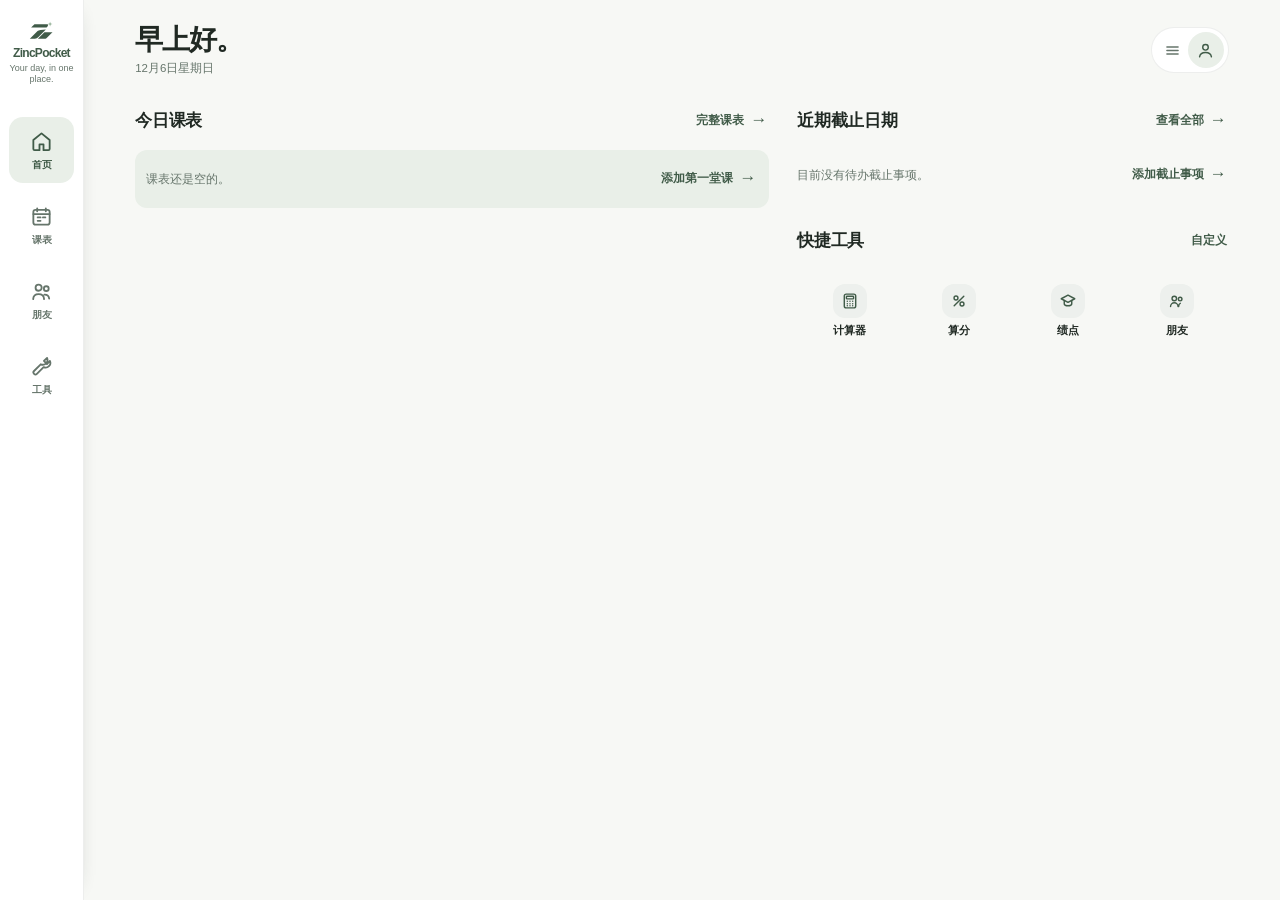
==== commit 76ddf157: "Publish site (2026-11-22 16:00)" ====
--- a/demo.html
+++ b/demo.html
@@ -10,15 +10,16 @@
 <meta name="theme-color" content="#F7F8F5">
 <meta name="apple-mobile-web-app-capable" content="yes">
 <meta name="mobile-web-app-capable" content="yes">
-<meta name="apple-mobile-web-app-title" content="Pocket">
+<meta name="apple-mobile-web-app-title" content="ZincPocket">
 <meta name="apple-mobile-web-app-status-bar-style" content="black-translucent">
-<title>Pocket</title>
+<title>ZincPocket</title>
 <link rel="manifest" href="manifest.json">
+<link rel="icon" type="image/svg+xml" href="./favicon.svg">
 <link rel="apple-touch-icon" href="apple-touch-icon.png" id="touchIcon">
-  <script type="module" crossorigin src="./assets/index-3Eqjo_22.js"></script>
-  <link rel="stylesheet" crossorigin href="./assets/index-CUQAbOZe.css">
+  <script type="module" crossorigin src="./assets/index-0vrqtXjg.js"></script>
+  <link rel="stylesheet" crossorigin href="./assets/index-Dy5sf76Z.css">
 <script>window.__FORCE_DEMO__ = true;</script>
-<script>window.BUILD = "v2ff370a8";</script>
+<script>window.BUILD = "vb79a4807";</script>
 <script>
 if ("serviceWorker" in navigator) addEventListener("load", function(){
   navigator.serviceWorker.register("sw.js", { updateViaCache: "none" })
@@ -47,7 +48,10 @@
 
 <nav id="primaryNav" class="primaryNav" aria-label="Primary navigation">
   <div class="primaryNavBrand">
-    <span class="primaryNavWord" translate="no">pocket.</span>
+    <div class="primaryNavBrandLine">
+      <span data-zinc-mark></span>
+      <span class="primaryNavWord" translate="no">ZincPocket</span>
+    </div>
     <small class="primaryNavTagline" lang="en" translate="no">Your day, in one place.</small>
   </div>
   <button type="button" data-act="navigate" data-dest="home">
--- a/assets/index-Dy5sf76Z.css
+++ b/assets/index-Dy5sf76Z.css
@@ -0,0 +1 @@
+:root{--bg:#f7f8f5;--card:#fff;--card2:#e9efe8;--line:#dce5da;--tx:#202923;--tx2:#66756b;--tx3:#5e6b62;--ac:#718b75;--ac2:#405b48;--ok:#2f7a4a;--warn:#8a5a00;--bad:#b42335;--bell:#d39a24;--bell2:#a87814;--onac:#fff;--onac2:#fff;--sky:#f7f8f5;--grad1:#718b75;--grad2:#405b48;--swoff:#dce5da;--swknob:#849489;--toastbg:#202923;--toasttx:#fff;--ring1:#b42335;--ring2:#d18a18;--demo1:#405b48;--demo2:#405b48;--shadow:#405b48;--plot1:#b42335;--plot2:#2f7a4a;--plot3:#5b3fd6;--plot4:#8a5a00;--surf-lo:#718b75;--surf-hi:#d6b76a;--r:18px}:root[data-theme=sky]{--bg:#e8f5fd;--card:#fff;--card2:#eaf4fc;--line:#cfe6f5;--tx:#123243;--tx2:#5d8299;--tx3:#6f93a8;--ac:#0086c9;--ac2:#0071a8;--ok:#12a150;--warn:#b06800;--bad:#e60012;--bell:#ffd93b;--bell2:#e0a000;--onac:#fff;--onac2:#fff;--sky:#fff;--grad1:#00a0e9;--grad2:#00669c;--swoff:#d5e7f2;--swknob:#a8c4d4;--toastbg:#123243;--toasttx:#fff;--ring1:#e60012;--ring2:#ff9d00;--demo1:#00a0e9;--demo2:#00669c;--shadow:#0a5c86;--plot1:#d92e1f;--plot2:#0a7f52;--plot3:#5b3fd6;--plot4:#a35a00;--surf-lo:#1a6fa8;--surf-hi:#e8a33a}:root[data-theme=gold]{--bg:#fff9e8;--card:#fff;--card2:#fff4d6;--line:#f1e0ac;--tx:#3d3218;--tx2:#8a7440;--tx3:#a08b52;--ac:#e8452f;--ac2:#b8341f;--ok:#12a150;--warn:#a86a00;--bad:#c9182b;--bell:#ffd800;--bell2:#d9a400;--onac2:#fff;--sky:#fffdf3;--grad1:#f5b400;--grad2:#c07d00;--swoff:#f0e3bc;--swknob:#c9b787;--toastbg:#3d3218;--toasttx:#fff;--ring1:#e8452f;--ring2:#ffb300;--demo1:#f5b400;--demo2:#c07d00;--shadow:#8a7440}:root[data-theme=rose]{--bg:#fdeef5;--card:#fff;--card2:#fdeff6;--line:#f6cfe0;--tx:#401f30;--tx2:#8d5a75;--tx3:#a3728c;--ac:#d6367f;--ac2:#a81f5f;--ok:#12a150;--warn:#b06800;--bad:#e11d48;--bell:#ffd93b;--bell2:#e0a000;--onac2:#fff;--sky:#fff5fa;--grad1:#f06eaa;--grad2:#a81f5f;--swoff:#f6d9e6;--swknob:#cba0b6;--toastbg:#401f30;--toasttx:#fff;--ring1:#e11d48;--ring2:#f06eaa;--demo1:#f06eaa;--demo2:#a81f5f;--shadow:#8d5a75}:root[data-theme=night]{--bg:#08131c;--card:#0f2231;--card2:#16303f;--line:#22455a;--tx:#e6f3fb;--tx2:#93b7cc;--tx3:#6d8fa5;--ac:#0086c9;--ac2:#5cc7f7;--ok:#3ddc84;--warn:#f5b942;--bad:#ff6b6b;--bell:#ffd93b;--bell2:#c99400;--onac2:#08131c;--sky:#00a0e938;--grad1:#7fd8ff;--grad2:#0086c9;--swoff:#22455a;--swknob:#6d8fa5;--toastbg:#e6f3fb;--toasttx:#08131c;--ring1:#e60012;--ring2:#ff9d00;--demo1:#0086c9;--demo2:#083b57;--shadow:#000;--plot1:#ff7a63;--plot2:#3ddc95;--plot3:#a892ff;--plot4:#f5b942;--surf-lo:#12506f;--surf-hi:#ffc866}:root[data-theme=cocoa]{--bg:#fdf3e3;--card:#fff;--card2:#fbf0dd;--line:#ecd9b6;--tx:#3a2a14;--tx2:#876840;--tx3:#9c8156;--ac:#b4661b;--ac2:#8d4d10;--ok:#12a150;--warn:#a86a00;--bad:#c9182b;--bell:#ffd93b;--bell2:#d9a400;--onac2:#fff;--sky:#fffaf0;--grad1:#c98a3a;--grad2:#8d4d10;--swoff:#eddfc4;--swknob:#c2ab86;--toastbg:#3a2a14;--toasttx:#fff;--ring1:#c9182b;--ring2:#e08a00;--demo1:#c98a3a;--demo2:#8d4d10;--shadow:#876840}:root{--mono:ui-monospace,SFMono-Regular,"SF Mono","Cascadia Mono","Roboto Mono", "DejaVu Sans Mono",Menlo,Consolas,monospace;--fs-2xs:10.5px;--fs-xs:11.5px;--fs-sm:13px;--fs-md:15px;--fs-lg:17px;--fs-xl:20px;--fs-2xl:26px;--fs-3xl:34px;--sp-1:4px;--sp-2:8px;--sp-3:12px;--sp-4:16px;--sp-5:20px;--sp-6:24px;--sp-8:32px;--sp-10:40px;--r-xs:8px;--r-sm:12px;--r-md:16px;--r-lg:20px;--r-xl:26px;--r-full:999px;--edge:color-mix(in srgb, var(--tx) 8%, transparent);--e1:0 1px 2px color-mix(in srgb, var(--shadow) 14%, transparent);--e2:0 6px 16px -10px color-mix(in srgb, var(--shadow) 55%, transparent);--e3:0 18px 40px -22px color-mix(in srgb, var(--shadow) 70%, transparent);--mo-1:.12s;--mo-2:.2s;--mo-3:.32s;--mo-4:.46s;--ease:cubic-bezier(.32,.72,0,1);--ease-out:cubic-bezier(.16,1,.3,1)}.cloudbtn{border:1px solid var(--line);background:var(--card);color:var(--tx2);cursor:pointer;border-radius:99px;padding:7px 12px;font-family:inherit;font-size:14px;line-height:1;position:absolute;top:16px;left:92px}.cloudbtn:active{border-color:var(--ac)}.cloudbtn.on{border-color:var(--ok);color:var(--ok)}.acct{background:var(--card2);border:1px solid var(--line);border-radius:13px;align-items:center;gap:12px;margin-bottom:16px;padding:14px 15px;display:flex}.acct .av{background:var(--ac2);width:40px;height:40px;color:var(--onac2);border-radius:50%;flex:none;justify-content:center;align-items:center;font-size:17px;font-weight:700;display:flex}.acct .ai{flex:1;min-width:0}.acct .ai b{text-overflow:ellipsis;white-space:nowrap;font-size:14px;display:block;overflow:hidden}.acct .ai small{color:var(--tx2);font-size:12px}.tabs2{background:var(--card2);border-radius:11px;gap:5px;margin-bottom:16px;padding:4px;display:flex}.tabs2 button{color:var(--tx2);cursor:pointer;background:0 0;border:0;border-radius:8px;flex:1;padding:9px;font-family:inherit;font-size:13.5px;font-weight:700}.tabs2 button.on{background:var(--ac2);color:var(--onac2)}.idhint{background:var(--card2);color:var(--tx2);border-left:3px solid var(--line);border-radius:9px;margin:-9px 0 15px;padding:9px 12px;font-size:12.5px;line-height:1.6}.idhint.good{border-left-color:var(--ok)}.idhint.warn{border-left-color:var(--warn)}.idhint b{color:var(--tx)}.forgot{width:100%;color:var(--ac2);cursor:pointer;text-align:center;background:0 0;border:0;margin:0 0 6px;padding:9px;font-family:inherit;font-size:13px;font-weight:600;text-decoration:underline;display:block}.pushbox{margin:0 0 16px}.pushtog{text-align:left;border:2px solid var(--line);background:var(--card2);width:100%;color:var(--tx);cursor:pointer;border-radius:13px;padding:14px 16px;font-family:inherit;transition:all .15s;display:block}.pushtog .pt{font-size:14.5px;font-weight:700;display:block}.pushtog .ps{color:var(--tx2);margin-top:3px;font-size:12px;line-height:1.55;display:block}.pushtog.on{border-color:var(--ok);background:var(--card)}.pushtog.on .pt{color:var(--ok)}.pushtog:disabled{opacity:.5}.pushmsg{background:var(--card2);color:var(--tx2);border-left:3px solid var(--line);border-radius:9px;margin-top:9px;padding:10px 12px;font-size:12.5px;line-height:1.65}.pushmsg.ok{border-left-color:var(--ok)}.pushmsg.bad{border-left-color:var(--bad);color:var(--bad)}.pushmsg b{color:var(--tx)}.pwrow{align-items:stretch;gap:8px;display:flex}.pwrow input{flex:1;min-width:0}.pweye{border:1px solid var(--line);background:var(--card2);color:var(--tx2);cursor:pointer;white-space:nowrap;border-radius:11px;flex:none;padding:0 14px;font-family:inherit;font-size:12.5px;font-weight:700}.pweye:active{border-color:var(--ac);color:var(--ac2)}.cloudmsg{background:var(--card2);border-left:4px solid var(--bad);color:var(--bad);border-radius:10px;margin:0 0 14px;padding:11px 13px;font-size:13px;line-height:1.65}.cloudmsg.ok{border-left-color:var(--ok);color:var(--ok)}.cloudmsg.busy{border-left-color:var(--ac);color:var(--tx2)}.friendMode{margin-top:10px}.friendMode .shellBtns{flex-wrap:wrap;margin-top:6px}.friendTt{margin:4px 0 16px}.friendTt .ttrow{cursor:default}.vtabs{background:var(--card);border-radius:12px;gap:5px;margin:0 0 12px;padding:4px;display:flex}.vtabs button{min-height:44px;color:var(--tx2);cursor:pointer;background:0 0;border:0;border-radius:9px;flex:1;padding:9px 4px;font-family:inherit;font-size:13.5px;font-weight:700;transition:all .15s}.vtabs button.on{background:var(--ac2);color:var(--onac2)}.vnav{align-items:center;gap:10px;margin:0 0 12px;display:flex}.vnav button{border:1px solid var(--line);background:var(--card);width:44px;min-width:44px;height:44px;min-height:44px;color:var(--tx2);cursor:pointer;border-radius:11px;flex:none;font-family:inherit;font-size:16px;line-height:1}.vnav button:active{border-color:var(--ac);color:var(--ac2)}.vnav .vt{text-align:center;font-variant-numeric:tabular-nums;flex:1;font-size:15px;font-weight:700}.vnav .vt small{color:var(--tx3);margin-top:2px;font-size:11.5px;font-weight:600;display:block}.vnav .today{flex:none;width:auto;min-width:44px;padding:0 13px;font-size:12.5px;font-weight:700}.mgrid{grid-template-columns:30px repeat(7,1fr);align-items:stretch;gap:4px;display:grid}.mwk{background:var(--card2);color:var(--ac2);font-variant-numeric:tabular-nums;border-radius:8px;justify-content:center;align-items:center;font-size:10.5px;font-weight:700;line-height:1;display:flex}.mwk.out{color:var(--tx3);opacity:.5;background:0 0}.mwk.now{background:var(--ac2);color:var(--onac2)}.mgrid .wh{text-align:center;color:var(--tx3);letter-spacing:.04em;padding:2px 0 5px;font-size:11px;font-weight:700}.mcell{aspect-ratio:1;background:var(--card);min-width:44px;min-height:44px;color:var(--tx);cursor:pointer;border:1px solid #0000;border-radius:10px;flex-direction:column;justify-content:flex-start;align-items:center;gap:3px;padding:5px 2px 0;font-family:inherit;display:flex;position:relative;overflow:hidden}.mcell .dn{font-variant-numeric:tabular-nums;font-size:13px;font-weight:600;line-height:1}.mcell .dots{flex-wrap:wrap;justify-content:center;gap:2.5px;padding:0 2px;display:flex}.mcell .dots i{background:var(--ac);border-radius:50%;width:5px;height:5px;display:block}.mcell .dots i.off{background:var(--tx3);opacity:.5}.mcell .more{color:var(--tx3);font-variant-numeric:tabular-nums;font-size:9.5px}.mcell.dim{opacity:.32}.mcell.today{border-color:var(--ac);background:var(--card2)}.mcell.today .dn{color:var(--ac2)}.mcell.sel{background:var(--ac2)}.mcell.sel .dn{color:var(--onac2)}.mcell.sel .dots i{background:var(--onac2)}.mcell.wknd .dn{color:var(--tx3)}.mcell.sel.wknd .dn{color:var(--onac2)}.mday{margin-top:16px}.mday h4{color:var(--tx2);margin:0 0 8px 4px;font-size:12.5px;font-weight:700}.dayhead{align-items:baseline;gap:10px;margin:0 0 12px 4px;display:flex}.dayhead .big{font-variant-numeric:tabular-nums;letter-spacing:-.02em;font-size:30px;font-weight:300;line-height:1}.dayhead .wd{font-size:14px;font-weight:700}.dayhead .wk{color:var(--tx3);margin-left:auto;font-size:12px;font-weight:600}.offbtn{border:1px solid var(--line);background:var(--card);width:100%;color:var(--tx);cursor:pointer;border-radius:13px;justify-content:center;align-items:center;gap:8px;margin:0 0 12px;padding:13px 14px;font-family:inherit;font-size:14px;font-weight:700;display:flex}.offbtn:active{border-color:var(--ac);color:var(--ac2)}.offbtn .cnt{background:var(--warn);color:#fff;font-variant-numeric:tabular-nums;border-radius:99px;margin-left:auto;padding:2px 9px;font-size:12px}.kinds{border:1px solid var(--line);background:var(--card2);border-radius:12px;margin:0 0 16px;overflow:hidden}.kinds summary{cursor:pointer;color:var(--tx);align-items:center;gap:9px;padding:12px 15px;font-size:13.5px;font-weight:700;list-style:none;display:flex}.kinds summary::-webkit-details-marker{display:none}.kinds summary:after{content:"+";color:var(--tx3);margin-left:auto;font-size:18px;font-weight:400}.kinds[open] summary:after{content:"−"}.kinds[open] summary{border-bottom:1px solid var(--line)}.kinds .hint{margin:12px 12px 10px}.kindrow{text-align:left;border:0;border-top:1px solid var(--line);width:100%;color:var(--tx);cursor:pointer;background:0 0;align-items:center;gap:11px;padding:11px 15px;font-family:inherit;font-size:14px;display:flex}.kindrow.subj{border-top-width:2px}.kindrow.subj .knm{font-size:14.5px;font-weight:800}.kindrow.kid{background:var(--card2);padding-left:30px}.kindrow.kid .knm{color:var(--tx2);font-size:13px;font-weight:600}.kindrow .knm{font-weight:700}.kindrow .kct{color:var(--tx3);font-variant-numeric:tabular-nums;font-size:12px}.kindrow .kst{color:var(--warn);margin-left:auto;font-size:12px;font-weight:700}.kindrow.on .kst{color:var(--ok)}.rm.moved{color:var(--ac2);font-weight:700}.qbar{color:var(--tx2);background:var(--card);border:1px dashed var(--line);border-radius:12px;align-items:center;gap:8px;margin-bottom:13px;padding:10px 14px;font-size:12.5px;font-weight:600;display:flex}.frhome{background:color-mix(in srgb, var(--ac) 14%, var(--card));border:1px solid color-mix(in srgb, var(--ac) 22%, var(--line));border-radius:16px;align-items:center;gap:12px;margin:0 0 16px;padding:14px 16px;display:flex}.frhome .frtx{text-align:left;flex:1;min-width:0}.frhome .frtx b{font-size:15px;font-weight:700;display:block}.frhome .frtx p{color:var(--tx2);margin:4px 0 0;font-size:12px;font-weight:600;line-height:1.45}.frhome button{background:var(--ac2);color:var(--onac2);font:inherit;cursor:pointer;border:0;border-radius:12px;flex:none;padding:10px 16px;font-size:14px;font-weight:700}.frhome button:active{transform:scale(.97)}.friendMe{text-align:center;align-items:center;gap:var(--sp-2);margin:var(--sp-2) 0 var(--sp-3);flex-direction:column;display:flex}.friendFace{cursor:pointer;border-radius:50%;flex:none;width:120px;height:120px;position:relative}.friendFace input{opacity:0;cursor:pointer;border:0;border-radius:50%;width:100%;height:100%;margin:0;padding:0;font-size:0;position:absolute;top:0;bottom:0;left:0;right:0}.friendPic{object-fit:cover;background:var(--fill);border:3px solid var(--edge);box-sizing:border-box;border-radius:50%;width:120px;height:120px;display:block}.friendPic.blank{color:var(--tx2);place-items:center;font-size:42px;font-weight:800;display:grid}.chatBubble{background:var(--fill);border-radius:12px;margin:8px 0;padding:8px 12px}.chatBubble.me{background:color-mix(in srgb, var(--ac) 18%, var(--card))}.chatBubble b{margin-bottom:2px;font-size:11px;display:block}.chatBubble p{margin:0;font-size:14px;line-height:1.4}.item.flat{padding-right:15px}.item.flat .info{padding-right:0}.tt{flex-direction:column;gap:13px;display:flex}.ttday{background:var(--card);border-radius:var(--r);overflow:hidden}.ttday.today{box-shadow:0 0 0 2px var(--ac)}.ttdh{border-bottom:1px solid var(--line);align-items:baseline;gap:9px;padding:11px 15px 10px;font-size:14.5px;font-weight:800;display:flex}.ttdh .dd{color:var(--tx3);font-variant-numeric:tabular-nums;font-size:12px;font-weight:600}.ttdh .tag{letter-spacing:.06em;background:var(--ac2);color:var(--onac2);border-radius:99px;margin-left:auto;padding:2px 9px;font-size:10.5px;font-weight:800}.ttrow{border-top:1px solid var(--line);align-items:stretch;gap:11px;padding:11px 15px;display:flex}.ttrow:first-of-type{border-top:0}.ttrowMain{-webkit-appearance:none;appearance:none;min-width:0;color:inherit;font:inherit;text-align:left;cursor:pointer;background:0 0;border:0;flex:1;align-items:stretch;gap:11px;padding:0;display:flex}.ttt{text-align:right;font-variant-numeric:tabular-nums;flex:none;width:52px;padding-top:1px}.ttt b{letter-spacing:-.02em;font-size:18px;font-weight:700;line-height:1.15;display:block}.ttt i{color:var(--tx3);margin-top:2px;font-size:11.5px;font-style:normal;display:block}.ttbar{background:var(--ac);opacity:.55;border-radius:3px;flex:none;width:3px}.ttinfo{flex:1;min-width:0;padding-top:1px}.ttinfo>b{text-overflow:ellipsis;white-space:nowrap;font-size:15px;font-weight:700;line-height:1.3;display:block;overflow:hidden}.ttinfo>small{color:var(--tx2);text-overflow:ellipsis;white-space:nowrap;margin-top:3px;font-size:12px;display:block;overflow:hidden}@media (max-width:819px){.ttinfo>b,.ttinfo>small{white-space:normal;overflow-wrap:anywhere;-webkit-line-clamp:2;line-clamp:2;-webkit-box-orient:vertical;display:-webkit-box}}.ttk{width:23px;height:23px;color:var(--onac2);border-radius:8px;flex:none;align-self:center;place-items:center;font-size:11px;font-weight:800;display:grid}.ttk.lecture{background:var(--ac2)}.ttk.tutorial{background:var(--ok)}.ttk.practical{background:var(--warn)}.ttsw{align-self:center;width:44px;min-width:44px;height:44px;min-height:44px;margin-left:0}.ttsw:before{width:40px;height:24px;top:10px;left:2px}.ttsw:after{width:18px;height:18px;top:13px;left:5px}.ttsw.on:after{left:23px}.ttrow.off>:not(.ttsw){opacity:.5}.ttrow.off .ttt b,.ttrow.off .ttinfo>b{text-decoration:line-through}.ttrow.off .ttbar{background:var(--tx3)}.offrow .opt{color:var(--warn);border:1px solid var(--warn);border-radius:5px;margin-left:5px;padding:0 4px;font-size:11px;font-weight:700}.offday{margin-bottom:14px}.offday h4{color:var(--tx2);letter-spacing:.05em;margin:0 0 7px 3px;font-size:12px;font-weight:700}.offrow{text-align:left;border:1px solid var(--line);background:var(--card2);width:100%;color:var(--tx);cursor:pointer;border-radius:12px;align-items:center;gap:12px;margin-bottom:6px;padding:12px 14px;font-family:inherit;font-size:14px;display:flex}.offrow .ot{font-variant-numeric:tabular-nums;min-width:46px;color:var(--tx2);flex:none;font-weight:600}.offrow .onm{text-overflow:ellipsis;white-space:nowrap;flex:1;min-width:0;font-weight:600;overflow:hidden}.offrow .ofacts{color:var(--tx2);white-space:normal;overflow-wrap:anywhere;margin-top:2px;font-size:12px;font-weight:600;display:block}.offrow .ost{color:var(--ok);flex:none;font-size:12px;font-weight:700}.offrow.off{background:0 0;border-style:dashed}.offrow.off .onm,.offrow.off .ot{opacity:.55;text-decoration:line-through}.offrow.off .ost{color:var(--warn)}.helpbtn{border:1px solid var(--line);background:var(--card);color:var(--tx2);cursor:pointer;border-radius:99px;padding:7px 12px;font-family:inherit;font-size:14px;font-weight:700;line-height:1;position:absolute;top:16px;left:46px}.helpbtn:active{border-color:var(--ac)}.help details{border:1px solid var(--line);background:var(--card2);border-radius:12px;margin-bottom:9px;overflow:hidden}.help summary{cursor:pointer;align-items:center;gap:10px;padding:13px 15px;font-size:14.5px;font-weight:700;list-style:none;display:flex}.help summary::-webkit-details-marker{display:none}.help summary:after{content:"+";color:var(--tx3);margin-left:auto;font-size:19px;font-weight:400;line-height:1}.help details[open] summary:after{content:"−"}.help details[open] summary{border-bottom:1px solid var(--line)}.help .hb{color:var(--tx2);padding:13px 15px;font-size:13.5px;line-height:1.8}.help .hb b{color:var(--tx)}.help .hb code{color:var(--ac2);overflow-wrap:break-word;font-family:ui-monospace,Menlo,Consolas,monospace;font-size:.92em}.help .hb p{margin:0 0 9px}.help .hb p:last-child{margin-bottom:0}.help .hb ul{margin:0 0 9px;padding-left:19px}.help .hb li{margin-bottom:4px}.help .n{background:var(--bell);color:#4a3200;font-variant-numeric:tabular-nums;border-radius:50%;flex:none;justify-content:center;align-items:center;width:24px;height:24px;font-size:12.5px;font-weight:700;display:flex}.themebtn{border:1px solid var(--line);background:var(--card);color:var(--tx2);cursor:pointer;border-radius:99px;padding:7px 12px;font-family:inherit;font-size:14px;line-height:1;position:absolute;top:16px;left:0}.themebtn:active{border-color:var(--ac)}.themeopts{grid-template-columns:repeat(2,minmax(0,1fr));gap:9px;display:grid}.themeopt{-webkit-appearance:none;appearance:none;border:1px solid var(--line);background:var(--card);min-height:56px;color:var(--tx);font:inherit;text-align:left;cursor:pointer;border-radius:12px;grid-template-columns:auto minmax(0,1fr) auto;align-items:center;gap:10px;padding:9px 11px;font-size:13px;font-weight:600;line-height:1.25;transition:background-color .15s linear,border-color .15s linear,transform .15s;display:grid}.themeopt .sw3{flex:none;gap:3px;display:flex}.themeopt .sw3 i{border:1px solid color-mix(in srgb,var(--tx) 16%,transparent);border-radius:50%;width:12px;height:12px;display:block}.themeopt .themeLabel{text-overflow:ellipsis;white-space:nowrap;min-width:0;overflow:hidden}.themeopt .themeCheck{width:18px;height:18px;color:var(--accent-strong);place-items:center;font-size:14px;font-weight:800;display:grid}.themeopt.on{border-color:var(--accent-strong);background:var(--surface-soft)}.themeopt:active{transform:translateY(1px)}@media (max-width:380px){.themeopts{grid-template-columns:1fr}}*{box-sizing:border-box;-webkit-tap-highlight-color:transparent}html,body{overscroll-behavior:none;width:100%;margin:0;padding:0;overflow:hidden}html{height:100%;min-height:100%}:root{--safe-bottom:max(0px, env(safe-area-inset-bottom) - var(--vp-gap,0px))}body{width:100%;height:100dvh;height:var(--app-h,100dvh);background:var(--bg);color:var(--tx);font:var(--fs-md)/1.55 -apple-system,BlinkMacSystemFont,"Segoe UI Variable Text", "Segoe UI","PingFang SC","Hiragino Sans GB","Microsoft YaHei",sans-serif;-webkit-font-smoothing:antialiased;-moz-osx-font-smoothing:grayscale;text-rendering:optimizelegibility;font-variant-numeric:tabular-nums;font-feature-settings:"tnum" 1,"cv01" 1;touch-action:manipulation;-webkit-user-select:none;user-select:none;-webkit-touch-callout:none;background-image:none;position:fixed;top:0;left:0}input,textarea,select,[contenteditable],.selectable{-webkit-user-select:text;user-select:text;-webkit-touch-callout:default}img,svg{-webkit-user-drag:none;user-drag:none}.wrap{max-width:640px;padding:env(safe-area-inset-top) 16px calc(104px + env(safe-area-inset-bottom));overscroll-behavior:none;-webkit-overflow-scrolling:touch;touch-action:pan-y;margin:0 auto;position:absolute;top:0;bottom:0;left:0;right:0;overflow:hidden auto}.homeCrown .mascot{margin:0 0 4px}.homeCrown .mascot svg{width:72px;height:78px}.mascot svg{filter:drop-shadow(0 7px 14px #0a5c863d);animation:3.6s ease-in-out infinite markfloat}@keyframes markfloat{50%{transform:translateY(-5px)}}@media (prefers-reduced-motion:reduce){.mascot svg{animation:none}}.clock{text-align:center;padding:56px 0 18px;position:relative}.langbtn{z-index:60;border:1px solid var(--line);background:var(--card);color:var(--tx2);cursor:pointer;letter-spacing:.05em;border-radius:99px;padding:7px 13px;font-family:inherit;font-size:12px;font-weight:700;position:absolute;top:16px;right:0}.langbtn:active{border-color:var(--ac);color:var(--ac2)}.clock .t{letter-spacing:-.03em;font-variant-numeric:tabular-nums;background:linear-gradient(180deg,var(--grad1),var(--grad2));color:#0000;-webkit-background-clip:text;background-clip:text;font-size:clamp(56px,19vw,86px);font-weight:200;line-height:1}.clock .t .sec{color:var(--tx3);-webkit-text-fill-color:var(--tx3);letter-spacing:0;margin-left:8px;font-size:.34em;font-weight:400}.clock .wd{background:var(--ac2);color:var(--onac2);letter-spacing:.06em;box-shadow:none;border-radius:999px;margin:14px 0 6px;padding:7px 20px;font-size:17px;font-weight:600;display:inline-block}.clock .mascot{margin-bottom:2px;line-height:0;display:inline-block;position:relative}.clock .mascot svg{pointer-events:none;width:84px;height:91px;margin:0 auto;display:block}.clockbadges{grid-template-columns:1fr 1fr;gap:8px;margin-top:11px;display:grid}.clockbadges>button{box-sizing:border-box;width:100%;margin:0}.clock .d{color:var(--tx2);font-variant-numeric:tabular-nums;font-size:14px}.dot{background:var(--tx3);vertical-align:1px;border-radius:50%;width:6px;height:6px;margin-right:6px;display:inline-block}.dot.on{background:var(--ok);box-shadow:0 0 8px var(--ok)}.dot.off{background:var(--bad)}.netinfo{color:var(--tx3);cursor:pointer;background:0 0;border:1px solid #0000;border-radius:99px;margin:9px auto 0;padding:4px 12px;font-family:inherit;font-size:11.5px;font-weight:600;display:block}.netinfo.warn2{color:var(--warn);border-color:#f59e0b52}.wkbadge{border:1px solid var(--line);background:var(--card);color:var(--tx2);cursor:pointer;border-radius:99px;margin-top:11px;padding:6px 15px;font-family:inherit;font-size:12.5px;font-weight:700;display:inline-block}.wkbadge b{color:var(--ac2)}.wkbadge.out{border-color:#f59e0b66}.wkbadge.out b{color:var(--warn)}.wkstrip{scrollbar-width:none;-webkit-overflow-scrolling:touch;overscroll-behavior-x:contain;touch-action:pan-x pan-y;scroll-snap-type:x proximity;gap:7px;padding:2px 4px 10px;scroll-padding-inline:12px;display:flex;overflow-x:auto}.wkstrip::-webkit-scrollbar{display:none}@media (max-width:819px){.wkstrip{padding-right:28px;-webkit-mask-image:linear-gradient(90deg,#000 calc(100% - 28px),#0000);mask-image:linear-gradient(90deg,#000 calc(100% - 28px),#0000)}}.wkstrip button{scroll-snap-align:center;border:1px solid var(--line);background:var(--card);min-width:56px;min-height:44px;color:var(--tx2);cursor:pointer;border-radius:12px;flex:none;padding:9px 6px;font-family:inherit;font-size:12px;font-weight:700;line-height:1.35}.wkstrip button .n{color:var(--tx);font-size:15px;display:block}.wkstrip button .r{color:var(--tx3);font-size:10px;font-weight:600;display:block}.wkstrip button.now{border-color:var(--ac2)}.wkstrip button.now .n{color:var(--ac2)}.wkstrip button.sel{background:var(--ac2);border-color:var(--ac2)}.wkstrip button.sel .n,.wkstrip button.sel .r{color:var(--onac2)}.daycard{background:var(--card);border-radius:var(--r);border:1px solid #0000;margin-bottom:10px;overflow:hidden}.daycard.today{border-color:var(--ac)}.daycard>.dh{align-items:baseline;gap:9px;padding:11px 15px 9px;display:flex}.daycard>.dh .dw{font-size:13px;font-weight:700}.daycard>.dh .dd{color:var(--tx3);font-variant-numeric:tabular-nums;font-size:12px}.daycard>.dh .tag{color:var(--ac2);letter-spacing:.05em;margin-left:auto;font-size:10.5px;font-weight:700}.daycard.today>.dh .dw{color:var(--ac2)}.daycard>.dh.nil{opacity:.42}.daycard .item{padding-left:15px}.rolebtn{border:1px solid var(--line);background:var(--card);color:var(--tx2);cursor:pointer;border-radius:99px;margin:11px 0 0 7px;padding:6px 15px;font-family:inherit;font-size:12.5px;font-weight:700;display:inline-block}.rolebtn:active{border-color:var(--ac);color:var(--ac2)}.rolebtn.quiet{background:var(--ac2);color:var(--onac2);border-color:var(--ac2)}.roleopts{flex-direction:column;gap:10px;display:flex}.roleopt{text-align:left;border:2px solid var(--line);background:var(--card2);width:100%;color:var(--tx);cursor:pointer;border-radius:15px;align-items:center;gap:14px;padding:15px 16px;font-family:inherit;font-size:15px;font-weight:700;transition:all .15s;display:flex}.roleopt .em{flex:none;font-size:26px;line-height:1}.roleopt .rt{flex:1;min-width:0}.roleopt .rn{display:block}.roleopt .rd{color:var(--tx2);margin-top:3px;font-size:12px;font-weight:600;display:block}.roleopt .tick{border:2px solid var(--line);color:#0000;border-radius:50%;flex:none;justify-content:center;align-items:center;width:26px;height:26px;font-size:14px;font-weight:700;display:flex}.roleopt.on{border-color:var(--ac);background:var(--card)}.roleopt.on .tick{background:var(--ac2);border-color:var(--ac2);color:var(--onac2)}.roleopt:active{transform:scale(.99)}.rolehint{background:var(--card2);border-left:4px solid var(--bell);color:var(--tx2);border-radius:10px;margin:14px 0 0;padding:11px 13px;font-size:12.5px;line-height:1.7}.rolehint b{color:var(--tx)}.act button:disabled{opacity:.4}.modes{background:var(--card);border-radius:14px;gap:6px;margin:4px 0 20px;padding:5px;display:flex}.modes[hidden]{display:none}.modes button{color:var(--tx2);cursor:pointer;background:0 0;border:0;border-radius:10px;flex:1;padding:11px 4px;font-family:inherit;font-size:14px;font-weight:600;transition:all .18s}.modes button .em{margin-bottom:2px;font-size:17px;display:block}.modes button.on{background:var(--ac2);color:var(--onac2);box-shadow:none}#demoBar{background:var(--ac2);color:var(--onac2);border-radius:var(--r);margin-bottom:16px;padding:15px 16px;font-size:12.5px;line-height:1.65}#demoBar.lost{background:var(--bad)}#demoBar b{margin-bottom:4px;font-size:15px;display:block}#demoBar .dbtns{gap:9px;margin-top:12px;display:flex}#demoBar button{cursor:pointer;color:inherit;background:0 0;border:1px solid;border-radius:10px;flex:1;padding:10px;font-family:inherit;font-size:13px;font-weight:700}.ring{background:linear-gradient(135deg,var(--ring1),var(--ring2));border-radius:var(--r);margin-bottom:16px;padding:18px;animation:1s infinite pulse}@keyframes pulse{50%{filter:brightness(1.22)}}.ring h3{margin:0 0 3px;font-size:19px}.ring p{opacity:.9;margin:0 0 14px;font-size:13px}.ring .btns{gap:10px;display:flex}.ring button{cursor:pointer;color:#fff;background:#fff3;border:0;border-radius:11px;flex:1;padding:13px;font-family:inherit;font-size:15px;font-weight:700}.ring button.main{color:#e60012;background:#fff}.sec-h{justify-content:space-between;align-items:center;margin:22px 4px 10px;display:flex}.sec-h h2{color:var(--tx2);letter-spacing:.09em;text-transform:uppercase;margin:0;font-size:13px;font-weight:700}.sec-h .lnk{color:var(--ac2);cursor:pointer;font-size:13px;font-weight:600}.card{background:var(--card);border-radius:var(--r);overflow:hidden}.item{border-bottom:1px solid var(--line);align-items:center;gap:13px;padding:14px 15px;display:flex}.item:last-child{border-bottom:0}.item.off{opacity:.42}.item.next{background:linear-gradient(90deg,#00a0e924,#0000)}.itemMain{-webkit-appearance:none;appearance:none;min-width:0;color:inherit;font:inherit;text-align:left;cursor:pointer;background:0 0;border:0;flex:1;align-items:center;gap:13px;padding:0;display:flex}.item .time{font-variant-numeric:tabular-nums;letter-spacing:-.02em;min-width:82px;font-size:26px;font-weight:300}.item .info{flex:1;min-width:0}.item .info b{white-space:nowrap;text-overflow:ellipsis;font-size:15px;font-weight:600;display:block;overflow:hidden}.item .info small{color:var(--tx2);margin-top:2px;font-size:12px;display:block}.item .info .lead{color:var(--warn);font-weight:600}.item .info .rm{color:var(--tx3)}.sw{-webkit-appearance:none;appearance:none;width:46px;min-width:46px;height:44px;min-height:44px;color:inherit;font:inherit;cursor:pointer;background:0 0;border:0;border-radius:99px;flex:none;padding:0;transition:all .2s;display:block;position:relative}.sw:before{content:"";background:var(--swoff);border-radius:99px;width:46px;height:28px;transition:all .2s;position:absolute;top:8px;left:0}.sw:after{content:"";background:var(--swknob);border-radius:50%;width:22px;height:22px;transition:all .2s;position:absolute;top:11px;left:3px}.sw.on:before{background:var(--ac)}.sw.on:after{background:#fff;left:21px}.empty{text-align:center;color:var(--tx3);padding:44px 20px}.empty .em{margin-bottom:10px;font-size:42px}.empty p{margin:0 0 4px;font-size:14px}.daygrp{margin-bottom:14px}.daygrp>h4{color:var(--tx2);letter-spacing:.06em;margin:0 0 7px 4px;font-size:12px;font-weight:700}.daygrp>h4 .today{color:var(--ac2)}.actionbar{z-index:40;max-width:640px;padding:12px 16px calc(14px + var(--safe-bottom));background:linear-gradient(180deg,transparent,var(--bg) 26%);gap:10px;margin:0 auto;display:flex;position:fixed;bottom:0;left:0;right:0}.ab{cursor:pointer;background:var(--card2);color:var(--tx);border:0;border:1px solid var(--line);box-shadow:0 10px 26px -14px var(--shadow);border-radius:15px;flex:1;justify-content:center;align-items:center;gap:8px;padding:16px 10px;font-family:inherit;font-size:15px;font-weight:700;display:flex}.ab .ic{font-size:18px;line-height:1}.ab.main{background:var(--ac2);color:var(--onac2);border-color:var(--ac2);box-shadow:none}.ab:active{transform:scale(.975)}.ttSchedulePage .actionbar{z-index:auto;width:min(640px,100%);max-width:640px;margin:var(--sp-4) auto var(--sp-5);background:0 0;padding:0;position:static;top:auto;bottom:auto;left:auto;right:auto}@media (max-width:360px){.ttSchedulePage .actionbar{flex-direction:column}.ttSchedulePage .actionbar .ab{width:100%}}.occhead{align-items:center;gap:14px;margin-bottom:14px;display:flex}.occhead .occt{font-variant-numeric:tabular-nums;letter-spacing:-.02em;font-size:32px;font-weight:200}.occhead b{font-size:17px;font-weight:600;display:block}.occhead small{color:var(--tx2);font-size:12.5px}.occbadge{background:var(--card2);color:var(--tx2);border-radius:11px;margin-bottom:16px;padding:11px 13px;font-size:12.5px;line-height:1.6}.occbadge.off{color:var(--warn);background:#f59e0b21}.occacts{gap:11px;display:flex}.occacts button{cursor:pointer;border:0;border-radius:13px;flex:1;padding:15px 10px;font-family:inherit;font-size:14px;font-weight:700}.occmove{border:1px dashed var(--line);width:100%;color:var(--tx2);cursor:pointer;background:0 0;border-radius:12px;margin-top:11px;padding:13px;font-family:inherit;font-size:13.5px;font-weight:700;display:block}.occmove:active{border-color:var(--ac);color:var(--ac2)}.ttDayRow.skip{opacity:.45}.ttDayRow.skip .shellT{text-decoration:line-through}.ttCell.holi .ttNum{color:var(--ac2);font-weight:800}.item.skip{opacity:.45}.item .info .cx{color:var(--warn);font-weight:700}.mask{-webkit-backdrop-filter:blur(3px);backdrop-filter:blur(3px);z-index:50;background:#083c5870;display:none;position:fixed;top:0;bottom:0;left:0;right:0}.mask.on{display:block}.sheet{z-index:51;background:var(--card);overscroll-behavior:none;-webkit-overflow-scrolling:touch;max-height:92dvh;padding:8px 18px calc(26px + var(--safe-bottom));border-radius:22px 22px 0 0;transition:transform .26s cubic-bezier(.32,.72,0,1);position:fixed;bottom:0;left:0;right:0;overflow-y:auto;transform:translateY(100%)}.sheet.on{transform:translateY(0)}.grip{background:var(--line);border-radius:9px;width:38px;height:4px;margin:8px auto 14px}.sheet h3{text-align:center;margin:0 0 18px;font-size:19px}label.f{margin-bottom:15px;display:block}label.f>span{color:var(--tx2);letter-spacing:.04em;margin-bottom:7px;font-size:12px;font-weight:600;display:block}input,select,textarea{border:1px solid var(--line);background:var(--card2);width:100%;color:var(--tx);border-radius:11px;padding:13px;font-family:inherit;font-size:16px}textarea{resize:vertical;min-height:150px;font-family:ui-monospace,SFMono-Regular,Menlo,Consolas,monospace;font-size:14px;line-height:1.7}input[type=time]{text-align:center;font-variant-numeric:tabular-nums;font-size:24px;font-weight:300}.trange{align-items:center;gap:8px;display:flex}.trange input{flex:1;min-width:0;padding:11px 4px;font-size:20px}.trange .dash{color:var(--tx3);flex:none;font-size:17px}input:focus,select:focus,textarea:focus{border-color:var(--ac);outline:0}.days{gap:6px;display:flex}.days button{aspect-ratio:1;border:1px solid var(--line);background:var(--card2);color:var(--tx2);cursor:pointer;border-radius:11px;flex:1;font-family:inherit;font-size:15px;font-weight:600;transition:all .15s}.days button.on{background:var(--ac2);border-color:var(--ac2);color:var(--onac2)}.wkpick{align-items:center;gap:8px;margin-top:9px;display:flex}.wkpick>span{color:var(--tx3);flex:none;font-size:12px}.wkpick select{flex:1;min-width:0;padding:9px;font-size:14px}.chips{flex-wrap:wrap;gap:7px;margin-top:9px;display:flex}.chips button{border:1px solid var(--line);color:var(--tx2);cursor:pointer;background:0 0;border-radius:99px;padding:7px 14px;font-family:inherit;font-size:12.5px;font-weight:600}.chips button.on{background:var(--ac2);border-color:var(--ac2);color:var(--onac2)}.row{gap:11px;display:flex}.row>*{flex:1}.testring{border:1px dashed var(--line);width:100%;color:var(--tx2);cursor:pointer;background:0 0;border-radius:11px;margin:0 0 15px;padding:11px;font-family:inherit;font-size:13px;font-weight:700;display:block}.testring:active{border-color:var(--ac);color:var(--ac2)}.chrow{gap:10px;display:flex}.chbtn{border:1px solid var(--line);background:var(--card2);color:var(--tx2);cursor:pointer;border-radius:13px;flex-direction:column;flex:1;align-items:center;gap:5px;padding:15px 8px;font-family:inherit;font-size:13px;font-weight:700;transition:all .15s;display:flex}.chbtn .ic{filter:grayscale()opacity(.55);font-size:21px;line-height:1}.chbtn.on{background:var(--ac2);border-color:var(--ac2);color:var(--onac2)}.chbtn.on .ic{filter:none}.numrow{align-items:center;gap:11px;display:flex}.numrow input{text-align:center;font-variant-numeric:tabular-nums;flex:1;font-size:22px;font-weight:300}.numrow .unit{color:var(--tx2);flex:none;font-size:14px;font-weight:600}.addlead{border:1px solid var(--line);background:var(--card2);width:46px;height:46px;color:var(--ac2);cursor:pointer;border-radius:12px;flex:none;font-family:inherit;font-size:22px;line-height:1}.addlead:active{background:var(--ac2);border-color:var(--ac2);color:var(--onac2)}.multitog{border:1px dashed var(--line);width:100%;color:var(--tx2);cursor:pointer;text-align:left;background:0 0;border-radius:10px;margin:0 0 9px;padding:9px 13px;font-family:inherit;font-size:12.5px;font-weight:700;display:block}.multitog.on{border-style:solid;border-color:var(--ac);background:var(--card2);color:var(--ac2)}.chips.multi{grid-template-columns:repeat(4,1fr);gap:7px;margin:0 0 11px;display:grid}.chips.multi button{padding:10px 4px}.leadhint{color:var(--tx2);background:var(--card2);border-left:4px solid var(--bell);border-radius:10px;margin-top:10px;padding:10px 13px;font-size:12.5px;line-height:1.6}.leadhint b{color:var(--ac2);font-variant-numeric:tabular-nums;font-weight:700}.leadhint .warn{color:var(--warn)}.act{gap:11px;margin-top:22px;display:flex}.act button{cursor:pointer;border:0;border-radius:13px;flex:1;padding:15px;font-family:inherit;font-size:15px;font-weight:700}.btn-p{background:var(--ac2);color:var(--onac2)}.btn-s{background:var(--card2);color:var(--tx)}.btn-d{color:var(--bad);background:#e600121a;flex:0 0 56px!important}.uprow{gap:11px;margin-bottom:11px;display:flex}.upbtn{border:1px dashed var(--line);cursor:pointer;background:var(--card2);color:var(--tx);border-radius:13px;flex:1;padding:15px;font-family:inherit;font-size:14px;font-weight:700}.upbtn:active{border-color:var(--ac);color:var(--ac2)}.uphint{color:var(--tx3);margin-bottom:16px;padding:0 3px;font-size:12px;line-height:1.7}.uphint b{color:var(--tx2)}.dedupe{border:1px dashed var(--line);width:100%;color:var(--tx2);cursor:pointer;background:0 0;border-radius:12px;margin-bottom:15px;padding:13px;font-family:inherit;font-size:13px;font-weight:600}.dedupe:active{border-color:var(--warn);color:var(--warn)}.dayadd{border:1px solid var(--line);width:44px;min-width:44px;height:44px;min-height:44px;color:var(--tx2);cursor:pointer;background:0 0;border-radius:11px;flex:none;margin-left:auto;font-family:inherit;font-size:16px;line-height:1}.dayadd:active{background:var(--ac2);border-color:var(--ac2);color:var(--onac2)}.daycard>.dh .tag{margin-left:auto}.daycard>.dh .tag+.dayadd{margin-left:9px}.hint{background:var(--card2);color:var(--tx2);border-radius:12px;margin-bottom:15px;padding:13px;font-size:12.5px;line-height:1.75}.hint code{color:var(--ac2);font-family:ui-monospace,Menlo,Consolas,monospace}.hint b{color:var(--tx)}.prev{background:var(--card2);border-radius:12px;max-height:200px;margin-top:12px;padding:6px;overflow-y:auto}.prev div{align-items:center;gap:9px;padding:7px 9px;font-size:13px;display:flex}.prev div+div{border-top:1px solid var(--line)}.prev .pd{color:var(--ac2);min-width:78px;font-size:12px;font-weight:700}.prev .pt{font-variant-numeric:tabular-nums;color:var(--tx2);min-width:46px}.prev .pn{text-overflow:ellipsis;white-space:nowrap;flex:1;overflow:hidden}.prev .err{color:var(--bad)}.holihead{color:var(--tx2);align-items:center;gap:10px;margin:4px 0 8px;font-size:12.5px;display:flex}.holihead .lnk{cursor:pointer;color:var(--bad);background:0 0;border:0;margin-left:auto;padding:0;font-family:inherit;font-size:12.5px;text-decoration:underline}.btn-s.wide{width:100%;margin-bottom:14px}.prev .pdel{cursor:pointer;color:var(--tx2);background:0 0;border:0;padding:0 2px;font-family:inherit;font-size:15px;line-height:1}.prev .pdel:active{color:var(--bad)}.prev .empty{text-align:center;color:var(--tx2);padding:14px;font-size:12.5px}.holitag{background:var(--ac2);color:var(--onac2);vertical-align:middle;border-radius:99px;margin-left:7px;padding:1px 7px;font-size:10.5px;font-weight:700;display:inline-block}.daycard.holi>.dh,.ttday.holi>.ttdh{opacity:.85}.mcell.holi .dn{color:var(--ac2);font-weight:800}.toast{background:var(--toastbg);border:1px solid var(--toastbg);color:var(--toasttx);z-index:99;opacity:0;pointer-events:none;box-shadow:0 12px 30px -10px var(--shadow);border-radius:99px;padding:12px 22px;font-size:14px;transition:all .25s;position:fixed;bottom:110px;left:50%;transform:translate(-50%,20px)}.toast.on{opacity:1;transform:translate(-50%)}.homebtn{z-index:60;border:1px solid var(--line);background:var(--card);min-width:44px;min-height:44px;color:var(--tx2);cursor:pointer;border-radius:99px;padding:7px 12px;font-family:inherit;font-size:15px;font-weight:700;line-height:1;position:absolute;top:16px;left:0}.homebtn:active{border-color:var(--ac2);color:var(--ac2)}.themebtn{z-index:60;min-width:44px;min-height:44px;left:50px}.helpbtn{z-index:60;min-width:44px;min-height:44px;left:100px}.cloudbtn{z-index:60;min-width:44px;min-height:44px;left:150px}.langbtn{min-width:44px;min-height:44px}@media (min-width:382px) and (max-width:819px){.mgrid{grid-template-columns:30px repeat(7,minmax(44px,1fr));gap:2px}}@media (max-width:381px){.mgrid{grid-template-columns:repeat(7,minmax(44px,1fr));gap:2px}.mgrid .wh:first-child,.mgrid .mwk{display:none}}@media (max-width:351px){.mgrid{gap:0;margin-left:-10px;margin-right:-10px}}#pocketHome{overscroll-behavior:none;-webkit-overflow-scrolling:touch;touch-action:pan-y;padding:calc(var(--sp-4) + env(safe-area-inset-top)) 0 max(var(--sp-4), env(safe-area-inset-bottom));box-sizing:border-box;background:var(--bg);flex-direction:column;display:none;position:absolute;top:0;bottom:0;left:0;right:0;overflow:hidden auto}.homeCrown{padding:var(--sp-5) var(--sp-4) var(--sp-8);transition:opacity var(--mo-2) var(--ease);flex:none;place-items:center;display:grid}#homeTitle{text-align:center;letter-spacing:.06em;width:100%;color:var(--tx);margin:0;font-size:clamp(28px,8vw,42px);font-weight:900;line-height:1.05}#pocketHome.booting .homeCrown{opacity:0}.markWord,.markTag{display:block}.markWord{justify-content:center;align-items:center;gap:.18em;display:flex}.markSymbol .zincMark{width:.84em;height:.84em}.markTag{letter-spacing:.22em;opacity:.62;text-indent:.22em;margin-top:.35em;font-size:.3em;font-weight:700;line-height:1.25}#homeSplash{z-index:4;pointer-events:none;opacity:1;transition:opacity var(--mo-3) var(--ease),visibility 0s;place-items:center;display:grid;position:absolute;top:0;bottom:0;left:0;right:0}#pocketHome:not(.booting) #homeSplash{opacity:0;visibility:hidden;transition:opacity var(--mo-3) var(--ease),visibility 0s var(--mo-3)}.splashMark{width:min(100%, var(--shell-w));text-align:center;letter-spacing:.06em;color:var(--tx);margin:0;font-size:clamp(32px,9vw,48px);font-weight:900;line-height:1.05}#pocketHome.booting .splashMark{animation:splashIn var(--mo-4) var(--ease-out) both}@keyframes splashIn{0%{opacity:0;transform:scale(.94)}to{opacity:1;transform:none}}@media (prefers-reduced-motion:reduce){#homeSplash,#pocketHome:not(.booting) #homeSplash{transition:none}#pocketHome.booting .splashMark{animation:none}}html,body{background-color:var(--bg);background-image:none}html[data-wall=dawn],body[data-wall=dawn],#pocketHome[data-wall=dawn]{--wallEnd:#6d5090;background-color:#6d5090;background-image:linear-gradient(#ffd9a8 0%,#fca97f 34%,#c9738c 68%,#6d5090 100%)}html[data-wall=neon],body[data-wall=neon],#pocketHome[data-wall=neon]{--wallEnd:#080b24;background-color:#080b24;background-image:radial-gradient(85% 55% at 18% 0,#7c3aeda6,#0000 62%),radial-gradient(70% 45% at 92% 22%,#0ea5e973,#0000 60%),linear-gradient(#180f33 0%,#2b1152 52%,#080b24 100%)}html[data-wall=sakura],body[data-wall=sakura],#pocketHome[data-wall=sakura]{--wallEnd:#f7a9c6;background-color:#f7a9c6;background-image:radial-gradient(90% 55% at 50% -8%,#fff2f7,#0000 62%),linear-gradient(#ffe6f0 0%,#ffc9de 46%,#f7a9c6 100%)}html[data-wall=grid],body[data-wall=grid],#pocketHome[data-wall=grid]{--wallEnd:#e8edf5;background-color:#e8edf5;background-image:repeating-linear-gradient(0deg,#788caa29 0 1px,#0000 1px 22px),repeating-linear-gradient(90deg,#788caa29 0 1px,#0000 1px 22px),linear-gradient(#f7f9fc 0%,#e8edf5 100%)}html[data-wall=dusk],body[data-wall=dusk],#pocketHome[data-wall=dusk]{--wallEnd:#355c7d;background-color:#355c7d;background-image:linear-gradient(#f8b195 0%,#c06c84 40%,#6c5b7b 72%,#355c7d 100%)}html:not(.at-home),body:not(.at-home){background-color:var(--bg)}#pocketHome[data-skin=glass] .homeTile .icon{-webkit-backdrop-filter:blur(9px);border:1px solid #ffffff6b;box-shadow:inset 0 1px #ffffff80,0 8px 18px -12px #0a1e3cb3;background:#ffffff29!important}#pocketHome[data-skin=ink] .homeTile .icon{color:var(--tx);box-shadow:none;border:2px solid;background:0 0!important}#pocketHome[data-skin=mono] .homeTile .icon{color:var(--bg);box-shadow:var(--e1);background:var(--tx)!important}#pocketHome[data-skin=round] .homeTile .icon{border-radius:50%}.shopBal{justify-content:space-between;align-items:center;gap:var(--sp-3);display:flex}.shopBal .coins{font-family:var(--mono);font-size:var(--fs-2xl);letter-spacing:-.03em;font-weight:800}.shopGrid{gap:var(--sp-3);margin:var(--sp-3) 0 0;grid-template-columns:repeat(2,minmax(0,1fr));display:grid}.shopCard{background:var(--card);border:1px solid var(--edge);border-radius:var(--r-lg);box-shadow:var(--e1);flex-direction:column;display:flex;overflow:hidden}.shopSwatch{place-items:center;height:78px;display:grid}.shopSwatch i{border-radius:8px;width:26px;height:26px;display:block;box-shadow:inset 0 1px #ffffff59,0 4px 10px -6px #0a1e3ccc}.shopMeta{padding:var(--sp-3);flex-direction:column;flex:1;gap:6px;display:flex}.shopMeta b{font-size:var(--fs-sm);letter-spacing:-.01em;font-weight:700}.shopMeta .price{font-family:var(--mono);font-size:var(--fs-xs);color:var(--tx3)}.shopMeta button{-webkit-appearance:none;appearance:none;border:1px solid var(--edge);border-radius:var(--r-full);font:inherit;font-size:var(--fs-xs);cursor:pointer;background:var(--card2);color:var(--tx);transition:transform var(--mo-1) var(--ease);margin-top:auto;padding:6px 10px;font-weight:700}.shopMeta button:active{transform:scale(.94)}.shopMeta button.on{background:var(--ac2);color:var(--onac2);border-color:#0000}.shopMeta button.owned{background:var(--card2);color:var(--tx3)}body.at-home .wrap,body.at-home .actionbar{display:none!important}body.at-home #homeStub.on .actionbar{display:flex!important}.homeTop{margin:0 0 var(--sp-3);justify-content:space-between;align-items:center;display:flex}.homeMe{border-radius:var(--r-full);border:1px solid var(--edge);background:color-mix(in srgb, var(--card) 62%, transparent);width:34px;height:34px;color:var(--tx);cursor:pointer;-webkit-backdrop-filter:blur(14px)saturate(1.4);transition:transform var(--mo-1) var(--ease);place-items:center;padding:0;display:grid;position:relative}.homeMe:active{transform:scale(.93)}.homeMe svg{width:19px;height:19px;display:block}.homeMe i{background:var(--ok);border:2px solid var(--bg);border-radius:50%;width:10px;height:10px;display:block;position:absolute;bottom:-1px;right:-1px}.homeMe i[hidden]{display:none}.homeLang{border-radius:var(--r-full);border:1px solid var(--edge);background:color-mix(in srgb, var(--card) 62%, transparent);color:var(--tx);font-size:var(--fs-sm);cursor:pointer;-webkit-backdrop-filter:blur(14px)saturate(1.4);transition:transform var(--mo-1) var(--ease),opacity var(--mo-1) linear;padding:6px 13px;font-family:inherit;font-weight:700}.homeLang:active{opacity:.75;transform:scale(.94)}.qrBox{margin:var(--sp-3) auto;border-radius:var(--r-md);border:1px solid var(--edge);background:#fff;place-items:center;width:200px;height:200px;padding:10px;display:grid}.qrBox img{width:100%;height:100%;image-rendering:pixelated;display:block}@keyframes jiggleA{50%{transform:rotate(-1.4deg)translateY(-1px)}}@keyframes jiggleB{50%{transform:rotate(1.4deg)translateY(1px)}}body.editing .homePage .homeTile{animation:.34s ease-in-out infinite jiggleA}body.editing .homePage .homeTile:nth-child(2n){animation-name:jiggleB;animation-delay:-.17s}body.editing .homePage .homeTile.held{visibility:hidden;animation:none}body.editing .homePager{touch-action:none}.homeTile.ghost{z-index:120;pointer-events:none;opacity:.94;filter:drop-shadow(0 14px 22px #00000057);margin:0;animation:none;position:fixed;top:0;left:0}.homeDone{margin:0 0 var(--sp-2);border-radius:var(--r-full);cursor:pointer;background:var(--ac2);color:var(--onac2);font:inherit;font-size:var(--fs-sm);box-shadow:none;border:0;flex:none;align-self:center;padding:8px 22px;font-weight:700}.homeDone[hidden]{display:none}@media (prefers-reduced-motion:reduce){body.editing .homePage .homeTile{outline:2px dashed var(--ac);outline-offset:3px;border-radius:var(--r-md);animation:none}}.homeQPill{border-radius:var(--r-full);cursor:pointer;height:26px;color:var(--tx3);background:color-mix(in srgb, var(--card) 34%, transparent);-webkit-backdrop-filter:blur(12px);font:inherit;font-size:var(--fs-xs);transition:transform var(--mo-1) var(--ease), opacity var(--mo-2) linear,color var(--mo-2) linear;border:0;flex:none;align-self:center;align-items:center;gap:5px;padding:0 12px;font-weight:600;line-height:1;display:flex}.homeQPill:active{transform:scale(.95)}.homeQPill svg{flex:none;width:13px;height:13px;display:block}.homeQPill[hidden]{display:none}#pocketHome.searching .homePager,#pocketHome.searching .homeDots{display:none!important}.homeSearch{align-items:center;gap:var(--sp-2);margin:0 0 var(--sp-2);padding:0 var(--sp-4);border-radius:var(--r-full);border:1px solid var(--edge);background:color-mix(in srgb, var(--card) 74%, transparent);-webkit-backdrop-filter:blur(16px)saturate(1.5);height:44px;box-shadow:var(--e1);transition:border-color var(--mo-2) linear,box-shadow var(--mo-2) linear;flex:none;display:none}.homeSearch.on{animation:qOpen var(--mo-2) var(--ease-out) both;display:flex}@keyframes qOpen{0%{opacity:0;transform:translateY(8px)scaleY(.86)}}.homeSearch:focus-within{border-color:var(--ac);box-shadow:var(--e2)}.homeSearch svg{width:18px;height:18px;color:var(--tx3);flex:none}.homeSearch input{min-width:0;font:inherit;font-size:var(--fs-md);color:var(--tx);-webkit-user-select:text;user-select:text;background:0 0;border:0;outline:none;flex:1}.homeSearch input::placeholder{color:var(--tx3)}.homeSearch input::-webkit-search-cancel-button{display:none}#homeQx{background:var(--card2);width:22px;height:22px;color:var(--tx2);cursor:pointer;border:0;border-radius:50%;flex:none;place-items:center;padding:0;font-size:11px;line-height:1;display:grid}#homeHits{overscroll-behavior:none;flex:auto;min-height:0;overflow-y:auto}#homeHits[hidden]{display:none}.hitGroup{margin:0 0 var(--sp-4)}.hitK{margin:0 0 var(--sp-2);font-size:var(--fs-2xs);letter-spacing:.1em;text-transform:uppercase;color:var(--tx3);font-weight:700;font-family:var(--mono)}.hitRow{align-items:center;gap:var(--sp-3);text-align:left;-webkit-appearance:none;appearance:none;border:1px solid var(--edge);border-radius:var(--r-md);background:var(--card);width:100%;color:var(--tx);font:inherit;cursor:pointer;padding:var(--sp-3) var(--sp-3);margin:0 0 var(--sp-2);box-shadow:var(--e1);transition:transform var(--mo-1) var(--ease);display:flex}.hitRow:active{transform:scale(.985)}.hitDot{background:var(--card2);width:30px;height:30px;color:var(--ac2);box-shadow:none;border-radius:9px;flex:none;place-items:center;display:grid}.hitDot svg{width:17px;height:17px;display:block}.hitMain{flex:1;min-width:0}.hitT{font-size:var(--fs-sm);letter-spacing:-.01em;text-overflow:ellipsis;white-space:nowrap;margin:0;font-weight:650;display:block;overflow:hidden}.hitS{font-size:var(--fs-2xs);color:var(--tx2);text-overflow:ellipsis;white-space:nowrap;margin:1px 0 0;display:block;overflow:hidden}.homeNow{width:100%;max-width:400px;margin:0 auto var(--sp-5);padding:var(--sp-3) var(--sp-4);border:1px solid var(--edge);border-left:3px solid var(--ac);border-radius:var(--r-md);background:var(--card);color:var(--tx);text-align:left;font:inherit;cursor:pointer;box-shadow:var(--e2);transition:transform var(--mo-1) var(--ease);display:none}.homeNow.on{animation:riseIn var(--mo-4) var(--ease-out) both;display:block}.homeNow .k{font-size:var(--fs-2xs);color:var(--ac2);letter-spacing:.1em;text-transform:uppercase;margin:0 0 3px;font-weight:800}.homeNow .t{font-size:var(--fs-lg);letter-spacing:-.02em;margin:0;font-weight:700}.homeNow .s{font-size:var(--fs-sm);color:var(--tx2);font-family:var(--mono);margin:3px 0 0}.homeNow:active{transform:scale(.985)}#pocketHome.booting .homePager,#pocketHome.booting .homeDots{opacity:0}.homePager,.homeDots{transition:opacity var(--mo-2) var(--ease)}@media (prefers-reduced-motion:reduce){.homePager,.homeDots{transition:none}}@media (pointer:fine){.homePager{cursor:grab}.homePager:active{cursor:grabbing}}.homePager{scroll-snap-type:x mandatory;overscroll-behavior-x:contain;touch-action:pan-x;scroll-behavior:smooth;flex:auto;align-items:stretch;min-height:0;display:flex;overflow:auto hidden}.homePager>.homePage{scroll-snap-align:start;scroll-snap-stop:always;max-width:none;padding-inline:max(var(--sp-4), calc((100% - var(--shell-w)) / 2));flex:0 0 100%;align-content:start;padding-block-start:calc(8px + var(--page-air,0px))}.homePager.single>.homePage{align-content:space-evenly}.homeDots{margin:var(--sp-3) 0 var(--sp-4);flex:none;justify-content:center;gap:8px;min-height:8px;display:flex}.homeDots:empty{display:none}.homeDots button{cursor:pointer;background:var(--tx3);opacity:.3;width:8px;height:8px;transition:opacity var(--mo-2) linear,transform var(--mo-2) var(--ease);border:0;border-radius:50%;padding:0}.homeDots button.on{opacity:.85;transform:scale(1.2)}.homeGrid{grid-template-columns:repeat(var(--home-cols), minmax(0, 1fr));column-gap:var(--col-gap);row-gap:var(--row-gap);max-width:var(--shell-w);justify-items:center;width:100%;margin:0 auto;display:grid}.homeTile{-webkit-appearance:none;appearance:none;width:100%;max-width:var(--cell);color:var(--tx);cursor:pointer;align-items:center;gap:var(--sp-2);animation:tileIn var(--mo-4) var(--ease-out) both;background:0 0;border:0;flex-direction:column;padding:0;font-family:inherit;display:flex}.homeTile .icon{width:var(--icon);height:var(--icon);border-radius:calc(var(--icon) * .25);background:var(--card2);color:var(--ac2);box-shadow:none;transition:transform var(--mo-2) var(--ease);flex:none;place-items:center;display:grid}.homeTile .icon svg{width:calc(var(--icon) * .48);height:calc(var(--icon) * .48);filter:none;display:block}.homeTile:active .icon{transform:scale(.9)}.homeTile .name{width:calc(100% + var(--col-gap));font-size:var(--fs-xs);letter-spacing:-.005em;text-align:center;color:var(--tx);white-space:nowrap;text-overflow:ellipsis;margin:0;font-weight:600;line-height:1.3;overflow:hidden}.homeTile[data-shell] .icon:after{content:"";background:var(--bell);width:7px;height:7px;box-shadow:0 0 0 2px var(--bg);border-radius:50%;margin:38px 0 0 38px;position:absolute}#homeStub{z-index:12;overscroll-behavior:none;-webkit-overflow-scrolling:touch;touch-action:pan-y;padding:calc(var(--sp-4) + env(safe-area-inset-top)) var(--sp-5) calc(var(--sp-10) + env(safe-area-inset-bottom));text-align:left;will-change:transform,opacity;background-color:var(--bg);background-image:none;display:none;position:absolute;top:0;bottom:0;left:0;right:0;overflow:hidden auto;box-shadow:-20px 0 44px -22px #0000006b}#homeStub.on{display:block}body:not(.at-home) #homeStub{display:none}.stubPane{max-width:var(--pane-w);margin:0 auto}#pocketHome{transition:transform .44s var(--ease-out),opacity .44s linear, filter .44s linear,border-radius .44s linear}[data-motion=sheet] #pocketHome{transition-duration:.44s}[data-motion=sheet] #pocketHome.in-app{opacity:.8;border-radius:26px;transform:scale(.92)translateY(-10px)}[data-motion=sheet] #homeStub{top:calc(12px + env(safe-area-inset-top));border-radius:22px 22px 0 0;box-shadow:0 -14px 36px -20px #0f172a66,inset 0 -1px #ffffff80}[data-motion=zoom] #pocketHome{transition-duration:.36s}[data-motion=zoom] #pocketHome.in-app{opacity:0;filter:blur(11px);transform:scale(1.1)}[data-motion=quiet] #pocketHome{transition-duration:.2s}[data-motion=quiet] #pocketHome.in-app{opacity:0;transform:translateY(6px)}[data-motion=reveal] #pocketHome{transition-duration:.46s}[data-motion=reveal] #pocketHome.in-app{opacity:.45}[data-motion=instant] #pocketHome{transition:none}[data-motion=instant] #pocketHome.in-app{opacity:0}@keyframes riseFade{0%{opacity:0;transform:translateY(14px)}}#homeStub.launching .stubBar{animation:riseFade var(--mo-4) var(--ease-out) 60ms both}#homeStub.launching #stubStage>*{animation:riseFade .52s var(--ease-out) both}#homeStub.launching #stubStage>:first-child{animation-delay:.12s}#homeStub.launching #stubStage>:nth-child(2){animation-delay:.158s}#homeStub.launching #stubStage>:nth-child(3){animation-delay:.196s}#homeStub.launching #stubStage>:nth-child(4){animation-delay:.234s}#homeStub.launching #stubStage>:nth-child(5){animation-delay:.272s}#homeStub.launching #stubStage>:nth-child(6){animation-delay:.31s}#homeStub.launching #stubStage>:nth-child(7){animation-delay:.348s}#homeStub.launching #stubStage>:nth-child(n+8){animation-delay:.386s}#homeStub.clockWrap{text-align:left;background-color:var(--bg);background-image:none;padding:0;overflow:hidden;box-shadow:none!important;border-radius:0!important;top:0!important;bottom:0!important;left:0!important;right:0!important}#homeStub:has(.ttClockHome:not(.ttSchedulePage)){text-align:left;background-color:var(--bg);background-image:none;padding:0;overflow:hidden;box-shadow:none!important;border-radius:0!important;top:0!important;bottom:0!important;left:0!important;right:0!important}#homeStub.clockWrap.launching #stubStage>*{animation:none}#homeStub:has(.ttClockHome:not(.ttSchedulePage)).launching #stubStage>*{animation:none}#homeStub.clockWrap .stubBar{display:none!important}#homeStub:has(.ttClockHome:not(.ttSchedulePage)) .stubBar{display:none!important}#homeStub.clockWrap .stubPane{width:100%;max-width:640px;padding:env(safe-area-inset-top) 16px calc(104px + env(safe-area-inset-bottom));overscroll-behavior:none;-webkit-overflow-scrolling:touch;box-sizing:border-box;margin:0 auto;position:absolute;top:0;bottom:0;left:0;right:0;overflow:hidden auto}#homeStub:has(.ttClockHome:not(.ttSchedulePage)) .stubPane{width:100%;max-width:640px;padding:env(safe-area-inset-top) 16px calc(104px + env(safe-area-inset-bottom));overscroll-behavior:none;-webkit-overflow-scrolling:touch;box-sizing:border-box;margin:0 auto;position:absolute;top:0;bottom:0;left:0;right:0;overflow:hidden auto}#homeStub:has(.ttSchedulePage) .ttCompactClock{text-align:left;flex-wrap:wrap;align-items:center;gap:6px;padding:0 0 8px;display:flex}#homeStub:has(.ttSchedulePage) .ttCompactClock>button{flex:none;min-width:42px;min-height:42px;margin:0;padding:6px 10px;position:static;top:auto;bottom:auto;left:auto;right:auto;transform:none}#homeStub:has(.ttSchedulePage) .ttCompactClock>.homebtn{display:none}:is(#homeStub:has(.ttSchedulePage) .ttCompactClock .t,#homeStub:has(.ttSchedulePage) .ttCompactClock .wd){display:none}#homeStub:has(.ttSchedulePage) .ttCompactClock .d{text-align:right;flex:120px;min-width:0;margin-left:auto;font-size:12px}#homeStub:has(.ttSchedulePage) .ttCompactClock .clockbadges{flex-wrap:wrap;flex:1 0 100%;gap:6px;margin:0;display:flex}#homeStub:has(.ttSchedulePage) .ttCompactClock .clockbadges>button{flex:90px;width:auto;min-height:40px;margin:0;padding:6px 9px;font-size:11.5px}@media (max-width:819px){#homeStub:has(.ttSchedulePage) .ttCompactClock .clockbadges>button{flex:calc(50% - 3px);min-width:0}}.stubBar{align-items:center;gap:var(--sp-3);margin:0 0 var(--sp-2);display:flex}#stubBack{border:1px solid var(--edge);border-radius:var(--r-full);background:var(--card);width:36px;height:36px;color:var(--tx);font:inherit;font-size:var(--fs-lg);cursor:pointer;box-shadow:var(--e1);transition:transform var(--mo-1) var(--ease);flex:none;place-items:center;padding:0;font-weight:700;line-height:1;display:grid}#stubBack:active{transform:scale(.9)}#stubBack[hidden]{display:none!important}#stubTitle{font-size:var(--fs-2xl);letter-spacing:-.035em;margin:0;font-weight:800}.previewBar{margin:0 0 var(--sp-4);border-radius:var(--r-full);border:1px solid var(--edge);background:color-mix(in srgb, var(--card) 70%, transparent);font-size:var(--fs-2xs);letter-spacing:.02em;color:var(--tx2);padding:4px 10px;font-weight:700;display:inline-block}.shellRow,.idCard,.gpaHead,.feedCard,.statBox{background:var(--card);border:1px solid var(--edge);border-radius:var(--r-md);padding:var(--sp-3) var(--sp-4);margin:0 0 var(--sp-2);box-shadow:var(--e1);animation:rowIn var(--mo-3) var(--ease-out) both}.shellK.hot{color:var(--bad)}.shellK{font-size:var(--fs-2xs);color:var(--tx3);letter-spacing:.06em;text-transform:uppercase;font-weight:700;font-family:var(--mono);margin:0 0 3px}.shellT{font-size:var(--fs-md);letter-spacing:-.012em;margin:0;font-weight:650}.shellS{font-size:var(--fs-sm);color:var(--tx2);margin:4px 0 0;line-height:1.45}.shellRow{justify-content:space-between;align-items:center;gap:var(--sp-3);display:flex}.shellMain{flex:1;min-width:0}.shellBtns{flex-wrap:wrap;flex:none;gap:6px;display:flex}#stubStage>.shellBtns{margin:0 0 var(--sp-3)}.shellBtns button,.shellFab{-webkit-appearance:none;appearance:none;border:1px solid var(--edge);border-radius:var(--r-full);font:inherit;font-size:var(--fs-sm);cursor:pointer;background:var(--card2);color:var(--tx);transition:transform var(--mo-1) var(--ease),background var(--mo-1) linear;padding:7px 12px;font-weight:650}.shellBtns button:active,.shellFab:active{transform:scale(.94)}.shellBtns button.on{background:var(--ac2);color:var(--onac2);font-family:var(--mono);border-color:#0000;font-weight:700}.shellFab{width:100%;margin:var(--sp-3) 0 0;background:var(--ac2);color:var(--onac2);font-size:var(--fs-md);box-shadow:none;border-color:#0000;padding:13px;font-weight:700}.shellFab:active{transform:scale(.985)}.shellBtns button.gbtn{color:#1f1f1f;font-family:inherit;font-size:var(--fs-md);box-shadow:var(--e1);background:#fff;border:1px solid #dadce0;flex:100%;justify-content:center;align-items:center;gap:10px;padding:12px;font-weight:600;display:flex}.shellBtns button.gbtn .gmark{flex:none}.shellFab.ghost{background:var(--card);border-color:var(--edge);color:var(--tx);box-shadow:var(--e1)}.shellFab.danger{background:var(--bad)}.num,.shellNum{font-family:var(--mono);font-variant-numeric:tabular-nums;letter-spacing:-.02em}.dueForm{gap:var(--sp-2);margin:var(--sp-4) 0 0;display:grid}.dueForm input,.dueForm select,.dueForm textarea{-webkit-appearance:none;appearance:none;box-sizing:border-box;border:1px solid var(--edge);border-radius:var(--r-sm);background:var(--card);width:100%;color:var(--tx);font:inherit;font-size:var(--fs-md);transition:border-color var(--mo-1) linear,box-shadow var(--mo-1) linear;padding:11px 13px}.dueForm textarea{resize:vertical;min-height:84px;line-height:1.5}.dueForm input:focus,.dueForm select:focus,.dueForm textarea:focus{border-color:var(--ac);box-shadow:0 0 0 3px color-mix(in srgb, var(--ac) 22%, transparent);outline:none}.dueFormRow{gap:var(--sp-2);grid-template-columns:1fr 1fr;display:grid}.dueDone{opacity:.45}.gpaHead{align-items:end;gap:var(--sp-1) var(--sp-3);padding:var(--sp-4) var(--sp-4) var(--sp-4);grid-template-columns:1fr auto;display:grid}.gpaHead .n{font-family:var(--mono);font-size:var(--fs-3xl);letter-spacing:-.05em;grid-column:1;margin:2px 0 0;font-weight:700;line-height:1}.gpaHead .shellK{grid-area:1/1;margin:0}.gpaHead .shellS{text-align:right;font-family:var(--mono);font-size:var(--fs-sm);grid-area:2/2;margin:0}.gpaFormRow{gap:var(--sp-2);grid-template-columns:1fr auto;display:grid}a.shellCall{border-radius:var(--r-full);background:var(--bad);color:#fff;font-size:var(--fs-sm);box-shadow:var(--e2);transition:transform var(--mo-1) var(--ease);flex:none;padding:8px 15px;font-weight:700;text-decoration:none;display:inline-block}a.shellCall:active{transform:scale(.94)}.shellRow .num.tel{font-size:var(--fs-sm);color:var(--tx2)}.idCard{text-align:left;padding:var(--sp-5);color:#fff;box-shadow:var(--e3);background:linear-gradient(150deg,#1c3f8f 0%,#0e2456 58%,#0a1c44 100%);border:0;position:relative;overflow:hidden}.idCard:before{content:"";background:conic-gradient(from 210deg, transparent 0 42%, #f3d06a29 50%, transparent 58% 100%);border-radius:50%;width:260px;height:260px;position:absolute;top:-40%;bottom:auto;left:auto;right:-10%}.idCard .idHead{align-items:center;gap:var(--sp-2);font-size:var(--fs-2xs);letter-spacing:.14em;color:#f3d06a;text-transform:uppercase;font-weight:800;display:flex;position:relative}.idCard .idBody{align-items:center;gap:var(--sp-4);margin:var(--sp-4) 0 0;display:flex;position:relative}.idCard .idPic{border-radius:var(--r-xs);width:66px;height:82px;font-size:var(--fs-2xl);color:#f3d06a;letter-spacing:-.02em;background:linear-gradient(#ffffff38,#ffffff14);border:1px solid #f3d06a73;flex:none;place-items:center;font-weight:700;display:grid}.idCard .idName{font-size:var(--fs-xl);letter-spacing:-.02em;margin:0;font-weight:700}.idCard .idFac{font-size:var(--fs-sm);color:#ffffffb8;margin:3px 0 0}.idCard .idNo{margin:var(--sp-2) 0 0;font-family:var(--mono);font-size:var(--fs-lg);letter-spacing:.14em;color:#f3d06a;font-weight:700}.idBar{height:34px;margin:var(--sp-4) 0 0;opacity:.9;align-items:flex-end;gap:2px;display:flex;position:relative}.idBar i{background:#fff;border-radius:1px;flex:1;display:block}.idFoot{margin:var(--sp-2) 0 0;font-size:var(--fs-2xs);color:#ffffff8c;letter-spacing:.06em;position:relative}.seg{margin:0 0 var(--sp-3);background:var(--card2);border:1px solid var(--edge);border-radius:var(--r-full);gap:3px;padding:3px;display:flex}.seg button{-webkit-appearance:none;appearance:none;border-radius:var(--r-full);color:var(--tx2);font:inherit;font-size:var(--fs-sm);cursor:pointer;transition:background var(--mo-2) var(--ease),color var(--mo-2) linear;background:0 0;border:0;flex:1;padding:8px 6px;font-weight:650}.seg button.on{background:var(--card);color:var(--tx);box-shadow:var(--e1)}.statRow{gap:var(--sp-2);margin:0 0 var(--sp-2);grid-template-columns:repeat(3,1fr);display:grid}.statBox{padding:var(--sp-3);text-align:left;margin:0}.statBox .n{font-family:var(--mono);font-size:var(--fs-xl);letter-spacing:-.04em;margin:0;font-weight:700;line-height:1.1}.statBox .k{font-size:var(--fs-2xs);color:var(--tx3);margin:3px 0 0;font-weight:600}.statBox .n{font-size:var(--fs-lg)}.shellRow .money{margin-right:var(--sp-2);white-space:nowrap}.walletCard{border-radius:var(--r-lg);padding:var(--sp-5);margin:0 0 var(--sp-3);color:var(--onac2);background:var(--ac2);box-shadow:none;animation:rowIn var(--mo-3) var(--ease-out) both}.walletCard .k{font-size:var(--fs-2xs);letter-spacing:.12em;text-transform:uppercase;margin:0;font-weight:700}.walletCard .n{margin:var(--sp-2) 0 0;font-family:var(--mono);font-size:var(--fs-3xl);letter-spacing:-.045em;font-weight:700;line-height:1}.walletCard .s{margin:var(--sp-3) 0 0;font-size:var(--fs-sm);font-family:var(--mono);letter-spacing:.06em}.money{font-family:var(--mono);font-variant-numeric:tabular-nums;font-weight:650}.money.out{color:var(--bad)}.money.in{color:var(--ok)}.feedCard{padding:var(--sp-4)}.feedTop{align-items:center;gap:var(--sp-3);margin:0 0 var(--sp-3);display:flex}.av{border-radius:var(--r-full);width:36px;height:36px;font-size:var(--fs-sm);color:var(--onac2);background:var(--ac2);flex:none;place-items:center;font-weight:700;display:grid}.av.anon{color:#fff;background:linear-gradient(#8f9bb3,#5b6478)}.feedWho{flex:1;min-width:0}.feedWho b{font-size:var(--fs-sm);letter-spacing:-.01em;font-weight:700;display:block}.feedWho span{font-size:var(--fs-2xs);color:var(--tx3);font-family:var(--mono);display:block}.feedBody{font-size:var(--fs-md);margin:0;line-height:1.55}.feedTags{margin:var(--sp-3) 0 0;flex-wrap:wrap;gap:6px;display:flex}.tag{border-radius:var(--r-full);background:var(--card2);border:1px solid var(--edge);font-size:var(--fs-2xs);color:var(--tx2);padding:3px 9px;font-weight:650}.tag.hot{background:color-mix(in srgb,var(--bad) 14%,transparent);border-color:color-mix(in srgb,var(--bad) 30%,transparent);color:var(--bad)}.tag.ok{background:color-mix(in srgb,var(--ok) 14%,transparent);border-color:color-mix(in srgb,var(--ok) 30%,transparent);color:var(--ok)}.feedActs{gap:var(--sp-1);margin:var(--sp-3) 0 0;padding:var(--sp-3) 0 0;border-top:1px solid var(--edge);display:flex}.feedActs button{-webkit-appearance:none;appearance:none;border-radius:var(--r-sm);color:var(--tx2);font:inherit;font-size:var(--fs-sm);cursor:pointer;transition:background var(--mo-1) linear,transform var(--mo-1) var(--ease);background:0 0;border:0;flex:1;justify-content:center;align-items:center;gap:5px;padding:8px 4px;font-weight:650;display:flex}.feedActs button:active{transform:scale(.94)}.feedActs button.on{color:var(--ac2)}.feedActs button.on.heart{color:var(--bad)}.feedActs .c{font-family:var(--mono);font-size:var(--fs-xs)}.cmts{margin:var(--sp-3) 0 0;padding:0 0 0 var(--sp-3);border-left:2px solid var(--edge);gap:var(--sp-2);display:grid}.cmt{font-size:var(--fs-sm);margin:0;line-height:1.5}.cmt b{font-weight:700}.cmt span{color:var(--tx2)}.chatList{gap:var(--sp-2);display:grid}.chatRow{align-items:center;gap:var(--sp-3);text-align:left;-webkit-appearance:none;appearance:none;border:1px solid var(--edge);border-radius:var(--r-md);background:var(--card);width:100%;color:var(--tx);padding:var(--sp-3);font:inherit;cursor:pointer;box-shadow:var(--e1);transition:transform var(--mo-1) var(--ease);display:flex}.chatRow:active{transform:scale(.985)}.chatRow .t{flex:1;min-width:0}.chatRow .t b{font-size:var(--fs-md);letter-spacing:-.01em;font-weight:650;display:block}.chatRow .t span{font-size:var(--fs-sm);color:var(--tx2);white-space:nowrap;text-overflow:ellipsis;display:block;overflow:hidden}.chatRow .when{font-family:var(--mono);font-size:var(--fs-2xs);color:var(--tx3);flex:none}.unread{border-radius:var(--r-full);background:var(--ac2);min-width:20px;height:20px;color:var(--onac2);font-family:var(--mono);font-size:var(--fs-2xs);flex:none;place-items:center;padding:0 6px;font-weight:700;display:grid}.thread{gap:var(--sp-2);margin:0 0 var(--sp-3);display:grid}.bub{border-radius:var(--r-lg);max-width:78%;font-size:var(--fs-md);animation:rowIn var(--mo-2) var(--ease-out) both;padding:9px 13px;line-height:1.45}.bub.them{background:var(--card);border:1px solid var(--edge);color:var(--tx);border-bottom-left-radius:6px;justify-self:start}.bub.me{background:var(--ac2);color:var(--onac2);border-bottom-right-radius:6px;justify-self:end}.bubWhen{font-family:var(--mono);font-size:var(--fs-2xs);color:var(--tx3);margin:2px 0 0;display:block}.busNext{align-items:baseline;gap:var(--sp-2);display:flex}.busNext .n{font-family:var(--mono);font-size:var(--fs-2xl);letter-spacing:-.04em;color:var(--ac);font-weight:700}.busNext .u{font-size:var(--fs-sm);color:var(--tx2)}.mapWrap{border:1px solid var(--edge);border-radius:var(--r-md);background:var(--card2);margin:0 0 var(--sp-3);box-shadow:var(--e1);position:relative;overflow:hidden}.mapWrap svg{width:100%;height:auto;display:block}.mapWrap .mapGround{fill:var(--card2);stroke:var(--edge)}.mapWrap .mapPath{fill:none;stroke:var(--line);stroke-width:6px;stroke-linecap:round}.mapWrap .blk{cursor:pointer}.mapWrap .blk rect{fill:var(--card);stroke:var(--edge);stroke-width:1.5px}.mapWrap .blk text{fill:var(--tx);pointer-events:none;font-family:inherit;font-size:8px;font-weight:700}.mapWrap .blk.on rect{fill:var(--ac2);stroke:#0000}.mapWrap .blk.on text{fill:var(--onac2)}.mapWrap .blk:active{opacity:.7}.markHero{border-radius:var(--r-lg);padding:var(--sp-6) var(--sp-5);margin:0 0 var(--sp-4);color:var(--onac2);background:var(--ac2);box-shadow:none}.markHero .k{font-size:var(--fs-2xs);letter-spacing:.12em;text-transform:uppercase;margin:0;font-weight:700}.markHero .n{margin:var(--sp-2) 0 0;font-family:var(--mono);font-variant-numeric:tabular-nums;letter-spacing:-.05em;font-size:clamp(56px,18vw,80px);font-weight:200;line-height:1}.markHero .s{margin:var(--sp-3) 0 0;font-size:var(--fs-sm);line-height:1.4}.markHero .s b{font-weight:800}.markHero.busHero .busNext .n{color:var(--onac2);font-size:clamp(56px,18vw,80px);font-weight:200}.markHero.busHero .busNext .u{color:var(--onac2);font-size:var(--fs-md)}.markStep{justify-content:space-between;align-items:center;gap:var(--sp-3);padding:var(--sp-2) 0;display:flex}.markStep .lbl{color:var(--tx);font-weight:700}.markStep .btns{align-items:center;gap:var(--sp-2);flex:none;display:flex}.markStep .btns button{flex:none;width:40px;height:40px;padding:0}.markStep .n{text-align:center;font-variant-numeric:tabular-nums;min-width:1.6em;font-weight:800}.markComp{margin:0 0 var(--sp-4)}.markComp .shellT{margin:0 0 var(--sp-2)}.markRow{gap:var(--sp-2);grid-template-columns:1fr 1fr 1fr;display:grid}.markRow label.f{margin-bottom:0}.mockPick{text-align:left;-webkit-appearance:none;appearance:none;border:1px solid var(--edge);cursor:pointer;width:100%;font:inherit;color:inherit}.mockPick.on{border-color:var(--ac);box-shadow:0 0 0 1px var(--ac)}.focusFace{justify-items:center;gap:var(--sp-4);padding:var(--sp-4) 0 var(--sp-6);display:grid}.focusRing{aspect-ratio:1;background:conic-gradient(var(--ac) 0 calc(var(--focus-pct,4) * 1%), var(--card2) 0);border-radius:50%;place-items:center;width:min(220px,58vw);padding:12px;display:grid}.focusRing>i{background:var(--card);width:100%;height:100%;box-shadow:var(--e1);border-radius:50%;place-items:center;display:grid}.focusTime{font-family:var(--mono);font-variant-numeric:tabular-nums;letter-spacing:-.04em;color:var(--tx);margin:0;font-size:clamp(36px,11vw,52px);font-weight:200;line-height:1}.focusMeta{font-size:var(--fs-sm);color:var(--tx2);text-align:center;margin:0}.focusFace .shellBtns,.focusFace .shellFab{width:min(220px,58vw)}.foodCard .tag{flex:none}.bar{border-radius:var(--r-full);background:var(--card2);border:1px solid var(--edge);height:7px;margin:var(--sp-2) 0 0;overflow:hidden}.bar i{background:var(--ac);height:100%;transition:width var(--mo-4) var(--ease-out);display:block}.homeFoot{margin:var(--sp-3) 0 0;text-align:center;font-size:var(--fs-2xs);color:var(--tx3);letter-spacing:.02em;flex:none}.sectionK{margin:var(--sp-6) 0 var(--sp-2);font-size:var(--fs-2xs);letter-spacing:.1em;text-transform:uppercase;color:var(--tx3);font-weight:700;font-family:var(--mono)}.compose{margin:0 0 var(--sp-5);gap:var(--sp-2)}.compose .shellFab{margin:0}.emptyBox{text-align:center;padding:var(--sp-8) var(--sp-4);color:var(--tx2)}.emptyBox b{font-size:var(--fs-lg);color:var(--tx);margin:0 0 var(--sp-2);letter-spacing:-.02em;font-weight:700;display:block}.emptyBox p{font-size:var(--fs-sm);margin:0;line-height:1.5}.ttHead{justify-items:center;gap:var(--sp-2);margin:0 0 var(--sp-4);display:grid}.ttClock{font-family:var(--mono);font-variant-numeric:tabular-nums;letter-spacing:-.04em;color:var(--ac);align-items:baseline;gap:.14em;margin:0;font-size:clamp(52px,17vw,76px);font-weight:200;line-height:1;display:flex}.ttClock .ttSec{letter-spacing:0;color:color-mix(in srgb, var(--tx2) 80%, transparent);font-size:.36em;font-weight:400}.ttPill{border-radius:var(--r-full);background:var(--ac2);color:var(--onac2);font-size:var(--fs-xl);letter-spacing:-.02em;box-shadow:none;margin:0;padding:8px 26px;font-weight:800}.ttDate{font-size:var(--fs-md);color:var(--tx2);align-items:center;gap:8px;margin:0;font-weight:600;display:flex}.ttDot{border-radius:var(--r-full);background:#22c55e;flex:none;width:8px;height:8px}.ttSeg{margin:0 0 var(--sp-3);background:var(--card);border:1px solid var(--edge);border-radius:var(--r-lg);box-shadow:var(--e1);grid-template-columns:repeat(4,1fr);gap:2px;padding:5px;display:grid}.ttSegBtn{border-radius:var(--r-md);color:var(--tx2);font:inherit;font-size:var(--fs-md);cursor:pointer;transition:background-color var(--mo-2) linear,color var(--mo-2) linear, transform var(--mo-1) var(--ease);background:0 0;border:0;padding:11px 4px;font-weight:700}.ttSegBtn:active{transform:scale(.96)}.ttSegBtn.on{background:var(--ac2);color:var(--onac2);box-shadow:none}.ttNav{align-items:center;gap:var(--sp-3);margin:0 0 var(--sp-3);display:flex}.ttNavBtn{border:1px solid var(--edge);border-radius:var(--r-md);background:var(--card);width:44px;height:44px;color:var(--tx);box-shadow:var(--e1);font:inherit;font-size:var(--fs-xl);cursor:pointer;transition:transform var(--mo-1) var(--ease);flex:none;padding:0;line-height:1}.ttNavBtn:active{transform:scale(.92)}.ttNavMid{text-align:center;flex:auto;min-width:0}.ttNavT{font-size:var(--fs-lg);letter-spacing:-.02em;margin:0;font-weight:800}.ttNavS{font-size:var(--fs-sm);color:var(--tx2);font-variant-numeric:tabular-nums;margin:0}.ttDayNo{margin:0 0 var(--sp-2);font-size:var(--fs-md);color:var(--tx2);align-items:baseline;gap:10px;font-weight:700;display:flex}.ttDayNo b{font-family:var(--mono);font-size:var(--fs-3xl);color:var(--tx);letter-spacing:-.03em;font-weight:300}.ttCard{background:var(--card);border:1px solid var(--edge);border-radius:var(--r-lg);box-shadow:var(--e1);margin:0 0 var(--sp-3);overflow:hidden}.ttCardHead{padding:var(--sp-3) var(--sp-4);border-bottom:1px solid var(--edge);align-items:center;gap:10px;display:flex}.ttCardHead b{font-size:var(--fs-lg);letter-spacing:-.02em;font-weight:800}.ttCardHead span{font-size:var(--fs-sm);color:var(--tx2);font-variant-numeric:tabular-nums}.ttTag{font-style:normal;font-size:var(--fs-2xs);text-transform:uppercase;letter-spacing:.06em;color:var(--ac2);border-radius:var(--r-full);background:color-mix(in srgb, var(--ac) 14%, transparent);margin-left:auto;padding:3px 9px;font-weight:800}.ttDayCard.today{border-color:color-mix(in srgb, var(--ac) 45%, var(--edge))}.ttNil{padding:var(--sp-4)}.ttNilLine{padding:var(--sp-3) var(--sp-4);font-size:var(--fs-sm);color:var(--tx2);margin:0}.ttDayRow{align-items:center;gap:var(--sp-3);padding:var(--sp-3) var(--sp-4);border-top:1px solid var(--edge);grid-template-columns:auto 1fr auto;display:grid}.ttDayRow:first-child{border-top:0}.ttDayRow.now{background:color-mix(in srgb, var(--ac) 8%, transparent)}.ttDayRow.next{background:color-mix(in srgb, var(--ac) 4%, transparent)}.ttBig{font-family:var(--mono);font-variant-numeric:tabular-nums;font-size:var(--fs-2xl);letter-spacing:-.03em;color:var(--tx);margin:0;font-weight:300}.ttRing{font-size:var(--fs-xs);color:#b45309;margin:2px 0 0;font-weight:700}.ttDayRow .shellT{margin:0}.ttActs{flex-wrap:wrap;justify-content:flex-end;align-items:center;gap:6px;display:flex}.ttSwitch{cursor:pointer;border-radius:var(--r-full);background:color-mix(in srgb, var(--tx) 18%, transparent);width:52px;height:31px;transition:background-color var(--mo-2) var(--ease);border:0;flex:none;padding:0}.ttSwitch i{border-radius:var(--r-full);width:27px;height:27px;box-shadow:var(--e1);transition:transform var(--mo-2) var(--ease);background:#fff;margin:2px;display:block}.ttSwitch.on{background:var(--ac)}.ttSwitch.on i{transform:translate(21px)}.ttRow{align-items:center;gap:var(--sp-3);padding:11px var(--sp-4);border-top:1px solid var(--edge);grid-template-columns:auto auto 1fr;display:grid}.ttWhen{flex-direction:column;margin:0;line-height:1.15;display:flex}.ttWhen b{font-family:var(--mono);font-variant-numeric:tabular-nums;font-size:var(--fs-md);font-weight:700}.ttWhen span{font-family:var(--mono);font-size:var(--fs-2xs);color:var(--tx2)}.ttBar{border-radius:var(--r-full);background:var(--ac);flex:none;width:3px;height:26px}.ttBar.tutorial{background:#8b5cf6}.ttBar.practical{background:#10b981}.ttSubj{font-size:var(--fs-md);min-width:0;margin:0;font-weight:700}.ttSubj span{font-size:var(--fs-xs);color:var(--tx2);font-weight:600;display:block}.ttCal{background:var(--card);border:1px solid var(--edge);border-radius:var(--r-lg);box-shadow:var(--e1);padding:var(--sp-3);margin:0 0 var(--sp-3)}.ttCalHead{grid-template-columns:repeat(7,1fr);gap:4px;margin:0 0 6px;display:grid}.ttCalHead span{text-align:center;font-size:var(--fs-2xs);color:var(--tx2);letter-spacing:.04em;font-weight:800}.ttCalGrid{grid-template-columns:repeat(7,1fr);gap:4px;display:grid}.ttCell{aspect-ratio:1/1.06;cursor:pointer;border-radius:var(--r-sm);background:color-mix(in srgb, var(--tx) 3%, transparent);color:var(--tx);font:inherit;transition:transform var(--mo-1) var(--ease),background-color var(--mo-2) linear;border:1px solid #0000;align-content:center;justify-items:center;gap:4px;padding:0;display:grid}.ttCell:active{transform:scale(.93)}.ttCell.out{opacity:.42}.ttCell.sel{border-color:color-mix(in srgb, var(--ac) 55%, transparent)}.ttCell.today{background:var(--ac2);color:var(--onac2)}.ttNum{font-family:var(--mono);font-variant-numeric:tabular-nums;font-size:var(--fs-sm);font-weight:700;line-height:1}.ttDots{align-items:center;gap:3px;height:5px;display:flex}.ttDots i{border-radius:var(--r-full);background:var(--ac);width:5px;height:5px}.ttCell.today .ttDots i{background:#fff}.ttActions{gap:var(--sp-3);margin:var(--sp-4) 0 0;grid-template-columns:1.15fr 1fr;display:grid}.ttActions .btn-p,.ttActions .btn-s{padding:var(--sp-4) var(--sp-3);border-radius:var(--r-lg);font-size:var(--fs-lg);font-weight:800;line-height:1.25}.pickSet{margin:var(--sp-2) 0;flex-direction:column;gap:6px;display:flex}.pickRow{align-items:center;gap:var(--sp-3);width:100%;padding:10px var(--sp-3);border:1px solid var(--edge);border-radius:var(--r-md);background:var(--card);color:var(--tx);font:inherit;text-align:left;cursor:pointer;transition:transform var(--mo-1) var(--ease),border-color var(--mo-2) linear, background-color var(--mo-2) linear;display:flex}.pickRow:active{transform:scale(.985)}.pickRow.on{border-color:var(--ac);background:color-mix(in srgb, var(--ac) 9%, var(--card))}.pickTx{flex-direction:column;flex:auto;gap:2px;min-width:0;display:flex}.pickTx b{font-size:var(--fs-md);letter-spacing:-.01em;font-weight:700}.pickTx i{font-style:normal;font-size:var(--fs-xs);color:var(--tx2);line-height:1.35}.pickDot{border-radius:var(--r-full);border:2px solid var(--edge);width:18px;height:18px;transition:border-color var(--mo-2) linear,box-shadow var(--mo-2) linear;flex:none}.pickRow.on .pickDot{border-color:var(--ac);box-shadow:inset 0 0 0 4px var(--ac)}:focus-visible{outline:2px solid var(--ac);outline-offset:2px;border-radius:4px}*{scrollbar-width:none;-ms-overflow-style:none}::-webkit-scrollbar{width:0;height:0;display:none}@media (prefers-reduced-motion:reduce){.homeTile,.homeNow.on,#stubStage,.shellRow,.idCard,.gpaHead,.feedCard,.statBox,.walletCard,.bub,#homeStub.launching .stubBar,#homeStub.launching #stubStage>*{animation:none!important}*{transition-duration:1ms!important}.homeTile .icon,.homeTile:active .icon{transition:none;transform:none}}:root{--home-cols:4;--icon:60px;--cell:72px;--col-gap:18px;--row-gap:52px;--pane-w:400px;--home-rows-max:5;--shell-w:calc(var(--home-cols) * var(--cell) + (var(--home-cols) - 1) * var(--col-gap))}@media (min-width:700px){:root{--home-cols:6;--icon:72px;--cell:86px;--col-gap:24px;--row-gap:56px;--pane-w:560px;--home-rows-max:4}.homeCrown{padding:var(--sp-8) var(--sp-6) var(--sp-10)}}@media (min-width:1100px){:root{--home-cols:8;--icon:64px;--cell:80px;--col-gap:18px;--row-gap:72px;--pane-w:680px;--home-rows-max:4}}@media (min-width:1400px){:root{--row-gap:64px}}#pocketHome>.homeTop,#pocketHome>#homeHits,#pocketHome>.homeNow,#pocketHome>.homeDots,#pocketHome>.homeSearch,#pocketHome>.homeQPill{width:min(100% - 2 * var(--sp-4), var(--shell-w));margin-inline-start:auto;margin-inline-end:auto}#pocketHome>.homeTop{padding-inline:calc((var(--cell) - var(--icon)) / 2)}@media (hover:hover) and (pointer:fine){.homeTile .icon{transition:transform var(--mo-2) var(--ease), box-shadow var(--mo-2) var(--ease)}.homeTile:hover .icon{transform:translateY(-3px)scale(1.04);box-shadow:0 16px 26px -12px #0c284699,inset 0 1px #ffffff57,inset 0 -1px #00000024}.homeTile:hover .name{color:var(--ac2)}.hitRow:hover,.shellRow:hover{border-color:var(--ac)}}@media (min-width:700px){.sheet{border-radius:22px 22px 0 0;max-width:560px;margin-inline-start:auto;margin-inline-end:auto}}#deviceBar{display:none!important}.ttImportIntro{gap:4px;display:grid}.ttImportIntro .shellT,.ttImportIntro .shellS{margin:0}.ttImportFile input[type=file]{font-size:var(--fs-xs);min-height:48px}.ttImportPasteTarget{border:1px dashed var(--edge);border-radius:var(--r-md);min-height:54px;color:var(--tx2);background:color-mix(in srgb,var(--card2) 72%,transparent);width:100%;font:inherit;font-size:var(--fs-xs);text-align:center;cursor:pointer;place-items:center;padding:12px 16px;line-height:1.5;display:grid}.ttImportPasteTarget.is-dragover{outline:2px solid var(--ac2);outline-offset:2px;border-color:var(--ac2);background:color-mix(in srgb,var(--ac) 11%,var(--card))}.ttImportPasteTarget:focus-visible{outline:2px solid var(--ac2);outline-offset:2px;border-color:var(--ac2);background:color-mix(in srgb,var(--ac) 11%,var(--card))}.ttImportProgress{min-height:1.35em;color:var(--tx2);font-size:var(--fs-xs);overflow-wrap:anywhere}.ttImportReview{gap:var(--sp-3);max-width:1120px;margin-inline-start:auto;margin-inline-end:auto;display:grid}.ttImportReviewHead,.ttImportConfirmRow,.ttImportCandidateTop{justify-content:space-between;align-items:center;gap:var(--sp-3);min-width:0;display:flex}.ttImportReviewHead{align-items:flex-start}.ttImportReviewHead h2{color:var(--tx);font-size:var(--fs-lg);letter-spacing:-.025em;margin:0}.ttImportReviewHead .shellS,.ttImportConfirmRow .shellS{margin:5px 0 0;line-height:1.45}.ttImportCandidate{min-width:0;padding:var(--sp-3);border:1px solid var(--edge);border-radius:var(--r-md);background:var(--card);gap:var(--sp-2);display:grid}.ttImportCandidate.has-duplicate{border-color:color-mix(in srgb,var(--warn) 60%,var(--edge))}.ttImportCandidate.has-conflict{box-shadow:inset 3px 0 var(--warn)}.ttImportCandidate.is-invalid{border-color:color-mix(in srgb,var(--bad) 60%,var(--edge))}.ttImportCandidate.needs-course-review{border-color:color-mix(in srgb,var(--warn) 70%,var(--edge));background:color-mix(in srgb,var(--warn) 4%,var(--card))}.ttImportCandidateTop{align-items:flex-start}.ttImportInclude{color:var(--tx);font-size:var(--fs-xs);flex:none;align-items:center;gap:8px;font-weight:700;display:flex}.ttImportInclude input{width:20px;height:20px;accent-color:var(--ac2)}.ttImportSource{min-width:0;max-width:75%;color:var(--tx3);text-align:right;overflow-wrap:anywhere;margin:0;font-size:11px;line-height:1.35}.ttImportFields{gap:var(--sp-2);grid-template-columns:repeat(4,minmax(0,1fr));display:grid}.ttImportFields .f{min-width:0}.ttImportFields input,.ttImportFields select{min-width:0;font-size:var(--fs-xs);padding:9px 10px}.ttImportFields .ttImportUncertain input,.ttImportFields .ttImportUncertain select{border-color:var(--warn);background:color-mix(in srgb,var(--warn) 12%,var(--card))}.ttImportFlags{min-height:1.2em;color:var(--tx2);font-size:var(--fs-xs);line-height:1.4}.ttImportCandidate.has-duplicate .ttImportFlags,.ttImportCandidate.has-conflict .ttImportFlags{color:var(--warn)}.ttImportCandidate.is-invalid .ttImportFlags{color:var(--bad)}.ttImportCandidate.needs-course-review .ttImportFlags{color:var(--warn)}.ttImportNote,.ttImportEmpty{border-radius:var(--r-sm);background:var(--card2);color:var(--tx2);font-size:var(--fs-xs);margin:0;padding:10px 12px}.ttImportConfirmRow{padding-top:var(--sp-2);flex-wrap:wrap;justify-content:flex-start}.ttImportConfirmRow .shellS{flex:200px;margin:0}.ttImportConfirmRow button:disabled{opacity:.55;cursor:not-allowed}@media (max-width:760px){.ttImportFields{grid-template-columns:repeat(2,minmax(0,1fr))}.ttImportReviewHead{flex-direction:column}.ttImportCandidate{padding:var(--sp-2)}}@media (max-width:420px){.ttImportFields{grid-template-columns:1fr 1fr;gap:8px}.ttImportFields input,.ttImportFields select{padding:8px;font-size:14px}.ttImportSource{max-width:60%}.ttImportConfirmRow{align-items:stretch}.ttImportConfirmRow button{flex:100%}}.ttExamImport,.ttExamImportReview{gap:var(--sp-3);max-width:1120px;margin-inline-start:auto;margin-inline-end:auto;display:grid}.ttExamImportPaste{gap:var(--sp-2);display:grid}.ttExamImportPaste textarea{min-height:150px;font:inherit;font-size:var(--fs-xs);line-height:1.5}.ttExamImportTableWrap{border:1px solid var(--edge);border-radius:var(--r-md);background:var(--card);max-width:100%;overflow:auto}.ttExamImportTable{border-collapse:separate;border-spacing:0;width:100%;min-width:1080px;font-size:var(--fs-xs)}.ttExamImportTable caption{text-align:left;color:var(--tx2);padding:12px;font-weight:700}.ttExamImportTable th,.ttExamImportTable td{border-bottom:1px solid var(--edge);vertical-align:top;text-align:left;padding:8px}.ttExamImportTable th{z-index:1;background:var(--card2);color:var(--tx2);font-weight:700;position:sticky;top:0}.ttExamImportTable input[type=text],.ttExamImportTable input[type=date],.ttExamImportTable input[type=time]{border:1px solid var(--edge);border-radius:var(--r-sm);background:var(--card);width:100%;min-width:112px;min-height:40px;color:var(--tx);font:inherit;font-size:var(--fs-xs);padding:8px}.ttExamImportTable input[data-exam-field=subject]{min-width:220px}.ttExamImportTable input[data-exam-field=include]{width:20px;height:20px;accent-color:var(--ac2)}.ttExamImportTable input.is-uncertain{border-color:var(--warn);background:color-mix(in srgb,var(--warn) 13%,var(--card))}.ttExamImportTable tr.has-duplicate td{background:color-mix(in srgb,var(--warn) 8%,var(--card))}.ttExamImportTable tr.has-conflict td{box-shadow:inset 0 2px color-mix(in srgb,var(--warn) 55%,transparent)}.ttExamImportTable tr.is-invalid td{background:color-mix(in srgb,var(--bad) 5%,var(--card))}.ttExamImportFlags{min-width:200px;max-width:260px;color:var(--tx2);line-height:1.45;display:block}.ttExamImportTable tr.has-duplicate .ttExamImportFlags,.ttExamImportTable tr.has-conflict .ttExamImportFlags{color:var(--warn)}.ttExamImportTable tr.is-invalid .ttExamImportFlags{color:var(--bad)}.ttExamImportSource td{color:var(--tx3);overflow-wrap:anywhere;background:var(--card2);font-size:11px}.ttExamImportTable tr:last-child td{border-bottom:0}@media (max-width:760px){.ttExamImportTable{min-width:1000px}.ttExamImportPaste textarea{min-height:130px}}#stubBack svg{width:17px;height:17px;display:block}.shellRow.ttRow{align-items:center;gap:var(--sp-3);grid-template-columns:72px minmax(0,1fr) auto;display:grid}.ttWhen{font-variant-numeric:tabular-nums;flex-direction:column;line-height:1.25;display:flex}.ttWhen b{font-size:var(--fs-md);color:var(--tx);font-weight:700}.ttWhen span{font-size:var(--fs-xs);color:var(--tx3)}.ttWhat{min-width:0}.ttWhat .shellT,.ttWhat .shellS{margin:0}.ttWhat .shellT{white-space:nowrap;text-overflow:ellipsis;overflow:hidden}.occPane{padding:4px 2px 16px}.sw{cursor:pointer}.daygrp{margin:0 0 var(--sp-4)}.rowBtn{border-radius:var(--r-full);border:1px solid var(--edge);background:var(--card2,var(--card));color:var(--tx2);font:inherit;font-size:var(--fs-xs);cursor:pointer;flex:none;padding:6px 12px;font-weight:600}.rowBtn:active{transform:scale(.96)}.paneCard{background:var(--card);border:1px solid var(--edge);border-radius:var(--r-lg,16px);padding:var(--sp-4) var(--sp-4);margin:0 0 var(--sp-3);box-shadow:var(--e1)}.paneCard>:first-child{margin-top:0}.paneCard>:last-child{margin-bottom:0}.paneForm{gap:var(--sp-3);grid-template-columns:minmax(0,1fr);display:grid}.paneForm .f{min-width:0;font-size:var(--fs-xs);color:var(--tx2);gap:4px;font-weight:600;display:grid}.paneForm input,.paneForm select,.paneForm textarea{border-radius:var(--r-md,12px);border:1px solid var(--edge);background:var(--card);width:100%;min-width:0;color:var(--tx);font:inherit;font-size:var(--fs-sm);padding:10px 12px}.paneForm textarea{resize:vertical;min-height:140px;line-height:1.5}.paneRow{gap:var(--sp-3);grid-template-columns:repeat(2,minmax(0,1fr));display:grid}@media (max-width:359px){.paneRow{grid-template-columns:minmax(0,1fr)}}.ttSemesterSelect{margin:0 0 var(--sp-3);border:1px solid var(--edge);border-radius:var(--r-lg,16px);background:var(--card);grid-template-columns:minmax(0,1fr) auto;align-items:center;gap:5px 9px;padding:11px 12px;display:grid}.ttSemesterHead{justify-content:space-between;align-items:center;gap:var(--sp-2);grid-column:1/-1;min-width:0;display:flex}.ttSemesterSelect label{color:var(--tx2);font-size:var(--fs-xs);font-weight:650}.ttHoliChip{border:1px solid var(--edge);border-radius:var(--r-full);min-height:32px;color:var(--tx2);font:inherit;font-size:var(--fs-xs);cursor:pointer;background:0 0;flex:none;padding:4px 11px;font-weight:650}.ttHoliChip b{color:var(--ac2)}.ttHoliPaste textarea{min-height:84px}.ttHoliPaste label{margin:0 0 var(--sp-1);color:var(--tx2);font-size:var(--fs-xs);font-weight:650;display:block}.ttHoliRow{align-items:center}.ttHoliRow span{flex:1;min-width:0}.ttHoliDrop{width:32px;height:32px;color:var(--tx2);font:inherit;cursor:pointer;background:0 0;border:0;border-radius:50%;flex:none;padding:0;font-size:16px}.ttSemesterSelect select{border:1px solid var(--edge);border-radius:var(--r-md,12px);background:var(--card);width:100%;min-width:0;min-height:42px;color:var(--tx);font:inherit;font-size:var(--fs-sm);padding:8px 10px}.ttSemesterSelect .btn-s{min-height:42px;padding:8px 11px}.ttSemesterList,.ttExamList{gap:var(--sp-3);margin:0 0 var(--sp-4);display:grid}.ttSemesterRow,.ttExamCard{min-width:0;padding:var(--sp-4);border:1px solid var(--edge);border-radius:var(--r-lg,16px);background:var(--card);box-shadow:var(--e1)}.ttSemesterRow.is-active{border-color:color-mix(in srgb, var(--ac2) 45%, var(--edge))}.ttSemesterRow.is-archived{opacity:.78}.ttSemesterConfirm{margin-top:var(--sp-3);padding:var(--sp-3);border:1px solid color-mix(in srgb, var(--negative) 42%, var(--edge));border-radius:var(--r-md);background:var(--card2)}.ttSemesterConfirm .shellT:focus-visible{outline:2px solid var(--ac2);outline-offset:2px}.ttSemesterRowHead,.ttExamCard{justify-content:space-between;align-items:flex-start;gap:var(--sp-3);display:flex}.ttSemesterRowHead>div,.ttExamInfo{min-width:0}.ttSemesterRowHead strong,.ttExamCard h3{overflow-wrap:anywhere;color:var(--tx);font-size:var(--fs-md);font-weight:750}.ttSemesterRowHead p,.ttExamInfo p{margin:4px 0 0}.ttSemesterStatus{border-radius:var(--r-full);background:var(--card2);color:var(--ac2);font-size:var(--fs-2xs);flex:none;padding:4px 8px;font-weight:750}.ttSemesterRename{gap:var(--sp-2);margin-top:var(--sp-3);display:grid}.ttSemesterRename .f{color:var(--tx2);font-size:var(--fs-xs);gap:4px;font-weight:600;display:grid}.ttSemesterRename input{border:1px solid var(--edge);border-radius:var(--r-md,12px);background:var(--card);width:100%;min-height:42px;color:var(--tx);font:inherit;padding:8px 10px}.ttSemesterCreate{margin:0 0 var(--sp-4);padding:var(--sp-4);border:1px solid var(--edge);border-radius:var(--r-lg,16px);background:var(--card)}.ttCourseManagement{gap:var(--sp-3);max-width:760px;margin-inline-start:auto;margin-inline-end:auto;display:grid}.ttCourseManagement>h2,.ttCourseManagement>p{margin-top:0;margin-bottom:0}.ttCourseMapAdd,.ttCourseMapRow{gap:var(--sp-2);min-width:0;padding:var(--sp-4);border:1px solid var(--edge);border-radius:var(--r-lg,16px);background:var(--card);display:grid}.ttCourseMapRow .f,.ttCourseMapAdd .f{min-width:0;color:var(--tx2);font-size:var(--fs-xs);gap:4px;font-weight:600;display:grid}.ttCourseMapRow input,.ttCourseMapAdd input{border:1px solid var(--edge);border-radius:var(--r-md,12px);background:var(--card);width:100%;min-width:0;min-height:42px;color:var(--tx);font:inherit;padding:8px 10px}.ttCourseMapCode{color:var(--tx);margin:0;font-weight:750}.ttCourseMapList{gap:var(--sp-2);display:grid}.ttCourseLabel{min-width:0;display:block}.ttCourseName{overflow-wrap:anywhere;display:block}.ttCourseCode{color:var(--tx2);font-size:.72em;font-weight:550;line-height:1.2;display:block}.ttWeekEvent .ttCourseCode{display:none}.ttImportMappedName,.ttExamMappedName{color:var(--ac2);font-size:var(--fs-2xs);margin-top:3px;font-weight:650;display:block}.ttCourseSecondary{color:var(--tx2);font-size:var(--fs-xs)}.ttExamCard{align-items:stretch;display:grid}.ttExamCard h3{margin:0}.ttExamMeta{color:var(--tx2);font-size:var(--fs-sm)}.ttExamRemarks{color:var(--tx2);font-size:var(--fs-sm);white-space:pre-wrap;overflow-wrap:anywhere}.ttImportDestination{color:var(--ac2);font-weight:700}@media (max-width:480px){.ttSemesterSelect{grid-template-columns:minmax(0,1fr)}.ttSemesterHead{grid-column:auto}.ttSemesterRowHead{align-items:flex-start}}#toast{left:50%;bottom:calc(var(--sp-8) + var(--safe-bottom));z-index:200;border-radius:var(--r-full);background:var(--tx);max-width:min(88vw,420px);color:var(--bg);font-size:var(--fs-sm);text-align:center;box-shadow:var(--e2);opacity:0;pointer-events:none;transition:opacity var(--mo-2) var(--ease), transform var(--mo-2) var(--ease);padding:10px 16px;font-weight:600;position:fixed;transform:translate(-50%,12px)}#toast.on{opacity:1;transform:translate(-50%)}@media (prefers-reduced-motion:reduce){#toast{transition:none}.rowBtn:active{transform:none}}.whenTag{border-radius:var(--r-full);font-size:var(--fs-xs);letter-spacing:.01em;white-space:nowrap;background:var(--card2,var(--line));color:var(--tx3);flex:none;padding:4px 10px;font-weight:700}.whenTag.when-now{background:var(--ac2);color:var(--onac2,#fff)}.whenTag.when-next{background:color-mix(in srgb, var(--ac) 16%, transparent);color:var(--ac2,var(--ac))}.todayRow[data-when=done]{opacity:.55}.paneFoot{margin:var(--sp-4) 0 0;text-align:center;color:var(--tx3)}.shellRow.attRow{gap:var(--sp-2) var(--sp-3);grid-template-columns:68px minmax(0,1fr);align-items:center;display:grid}.attRow .markSet{grid-column:1/-1;gap:6px;display:flex}.markBtn{border-radius:var(--r-full);border:1px solid var(--edge);background:var(--card);color:var(--tx2);font:inherit;font-size:var(--fs-xs);cursor:pointer;flex:1 1 0;padding:7px 4px;font-weight:600}.markBtn.on{color:var(--onac,#fff);border-color:#0000}.markBtn.on.mark-in{background:var(--ok,#12a150)}.markBtn.on.mark-late{background:var(--warn,#a86a00)}.markBtn.on.mark-out{background:var(--bad,#c9182b)}.attSum,.attPicker{margin:0 0 var(--sp-3)}.homeTile{animation:none!important}#pocketHome .homePager,#pocketHome .homeDots{transition:opacity .14s ease-out}@media (prefers-reduced-motion:reduce){#pocketHome .homePager,#pocketHome .homeDots{transition:none}}@media (min-width:700px){:root{--cell:96px;--icon:72px;--col-gap:56px;--row-gap:56px}}@media (min-width:1100px){:root{--home-cols:8;--cell:80px;--icon:64px;--col-gap:18px;--row-gap:72px}}@media (min-width:1400px){:root{--row-gap:64px}}#pocketHome{padding-top:calc(44px + env(safe-area-inset-top))}@media (min-width:700px){#pocketHome{padding-top:calc(64px + env(safe-area-inset-top))}}.homeTile .icon{position:relative}.homeTile[data-shell] .icon:after{width:calc(var(--icon) * .15);height:calc(var(--icon) * .15);min-width:7px;min-height:7px;margin:0;top:auto;bottom:7%;left:auto;right:7%}.segSet{margin:0 0 var(--sp-2);gap:6px;display:flex}.segBtn{border-radius:var(--r-full);border:1px solid var(--edge);background:var(--card);color:var(--tx2);font:inherit;font-size:var(--fs-sm);cursor:pointer;flex:1 1 0;padding:9px 8px;font-weight:600}.segBtn.on{background:var(--ac2);color:var(--onac2,#fff);border-color:#0000}.paneCard .num{font-variant-numeric:tabular-nums;letter-spacing:.02em}.selectable{-webkit-user-select:text;user-select:text}.petStage{text-align:center}.petArt{width:148px;height:148px;margin:0 auto var(--sp-2);color:var(--tx2);display:block}.petArt.sick{filter:grayscale(.7);opacity:.75}.petMeter{align-items:center;gap:var(--sp-3);grid-template-columns:64px minmax(0,1fr);margin:0 0 8px;display:grid}.petMeter:last-child{margin-bottom:0}.petMeterK{font-size:var(--fs-xs);color:var(--tx2);font-weight:600}.petBar{border-radius:var(--r-full);background:var(--line,var(--edge));height:10px;display:block;overflow:hidden}.petBar i{border-radius:inherit;background:var(--ac);height:100%;transition:width .22s ease-out;display:block}.petPad{margin:0 0 var(--sp-3);grid-template-columns:repeat(auto-fit,minmax(88px,1fr));gap:8px;display:grid}.petBtn{padding:12px 8px}@media (prefers-reduced-motion:reduce){.petBar i{transition:none}}.paneLead{margin:0 0 var(--sp-3);color:var(--tx3)}.demoNote{opacity:.8}.rowBtn.on{background:var(--ac2);color:var(--onac2,#fff);border-color:#0000}#pocketHome .homeTile .icon,#pocketHome .hitDot{background:var(--card2);color:var(--ac2);border:1px solid var(--line);box-shadow:none}#pocketHome .homeTile .icon svg{filter:none}.calcBody{--shell:linear-gradient(180deg, #fdfdfd, #dcdee1);--shell-edge:#c3c6ca;--face:linear-gradient(180deg, #202225, #131416);--face-edge:#000;--brand:#f4f5f6;--wiz:#d8393f;--lcd1:#cfcb8e;--lcd2:#b9b672;--lcd-ink:#14180f;--lcd-err:#7a1d12;--fn1:#35373c;--fn2:#232529;--fn-ink:#f2f3f5;--num1:#fbfbf9;--num2:#e4e3de;--num-ink:#16181b;--acc1:#3b7dd8;--acc2:#2159ac;--acc-ink:#fff;--pad1:#e2e5e9;--pad2:#8f959d;--pad-ink:#16181b;--shift-ink:#f0a02a;--alpha-ink:#ef5f8b;--live:#f0a02a;max-width:400px;margin:0 auto var(--sp-4);background:var(--shell);border:1px solid var(--shell-edge);-webkit-user-select:none;user-select:none;border-radius:26px 26px 30px 30px;padding:9px 9px 16px;box-shadow:0 16px 32px -16px #0000008c}.calcFace{background:var(--face);border:1px solid var(--face-edge);color:var(--fn-ink);border-radius:18px 18px 12px 12px;padding:9px 10px 13px}.calcTop{justify-content:space-between;align-items:baseline;display:flex}.calcBrand{letter-spacing:.08em;color:var(--brand);align-items:center;gap:4px;font:800 15px/1 system-ui,-apple-system,BlinkMacSystemFont,Segoe UI,Roboto,Noto Sans,Ubuntu,Cantarell,Helvetica Neue,sans-serif;display:inline-flex}.calcBrand .zincMark{width:16px;height:16px;color:var(--brand)}.calcModel{letter-spacing:.08em;color:var(--brand);opacity:.9;font:600 10px/1 system-ui,-apple-system,BlinkMacSystemFont,Segoe UI,Roboto,Noto Sans,Ubuntu,Cantarell,Helvetica Neue,sans-serif}.calcWiz{text-align:center;letter-spacing:.22em;color:var(--wiz);margin:3px 0 7px;font:italic 700 12px/1 Times New Roman,Georgia,serif}.calcLcd{background:linear-gradient(180deg, var(--lcd1), var(--lcd2));color:var(--lcd-ink);border-radius:3px;padding:5px 8px 7px;font-family:ui-monospace,SF Mono,Menlo,Consolas,monospace;box-shadow:0 0 0 3px #0000008c,inset 0 2px 5px #0006}.calcLcd[data-err] .lcdOut{color:var(--lcd-err)}.lcdFlags{letter-spacing:.04em;gap:6px;font-size:9px;line-height:1.4;display:flex}.lcdFlags i{opacity:.16;font-style:normal}.lcdFlags i[data-on]{opacity:.88;font-weight:700}.lcdIn{white-space:nowrap;scrollbar-width:none;align-items:center;min-height:30px;margin:2px 0 0;font-size:15px;line-height:1.15;display:flex;overflow-x:auto}.lcdOut{text-align:right;white-space:nowrap;scrollbar-width:none;justify-content:flex-end;align-items:center;min-height:30px;margin:0;font-size:22px;line-height:1.15;display:flex;overflow-x:auto}.lcdIn::-webkit-scrollbar{display:none}.lcdOut::-webkit-scrollbar{display:none}.calcCur{vertical-align:-2px;background:var(--lcd-ink);width:1px;height:15px;margin:0 -.5px;animation:1s step-end infinite calcBlink;display:inline-block}@keyframes calcBlink{50%{opacity:0}}@media (prefers-reduced-motion:reduce){.calcCur{animation:none}}.calcFn,.calcNum{gap:5px 4px;display:grid}.calcFn{grid-template-columns:repeat(6,1fr);margin-top:10px}.calcNum{grid-template-columns:repeat(5,1fr);margin-top:10px}.calcCell{grid-template-rows:11px 1fr;align-items:end;min-width:0;display:grid}.kTop{justify-content:space-between;gap:5px;min-width:0;padding:0 2px 1px;font:700 8px/1.1 system-ui,-apple-system,BlinkMacSystemFont,Segoe UI,Roboto,Noto Sans,Ubuntu,Cantarell,Helvetica Neue,sans-serif;display:flex;overflow:hidden}.kTop i{white-space:nowrap;text-overflow:ellipsis;min-width:0;font-style:normal;overflow:hidden}.kShift{color:var(--shift-ink)}.kAlpha{color:var(--alpha-ink)}.calcKey{background:linear-gradient(180deg, var(--fn1), var(--fn2));min-width:0;height:32px;color:var(--fn-ink);cursor:pointer;touch-action:manipulation;border:0;border-radius:5px;grid-row:2;padding:0 2px;font:600 12px/1 system-ui,-apple-system,BlinkMacSystemFont,Segoe UI,Roboto,Noto Sans,Ubuntu,Cantarell,Helvetica Neue,sans-serif;box-shadow:0 1.5px #0000008c,inset 0 1px #ffffff1f}.calcKey:active{box-shadow:none;transform:translateY(1.5px)}.calcKey[data-tone=num],.calcKey[data-tone=op]{background:linear-gradient(180deg, var(--num1), var(--num2));height:37px;color:var(--num-ink);font-size:16px;font-weight:700;box-shadow:0 1.5px #0006}.calcKey[data-tone=op]{font-size:17px}.calcKey[data-tone=blue]{background:linear-gradient(180deg, var(--acc1), var(--acc2));height:37px;color:var(--acc-ink);font-size:14px;font-weight:700}.calcKey[data-tone=shift],.calcKey[data-tone=alpha],.calcKey[data-tone=round]{letter-spacing:.02em;border-radius:50%;justify-self:center;width:42px;height:42px;padding:0;font-size:9px;font-weight:800}.calcKey[data-tone=shift]{color:var(--shift-ink)}.calcKey[data-tone=alpha]{color:var(--alpha-ink)}.calcKey[data-live]{outline:1.5px solid var(--live);outline-offset:-1.5px}.kBox{vertical-align:1px;opacity:.75;border:1px solid;width:6px;height:6px;display:inline-block}.kIt{font-family:Times New Roman,Georgia,serif;font-style:italic}.calcPad{background:radial-gradient(circle at 50% 34%, var(--pad1), var(--pad2) 76%);border-radius:50%;grid-area:1/3/3/5;place-self:center;width:84px;height:84px;position:relative;box-shadow:0 2px #00000073}.padHub{background:linear-gradient(180deg, var(--pad2), var(--pad1));pointer-events:none;border-radius:50%;position:absolute;top:28px;bottom:28px;left:28px;right:28px;box-shadow:inset 0 1px 2px #00000059}.padArm{width:28px;height:28px;color:var(--pad-ink);cursor:pointer;touch-action:manipulation;background:0 0;border:0;place-items:center;display:grid;position:absolute}.padArm svg{filter:drop-shadow(0 1px #ffffff80);width:15px;height:15px}.padArm:active{transform:scale(.88)}.padArm[data-arm=up]{top:0;left:28px}.padArm[data-arm=down]{bottom:0;left:28px}.padArm[data-arm=left]{top:28px;left:0}.padArm[data-arm=right]{top:28px;right:0}.calcBody[data-skin=white]{--shell:linear-gradient(180deg, #fff, #eceef1);--shell-edge:#d6d9dd;--face:linear-gradient(180deg, #f8f9fb, #e3e6ea);--face-edge:#c8ccd1;--brand:#1b1d20;--wiz:#c2323c;--fn1:#838a94;--fn2:#666d77;--fn-ink:#fff;--num1:#fff;--num2:#eef0f2;--num-ink:#16181b;--pad1:#fff;--pad2:#b6bbc1;--pad-ink:#16181b;--shift-ink:#c9761a;--alpha-ink:#cf3f6d;--live:#c9761a}.calcBody[data-skin=pink]{--shell:linear-gradient(180deg, #fff, #fbe7ee);--shell-edge:#f0c9d6;--face:linear-gradient(180deg, #f2809b, #d8546f);--face-edge:#b83f57;--brand:#fff;--wiz:#fff;--lcd1:#f7f1de;--lcd2:#e5dcc0;--fn1:#d76b85;--fn2:#ba4c67;--fn-ink:#fff;--num1:#fff;--num2:#fdeef3;--num-ink:#4a2130;--acc1:#a8324f;--acc2:#85253d;--pad1:#fff;--pad2:#e0aebd;--pad-ink:#4a2130;--shift-ink:#ffe27a;--alpha-ink:#fff;--live:#ffe27a}.calcBody[data-skin=blue]{--shell:linear-gradient(180deg, #fff, #e4ecf7);--shell-edge:#c3d3e6;--face:linear-gradient(180deg, #274a76, #16304f);--face-edge:#0f2338;--brand:#fff;--wiz:#ff8a7a;--fn1:#3d5f8c;--fn2:#2a4467;--fn-ink:#fff;--num1:#fff;--num2:#e8eef7;--num-ink:#16233a;--acc1:#3f9ae5;--acc2:#2a72bd;--pad1:#fff;--pad2:#93a8c4;--pad-ink:#16233a;--shift-ink:#f5b02e;--alpha-ink:#ff8fae;--live:#f5b02e}.lcdFrac{vertical-align:middle;flex-direction:column;justify-content:center;align-items:center;margin:0 2px;font-size:.82em;line-height:1.05;display:inline-flex}.lcdFrac b{font-weight:inherit;white-space:nowrap;padding:0 3px 1px;display:block}.lcdFrac i{white-space:nowrap;border-top:1.4px solid;padding:1px 3px 0;font-style:normal;display:block}.lcdFrac .lcdFrac{font-size:.86em}.calcBody[data-skin=white] .calcKey[data-tone=shift],.calcBody[data-skin=white] .calcKey[data-tone=alpha],.calcBody[data-skin=white] .calcKey[data-tone=round]{background:linear-gradient(#5a616b,#434952)}.calcBody[data-skin=white] .calcKey[data-tone=shift]{color:#ffb23f}.calcBody[data-skin=white] .calcKey[data-tone=alpha]{color:#ff849f}.lcdMenu{margin-top:2px}.lcdMenuT{letter-spacing:.04em;opacity:.62;margin:0 0 3px;font-size:11px;font-weight:700}.lcdItems{grid-template-columns:1fr;gap:1px 10px;display:grid}.lcdMenu[data-wide] .lcdItems{grid-template-columns:1fr 1fr}.lcdItem{width:100%;color:inherit;text-align:left;white-space:nowrap;text-overflow:ellipsis;cursor:pointer;background:0 0;border:0;padding:1px 2px;font:600 13px/1.5 ui-monospace,Menlo,Consolas,monospace;display:block;overflow:hidden}.lcdItem b{font-weight:800}.lcdItem:active{background:#0000001f;border-radius:3px}@media (max-width:360px){.calcKey{height:29px;font-size:11px}.calcKey[data-tone=num],.calcKey[data-tone=op],.calcKey[data-tone=blue]{height:34px;font-size:15px}.calcKey[data-tone=shift],.calcKey[data-tone=alpha],.calcKey[data-tone=round]{width:38px;height:38px;font-size:8px}.calcPad{width:74px;height:74px}.padHub{top:25px;bottom:25px;left:25px;right:25px}.padArm{width:24px;height:24px}.padArm[data-arm=up],.padArm[data-arm=down]{left:25px}.padArm[data-arm=left],.padArm[data-arm=right]{top:25px}}.calcSkins{max-width:400px;margin:0 auto var(--sp-3);flex-wrap:wrap;gap:6px;display:flex}.skinDot{border:1px solid var(--line,#00000024);background:var(--card,#fff);color:var(--tx,#16181b);cursor:pointer;border-radius:999px;align-items:center;gap:5px;padding:5px 10px 5px 6px;font:600 11px/1 system-ui,-apple-system,BlinkMacSystemFont,Segoe UI,Roboto,Noto Sans,Ubuntu,Cantarell,Helvetica Neue,sans-serif;display:flex}.skinDot>span{border:1px solid #00000040;border-radius:50%;width:15px;height:15px}.skinDot.on{border-color:var(--ac);box-shadow:0 0 0 1.5px var(--ac)}.skinDot[data-skin=classic]>span{background:#1a1c1f}.skinDot[data-skin=white]>span{background:#eef0f2}.skinDot[data-skin=pink]>span{background:#e8637f}.skinDot[data-skin=blue]>span{background:#24456f}.calcWork{color:var(--lcd-ink);margin:3px 0 2px}.wkGrid{grid-template-columns:repeat(var(--wk-cols,3), minmax(0, 1fr));gap:3px;display:grid}.wkCell{min-width:0;color:inherit;cursor:pointer;touch-action:manipulation;background:0 0;border:1px solid;border-radius:2px;flex-direction:column;align-items:flex-start;padding:1px 4px 2px;display:flex}.wkCell i{opacity:.6;font:700 8px/1.3 ui-monospace,Menlo,Consolas,monospace}.wkCell b{text-overflow:ellipsis;white-space:nowrap;max-width:100%;font:700 13px/1.3 ui-monospace,Menlo,Consolas,monospace;overflow:hidden}.wkCell.on{background:var(--lcd-ink)}.wkCell.on i,.wkCell.on b{color:var(--lcd1);opacity:1}.wkFixed{opacity:.7;justify-content:center;align-items:center;padding:3px;font:700 13px/1.3 ui-monospace,Menlo,Consolas,monospace;display:inline-flex}.wkLabel{letter-spacing:.04em;opacity:.7;margin:0 0 3px;font:700 10px/1.3 ui-monospace,Menlo,Consolas,monospace}.wkOut{border-top:1px solid;max-height:150px;margin-top:4px;padding-top:3px;overflow-y:auto}.wkOut p{white-space:pre;margin:0;font:600 12px/1.5 ui-monospace,Menlo,Consolas,monospace}.lcdLog{scrollbar-width:thin;border-bottom:1px solid #00000038;max-height:76px;margin:2px 0 3px;padding-bottom:3px;overflow-y:auto}.logSum,.logOut{white-space:nowrap;opacity:.62;margin:0;line-height:1.35}.logSum{font-size:11px}.logOut{text-align:right;font-size:12px;font-weight:700}.lcdRows{border-top:1px solid;margin-top:3px;padding-top:3px}.lcdRows p{white-space:pre;text-align:right;margin:0;font:700 14px/1.45 ui-monospace,Menlo,Consolas,monospace}.kBase{text-align:center;color:var(--fn-ink);opacity:.5;flex:1;font-style:normal}.kBase[data-on]{color:var(--live);opacity:1}.lcdItem[data-on]{background:var(--lcd-ink);border-radius:2px}.lcdItem[data-on],.lcdItem[data-on] b{color:var(--lcd1)}.lcdMenuT{justify-content:space-between;align-items:baseline;gap:8px;display:flex}.lcdBack{opacity:.8;font-weight:600}.lcdPage{opacity:.8;margin-left:auto;font-weight:600}.plotStage{margin:var(--sp-3) 0 0;border:1px solid var(--line);border-radius:var(--r-lg);background:var(--card);overflow:hidden}.plotStage canvas{width:100%;height:min(46vh, calc(var(--app-h,100dvh) - 430px));touch-action:none;min-height:200px;display:block}.plotStage.tall canvas{height:min(42vh, calc(var(--app-h,100dvh) - 400px));min-height:220px}.plotStage.cut canvas{height:108px;min-height:0}.plotRows{gap:var(--sp-2);margin-top:var(--sp-3);flex-direction:column;display:flex}.plotRow{align-items:center;gap:var(--sp-2);padding:0 var(--sp-3);border:1px solid var(--line);border-radius:var(--r-lg);background:var(--card);display:flex}.plotDot{border-radius:50%;flex:none;width:10px;height:10px}.plotZ{color:var(--tx2);flex:none;font-weight:700}.plotIn{min-width:0;color:var(--tx);font:inherit;font-family:ui-monospace,SF Mono,Menlo,Consolas,monospace;font-size:var(--fs-md);background:0 0;border:0;flex:1;padding:11px 0}.plotIn:focus{outline:none}.plotIn.bad{color:var(--bad)}.plotDel{color:var(--tx3);background:0 0;border:0;flex:none;padding:6px 4px;font-size:15px;line-height:1}.plotAdd{border:1px dashed var(--line);border-radius:var(--r-full);color:var(--tx2);font:inherit;font-size:var(--fs-sm);background:0 0;align-self:flex-start;padding:7px 13px;font-weight:600}.plotScrub{width:100%;margin:var(--sp-3) 0 0;accent-color:var(--ac)}.plotRead{margin-top:var(--sp-3);padding:var(--sp-3) var(--sp-4);border:1px solid var(--line);border-radius:var(--r-lg);background:var(--card)}.plotReadHead{justify-content:space-between;align-items:baseline;gap:var(--sp-3);padding-bottom:var(--sp-2);border-bottom:1px solid var(--line);color:var(--tx2);font-size:var(--fs-sm);display:flex}.plotReadHead b{color:var(--tx);font-family:ui-monospace,SF Mono,Menlo,Consolas,monospace;font-size:var(--fs-md)}.plotReadRow{align-items:baseline;gap:var(--sp-2);padding-top:var(--sp-2);display:flex}.plotReadEx{min-width:0;color:var(--tx2);font-size:var(--fs-sm);text-overflow:ellipsis;white-space:nowrap;flex:1;overflow:hidden}.plotReadV{color:var(--tx);flex:none;font-family:ui-monospace,SF Mono,Menlo,Consolas,monospace;font-weight:650}.plotGap{margin-top:var(--sp-2);padding-top:var(--sp-2);border-top:1px solid var(--line)}.plotGap .plotReadEx{font-weight:600}.plotEmpty{text-align:center;margin:0}.plotCutHead{justify-content:space-between;align-items:baseline;gap:var(--sp-3);margin-top:var(--sp-4);color:var(--tx2);font-size:var(--fs-sm);display:flex}.plotCutHead b{color:var(--tx);font-family:ui-monospace,SF Mono,Menlo,Consolas,monospace}.plotBar{gap:var(--sp-2);margin-top:var(--sp-3);display:flex}.plotBar .btn-s{flex:1}.plotAngle{letter-spacing:.04em;font-family:ui-monospace,SF Mono,Menlo,Consolas,monospace;font-weight:700}.luckHead{margin:var(--sp-4) 0 var(--sp-2)}.luckRow{align-items:flex-start}.luckDim{color:var(--tx3)}.luckSays{color:var(--tx2)}.luckWarn{margin:0 0 var(--sp-3);padding:10px var(--sp-3);border-radius:var(--r-sm,12px);background:color-mix(in srgb, var(--warn) 12%, transparent);color:var(--tx)}.luckWhy{margin:var(--sp-4) 0 0;padding:var(--sp-3);border-left:3px solid var(--ac);border-radius:0 var(--r-sm,12px) var(--r-sm,12px) 0;background:var(--card2);color:var(--tx2)}.luckRx{color:var(--bad)}.luckBigRow{gap:var(--sp-2);margin:0 0 var(--sp-3);grid-template-columns:repeat(3,minmax(0,1fr));display:grid}.luckBig{background:var(--card);border:1px solid var(--edge);border-radius:var(--r-lg,16px);padding:var(--sp-3) 10px;text-align:center;box-shadow:var(--e1);min-width:0}.luckBig .shellT{font-size:var(--fs-sm)}.luckBig .shellS{font-size:var(--fs-2xs);line-height:1.4}.luckGlyph{color:var(--ac2);margin:0 0 6px;font-size:22px;line-height:1;display:block}.luckChips{margin:0 0 var(--sp-2);flex-wrap:wrap;gap:6px;display:flex}.luckChip{border-radius:var(--r-full);background:var(--card2);border:1px solid var(--edge);font-size:var(--fs-xs);color:var(--tx2);padding:4px 10px}.luckChip b{color:var(--tx)}.luckHouse{margin:0 0 6px}.luckCheck{align-items:center;gap:var(--sp-2);font-size:var(--fs-sm);color:var(--tx2);display:flex}.luckCheck input{width:18px;height:18px;accent-color:var(--ac);flex:none}.baziRow{gap:var(--sp-2);margin:0 0 var(--sp-3);grid-template-columns:repeat(4,minmax(0,1fr));display:grid}.baziCol{background:var(--card);border:1px solid var(--edge);border-radius:var(--r-lg,16px);padding:var(--sp-3) 6px;text-align:center;box-shadow:var(--e1);min-width:0}.baziCol.self{border-color:var(--ac);box-shadow:0 0 0 1px var(--ac) inset, var(--e1)}.baziStem,.baziBranch{margin:4px 0 0;font-size:26px;font-weight:700;line-height:1.15}.baziCol .shellS{font-size:var(--fs-2xs);margin:4px 0 0}[data-phase=wood]{color:#15803d}[data-phase=fire]{color:#dc2626}[data-phase=earth]{color:#a16207}[data-phase=metal]{color:#78716c}[data-phase=water]{color:#1d4ed8}.luckMeter{align-items:center;gap:var(--sp-2);grid-template-columns:42px minmax(0,1fr) 34px;margin:0 0 8px;display:grid}.luckMeterK{font-size:var(--fs-sm);font-weight:700}.luckMeterN{font-size:var(--fs-xs);color:var(--tx3);text-align:right}.luckBar{border-radius:var(--r-full);background:var(--line,var(--edge));height:10px;display:block;overflow:hidden}.luckBar i{border-radius:inherit;background:currentColor;height:100%;display:block}.luckCard{gap:var(--sp-3)}.luckFace{border-radius:var(--r-sm,12px);border:1px solid var(--edge);background:linear-gradient(160deg, var(--card2), var(--card));width:46px;height:68px;color:var(--ac2);font-weight:700;font-size:var(--fs-sm);flex:none;place-items:center;display:grid}.luckCard.rev .luckFace{border-style:dashed;transform:rotate(180deg)}.luckWay{font-size:var(--fs-2xs);color:var(--tx3);text-transform:uppercase;letter-spacing:.04em;margin-left:6px;font-weight:600}.yaoFig{padding:var(--sp-4);margin:0 0 var(--sp-3);background:var(--card);border:1px solid var(--edge);border-radius:var(--r-lg,16px);box-shadow:var(--e1);gap:7px;display:grid}.yaoRow{align-items:center;gap:var(--sp-3);grid-template-columns:minmax(0,1fr) 62px;display:grid}.yao{background:var(--tx);border-radius:3px;height:12px;display:block}.yao.yin{background:linear-gradient(90deg, var(--tx) 0 42%, transparent 42% 58%, var(--tx) 58% 100%)}.yaoRow.moving .yao{background:var(--ac)}.yaoRow.moving .yao.yin{background:linear-gradient(90deg, var(--ac) 0 42%, transparent 42% 58%, var(--ac) 58% 100%)}.yaoName{font-size:var(--fs-xs);color:var(--tx3);text-align:right}.yaoRow.moving .yaoName{color:var(--ac2);font-weight:700}@media (max-width:359px){.luckBigRow{grid-template-columns:minmax(0,1fr)}}.newsHead{text-align:center}.newsBig{letter-spacing:-.02em;color:var(--ac2);margin:4px 0;font-size:30px;font-weight:800}.newsRel{padding:var(--sp-4) 0;border-top:1px solid var(--edge)}.newsRel.now{padding-left:var(--sp-3);border-top:0;border-left:3px solid var(--ac)}.newsVer{color:var(--ac2)}.newsNow{color:var(--ok)}.newsList{margin:var(--sp-2) 0 0;color:var(--tx2);font-size:var(--fs-sm);padding-left:1.15em;line-height:1.55}.newsList li{margin:0 0 6px}.newsList li:last-child{margin-bottom:0}.arranging .homePager{scroll-snap-type:none}.arranging .homeTile{touch-action:none;cursor:grab}@keyframes tileJiggleA{0%,to{transform:rotate(-1.1deg)}50%{transform:rotate(1.1deg)}}@keyframes tileJiggleB{0%,to{transform:rotate(1.2deg)}50%{transform:rotate(-1deg)}}.arranging .homeTile{animation:.32s ease-in-out infinite tileJiggleA}.arranging .homeTile:nth-child(2n){animation-name:tileJiggleB;animation-duration:.29s}.arranging .homeTile:nth-child(3n){animation-delay:-.09s}.homeTile.homeHole{visibility:hidden}.homeGhost{z-index:90;pointer-events:none;transform-origin:50% 40%;filter:drop-shadow(0 18px 22px #081a2c73);opacity:.94;margin:0;animation:none;position:fixed;transform:scale(1.12)}#homeDone{display:none}.arranging #homeDone{z-index:80;right:max(var(--sp-4), env(safe-area-inset-right));top:max(var(--sp-3), env(safe-area-inset-top));-webkit-appearance:none;appearance:none;border-radius:var(--r-full);background:var(--ac2);color:var(--onac2,#fff);font:inherit;font-size:var(--fs-sm);box-shadow:none;cursor:pointer;border:0;padding:9px 20px;font-weight:700;display:block;position:absolute}#homeDone:active{transform:scale(.97)}@media (prefers-reduced-motion:reduce){.arranging .homeTile{animation:none}.arranging .homeTile:not(.homeHole){outline:2px dashed var(--ac);outline-offset:4px;border-radius:var(--r-lg,16px)}}.wheelWrap{margin:0 0 var(--sp-3);padding:var(--sp-3);background:var(--card);border:1px solid var(--edge);border-radius:var(--r-lg,16px);box-shadow:var(--e1)}.wheel{width:100%;max-width:460px;height:auto;margin:0 auto var(--sp-2);display:block}.wSign{fill-opacity:.16}.wRing,.wSpoke,.wCusp,.wTick,.wTickL{fill:none;stroke:var(--tx3);stroke-opacity:.45;stroke-width:1px}.wTick{stroke-opacity:.25}.wAngle{stroke:var(--ac);stroke-width:2px}.wGlyph{text-anchor:middle;dominant-baseline:central;fill:var(--tx);font-size:19px}.wHouse{text-anchor:middle;dominant-baseline:central;fill:var(--tx3);font-size:11px;font-weight:700}.wBody{text-anchor:middle;dominant-baseline:central;fill:var(--tx);font-size:20px}.wRx{fill:var(--bad);font-size:10px}.wDeg{text-anchor:middle;dominant-baseline:central;fill:var(--tx3);font-size:9px}.wStem{stroke:var(--tx3);stroke-width:1px}.wAngleT{letter-spacing:.04em;text-anchor:middle;dominant-baseline:central;fill:var(--ac);font-size:10px;font-weight:800}.wAsp{stroke-width:1.4px}.wAsp.square,.wAsp.opposition{stroke:#e0503f}.wAsp.trine,.wAsp.sextile{stroke:#2f7fd0}.wAsp.conjunction{stroke:var(--tx2);stroke-dasharray:3 3}.luckAspG.square,.luckAspG.opposition{color:#e0503f}.luckAspG.trine,.luckAspG.sextile{color:#2f7fd0}.luckTight{color:var(--ac2)}.luckChip.on{background:var(--ac2);color:var(--onac2,#fff);border-color:#0000}.luckChip.on b{color:inherit}.luckLead{margin:0 0 var(--sp-3);color:var(--tx2)}.luckWarnSoft{color:var(--warn)}.luckRow.full{border-color:var(--ac)}.luckField{font-size:var(--fs-xs);color:var(--tx2);gap:4px;font-weight:600;display:grid}.baziRow.luckSteps{gap:var(--sp-2);scrollbar-width:none;padding-bottom:4px;display:flex;overflow-x:auto}.baziRow.luckSteps::-webkit-scrollbar{display:none}.luckStep{flex:0 0 76px}.luckStep .baziStem,.luckStep .baziBranch{font-size:22px}.arranging .homePager:before{content:"";z-index:-1;pointer-events:none;background:#06142257;position:fixed;top:0;bottom:0;left:0;right:0}.arranging #homeDone{font-size:var(--fs-md);padding:12px 26px;box-shadow:0 10px 22px -8px #081a2c99}.arranging .homeTile .name{color:#fff}.elecSeg{scrollbar-width:none;overflow-x:auto}.elecSeg::-webkit-scrollbar{display:none}.elecSeg button{white-space:nowrap;flex:none;padding-inline-start:12px;padding-inline-end:12px}.elecForm{gap:var(--sp-2);margin:0 0 var(--sp-3);display:grid}.elecForm.two{grid-template-columns:repeat(auto-fit,minmax(140px,1fr))}.elecField{font-size:var(--fs-xs);color:var(--tx2);gap:4px;font-weight:600;display:grid}.elecIn{-webkit-appearance:none;appearance:none;border:1px solid var(--edge);border-radius:var(--r-sm,12px);background:var(--card);width:100%;color:var(--tx);font:inherit;font-size:var(--fs-md);padding:11px 12px;font-family:ui-monospace,SF Mono,Menlo,Consolas,monospace}.elecIn:focus{border-color:var(--ac);outline:none}.elecHead{margin:var(--sp-3) 0 var(--sp-2)}.elecResults{background:var(--edge);border:1px solid var(--edge);border-radius:var(--r-lg,16px);margin:0 0 var(--sp-3);gap:1px;display:grid;overflow:hidden}.elecOut{align-items:baseline;gap:var(--sp-2);padding:11px var(--sp-3);background:var(--card);grid-template-columns:minmax(0,1fr) auto;display:grid}.elecOutK{font-size:var(--fs-sm);color:var(--tx2)}.elecOutV{font-family:ui-monospace,SF Mono,Menlo,Consolas,monospace;font-size:var(--fs-md);color:var(--tx);text-align:right;white-space:nowrap;font-weight:700}.elecOutN{font-size:var(--fs-xs);color:var(--tx3);grid-column:1/-1;line-height:1.45}.elecPart{width:100%;max-width:340px;height:auto;margin:0 auto var(--sp-3);display:block}.elecNote{color:var(--tx3)}.elecField[hidden]{display:none}.ttDanger{color:var(--negative)!important;border-color:color-mix(in srgb, var(--negative) 42%, var(--border-color))!important}.occScope{margin:0 0 var(--sp-3);padding:var(--sp-3);border-radius:var(--r-md);background:var(--surface-soft);color:var(--text-secondary);font-size:var(--fs-sm);line-height:1.5}.occacts{gap:var(--sp-2);flex-wrap:wrap;display:flex}.occacts button{min-height:var(--control-min-height);flex:140px}.ttLayoutBar{margin:0 0 var(--sp-2);justify-content:flex-end;display:flex}.ttLayoutSwitch{border:1px solid var(--edge);border-radius:var(--r-full);background:var(--card);gap:2px;padding:2px;display:inline-flex}.ttLayoutSwitch button{border-radius:var(--r-full);min-height:32px;color:var(--tx2);font:inherit;font-size:var(--fs-xs);cursor:pointer;background:0 0;border:0;padding:4px 13px;font-weight:650}.ttLayoutSwitch button[aria-pressed=true]{background:var(--ac2);color:var(--onac2,#fff)}.ttdh{align-items:center}.ttdh .tag+.dayadd,.ttdh .holitag+.dayadd{margin-left:9px}.ttNoClass{color:var(--tx3);margin:0;padding:0 15px 12px;font-size:12px}.ttrow.silent>:not(.ttsw){opacity:.5}.ttWeekTable{--tt-day-w:88px;--tt-hour-min:72px;--tt-lane-h:84px;margin:0 0 var(--sp-3);color:var(--text-primary);scroll-margin-top:var(--tt-head-top,0px)}.ttWeekAxisBar{z-index:4;top:var(--tt-head-top,env(safe-area-inset-top,0px));background:var(--bg);position:sticky}.ttWeekAxisScroll{border:1px solid var(--border-color);border-radius:var(--r-sm) var(--r-sm) 0 0;background:var(--surface);border-bottom:0;overflow:hidden}.ttWeekGridWrap{overscroll-behavior-x:contain;border:1px solid var(--border-color);border-radius:0 0 var(--r-sm) var(--r-sm);background:var(--surface);border-top:0;overflow-x:auto}.ttWeekAxis,.ttWeekGrid{min-width:calc(var(--tt-day-w) + var(--tt-hours) * var(--tt-hour-min))}@media (max-width:959px){.ttWeekTable{--tt-hour-min:96px}}@media (min-width:960px) and (max-width:1279px){.ttWeekTable{--tt-lane-h:96px}}@media (max-width:600px){.ttWeekTable{--tt-day-w:76px}.ttWeekDay{padding:6px}}.ttWeekAxis,.ttWeekRow{grid-template-columns:var(--tt-day-w) minmax(0, 1fr);display:grid}.ttWeekAxis{border-bottom:1px solid var(--border-color)}.ttWeekCorner,.ttWeekDay{z-index:3;border-right:1px solid var(--border-color);background:var(--surface);position:sticky;left:0}.ttWeekScale{grid-template-columns:repeat(var(--tt-hours), minmax(0, 1fr));display:grid}.ttWeekScale span{border-left:1px solid var(--border-subtle);min-width:0;color:var(--text-muted);font-family:var(--mono);font-size:var(--fs-2xs);font-variant-numeric:tabular-nums;white-space:nowrap;padding:7px 0 6px 5px}.ttWeekScale span:first-child{border-left:0}.ttWeekRow+.ttWeekRow{border-top:1px solid var(--border-subtle)}.ttWeekDay{flex-direction:column;justify-content:center;gap:1px;min-width:0;padding:6px 8px;display:flex}.ttWeekDay b{color:var(--text-primary);font-size:var(--fs-xs);text-overflow:ellipsis;white-space:nowrap;font-weight:700;overflow:hidden}.ttWeekDay span{color:var(--text-muted);font-size:var(--fs-2xs);font-variant-numeric:tabular-nums}.ttWeekDay:has(.ttWeekAdd) .ttWeekHoli{padding-right:24px}.ttWeekHoli{color:var(--warning);text-overflow:ellipsis;white-space:nowrap;font-size:10px;overflow:hidden}.ttWeekAdd{border:1px solid var(--border-subtle);background:var(--surface);width:24px;height:24px;color:var(--text-secondary);font:inherit;cursor:pointer;border-radius:50%;padding:0;font-size:15px;line-height:1;position:absolute;bottom:5px;right:5px}.ttWeekRow.today .ttWeekDay b{color:var(--accent-strong)}.ttWeekTrack{min-width:0;height:calc(var(--tt-lanes,1) * var(--tt-lane-h));background-image:linear-gradient(to right, var(--border-subtle) 1px, transparent 1px);background-size:calc(100% / var(--tt-hours)) 100%;position:relative}.ttWeekRow.today .ttWeekTrack{background-color:color-mix(in srgb, var(--accent) 5%, var(--surface))}.ttWeekRow.holiday .ttWeekTrack{background-color:color-mix(in srgb, var(--warning) 5%, var(--surface))}.ttWeekEventWrap{z-index:1;top:calc(var(--tt-lane,0) * var(--tt-lane-h));height:var(--tt-lane-h);min-width:0;padding:2px;position:absolute;container-type:inline-size}.ttWeekEvent{border:1px solid color-mix(in srgb, var(--tt-course) 36%, var(--border-color));border-left:3px solid var(--tt-course);border-radius:var(--r-sm);background:color-mix(in srgb, var(--tt-course) 12%, var(--surface));width:100%;min-width:0;height:100%;color:var(--text-primary);font:inherit;text-align:left;cursor:pointer;flex-direction:column;justify-content:flex-start;padding:5px 6px 4px 7px;line-height:1.1;display:flex;overflow:hidden}.ttWeekEvent.lecture{--tt-course:var(--accent-strong)}.ttWeekEvent.tutorial{--tt-course:var(--positive)}.ttWeekEvent.practical{--tt-course:var(--warning)}.ttWeekEvent b,.ttWeekEvent span,.ttWeekEvent small{text-overflow:ellipsis;white-space:nowrap;flex:none;min-width:0;display:block;overflow:hidden}.ttWeekEvent b{font-size:var(--fs-xs);font-weight:720}.ttWeekEvent span,.ttWeekEvent small{color:var(--text-secondary);font-variant-numeric:tabular-nums;font-size:10px}.ttWeekName .ttCourseLabel,.ttWeekName .ttCourseName{display:inline}.ttWeekEvent .ttWeekRoom{overflow-wrap:anywhere;white-space:normal;-webkit-line-clamp:2;-webkit-box-orient:vertical;display:-webkit-box}.ttWeekEventWrap.off .ttWeekEvent{background:var(--surface);text-decoration:line-through;-webkit-text-decoration-color:color-mix(in srgb, var(--text-secondary) 75%, transparent);-webkit-text-decoration-color:color-mix(in srgb, var(--text-secondary) 75%, transparent);text-decoration-color:color-mix(in srgb, var(--text-secondary) 75%, transparent);border-style:dashed}.ttWeekEventWrap.off .ttWeekEvent b{color:var(--text-secondary)}.ttWeekEventWrap.ghost{z-index:0}.ttWeekEventWrap.ghost .ttWeekEvent{opacity:.6}.ttWeekEventWrap.silent .ttWeekEvent{opacity:.5}.ttWeekSwitch{z-index:2;transform-origin:100% 100%;position:absolute;bottom:2px;right:2px;transform:scale(.6)}.ttWeekEvent>:nth-child(n+4){padding-right:30px}@container (width<=79px){.ttWeekEvent{border-left-width:2px;padding:4px 3px 3px 5px}.ttWeekEvent>b{font-size:11px}.ttWeekEvent>.ttWeekMeta{padding-right:0}}@container (width<=67px){.ttWeekEvent>b,.ttWeekEvent>span{text-overflow:clip;white-space:normal;-webkit-line-clamp:2;-webkit-box-orient:vertical;display:-webkit-box}.ttWeekEvent>b{overflow-wrap:anywhere}.ttWeekEvent>.ttWeekRoom.long,.ttWeekEvent>.ttWeekMeta{padding-right:30px}}.ttWeekRow.past .ttWeekEventWrap{opacity:.72}@media (min-width:960px){.wrap:has(.ttWeekPage){max-width:1500px;padding-right:clamp(16px,2vw,32px);padding-bottom:calc(var(--sp-6) + env(safe-area-inset-bottom));padding-left:clamp(16px,2vw,32px)}#homeStub .stubPane:has(.ttWeekPage.ttSchedulePage){max-width:min(1500px,100%)}#homeStub:has(.ttClockHome.ttWeekPage:not(.ttSchedulePage)) .stubPane{left:var(--primary-rail-width,0px);width:auto;max-width:1500px;margin:0 auto;right:0}.ttWeekPage .ttWeekTools{gap:var(--sp-2);flex-wrap:wrap;margin:0 0 12px;display:flex}.ttWeekPage .ttWeekTools>.offbtn{flex:220px;width:auto;margin:0}.ttWeekPage .ttWeekTools>.ttLayoutBar{flex:none;align-items:center;margin:0 0 0 auto}.ttWeekPage .wkstrip+.ttWeekTools{width:100%}.ttWeekPage .vnav{vertical-align:middle;width:min(420px,38%);margin:0 12px 12px 0;display:inline-flex}.ttWeekPage .ttWeekTools{vertical-align:middle;width:calc(100% - min(420px,38%) - 12px);display:inline-flex}.ttWeekPage .modes{margin-bottom:12px}.ttWeekPage .modes button{padding:8px 4px}.ttWeekPage .modes button .em{margin:0 6px 0 0;display:inline}.ttWeekPage .frhome{margin-bottom:12px;padding:8px 14px}.ttWeekPage .frhome .frtx b,.ttWeekPage .frhome .frtx p{display:inline}.ttWeekPage .frhome .frtx p{margin:0 0 0 8px}.ttWeekPage .ttSemesterSelect{grid-template-columns:minmax(0,1fr) auto auto;padding:8px 12px}.ttWeekPage .clock{padding-top:54px;padding-bottom:var(--sp-2)}.ttWeekPage .clock .mascot{display:none}.ttWeekPage .clock .t{font-size:clamp(40px,5vw,58px)}.ttWeekPage .clock .wd{margin:5px 0 3px}.ttWeekPage .clockbadges{justify-content:center;display:flex;overflow-x:auto}.ttWeekPage .clockbadges>button{flex:none;width:auto}}.friendsPage{gap:var(--sp-3);width:min(100%,920px);padding-bottom:calc(var(--sp-6) + env(safe-area-inset-bottom));flex-direction:column;margin-inline-start:auto;margin-inline-end:auto;display:flex}.friendsPage>.paneCard,.friendsPage .friendCard{margin:0}.friendTabs,.friendWeekTabs{width:100%}.friendTabs button,.friendWeekTabs button,.friendsPage .btn-p,.friendsPage .btn-s{min-height:var(--control-min-height,44px)}.friendGroup{gap:var(--sp-2);display:grid}.friendGroupTitle{margin:var(--sp-2) 0 0;color:var(--text-secondary);font-size:var(--fs-sm);font-weight:700}.friendCardHeader{justify-content:space-between;align-items:center;gap:var(--sp-2);min-width:0;display:flex}.friendCardHeader h3{min-width:0;color:var(--text-primary);font-size:var(--fs-md);text-overflow:ellipsis;margin:0;overflow:hidden}.friendNameBtn{max-width:100%;min-height:44px;color:inherit;font:inherit;text-align:left;text-overflow:ellipsis;white-space:nowrap;cursor:pointer;background:0 0;border:0;padding:0;overflow:hidden}.friendNameBtn:focus-visible{outline:2px solid var(--accent-strong);outline-offset:2px;border-radius:var(--r-sm)}#friendProfileName:focus-visible{outline:2px solid var(--accent-strong);outline-offset:2px;border-radius:var(--r-sm)}.friendProfileHead{align-items:center;gap:var(--sp-3);min-width:0;display:flex}.friendProfileHead>div{min-width:0}.friendProfileHead h2{overflow-wrap:anywhere;color:var(--text-primary);font-size:var(--fs-lg,20px);margin:0 0 4px}.friendProfileHead .friendStatus{max-width:none;margin:0;display:inline-block}.friendAvatar{background:var(--surface-soft);width:52px;height:52px;color:var(--accent-strong);border-radius:50%;flex:none;place-items:center;font-size:22px;font-weight:750;display:grid}.friendShareDir+.friendShareDir{margin-top:var(--sp-3)}.friendShareDir h4{color:var(--text-secondary);font-size:var(--fs-sm);margin:0 0 6px;font-weight:650}.friendShareDir ul{gap:6px;margin:0;padding:0;list-style:none;display:grid}.friendShareDir li{justify-content:space-between;align-items:center;gap:var(--sp-2);display:flex}.friendShareChip{border-radius:var(--r-full);background:var(--surface-soft);color:var(--text-secondary);font-size:var(--fs-xs);padding:3px 9px;font-weight:650}.friendShareChip.on{background:color-mix(in srgb, var(--accent) 16%, var(--surface));color:var(--accent-strong)}.friendProfileActions .shellK+.shellBtns,.friendProfileActions .shellK+.shellS{margin-top:6px}.friendProfileActions .shellBtns+.shellK,.friendProfileActions .shellS+.shellK{margin-top:var(--sp-4)}.friendStatus{border-radius:var(--r-full);background:var(--surface-soft);max-width:55%;color:var(--text-secondary);font-size:var(--fs-xs);flex:none;padding:4px 9px;font-weight:650}.friendModes{gap:var(--sp-3);margin-top:var(--sp-3);display:grid}.friendMode{min-width:0;padding-top:var(--sp-3);border-top:1px solid var(--border-subtle);margin:0}.friendModeTitle{margin:0 0 var(--sp-2);color:var(--text-primary);font-size:var(--fs-sm);font-weight:750}.friendAccessRow{justify-content:space-between;align-items:center;gap:var(--sp-2);min-width:0;display:flex}.friendAccessCopy{min-width:0}.friendDirection,.friendShareState{overflow-wrap:anywhere;margin:0}.friendDirection{color:var(--text-primary);font-size:var(--fs-sm);font-weight:650}.friendShareState{color:var(--text-muted);font-size:var(--fs-xs);margin-top:3px}.friendAccessRow>button{white-space:normal;flex:none;max-width:100%}.friendIncomingRow{margin-top:var(--sp-2)}.friendIncomingRow>button{overflow-wrap:anywhere;text-align:left;width:100%}.friendIncomingShare{padding:var(--sp-2) 0;color:var(--text-secondary);font-size:var(--fs-xs);gap:3px;display:grid}.friendShareDenied{color:var(--text-muted)}.friendCardActions{margin-top:var(--sp-3)}.friendRequestHint{margin-bottom:0}.friendEmpty{text-align:left}.friendsNotice,.friendsError{overflow-wrap:anywhere}.friendsNotice{margin-top:var(--sp-3);color:var(--negative);font-size:var(--fs-sm)}.friendLoading{margin-bottom:0}.friendSchedulePanel .friendScheduleOwner{overflow-wrap:anywhere}.friendScheduleList{min-width:0;overflow-x:clip}.friendScheduleList>.shellS{padding:var(--sp-4);border-radius:var(--r-md);background:var(--surface-soft);margin:0}.friendScheduleList .ttday{box-shadow:var(--e1)}.friendScheduleActions{margin:0}.friendScheduleActions .shellBtns{flex-wrap:wrap}@media (max-width:560px){.friendAccessRow{flex-direction:column;align-items:stretch}.friendAccessRow>button{width:100%}.friendTabs,.friendWeekTabs{margin-bottom:var(--sp-2)}.friendScheduleActions .shellBtns>button{flex:140px}}@media (min-width:850px){.friendModes{align-items:start;gap:var(--sp-4);grid-template-columns:repeat(2,minmax(0,1fr))}}.duePage,.markPage,.gpaPage{gap:var(--sp-3);min-width:0;display:grid}.duePage>*,.markPage>*,.gpaPage>*{min-width:0}.duePage .featureHeader{justify-content:space-between;align-items:end;gap:var(--sp-3);flex-wrap:wrap;display:flex}.duePage .featureHeader p{margin:0}.dueFilter{width:min(100%,220px);margin:0}.dueGroup{gap:var(--sp-2);display:grid}.dueGroup h2{align-items:baseline;gap:var(--sp-2);margin:var(--sp-2) 0 0;color:var(--text-primary);font-size:var(--fs-md);display:flex}.dueGroup h2 span{color:var(--text-muted);font-size:var(--fs-xs);font-weight:600}.dueItem{align-items:center;gap:var(--sp-3);padding:var(--sp-3) var(--sp-4);border-radius:var(--r-lg);background:var(--surface);box-shadow:var(--e1);grid-template-columns:minmax(0,1fr) auto;display:grid}.dueItemCopy,.dueItemCopy h3,.dueItemCopy p{min-width:0;margin:0}.dueItemCopy h3{margin-top:var(--sp-1);overflow-wrap:anywhere;color:var(--text-primary);font-size:var(--fs-md)}.dueItemMeta{gap:var(--sp-2);color:var(--text-muted);font-size:var(--fs-xs);flex-wrap:wrap;align-items:center;display:flex}.dueStatus{color:var(--text-secondary);font-weight:700}.dueItem.overdue .dueStatus{color:var(--negative)}.dueItem.completed .dueStatus{color:var(--positive)}.dueActions{flex-wrap:wrap;justify-content:end}.dueGroupEmpty,.dueEmpty{color:var(--text-muted);margin:0}.dueForm{gap:var(--sp-3);display:grid}.dueFormRow,.gpaFormRow{gap:var(--sp-3);grid-template-columns:repeat(2,minmax(0,1fr));display:grid}.markPage .markAddField,.markPage .markTerm,.gpaAddForm{margin:0}.markPage .markAddField{max-width:580px}.markPage .markHero{margin:0}.markPage .seg{gap:var(--sp-2);flex-wrap:wrap;display:flex}.markPage .seg button{min-width:48px;min-height:44px}.markPage .markStep .btns button{width:44px;min-width:44px;height:44px}.markWeight{gap:var(--sp-2);padding:var(--sp-3) var(--sp-4);border-radius:var(--r-md);background:var(--surface-soft);display:grid}.markWeight>div{justify-content:space-between;gap:var(--sp-3);color:var(--text-secondary);font-size:var(--fs-sm);display:flex}.markWeight b{color:var(--text-primary);font-variant-numeric:tabular-nums}.markWeight progress{width:100%;height:8px;accent-color:var(--accent-strong)}.markComp{padding:var(--sp-3) 0;border-bottom:1px solid var(--border-subtle)}.markComp>.shellT{margin:0 0 var(--sp-2);font-size:var(--fs-sm);font-weight:700}.markRow{gap:var(--sp-2);grid-template-columns:repeat(3,minmax(0,1fr))}.markRow .f{min-width:0}.markRow input{width:100%;min-width:0}.markRow input[aria-invalid=true]{border-color:var(--negative)}.markError{color:var(--negative);font-size:var(--fs-sm);margin:0}.gpaPage .gpaHead{margin:0}.gpaSummary{max-width:60ch;margin:0}.gpaCourse{margin:0}.gpaCourse .shellBtns button{min-width:44px}.gpaAddForm{gap:var(--sp-3);max-width:580px;padding:var(--sp-4);border-radius:var(--r-lg);background:var(--surface);box-shadow:var(--e1);display:grid}.gpaFormRow{align-items:end}.gpaGradePick{gap:var(--sp-1);justify-items:start;display:grid}.gpaGradePick button{min-width:52px;min-height:44px}@media (max-width:600px){.dueItem{grid-template-columns:minmax(0,1fr);align-items:start}.dueActions{justify-content:start}.dueActions>button{flex:100px}}@media (max-width:420px){.dueFormRow,.gpaFormRow{grid-template-columns:minmax(0,1fr)}.markRow{grid-template-columns:repeat(2,minmax(0,1fr))}}.calcKey{min-height:44px}.calcKey[data-tone=num],.calcKey[data-tone=op],.calcKey[data-tone=blue]{height:44px}.calcKey[data-tone=shift],.calcKey[data-tone=alpha],.calcKey[data-tone=round]{width:44px;min-width:44px;height:44px}.calcKey:focus-visible{outline:2px solid var(--focus-ring);outline-offset:2px;z-index:1}.padArm:focus-visible{outline:2px solid var(--focus-ring);outline-offset:2px;z-index:1}.plotDel:focus-visible{outline:2px solid var(--focus-ring);outline-offset:2px;z-index:1}.plotAdd:focus-visible{outline:2px solid var(--focus-ring);outline-offset:2px;z-index:1}.plotBar button:focus-visible{outline:2px solid var(--focus-ring);outline-offset:2px;z-index:1}.calcBody:focus{outline:none}.calcBody:focus-visible{outline:2px solid var(--focus-ring);outline-offset:3px}.padArm{min-width:36px;min-height:36px}.plotRows>.plotRow{background:0 0;border:0;padding:0;display:block}.plotRowFields{align-items:center;gap:var(--sp-2);min-width:0;padding:0 var(--sp-2) 0 var(--sp-3);border:1px solid var(--border-color);border-radius:var(--r-lg);background:var(--surface);display:flex}.plotRowFields:focus-within{border-color:var(--focus-ring)}.plotIn:focus-visible{outline:2px solid var(--focus-ring);outline-offset:2px;border-radius:var(--r-sm)}.plotRowError{margin:var(--sp-1) 0 0;color:var(--negative);font-size:var(--fs-xs)}.plotRowError[hidden]{display:none}.plotIn[aria-invalid=true]{color:var(--negative)}.plotDel{border-radius:var(--r-sm);cursor:pointer;touch-action:manipulation;place-items:center;width:44px;min-width:44px;height:44px;min-height:44px;display:grid}.plotAdd{cursor:pointer;min-height:44px}.plotBar .btn-s{min-width:44px;min-height:44px}.cashPage,.newsPage{gap:var(--sp-3);min-width:0;display:grid}.cashPage>*,.newsPage>*{min-width:0}.cashPage .featureHeader,.cashPage .featureHeader p{margin:0}.cashPage .walletCard{padding:var(--sp-4);border:1px solid var(--border-subtle);border-radius:var(--r-lg);background:var(--surface);color:var(--text-primary);box-shadow:var(--e1);margin:0;animation:none}.cashPage .walletCard .k,.cashPage .walletCard .s{color:var(--text-muted);opacity:1}.cashPage .walletCard .n{color:var(--accent-strong);font-size:clamp(28px,8vw,40px)}.cashPage .walletCard .s{margin-top:var(--sp-2);font-family:var(--font-sans);letter-spacing:normal}.cashPage .statRow{gap:var(--sp-2);margin:0}.cashPage .statBox{min-width:0;padding:var(--sp-3);border-radius:var(--r-md);background:var(--surface-soft);border:0}.cashPage .statBox .n{overflow-wrap:anywhere;color:var(--text-primary);font-size:var(--fs-sm)}.cashPage .statBox .k{color:var(--text-muted);font-size:var(--fs-xs)}.cashHistory{gap:var(--sp-2);display:grid}.cashSectionHeading{justify-content:space-between;align-items:baseline;gap:var(--sp-3);display:flex}.cashSectionHeading h2{color:var(--text-primary);font-size:var(--fs-md);margin:0}.cashSectionHeading>span{color:var(--text-muted);font-size:var(--fs-xs);font-variant-numeric:tabular-nums}.cashTransaction{align-items:center;gap:var(--sp-3);grid-template-columns:minmax(0,1fr) auto;margin:0;display:grid}.cashWhen{align-items:center;gap:var(--sp-2);flex-wrap:wrap;display:flex}.cashKind{border-radius:var(--r-full);background:var(--surface-soft);color:var(--text-secondary);font-size:var(--fs-xs);padding:3px 8px;font-weight:700}.cashWhen .shellK{margin:0}.cashTransaction .money{white-space:nowrap;margin:0}.cashEmpty{padding:var(--sp-4);border-radius:var(--r-md);background:var(--surface-soft);color:var(--text-secondary);margin:0;line-height:1.5}.cashEditor{margin:0}.cashForm{gap:var(--sp-3);display:grid}.cashForm .gpaFormRow{grid-template-columns:repeat(2,minmax(0,1fr));align-items:end}.cashActions{flex-wrap:wrap;align-self:end}.cashActions>button{flex:120px}.newsPage .newsHead{text-align:left;margin:0}.newsHistory{min-width:0}.newsHistory>h2{color:var(--text-primary);font-size:var(--fs-md);margin:0}.newsRel .shellT{margin:var(--sp-2) 0 0;font-size:var(--fs-md);font-weight:700}.newsRel time{color:var(--text-muted);font-variant-numeric:tabular-nums}.newsNow{border-radius:var(--r-full);background:color-mix(in srgb, var(--positive) 14%, transparent);font-size:var(--fs-xs);padding:3px 8px;font-weight:700;display:inline-block}@media (max-width:480px){.cashForm .gpaFormRow{grid-template-columns:minmax(0,1fr)}.cashActions>button{flex-basis:100%}}.accountPage{gap:var(--sp-5);min-width:0;display:grid}.accountGroup{gap:var(--sp-3);min-width:0;display:grid}.accountGroup>.paneCard{margin:0}.accountSectionTitle{color:var(--text-primary);font-size:var(--fs-md);margin:0;font-weight:750}.accountStatus{margin:0 0 var(--sp-2);color:var(--text-secondary);font-size:var(--fs-sm);font-weight:650}.syncLine{margin:var(--sp-2) 0;padding-top:var(--sp-2);border-top:1px solid var(--border-subtle)}.syncLine .shellS{overflow-wrap:anywhere;margin:2px 0}.syncDot{vertical-align:middle;background:var(--text-muted);border-radius:50%;width:8px;height:8px;margin-right:6px;display:inline-block}.syncLine[data-state=synced] .syncDot{background:var(--positive)}.syncLine[data-state=pending] .syncDot,.syncLine[data-state=syncing] .syncDot,.syncLine[data-state=offline] .syncDot{background:var(--warning)}.syncLine[data-state=error] .syncDot{background:var(--negative)}.syncErr{color:var(--negative)}.accountDataGrid{gap:var(--sp-3);grid-template-columns:repeat(2,minmax(0,1fr));display:grid}.accountDataBlock{min-width:0;margin:0}.accountDataBlock h3{margin:0 0 var(--sp-2);color:var(--text-primary);font-size:var(--fs-sm)}.accountDataBlock p{margin:0;line-height:1.5}.accountPage .friendMe{text-align:left}.accountPage .friendMe .shellT,.accountPage .friendMe .shellS{overflow-wrap:anywhere}@media (max-width:600px){.accountDataGrid{grid-template-columns:minmax(0,1fr)}}:root{--font-sans:-apple-system, BlinkMacSystemFont, "Segoe UI Variable Text", "Segoe UI", "PingFang SC", "Hiragino Sans GB", "Microsoft YaHei", sans-serif;--zinc-accent:#88a98c;--zinc-mark:#405b48;--surface:var(--card);--surface-soft:var(--card2);--text-primary:var(--tx);--text-secondary:var(--tx2);--text-muted:var(--tx3);--border-color:var(--line);--border-subtle:var(--edge);--accent:var(--ac);--accent-strong:var(--ac2);--positive:var(--ok);--warning:var(--warn);--negative:var(--bad);--action-bg:var(--ac2);--action-fg:var(--onac2);--focus-ring:var(--ac2);--control-min-height:44px;--control-radius:var(--r-sm);--card-radius:var(--r-lg);--card-shadow:none;--icon-size-sm:16px;--icon-size-md:20px;--icon-size-lg:24px;--lightningcss-light:initial;--lightningcss-dark: ;--lightningcss-light:initial;--lightningcss-dark: ;color-scheme:light}:root[data-theme=night]{--lightningcss-light: ;--lightningcss-dark:initial;--lightningcss-light: ;--lightningcss-dark:initial;color-scheme:dark;--zinc-mark:var(--zinc-accent)}.zincMark{width:24px;height:24px;color:var(--zinc-mark);flex:none;display:block;overflow:visible}body{font-family:var(--font-sans)}.uiIcon{width:var(--icon-size-md);height:var(--icon-size-md);color:currentColor;vertical-align:middle;flex:none;display:inline-block}.uiIcon svg{width:100%;height:100%;display:block}.btn-p,.btn-s{-webkit-appearance:none;appearance:none;min-height:var(--control-min-height);padding:var(--sp-2) var(--sp-4);border-radius:var(--control-radius);font:inherit;font-size:var(--fs-sm);cursor:pointer;transition:transform var(--mo-1) var(--ease), background-color var(--mo-1) linear, border-color var(--mo-1) linear, box-shadow var(--mo-1) linear;border:1px solid #0000;font-weight:700;line-height:1.25}.btn-p{background:var(--action-bg);color:var(--action-fg);box-shadow:none}.btn-s{background:var(--surface-soft);color:var(--text-primary);border-color:var(--border-color)}.shellBtns button,.shellFab,.cloudbtn,.vnav button,.tabs2 button,.vtabs button,.rowBtn,.markBtn{min-height:var(--control-min-height)}.shellBtns button{border-color:var(--border-color);border-radius:var(--control-radius);padding:var(--sp-2) var(--sp-3);transition:transform var(--mo-1) var(--ease), background-color var(--mo-1) linear, border-color var(--mo-1) linear, box-shadow var(--mo-1) linear}.shellBtns button.btn-p:not(.gbtn){background:var(--action-bg);color:var(--action-fg);box-shadow:none;border-color:#0000}.shellBtns button.btn-s{background:var(--surface-soft);color:var(--text-primary);border-color:var(--border-color)}.shellBtns button.on,.tabs2 button.on,.vtabs button.on{background:var(--action-bg);color:var(--action-fg)}.shellFab{background:var(--action-bg);color:var(--action-fg);border-color:#0000}.cloudbtn{justify-content:center;align-items:center;display:inline-flex}.btn-p:active,.btn-s:active,.shellBtns button:active,.shellFab:active,.rowBtn:active{transform:translateY(1px)}.btn-p:disabled,.btn-s:disabled,.shellBtns button:disabled,.shellFab:disabled{opacity:.55;cursor:not-allowed;box-shadow:none;transform:none}@media (hover:hover) and (pointer:fine){.btn-p:not(:disabled):hover,.shellBtns button.btn-p:not(.gbtn):not(:disabled):hover,.shellFab:not(:disabled):hover,.btn-s:not(:disabled):hover,.shellBtns button.btn-s:not(:disabled):hover{border-color:var(--accent-strong)}}input:not([type=hidden]):not([type=checkbox]):not([type=radio]):not([type=range]):not([type=file]),select,textarea{min-height:var(--control-min-height);border-radius:var(--control-radius);border-color:var(--border-color);transition:border-color var(--mo-1) linear, box-shadow var(--mo-1) linear}.paneForm input,.paneForm select,.paneForm textarea{font-size:16px}.paneForm input[type=time]{font-size:24px}.dueForm input,.dueForm select,.dueForm textarea,.plotIn,.elecIn{font-size:16px}.paneForm .f{color:var(--text-secondary);font-size:var(--fs-sm)}.paneCard{border-radius:var(--card-radius);border-color:var(--border-subtle);box-shadow:none}.pocketAbout{justify-content:space-between;align-items:center;gap:16px;padding:16px;display:flex}.pocketAboutMark{min-width:0}.pocketAboutBrandLine{align-items:center;gap:8px;display:flex}.pocketAboutBrandLine .zincMark{width:29px;height:29px}.pocketAboutName{color:var(--text-primary);letter-spacing:-.05em;margin:0;font-size:22px;font-weight:780;line-height:1.1;display:flex}.pocketAboutProduct{color:var(--zinc-mark)}.pocketAboutTagline{color:var(--text-secondary);font-size:var(--fs-xs);margin:5px 0 0;line-height:1.4}.pocketAbout .btn-s{flex:none}@media (max-width:380px){.pocketAbout{flex-direction:column;align-items:flex-start}}:focus-visible{outline:3px solid var(--focus-ring);outline-offset:3px;border-radius:var(--r-xs)}button:focus-visible{outline:3px solid var(--focus-ring);outline-offset:3px;border-radius:var(--r-xs)}input:focus-visible{outline:3px solid var(--focus-ring);outline-offset:3px;border-radius:var(--r-xs)}select:focus-visible{outline:3px solid var(--focus-ring);outline-offset:3px;border-radius:var(--r-xs)}textarea:focus-visible{outline:3px solid var(--focus-ring);outline-offset:3px;border-radius:var(--r-xs)}a:focus-visible{outline:3px solid var(--focus-ring);outline-offset:3px;border-radius:var(--r-xs)}summary:focus-visible{outline:3px solid var(--focus-ring);outline-offset:3px;border-radius:var(--r-xs)}[role=button]:focus-visible{outline:3px solid var(--focus-ring);outline-offset:3px;border-radius:var(--r-xs)}[role=tab]:focus-visible{outline:3px solid var(--focus-ring);outline-offset:3px;border-radius:var(--r-xs)}[role=switch]:focus-visible{outline:3px solid var(--focus-ring);outline-offset:3px;border-radius:var(--r-xs)}[tabindex]:focus-visible{outline:3px solid var(--focus-ring);outline-offset:3px;border-radius:var(--r-xs)}input:focus-visible{border-color:var(--focus-ring);box-shadow:0 0 0 3px color-mix(in srgb, var(--focus-ring) 18%, transparent)}select:focus-visible{border-color:var(--focus-ring);box-shadow:0 0 0 3px color-mix(in srgb, var(--focus-ring) 18%, transparent)}textarea:focus-visible{border-color:var(--focus-ring);box-shadow:0 0 0 3px color-mix(in srgb, var(--focus-ring) 18%, transparent)}.dueForm input:focus-visible{outline:3px solid var(--focus-ring);outline-offset:2px;box-shadow:0 0 0 3px color-mix(in srgb, var(--focus-ring) 18%, transparent)}.dueForm select:focus-visible{outline:3px solid var(--focus-ring);outline-offset:2px;box-shadow:0 0 0 3px color-mix(in srgb, var(--focus-ring) 18%, transparent)}.dueForm textarea:focus-visible{outline:3px solid var(--focus-ring);outline-offset:2px;box-shadow:0 0 0 3px color-mix(in srgb, var(--focus-ring) 18%, transparent)}.plotIn:focus-visible{outline:3px solid var(--focus-ring);outline-offset:2px;box-shadow:0 0 0 3px color-mix(in srgb, var(--focus-ring) 18%, transparent)}.elecIn:focus-visible{outline:3px solid var(--focus-ring);outline-offset:2px;box-shadow:0 0 0 3px color-mix(in srgb, var(--focus-ring) 18%, transparent)}@media (prefers-reduced-motion:reduce){.btn-p,.btn-s,.shellBtns button,.shellFab,.rowBtn,input,select,textarea{transition:none}.btn-p:active,.btn-s:active,.shellBtns button:active,.shellFab:active,.rowBtn:active{transform:none}}:root{--primary-rail-width:84px}#pocketHome{overscroll-behavior:none;-webkit-overflow-scrolling:touch;touch-action:pan-y;box-sizing:border-box;padding:0 0 calc(28px + env(safe-area-inset-bottom));background-color:var(--bg);background-image:none;display:none;position:absolute;top:0;bottom:0;left:0;right:0;overflow:hidden auto}html.at-home[data-wall],body.at-home[data-wall],#pocketHome[data-wall]{background-color:var(--bg);background-image:none}body.at-home #pocketHome{display:block}#dashboardContent{min-height:100%}.dashboardMain{width:100%;max-width:1200px;padding:calc(18px + env(safe-area-inset-top)) 18px 24px;box-sizing:border-box;margin:0 auto}.skipLink{z-index:100;top:calc(8px + env(safe-area-inset-top));border:1px solid var(--border-color);border-radius:var(--r-md);background:var(--surface);min-height:44px;color:var(--text-primary);box-shadow:var(--card-shadow);font:inherit;font-size:var(--fs-sm);cursor:pointer;padding:9px 14px;font-weight:700;position:fixed;left:12px;transform:translateY(calc(-100% - 12px))}.skipLink:focus-visible{transform:translateY(0)}.dashboardHeader{justify-content:space-between;align-items:center;gap:16px;margin:0 0 18px;display:flex}.dashboardIntro{min-width:0;padding:0}.dashboardBrandLockup{gap:1px;margin:0 0 11px;display:grid}.dashboardBrandLine{align-items:center;gap:7px;display:flex}.dashboardBrandLine .zincMark{width:25px;height:25px}.dashboardBrand{color:var(--text-primary);letter-spacing:-.045em;margin:0;font-size:19px;font-weight:780;line-height:1.1;display:flex}.dashboardBrandProduct{color:var(--zinc-mark)}.dashboardTagline{color:var(--text-secondary);margin:0;font-size:11px;line-height:1.35}.dashboardIntro h1{color:var(--text-primary);letter-spacing:-.035em;overflow-wrap:anywhere;text-wrap:balance;margin:0;font-size:clamp(22px,3vw,28px);font-weight:700;line-height:1.16}.dashboardIntro h1:focus-visible{outline:3px solid var(--focus-ring);outline-offset:5px;border-radius:3px}.dashboardDate{color:var(--text-secondary);font-size:var(--fs-xs);margin:4px 0 0;line-height:1.4}.dashboardProfile,.stubProfile{-webkit-appearance:none;appearance:none;border:1px solid var(--border-subtle);background:var(--surface);width:46px;min-width:46px;height:46px;min-height:46px;color:var(--accent-strong);box-shadow:none;font:inherit;font-size:var(--fs-md);cursor:pointer;border-radius:50%;flex:none;place-items:center;padding:0;font-weight:750;display:grid;overflow:hidden}.dashboardProfile img,.stubProfile img{object-fit:cover;width:100%;height:100%;display:block}.dashboardProfile svg,.stubProfile svg{width:21px;height:21px;display:block}.navTrigger{width:auto;min-width:46px;color:var(--text-primary);border-radius:999px;align-items:center;gap:6px;padding:4px 4px 4px 11px;display:inline-flex}.navTrigger[aria-expanded=true]{border-color:color-mix(in srgb, var(--accent-strong) 45%, var(--border-subtle));background:var(--surface-soft)}.navTriggerMark{color:var(--text-secondary);place-items:center;display:grid}.navTriggerMark svg{width:19px;height:19px}.navTriggerAvatar{background:var(--surface-soft);width:36px;height:36px;color:var(--accent-strong);border-radius:50%;place-items:center;display:grid;overflow:hidden}.navTriggerAvatar svg{width:19px;height:19px}.dashboardGrid{grid-template-columns:minmax(0,1fr);align-items:start;gap:28px;display:grid}.dashboardPrimary,.dashboardSecondary{align-content:start;gap:22px;min-width:0;display:grid}.dashCard{border:1px solid var(--border-subtle);border-radius:var(--card-radius);background:var(--surface);min-width:0;box-shadow:none;padding:19px}.dashSecondarySection{min-width:0}.dashSchedule{background:0 0;border:0;border-radius:0;padding:0}.dashSchedule .dashSectionHead{margin-bottom:7px}.dashSectionHead{justify-content:space-between;align-items:center;gap:12px;min-width:0;margin:0 0 10px;display:flex}.dashSectionHead h2,.dashFriendsText h2{min-width:0;color:var(--text-primary);font-size:var(--fs-lg);letter-spacing:-.02em;margin:0;font-weight:700;line-height:1.25}.dashTextLink{-webkit-appearance:none;appearance:none;min-height:44px;color:var(--accent-strong);font:inherit;font-size:var(--fs-xs);text-align:left;cursor:pointer;background:0 0;border:0;flex:none;align-items:center;gap:6px;padding:5px 2px;font-weight:720;display:inline-flex}.dashTextLink span{font-size:17px}.dashTitle{color:var(--text-primary);font-size:var(--fs-sm);overflow-wrap:anywhere;margin:0;font-weight:700;line-height:1.35}.dashSub{color:var(--text-secondary);font-size:var(--fs-xs);overflow-wrap:anywhere;margin:4px 0 0;line-height:1.45}.dashNextSubject{font-size:var(--fs-md)}.dashNextCourse{flex-wrap:wrap;align-items:center;gap:5px 8px;min-width:0;display:flex}.dashNextCourse .dashNextSubject{margin:0}.dashNext .dashTextLink{margin-top:8px}.dashClassList,.dashDeadlineList{margin:0;padding:0;list-style:none}.dashClassRow{border-top:1px solid var(--border-subtle);grid-template-columns:58px minmax(0,1fr) minmax(80px,auto);align-items:center;gap:12px;min-height:58px;padding:9px 0;display:grid}.dashClassRow:first-child{border-top:0}.dashClassRow[data-when=done],.dashClassRow[data-when=done] .dashTitle,.dashClassRow[data-when=done] .dashClassTime{color:var(--text-secondary)}.dashClassRow[data-when=next],.dashClassRow[data-when=now]{background:var(--surface-soft);border-top-color:#0000;border-radius:13px;margin:5px 0;padding-left:10px;padding-right:10px}.dashClassTime{color:var(--text-primary);font-variant-numeric:tabular-nums;white-space:nowrap;flex-direction:column;gap:2px;display:flex}.dashClassTime strong{font-family:var(--mono);font-size:var(--fs-xs);font-weight:750}.dashClassTime span{color:var(--text-muted);font-family:var(--mono);font-size:10px}.dashClassInfo{min-width:0}.dashClassHeading{flex-wrap:wrap;align-items:center;gap:5px 8px;min-width:0;display:flex}.dashClassHeading .dashTitle{flex:auto;min-width:0}.dashClassInfo .dashTitle{-webkit-line-clamp:2;-webkit-box-orient:vertical;display:-webkit-box;overflow:hidden}.dashStatus{border-radius:var(--r-full);background:var(--surface-soft);max-width:78px;min-height:24px;color:var(--text-primary);text-align:center;align-items:center;padding:3px 8px;font-size:10px;font-weight:720;line-height:1.15;display:inline-flex}.dashClassStatus{min-width:0;max-width:132px;color:var(--text-secondary);text-align:right;justify-items:end;gap:3px;font-size:10px;font-weight:700;line-height:1.25;display:grid}.dashClassStatus strong{color:inherit;font-size:inherit;font-weight:720}.dashClassStatus small{color:var(--accent-strong);font-size:10px;font-weight:680;line-height:1.25}.dashClassRow[data-when=next] .dashClassStatus,.dashClassRow[data-when=next] .dashClassStatus strong{color:var(--accent-strong)}.dashClassRow[data-when=now] .dashClassStatus,.dashClassRow[data-when=now] .dashClassStatus strong{color:var(--positive)}.dashClassRow[data-when=now] .dashStatus{background:color-mix(in srgb, var(--positive) 14%, var(--surface));color:var(--positive)}.dashClassRow[data-when=next] .dashStatus,.dashStatusAccent{background:color-mix(in srgb, var(--accent) 15%, var(--surface));color:var(--accent-strong)}.dashSample{border-radius:var(--r-full);background:color-mix(in srgb, var(--warning) 13%, var(--surface));color:var(--warning);flex:none;padding:4px 8px;font-size:11px;font-weight:740;line-height:1.25}.dashEmpty{background:var(--surface-soft);border-radius:12px;justify-content:space-between;align-items:center;gap:10px;padding:7px 11px;display:flex}.dashEmpty p{color:var(--text-secondary);font-size:var(--fs-xs);margin:0;line-height:1.4}.dashEmpty .dashTextLink{min-height:44px;margin:0}.dashSecondarySection .dashEmpty{background:0 0;padding:0}.dashMoreClasses{color:var(--text-secondary);font-size:var(--fs-xs);margin:2px 0 0;line-height:1.4}.dashCompletion{background:var(--surface-soft);color:var(--accent-strong);font-size:var(--fs-xs);border-radius:10px;margin:2px 0 7px;padding:7px 10px;font-weight:700;line-height:1.4;display:inline-flex}.dashDeadlineRow{border-top:1px solid var(--border-subtle);grid-template-columns:9px minmax(0,1fr) auto;align-items:center;gap:11px;min-height:58px;padding:9px 0;display:grid}.dashDueMeta{justify-items:end;gap:4px;min-width:0;display:grid}.dashUrgency{border-radius:var(--r-full);background:var(--surface-soft);max-width:120px;color:var(--text-secondary);white-space:nowrap;padding:3px 7px;font-size:10px;font-weight:720;line-height:1.2}.dashUrgency[data-urgency=today],.dashUrgency[data-urgency=overdue]{background:color-mix(in srgb, var(--negative) 10%, var(--surface));color:var(--negative)}.dashUrgency[data-urgency=tomorrow]{background:color-mix(in srgb, var(--accent) 12%, var(--surface));color:var(--accent-strong)}.dashDeadlineRow:first-child{border-top:0}.dashExamRow{border:1px solid var(--border-subtle);border-radius:var(--r-md);background:var(--surface-soft);grid-template-columns:minmax(0,1fr) auto;align-items:center;gap:14px;padding:13px 14px;display:grid}.dashExamRow>div:first-child{min-width:0}.dashExamCountdown{text-align:right;justify-items:end;gap:3px;display:grid}.dashExamCountdown strong{color:var(--accent-strong);font-size:var(--fs-sm);font-weight:760}.dashExamCountdown time{color:var(--text-secondary);font-size:var(--fs-xs);font-variant-numeric:tabular-nums}.dashDueMark{background:var(--accent);border-radius:50%;width:8px;height:8px}.dashDeadlineRow.overdue .dashDueMark{background:var(--negative)}.dashDeadlineInfo{min-width:0}.dashDeadlineInfo .dashTitle{-webkit-line-clamp:2;-webkit-box-orient:vertical;display:-webkit-box;overflow:hidden}.dashDueDate{color:var(--text-secondary);text-align:right;white-space:nowrap;font-size:10px;font-weight:720;line-height:1.35}.dashDueDate.overdue{color:var(--negative)}.dashQuickGrid{grid-template-columns:repeat(auto-fit,minmax(64px,1fr));gap:5px;display:grid}.dashQuickLink{-webkit-appearance:none;appearance:none;min-width:0;min-height:76px;color:var(--text-primary);font:inherit;text-align:center;cursor:pointer;transition:background-color var(--mo-1) var(--ease), border-color var(--mo-1) var(--ease), color var(--mo-1) var(--ease), transform var(--mo-1) var(--ease);background:0 0;border:1px solid #0000;border-radius:14px;flex-direction:column;justify-content:center;align-items:center;gap:6px;padding:7px 4px;font-size:11px;font-weight:680;line-height:1.25;display:flex}.dashQuickLink>span:last-child{-webkit-line-clamp:2;overflow-wrap:anywhere;-webkit-box-orient:vertical;max-width:100%;display:-webkit-box;overflow:hidden}.dashQuickIcon,.dashFeatureIcon{background:color-mix(in srgb, var(--accent) 13%, var(--surface));width:34px;height:34px;color:var(--accent-strong);border-radius:12px;flex:none;place-items:center;display:grid}.dashQuickIcon svg,.dashFeatureIcon svg{width:18px;height:18px;display:block}.dashQuickEditor{border-top:1px solid var(--border-subtle);margin-top:15px;padding-top:14px}.dashShortcutEditorHead{justify-content:space-between;align-items:baseline;gap:10px;margin-bottom:8px;display:flex}.dashShortcutEditorHead h3{color:var(--text-primary);font-size:var(--fs-sm);margin:0;font-weight:700}.dashShortcutCount,.dashShortcutLimit,.dashShortcutMinimum,.dashSuggestedHint,.dashNoCandidates{color:var(--text-secondary);margin:0;font-size:11px;line-height:1.4}.dashShortcutList,.dashCandidateList{margin:0;padding:0;list-style:none}.dashShortcutRow,.dashCandidateRow{border-bottom:1px solid var(--border-subtle);align-items:center;gap:8px;min-width:0;min-height:48px;display:flex}.dashShortcutIcon{background:var(--surface-soft);width:30px;height:30px;color:var(--accent-strong);border-radius:9px;flex:none;place-items:center;display:grid}.dashShortcutIcon svg{width:17px;height:17px;display:block}.dashShortcutName{min-width:0;color:var(--text-primary);font-size:var(--fs-xs);text-overflow:ellipsis;white-space:nowrap;flex:1;font-weight:620;overflow:hidden}.dashShortcutControls{flex:none;gap:3px;display:flex}.dashShortcutControls button,.dashShortcutAdd{-webkit-appearance:none;appearance:none;border:1px solid var(--border-subtle);background:var(--surface);min-width:44px;min-height:44px;color:var(--text-primary);font:inherit;cursor:pointer;touch-action:manipulation;border-radius:9px;place-items:center;padding:0 7px;font-size:15px;font-weight:650;display:inline-grid}.dashShortcutControls .dashShortcutRemove{color:var(--negative);font-size:19px}.dashShortcutControls button:disabled,.dashShortcutAdd:disabled{opacity:.45;cursor:not-allowed}.dashShortcutSearch{border:1px solid var(--border-subtle);background:var(--surface);min-height:46px;color:var(--text-secondary);border-radius:11px;align-items:center;gap:9px;margin:12px 0 7px;padding:0 10px;display:flex}.dashShortcutSearch svg{flex:none;width:17px;height:17px}.dashShortcutSearch input{width:100%;min-width:0;min-height:44px;color:var(--text-primary);font:inherit;box-shadow:none;background:0 0;border:0;outline:0;padding:0;font-size:16px}.dashShortcutSearch:focus-within{border-color:var(--focus-ring);outline:3px solid var(--focus-ring);outline-offset:2px}.dashSuggestedHint{margin:0 0 4px;font-weight:650}.dashCandidateList{overscroll-behavior:contain;max-height:300px;overflow-y:auto}.dashShortcutAdd{min-width:54px;min-height:44px;color:var(--accent-strong);font-size:11px}.dashShortcutLimit,.dashShortcutMinimum,.dashNoCandidates{margin-top:7px}.dashFriends{background:var(--surface-soft);box-shadow:none;align-items:center;gap:12px;padding:14px;display:flex}.dashFriendsText{flex:1;min-width:0}.dashFriends .dashSub{color:var(--text-muted)}.dashIconLink{-webkit-appearance:none;appearance:none;background:var(--surface);width:44px;height:44px;color:var(--accent-strong);font:inherit;cursor:pointer;border:0;border-radius:50%;flex:none;place-items:center;font-size:22px;display:grid}.dashReleaseVersion{border-radius:var(--r-full);background:var(--surface-soft);color:var(--text-secondary);font-family:var(--mono);flex:none;padding:5px 8px;font-size:10px;font-weight:750}.dashReleaseDate{margin-top:3px}.dashReleasePreview{color:var(--text-secondary);font-size:var(--fs-xs);-webkit-line-clamp:3;-webkit-box-orient:vertical;margin:10px 0 4px;line-height:1.5;display:-webkit-box;overflow:hidden}.primaryNav{z-index:55;border:1px solid var(--border-subtle);background:var(--surface);align-items:stretch;gap:4px;display:none;position:fixed}.primaryNavBrand{display:none}.primaryNav button{-webkit-appearance:none;appearance:none;min-width:0;min-height:54px;color:var(--text-secondary);font:inherit;cursor:pointer;touch-action:manipulation;background:0 0;border:0;border-radius:14px;flex-direction:column;flex:1 1 0;justify-content:center;align-items:center;gap:4px;padding:5px 3px;font-size:10px;font-weight:680;line-height:1;display:flex}.primaryNav button svg{flex:none;width:21px;height:21px;display:block}.primaryNav button.active{background:var(--surface-soft);color:var(--accent-strong);font-weight:740}.navLabel{text-overflow:ellipsis;white-space:nowrap;max-width:100%;overflow:hidden}#homeStub{padding-top:0}.stubBar{z-index:5;padding:calc(var(--sp-4) + env(safe-area-inset-top)) 0 var(--sp-2);background-color:var(--bg);align-items:center;margin:0;position:sticky;top:0}#stubTitle{flex:1;min-width:0}.stubProfile{height:46px;min-height:46px;box-shadow:none}#stubTitle:focus{outline:none}#stubTitle:focus-visible{outline:3px solid var(--focus-ring);outline-offset:3px;border-radius:3px}.navMenu{z-index:60;top:calc(64px + env(safe-area-inset-top));overscroll-behavior:contain;border:1px solid var(--border-subtle);background:var(--surface);width:min(264px,100vw - 24px);box-shadow:0 18px 40px -22px color-mix(in srgb, var(--text-primary) 55%, transparent);box-sizing:border-box;border-radius:18px;padding:6px;position:fixed;right:12px;overflow-y:auto}.navMenu[hidden]{display:none}.navMenu nav{gap:2px;display:grid}.navMenu button{-webkit-appearance:none;appearance:none;width:100%;min-height:48px;color:var(--text-primary);font:inherit;font-size:var(--fs-md);text-align:left;cursor:pointer;touch-action:manipulation;background:0 0;border:0;border-radius:12px;align-items:center;gap:12px;padding:0 12px;font-weight:640;display:flex}.navMenu button svg{width:21px;height:21px;color:var(--text-secondary);flex:none}.navMenu button.active{background:var(--surface-soft);color:var(--accent-strong);font-weight:740}.navMenu button.active svg{color:var(--accent-strong)}.navMenu button.active:after{content:"";background:var(--accent-strong);border-radius:50%;width:7px;height:7px;margin-left:auto}.navMenuRule{background:var(--border-subtle);border:0;height:1px;margin:4px 8px}.navMenu .navMenuEmergency,.navMenu .navMenuEmergency svg{color:var(--negative)}.navMenu button:focus-visible{outline:3px solid var(--focus-ring);outline-offset:-3px}.stubProfile:active,.dashboardProfile:active,.dashQuickLink:active,.dashIconLink:active{transform:scale(.97)}.toolsDirectory{width:100%}.toolsLead{margin:0 0 14px}.toolSearch{border:1px solid var(--border-subtle);border-radius:var(--r-md);background:var(--surface);min-height:48px;color:var(--text-muted);align-items:center;gap:10px;margin:0 0 13px;padding:0 13px;display:flex}.toolSearch svg{flex:none;width:18px;height:18px;display:block}.toolSearch input{width:100%;min-width:0;min-height:46px;color:var(--text-primary);font:inherit;box-shadow:none;background:0 0;border:0;border-radius:0;outline:0;padding:0;font-size:16px}.toolSearch input:focus-visible{box-shadow:none;outline:0}.toolSearch:focus-within{border-color:var(--focus-ring);outline:3px solid var(--focus-ring);outline-offset:3px;box-shadow:0 0 0 3px color-mix(in srgb, var(--focus-ring) 18%, transparent)}.toolsControls{justify-content:space-between;align-items:center;gap:10px;margin:0 0 17px;display:flex}.toolsControls p{margin:0;font-size:11px}.toolsArrange{flex:none;min-height:42px;padding:7px 12px}.dashTextLink,.dashQuickLink,.dashIconLink,.toolOpen,.toolOrder button,.toolsArrange,.dashboardProfile,.stubProfile,.skipLink{touch-action:manipulation}.toolGroup{margin:18px 0 0}.toolsMore{border:1px solid var(--border-subtle);border-radius:var(--card-radius);background:var(--surface);margin:22px 0 0;overflow:hidden}.toolsMore summary{min-height:68px;color:var(--text-primary);cursor:pointer;touch-action:manipulation;justify-content:space-between;align-items:center;gap:14px;padding:11px 14px;list-style:none;display:flex}.toolsMore summary::-webkit-details-marker{display:none}.toolsMore summary:focus-visible{outline:3px solid var(--focus-ring);outline-offset:-4px}.toolsMore summary>span:first-child{gap:3px;min-width:0;display:grid}.toolsMore summary strong{font-size:var(--fs-sm);font-weight:720}.toolsMore summary small{color:var(--text-secondary);font-size:var(--fs-xs)}.toolsMoreCount{border-radius:var(--r-full);background:var(--surface-soft);min-width:30px;height:30px;color:var(--accent-strong);font-family:var(--mono);font-size:var(--fs-xs);flex:none;place-items:center;padding:0 7px;font-weight:750;display:grid}.toolsMoreChevron{color:var(--accent-strong);transition:transform var(--mo-1) var(--ease);flex:none;font-size:20px;line-height:1}.toolsMore[open] .toolsMoreChevron{transform:rotate(180deg)}.toolsMore[open]>summary{border-bottom:1px solid var(--border-subtle)}.toolsMoreGroups{padding:0 14px 14px}.toolGroup h3{color:var(--text-secondary);font-size:var(--fs-xs);letter-spacing:.03em;margin:0 0 4px;font-weight:740}.toolRow{border-bottom:1px solid var(--border-subtle);align-items:center;gap:7px;min-height:58px;display:flex}.toolOpen{-webkit-appearance:none;appearance:none;min-width:0;min-height:56px;color:var(--text-primary);font:inherit;text-align:left;cursor:pointer;background:0 0;border:0;flex:1;align-items:center;gap:11px;padding:6px 2px;display:flex}.toolIcon{background:var(--surface-soft);width:36px;height:36px;color:var(--accent-strong);border-radius:12px;flex:none;place-items:center;display:grid}.toolIcon svg{width:19px;height:19px;display:block}.toolName{min-width:0;font-size:var(--fs-sm);text-overflow:ellipsis;white-space:nowrap;font-weight:650;overflow:hidden}.toolDemo{border-radius:var(--r-full);background:color-mix(in srgb, var(--warning) 13%, var(--surface));color:var(--warning);flex:none;margin-left:auto;padding:4px 7px;font-size:11px;font-weight:750;line-height:1.25}.toolOrder{gap:4px;display:flex}.toolOrder button{-webkit-appearance:none;appearance:none;border:1px solid var(--border-subtle);background:var(--surface);width:44px;height:44px;color:var(--text-secondary);font:inherit;cursor:pointer;border-radius:11px;place-items:center;padding:0;font-size:17px;display:grid}.toolOrder button:disabled{opacity:.45;cursor:default}.toolsNoResults{margin-top:18px}.srOnly{clip:rect(0, 0, 0, 0);white-space:nowrap;border:0;width:1px;height:1px;padding:0;position:absolute;overflow:hidden}@media (hover:hover) and (pointer:fine){.primaryNav button:hover,.navMenu button:hover,.dashIconLink:hover{color:var(--accent-strong)}.dashQuickLink:hover{border-color:var(--border-subtle);background:color-mix(in srgb, var(--surface-soft) 76%, var(--surface));color:var(--accent-strong);transform:translateY(-1px)}.toolOpen:hover .toolName{color:var(--accent-strong)}}.primaryNav button:focus-visible{outline:3px solid var(--focus-ring);outline-offset:2px}.dashboardProfile:focus-visible{outline:3px solid var(--focus-ring);outline-offset:2px}.stubProfile:focus-visible{outline:3px solid var(--focus-ring);outline-offset:2px}.dashTextLink:focus-visible{outline:3px solid var(--focus-ring);outline-offset:2px}.dashQuickLink:focus-visible{outline:3px solid var(--focus-ring);outline-offset:2px}@media (min-width:820px){.primaryNav{width:var(--primary-rail-width);height:auto;padding:calc(18px + env(safe-area-inset-top)) 9px calc(22px + env(safe-area-inset-bottom));box-shadow:5px 0 22px -18px color-mix(in srgb, var(--text-primary) 45%, transparent);border-top:0;border-bottom:0;border-left:0;border-radius:0;flex-direction:column;justify-content:flex-start;gap:9px;display:flex;top:0;bottom:0;left:0;right:auto}.primaryNavBrand{width:100%;color:var(--accent-strong);text-align:center;justify-items:center;gap:3px;margin:0 0 22px;display:grid}.primaryNavBrandLine{justify-items:center;gap:2px;display:grid}.primaryNavBrandLine .zincMark{width:27px;height:27px}.primaryNavWord{letter-spacing:-.06em;font-size:12px;font-weight:800;line-height:1.1}.primaryNavTagline{color:var(--text-secondary);font-size:9px;line-height:1.25}.dashboardBrandLockup{display:none}.primaryNav button{flex:none;gap:7px;width:100%;min-height:66px;font-size:10px}.primaryNav button svg{width:23px;height:23px}#pocketHome{padding-left:var(--primary-rail-width)}.dashboardMain{padding:calc(24px + env(safe-area-inset-top)) clamp(24px, 4vw, 54px) 32px}.dashboardHeader{margin-bottom:22px}.dashboardGrid{grid-template-columns:minmax(0,1.25fr) minmax(320px,.85fr);gap:28px}.dashboardPrimary,.dashboardSecondary{gap:22px}.dashCard{padding:20px}#homeStub{padding-left:calc(var(--primary-rail-width) + var(--sp-5));padding-right:var(--sp-5);padding-bottom:var(--sp-5)}#homeStub.clockWrap .stubPane{left:var(--primary-rail-width);width:min(640px, calc(100% - var(--primary-rail-width)));margin:0 auto;right:0}#homeStub.clockWrap .actionbar{left:var(--primary-rail-width);width:min(640px, calc(100vw - var(--primary-rail-width)));margin:0 auto;right:0}}@media (min-width:720px) and (max-width:819px){.dashboardMain{padding-left:22px;padding-right:22px}.dashboardHeader{margin-bottom:18px}.dashboardGrid{grid-template-columns:minmax(0,1.2fr) minmax(0,.8fr);gap:14px}.dashboardPrimary,.dashboardSecondary{gap:14px}.dashCard{padding:15px}.dashSchedule{padding:17px 15px}}@media (max-width:600px){.dashExamRow{grid-template-columns:minmax(0,1fr)}.dashExamCountdown{text-align:left;justify-items:start}.dashClassRow{grid-template-columns:50px minmax(0,1fr) minmax(72px,auto);gap:8px}.dashClassStatus{max-width:100px}}@media (max-width:360px){.dashboardMain{padding-left:13px;padding-right:13px}.dashCard{padding:14px}.dashClassRow{grid-template-columns:49px minmax(0,1fr) auto;gap:7px}.dashClassStatus{max-width:80px;font-size:9px}}@media (prefers-reduced-motion:reduce){.dashboardProfile,.stubProfile,.dashQuickLink,.dashIconLink{transition:none}}
